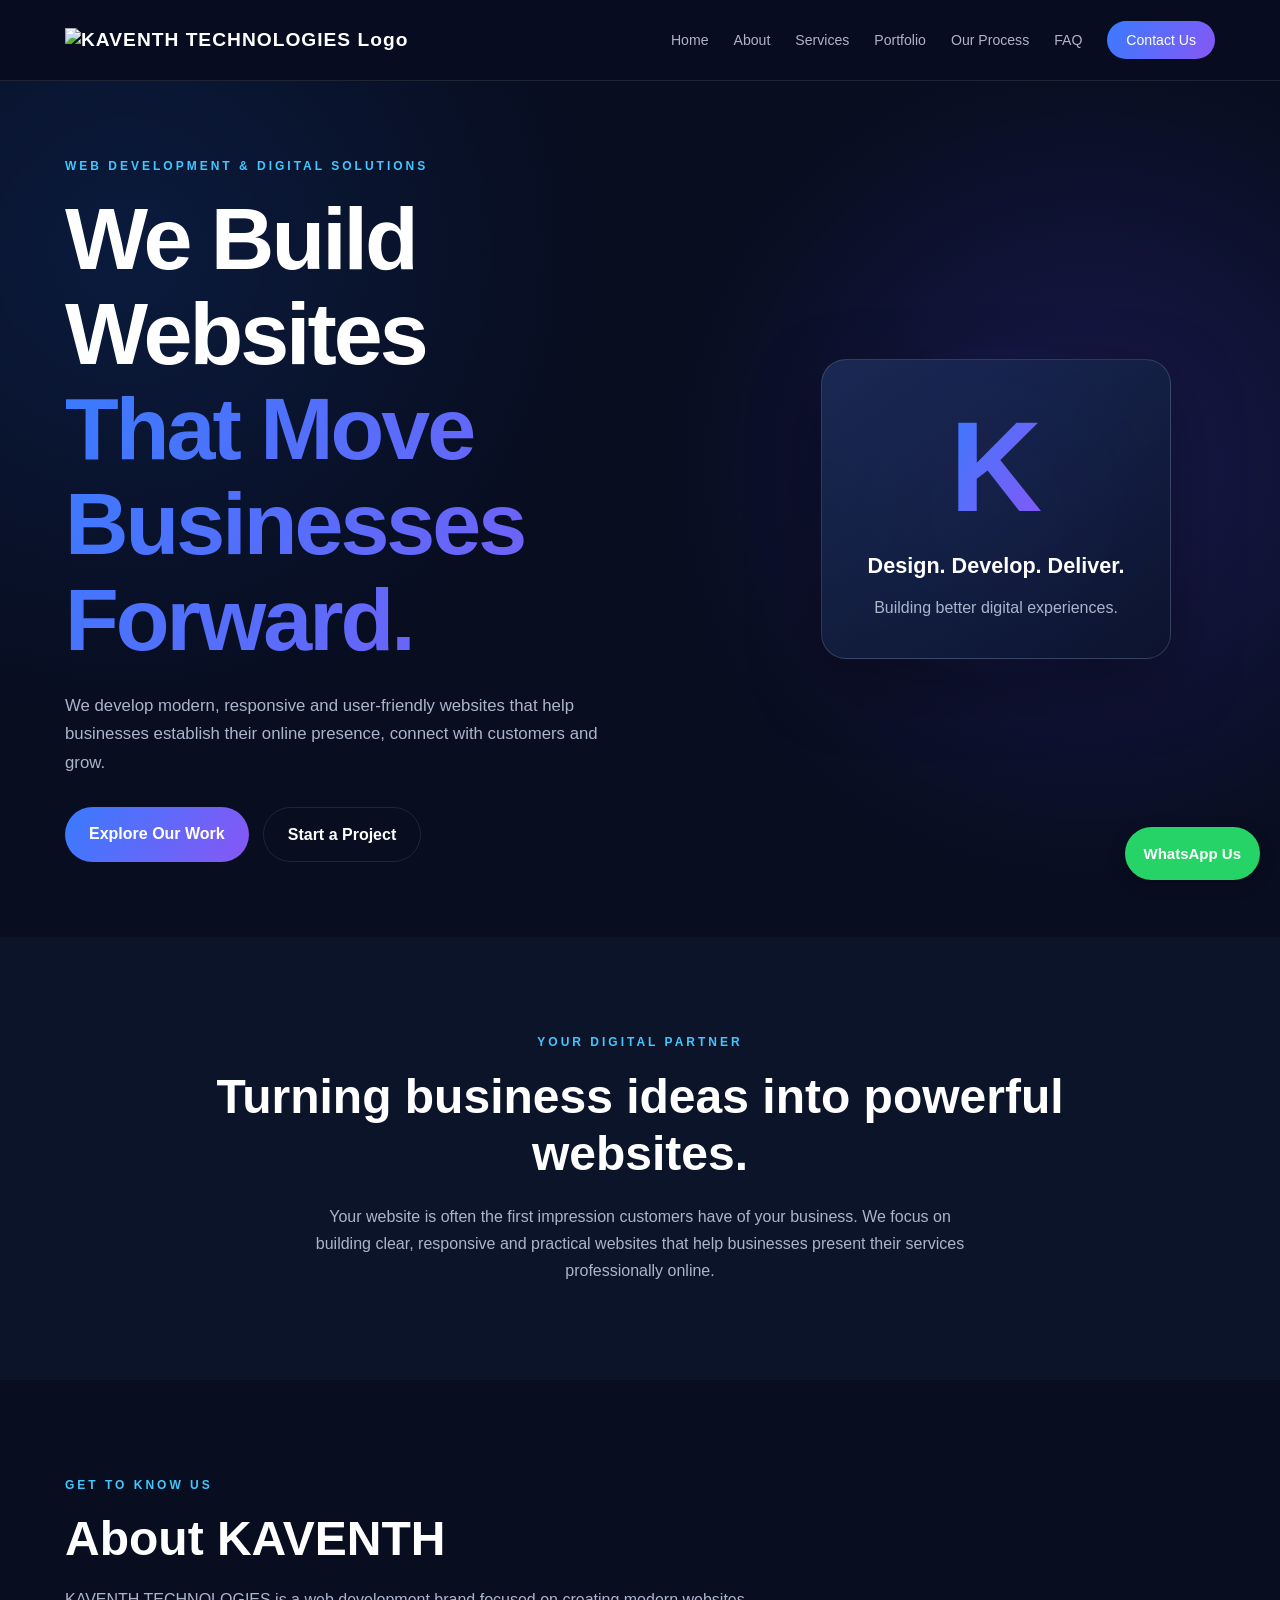
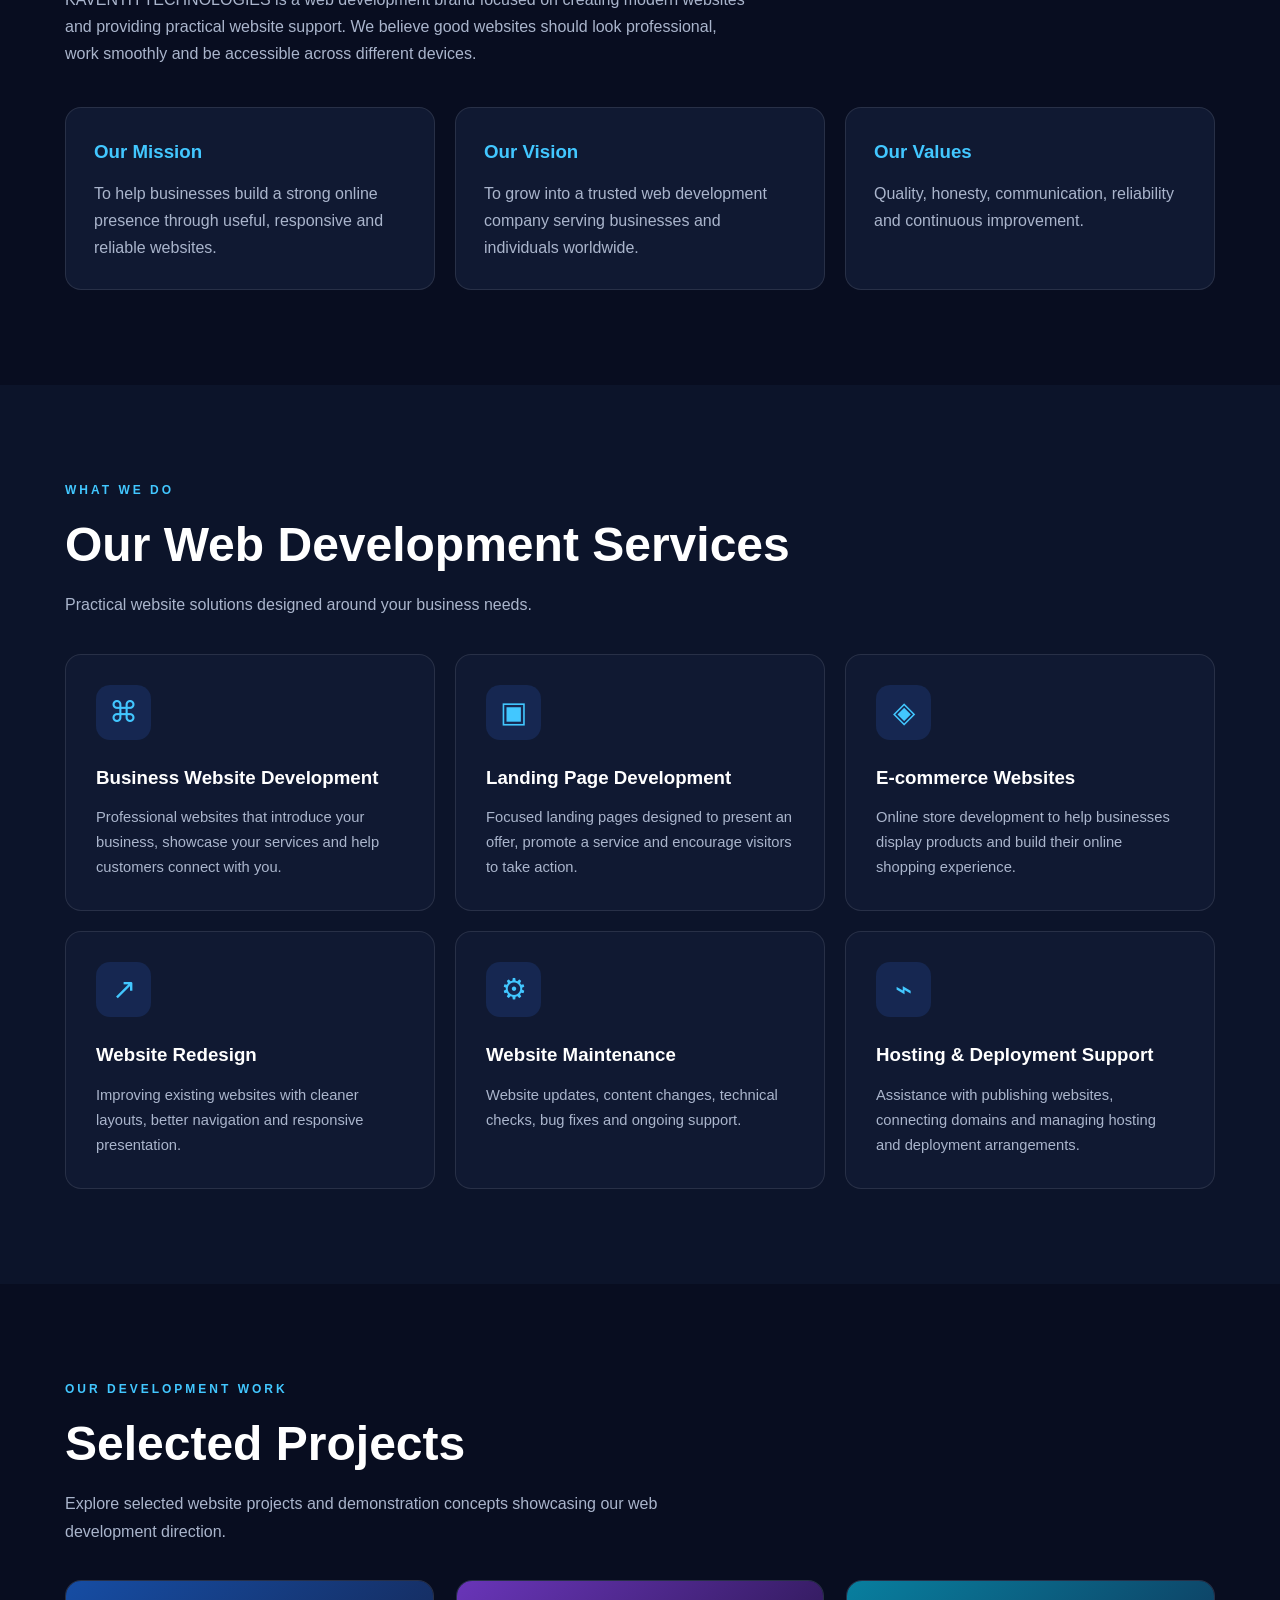
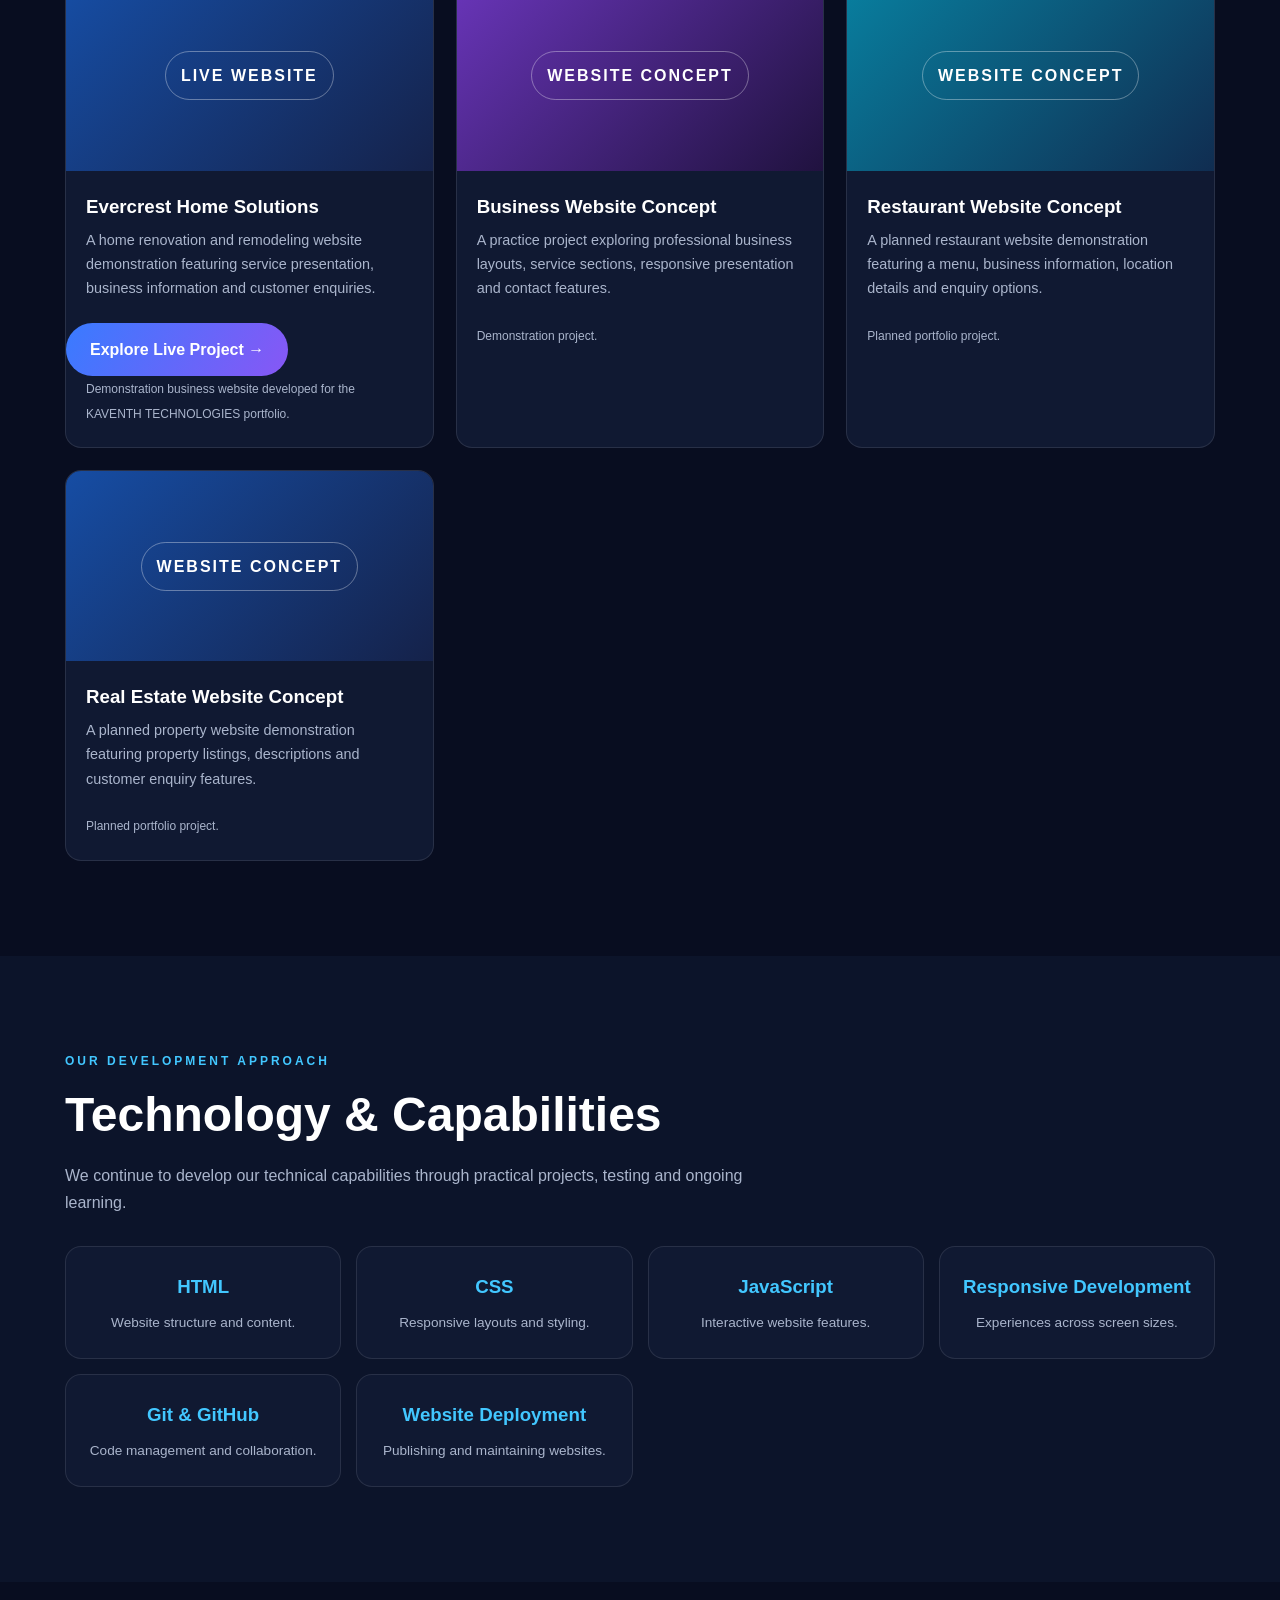
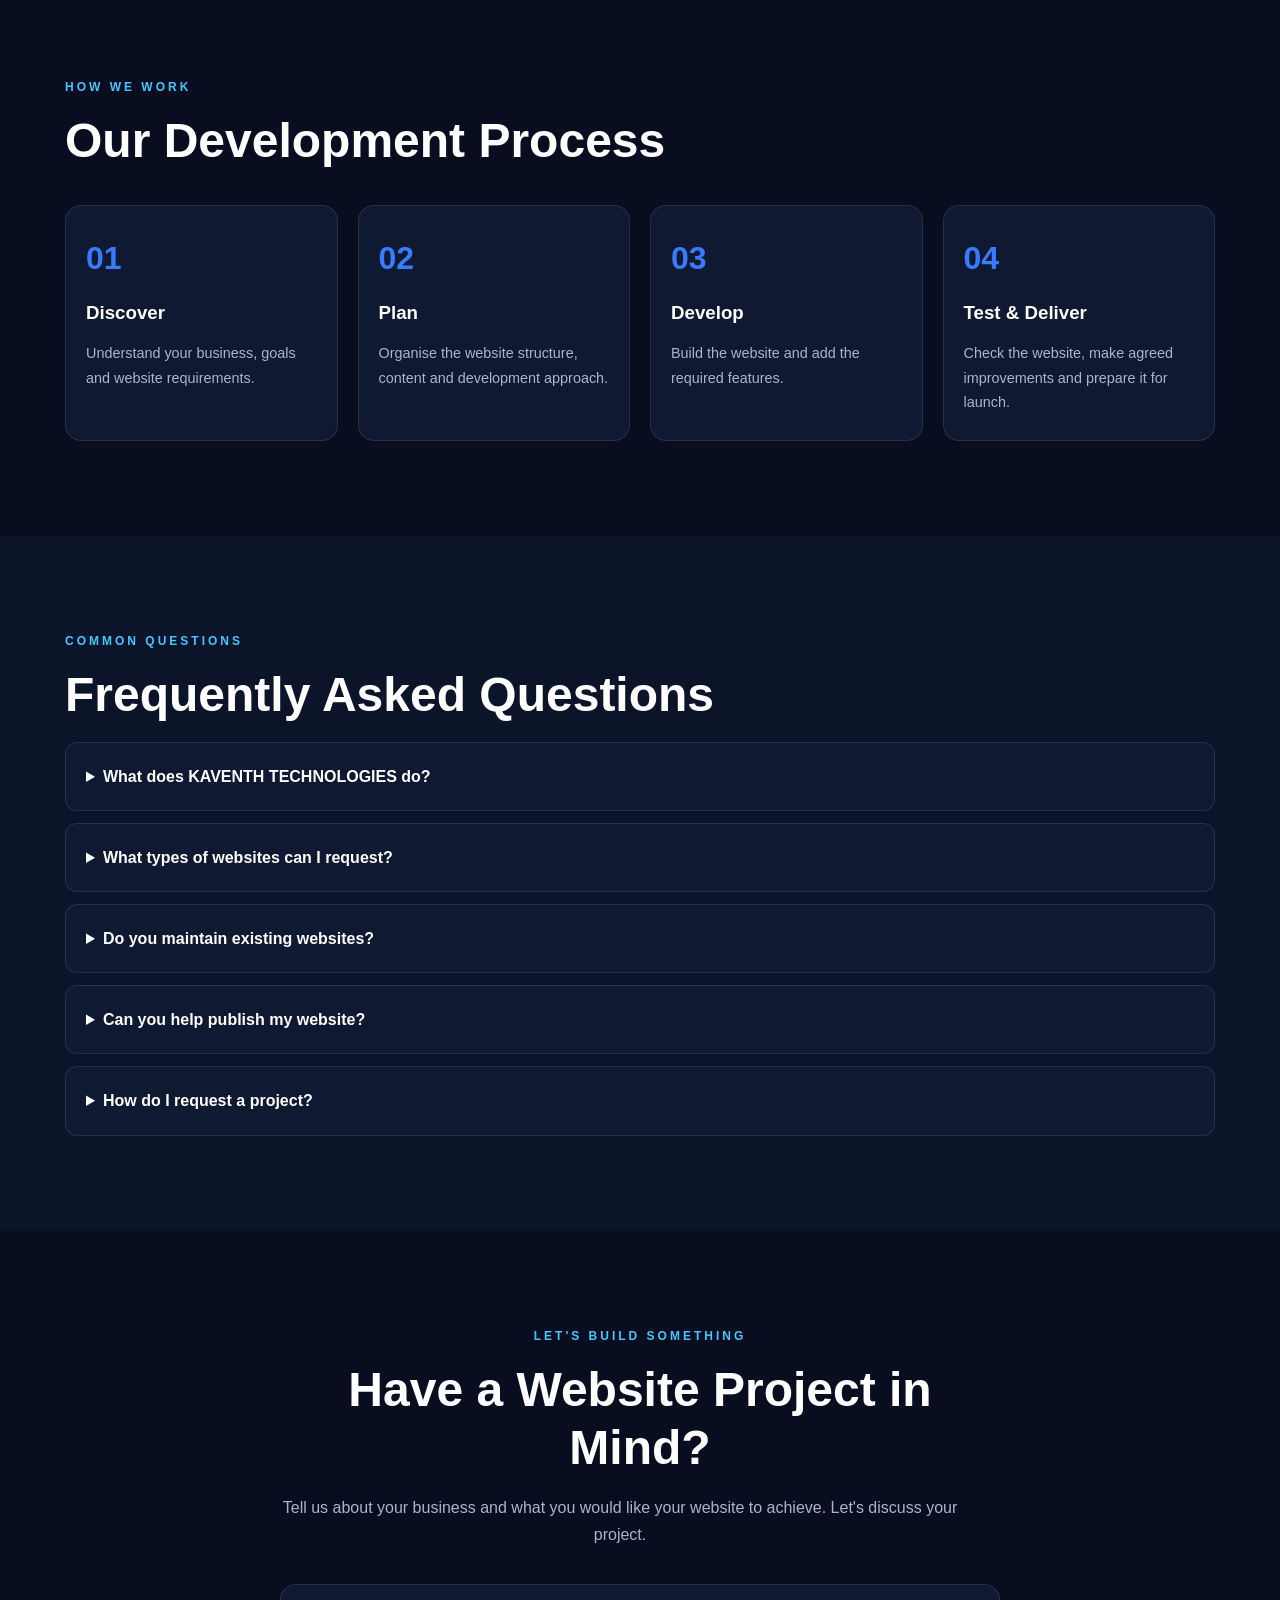
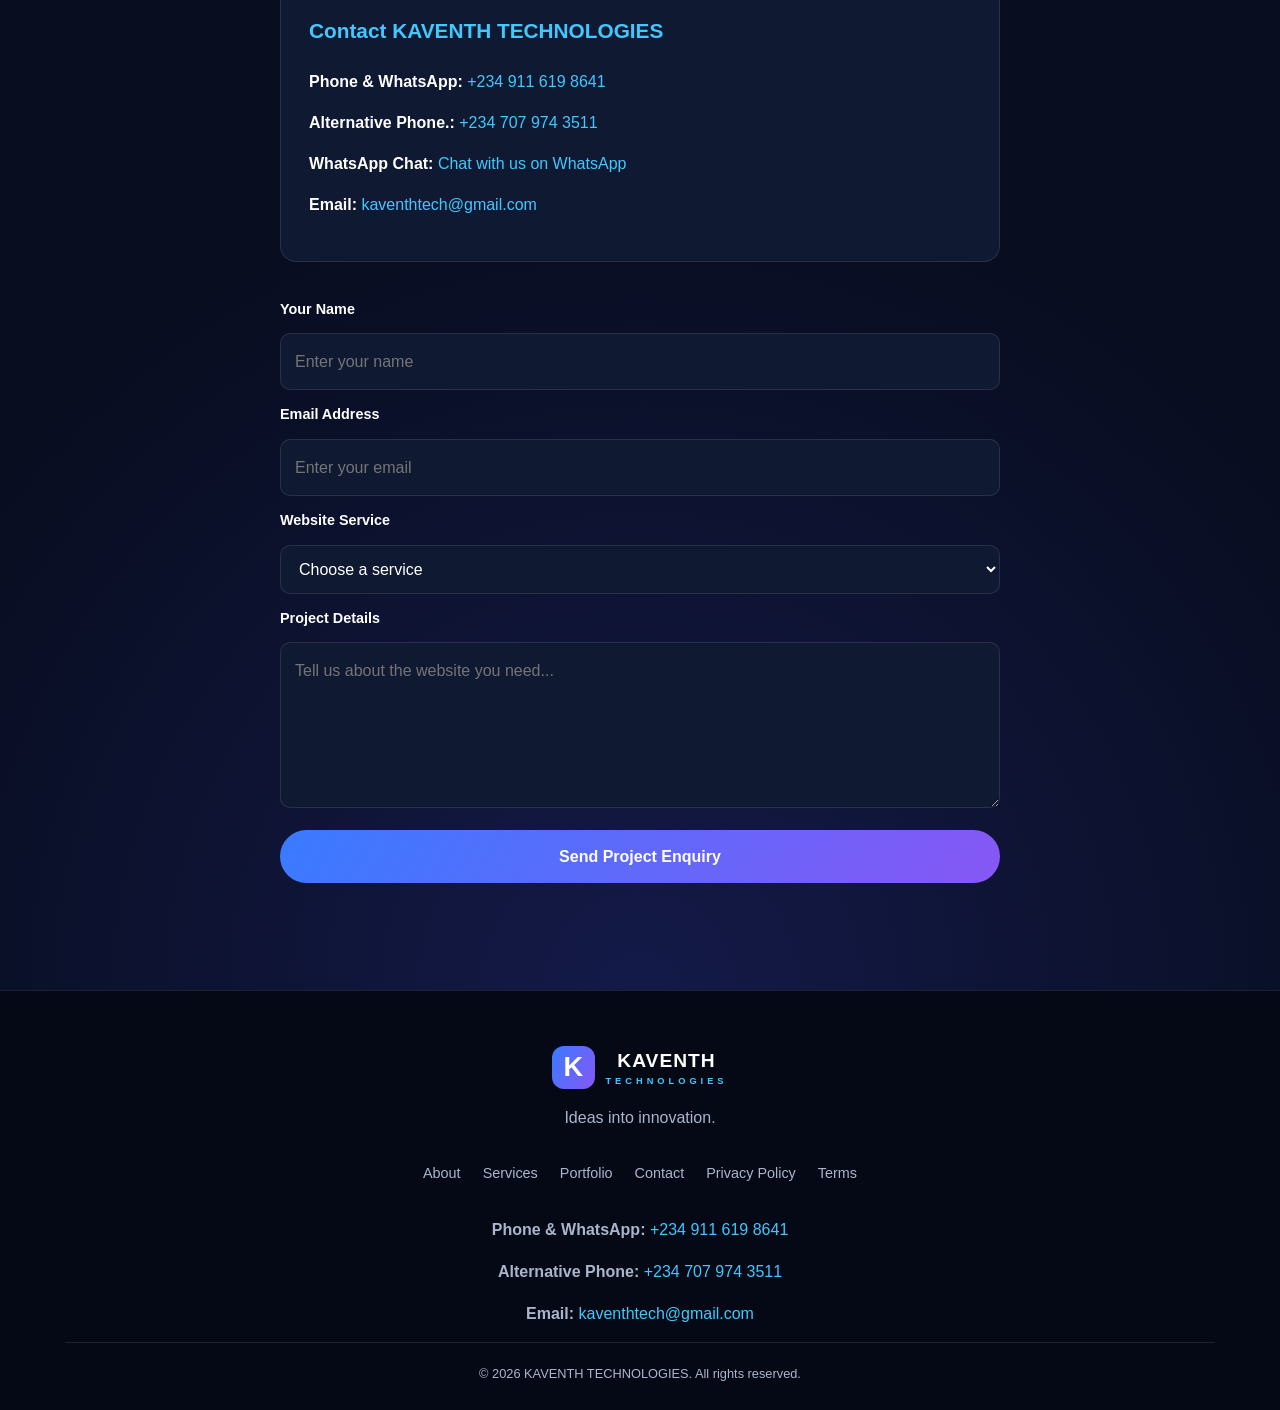
==== index.html @ 557ecfa3 "Update index.html" ====
<!DOCTYPE html>  <html lang="en">  
<head>  
  <meta charset="UTF-8">  
  <meta name="viewport" content="width=device-width, initial-scale=1.0">    <title>KAVENTH TECHNOLOGIES | Web Development Agency</title>    <meta name="description" content="KAVENTH TECHNOLOGIES builds responsive business websites, landing pages and e-commerce websites, with website maintenance and deployment support.">    <meta name="theme-color" content="#080d20">    <meta property="og:title" content="KAVENTH TECHNOLOGIES">  
  <meta property="og:description" content="Professional web development, website maintenance and deployment support. Ideas into innovation.">  
  <meta property="og:type" content="website">    <link rel="icon" href="favicon.png">  
  <link rel="stylesheet" href="style.css">    <script src="script.js" defer></script>  </head>  <body>    <!-- HEADER -->    <header class="header">  
    <nav class="navbar container">  <a href="#home" class="logo">

<img src="./images/kaventh-logo.jpg"  
alt="KAVENTH TECHNOLOGIES Logo"  
class="brand-logo">
</a>

<button class="menu-toggle" id="menu-toggle"  
    aria-label="Open navigation"  
    aria-expanded="false"  
    aria-controls="nav-links">  
    ☰  
  </button>  

  <ul class="nav-links" id="nav-links">  
    <li><a href="#home">Home</a></li>  
    <li><a href="#about">About</a></li>  
    <li><a href="#services">Services</a></li>  
    <li><a href="#portfolio">Portfolio</a></li>  
    <li><a href="#process">Our Process</a></li>  
    <li><a href="#faq">FAQ</a></li>  
    <li><a href="#contact" class="nav-contact">Contact Us</a></li>  
  </ul>  

</nav>

  </header>    <main>  <!-- HERO -->  
<section class="hero" id="home">  
  <div class="container hero-content">  

    <div class="hero-text">  
      <p class="eyebrow">WEB DEVELOPMENT & DIGITAL SOLUTIONS</p>  

      <h1>  
        We Build Websites  
        <span>That Move Businesses Forward.</span>  
      </h1>  

      <p>  
        We develop modern, responsive and user-friendly  
        websites that help businesses establish their  
        online presence, connect with customers and grow.  
      </p>  

      <div class="hero-buttons">  
        <a href="#portfolio" class="btn btn-primary">  
          Explore Our Work  
        </a>  

        <a href="#contact" class="btn btn-outline">  
          Start a Project  
        </a>  
      </div>  
    </div>  

    <div class="hero-visual">  
      <div class="visual-card">  
        <span class="visual-k">K</span>  
        <h2>Design. Develop. Deliver.</h2>  
        <p>Building better digital experiences.</p>  
      </div>  
    </div>  

  </div>  
</section>  

<!-- INTRODUCTION -->  
<section class="intro section">  
  <div class="container">  
    <p class="eyebrow">YOUR DIGITAL PARTNER</p>  

    <h2>Turning business ideas into powerful websites.</h2>  

    <p>  
      Your website is often the first impression customers  
      have of your business. We focus on building clear,  
      responsive and practical websites that help businesses  
      present their services professionally online.  
    </p>  
  </div>  
</section>  

<!-- ABOUT -->  
<section class="about section" id="about">  
  <div class="container">  

    <p class="eyebrow">GET TO KNOW US</p>  
    <h2>About KAVENTH</h2>  

    <p>  
      KAVENTH TECHNOLOGIES is a web development brand  
      focused on creating modern websites and providing  
      practical website support. We believe good websites  
      should look professional, work smoothly and be  
      accessible across different devices.  
    </p>  

    <div class="about-grid">  

      <article class="info-card">  
        <h3>Our Mission</h3>  
        <p>  
          To help businesses build a strong online presence  
          through useful, responsive and reliable websites.  
        </p>  
      </article>  

      <article class="info-card">  
        <h3>Our Vision</h3>  
        <p>  
          To grow into a trusted web development company  
          serving businesses and individuals worldwide.  
        </p>  
      </article>  

      <article class="info-card">  
        <h3>Our Values</h3>  
        <p>  
          Quality, honesty, communication, reliability  
          and continuous improvement.  
        </p>  
      </article>  

    </div>  
  </div>  
</section>  

<!-- SERVICES -->  
<section class="services section" id="services">  
  <div class="container">  

    <p class="eyebrow">WHAT WE DO</p>  
    <h2>Our Web Development Services</h2>  

    <p>  
      Practical website solutions designed around  
      your business needs.  
    </p>  

    <div class="services-grid">  

      <article class="service-card">  
        <span class="service-icon">⌘</span>  
        <h3>Business Website Development</h3>  
        <p>  
          Professional websites that introduce your  
          business, showcase your services and help  
          customers connect with you.  
        </p>  
      </article>  

      <article class="service-card">  
        <span class="service-icon">▣</span>  
        <h3>Landing Page Development</h3>  
        <p>  
          Focused landing pages designed to present  
          an offer, promote a service and encourage  
          visitors to take action.  
        </p>  
      </article>  

      <article class="service-card">  
        <span class="service-icon">◈</span>  
        <h3>E-commerce Websites</h3>  
        <p>  
          Online store development to help businesses  
          display products and build their online  
          shopping experience.  
        </p>  
      </article>  

      <article class="service-card">  
        <span class="service-icon">↗</span>  
        <h3>Website Redesign</h3>  
        <p>  
          Improving existing websites with cleaner  
          layouts, better navigation and responsive  
          presentation.  
        </p>  
      </article>  

      <article class="service-card">  
        <span class="service-icon">⚙</span>  
        <h3>Website Maintenance</h3>  
        <p>  
          Website updates, content changes, technical  
          checks, bug fixes and ongoing support.  
        </p>  
      </article>  

      <article class="service-card">  
        <span class="service-icon">⌁</span>  
        <h3>Hosting & Deployment Support</h3>  
        <p>  
          Assistance with publishing websites,  
          connecting domains and managing hosting  
          and deployment arrangements.  
        </p>  
      </article>  

    </div>  
  </div>  
</section>  

<!-- PORTFOLIO -->  
<section class="portfolio section" id="portfolio">  
  <div class="container">  

    <p class="eyebrow">OUR DEVELOPMENT WORK</p>  
    <h2>Selected Projects</h2>  

    <p>  
      Explore selected website projects and demonstration  
      concepts showcasing our web development direction.  
    </p>  

    <div class="portfolio-grid">  

      <article class="project-card">  
        <div class="project-image project-one">  
          <span>LIVE WEBSITE</span>  
        </div>  

        <h3>Evercrest Home Solutions</h3>  

        <p>  
          A home renovation and remodeling website  
          demonstration featuring service presentation,  
          business information and customer enquiries.  
        </p>  

        <a  
          href="https://kaventhtech.github.io/EVERCREST-HOME-SOLUTIONS-/"  
          class="btn btn-primary"  
          target="_blank"  
          rel="noopener noreferrer">  
          Explore Live Project →  
        </a>  

        <p>  
          <small>  
            Demonstration business website developed  
            for the KAVENTH TECHNOLOGIES portfolio.  
          </small>  
        </p>  
      </article>  

      <article class="project-card">  
        <div class="project-image project-two">  
          <span>WEBSITE CONCEPT</span>  
        </div>  

        <h3>Business Website Concept</h3>  

        <p>  
          A practice project exploring professional  
          business layouts, service sections,  
          responsive presentation and contact features.  
        </p>  

        <p><small>Demonstration project.</small></p>  
      </article>  

      <article class="project-card">  
        <div class="project-image project-three">  
          <span>WEBSITE CONCEPT</span>  
        </div>  

        <h3>Restaurant Website Concept</h3>  

        <p>  
          A planned restaurant website demonstration  
          featuring a menu, business information,  
          location details and enquiry options.  
        </p>  

        <p><small>Planned portfolio project.</small></p>  
      </article>  

      <article class="project-card">  
        <div class="project-image project-one">  
          <span>WEBSITE CONCEPT</span>  
        </div>  

        <h3>Real Estate Website Concept</h3>  

        <p>  
          A planned property website demonstration  
          featuring property listings, descriptions  
          and customer enquiry features.  
        </p>  

        <p><small>Planned portfolio project.</small></p>  
      </article>  

    </div>  
  </div>  
</section>  

<!-- DEVELOPMENT APPROACH -->  
<section class="skills section" id="skills">  
  <div class="container">  

    <p class="eyebrow">OUR DEVELOPMENT APPROACH</p>  
    <h2>Technology & Capabilities</h2>  

    <p>  
      We continue to develop our technical capabilities  
      through practical projects, testing and ongoing learning.  
    </p>  

    <div class="skills-grid">  

      <div class="skill-card">  
        <h3>HTML</h3>  
        <p>Website structure and content.</p>  
      </div>  

      <div class="skill-card">  
        <h3>CSS</h3>  
        <p>Responsive layouts and styling.</p>  
      </div>  

      <div class="skill-card">  
        <h3>JavaScript</h3>  
        <p>Interactive website features.</p>  
      </div>  

      <div class="skill-card">  
        <h3>Responsive Development</h3>  
        <p>Experiences across screen sizes.</p>  
      </div>  

      <div class="skill-card">  
        <h3>Git & GitHub</h3>  
        <p>Code management and collaboration.</p>  
      </div>  

      <div class="skill-card">  
        <h3>Website Deployment</h3>  
        <p>Publishing and maintaining websites.</p>  
      </div>  

    </div>  
  </div>  
</section>  

<!-- PROCESS -->  
<section class="process section" id="process">  
  <div class="container">  

    <p class="eyebrow">HOW WE WORK</p>  
    <h2>Our Development Process</h2>  

    <div class="process-grid">  

      <article>  
        <span>01</span>  
        <h3>Discover</h3>  
        <p>  
          Understand your business, goals and  
          website requirements.  
        </p>  
      </article>  

      <article>  
        <span>02</span>  
        <h3>Plan</h3>  
        <p>  
          Organise the website structure,  
          content and development approach.  
        </p>  
      </article>  

      <article>  
        <span>03</span>  
        <h3>Develop</h3>  
        <p>  
          Build the website and add the  
          required features.  
        </p>  
      </article>  

      <article>  
        <span>04</span>  
        <h3>Test & Deliver</h3>  
        <p>  
          Check the website, make agreed  
          improvements and prepare it for launch.  
        </p>  
      </article>  

    </div>  
  </div>  
</section>  

<!-- FAQ -->  
<section class="faq section" id="faq">  
  <div class="container">  

    <p class="eyebrow">COMMON QUESTIONS</p>  
    <h2>Frequently Asked Questions</h2>  

    <details>  
      <summary>What does KAVENTH TECHNOLOGIES do?</summary>  
      <p>  
        We focus on building websites for businesses  
        and individuals, as well as website maintenance  
        and deployment support.  
      </p>  
    </details>  

    <details>  
      <summary>What types of websites can I request?</summary>  
      <p>  
        You can enquire about business websites,  
        landing pages, online stores and website  
        redesign projects.  
      </p>  
    </details>  

    <details>  
      <summary>Do you maintain existing websites?</summary>  
      <p>  
        Yes. You can contact us to discuss website  
        updates, improvements, maintenance and  
        technical support requirements.  
      </p>  
    </details>  

    <details>  
      <summary>Can you help publish my website?</summary>  
      <p>  
        Yes. Contact us to discuss deployment,  
        domain connection and hosting support.  
        Hosting services and third-party costs  
        are discussed separately.  
      </p>  
    </details>  

    <details>  
      <summary>How do I request a project?</summary>  
      <p>  
        Send an enquiry through our contact form  
        or contact us directly by WhatsApp or phone.  
      </p>  
    </details>  

  </div>  
</section>  

<!-- CONTACT -->  
<section class="contact section" id="contact">  
  <div class="container">  

    <p class="eyebrow">LET'S BUILD SOMETHING</p>  
    <h2>Have a Website Project in Mind?</h2>  

    <p>  
      Tell us about your business and what you  
      would like your website to achieve.  
      Let's discuss your project.  
    </p>  

    <!-- DIRECT CONTACT DETAILS -->  
    <div class="contact-details">  

      <h3>Contact KAVENTH TECHNOLOGIES</h3>  

      <p>  
        <strong>Phone & WhatsApp:</strong>  
        <a href="tel:+2349116198641">+234 911 619 8641</a>  
      </p>  

      <p>  
        <strong>Alternative Phone.:</strong>  
        <a href="tel:+2347079743511">+234 707 974 3511</a>  
      </p>  

      <p>  
        <strong>WhatsApp Chat:</strong>  
        <a  
          href="https://wa.me/2349116198641?text=Hello%20KAVENTH%20TECHNOLOGIES%2C%20I%27m%20interested%20in%20your%20web%20development%20services."  
          target="_blank"  
          rel="noopener noreferrer">  
          Chat with us on WhatsApp  
        </a>  
      </p>  

      <p>  
        <strong>Email:</strong>  
        <a href="mailto:kaventhtech@gmail.com">  
          kaventhtech@gmail.com  
        </a>  
      </p>  

    </div>  

    <!-- WEB3FORMS CONTACT FORM -->  
    <form  
      id="contact-form"  
      action="https://api.web3forms.com/submit"  
      method="POST">  

      <input type="hidden" name="access_key"  
        value="190766d9-dae2-48c5-a7b8-7dbb57de92e9">  

      <input type="hidden" name="subject"  
        value="New KAVENTH TECHNOLOGIES Website Enquiry">  

      <input type="hidden" name="from_name"  
        value="KAVENTH TECHNOLOGIES Website">  

      <label for="name">Your Name</label>  

      <input  
        type="text"  
        id="name"  
        name="name"  
        placeholder="Enter your name"  
        required>  

      <label for="email">Email Address</label>  

      <input  
        type="email"  
        id="email"  
        name="email"  
        placeholder="Enter your email"  
        required>  

      <label for="service">Website Service</label>  

      <select id="service" name="service" required>  
        <option value="">Choose a service</option>  
        <option value="Business Website Development">Business Website Development</option>  
        <option value="Landing Page Development">Landing Page Development</option>  
        <option value="E-commerce Website">E-commerce Website</option>  
        <option value="Website Redesign">Website Redesign</option>  
        <option value="Website Maintenance">Website Maintenance</option>  
        <option value="Hosting and Deployment Support">Hosting and Deployment Support</option>  
        <option value="Other">Other</option>  
      </select>  

      <label for="message">Project Details</label>  

      <textarea  
        id="message"  
        name="message"  
        rows="5"  
        placeholder="Tell us about the website you need..."  
        required></textarea>  

      <button type="submit" class="btn btn-primary">  
        Send Project Enquiry  
      </button>  

      <p id="form-status" role="status" aria-live="polite"></p>  

    </form>  
  </div>  
</section>

  </main>    <!-- FOOTER -->    <footer class="footer">  
    <div class="container">  <a href="#home" class="logo footer-logo">  
    <span class="logo-mark">K</span>  
    <span>  
      KAVENTH  
      <small>TECHNOLOGIES</small>  
    </span>  
  </a>  

  <p>Ideas into innovation.</p>  

  <div class="footer-links">  
    <a href="#about">About</a>  
    <a href="#services">Services</a>  
    <a href="#portfolio">Portfolio</a>  
    <a href="#contact">Contact</a>  
    <a href="privacy.html">Privacy Policy</a>  
    <a href="terms.html">Terms</a>  
  </div>  

  <p>  
    <strong>Phone & WhatsApp:</strong>  
    <a href="tel:+2349116198641">+234 911 619 8641</a>  
  </p>  

  <p>  
    <strong>Alternative Phone:</strong>  
    <a href="tel:+2347079743511">+234 707 974 3511</a>  
  </p>  

  <p>  
    <strong>Email:</strong>  
    <a href="mailto:kaventhtech@gmail.com">  
      kaventhtech@gmail.com  
    </a>  
  </p>  

  <p class="copyright">  
    © <span id="copyright-year"></span> KAVENTH TECHNOLOGIES.  
    All rights reserved.  
  </p>  

</div>

  </footer>    <!-- FLOATING WHATSAPP BUTTON -->  <a  
href="https://wa.me/2349116198641?text=Hello%20KAVENTH%20TECHNOLOGIES%2C%20I%27m%20interested%20in%20your%20web%20development%20services."  
target="_blank"  
rel="noopener noreferrer"  
aria-label="Chat with KAVENTH TECHNOLOGIES on WhatsApp"  
style="  
position: fixed;  
right: 20px;  
bottom: 20px;  
z-index: 9999;  
background: #25D366;  
color: #ffffff;  
text-decoration: none;  
padding: 14px 19px;  
border-radius: 50px;  
font-family: Arial, sans-serif;  
font-size: 15px;  
font-weight: bold;  
box-shadow: 0 4px 15px rgba(0,0,0,0.25);  
">
WhatsApp Us
</a>

</body>  
</html>
---- style.css ----
/* =====================================
   KAVENTH TECHNOLOGIES
   Premium Website Design
===================================== */

:root {
  --background: #080d20;
  --surface: #101932;
  --surface-light: #172443;
  --primary: #397bff;
  --secondary: #8757f5;
  --accent: #42c7ff;
  --white: #ffffff;
  --muted: #aab5cc;
  --border: rgba(255,255,255,0.10);
  --gradient: linear-gradient(120deg, #397bff, #8757f5);
  --radius: 16px;
  --container: 1150px;
}

/* RESET */

* {
  margin: 0;
  padding: 0;
  box-sizing: border-box;
}

html {
  scroll-behavior: smooth;
  scroll-padding-top: 90px;
}

body {
  font-family: Arial, Helvetica, sans-serif;
  background: var(--background);
  color: var(--white);
  line-height: 1.7;
  overflow-x: hidden;
}

a {
  text-decoration: none;
  color: inherit;
}

button,
input,
textarea,
select {
  font: inherit;
}

button,
a {
  -webkit-tap-highlight-color: transparent;
}

img {
  max-width: 100%;
  display: block;
}

.container {
  width: min(90%, var(--container));
  margin: auto;
}

.section {
  padding: 95px 0;
}

.section h2 {
  font-size: clamp(2rem, 5vw, 3rem);
  line-height: 1.2;
  margin-bottom: 18px;
}

.section > .container > p:not(.eyebrow) {
  color: var(--muted);
  max-width: 680px;
  margin-bottom: 30px;
}

.eyebrow {
  color: var(--accent);
  font-size: 0.75rem;
  font-weight: 700;
  letter-spacing: 3px;
  margin-bottom: 15px;
}

/* HEADER */

.header {
  position: sticky;
  top: 0;
  z-index: 1000;
  background: rgba(8,13,32,0.94);
  backdrop-filter: blur(15px);
  border-bottom: 1px solid var(--border);
}

.navbar {
  min-height: 80px;
  display: flex;
  align-items: center;
  justify-content: space-between;
  gap: 20px;
}

.logo {
  display: flex;
  align-items: center;
  gap: 10px;
  font-size: 1.2rem;
  font-weight: 900;
  letter-spacing: 1px;
  line-height: 1.2;
}

.logo small {
  display: block;
  font-size: 0.58rem;
  letter-spacing: 4px;
  color: var(--accent);
  margin-top: 4px;
}

.logo-mark {
  width: 43px;
  height: 43px;
  border-radius: 12px;
  display: grid;
  place-items: center;
  background: var(--gradient);
  font-size: 1.7rem;
  font-weight: 900;
}

.nav-links {
  display: flex;
  align-items: center;
  gap: 25px;
  list-style: none;
}

.nav-links a {
  color: var(--muted);
  font-size: 0.88rem;
  transition: color 0.3s;
}

.nav-links a:hover {
  color: var(--accent);
}

.nav-links .nav-contact {
  background: var(--gradient);
  padding: 11px 19px;
  border-radius: 30px;
  color: white;
}

.menu-toggle {
  display: none;
  background: transparent;
  border: 0;
  color: white;
  font-size: 1.8rem;
  cursor: pointer;
}

/* HERO */

.hero {
  min-height: 620px;
  display: flex;
  align-items: center;
  position: relative;
  background:
    radial-gradient(circle at 85% 45%,
    rgba(92,75,255,0.20), transparent 35%),
    radial-gradient(circle at 10% 20%,
    rgba(30,119,255,0.13), transparent 35%);
}

.hero-content {
  display: grid;
  grid-template-columns: 1.2fr 0.8fr;
  align-items: center;
  gap: 55px;
  padding-top: 75px;
  padding-bottom: 75px;
}

.hero-text h1 {
  font-size: clamp(3rem, 7vw, 5.5rem);
  line-height: 1.08;
  letter-spacing: -3px;
  margin-bottom: 25px;
}

.hero-text h1 span {
  display: block;
  background: var(--gradient);
  background-clip: text;
  -webkit-background-clip: text;
  color: transparent;
}

.hero-text > p:not(.eyebrow) {
  color: var(--muted);
  max-width: 550px;
  font-size: 1.05rem;
  margin-bottom: 30px;
}

.hero-buttons {
  display: flex;
  flex-wrap: wrap;
  gap: 14px;
}

.btn {
  display: inline-block;
  border: none;
  border-radius: 30px;
  padding: 13px 24px;
  font-weight: 700;
  cursor: pointer;
  transition: transform 0.3s, box-shadow 0.3s;
}

.btn:hover {
  transform: translateY(-3px);
  box-shadow: 0 10px 30px rgba(57,123,255,0.25);
}

.btn-primary {
  color: white;
  background: var(--gradient);
}

.btn-outline {
  border: 1px solid var(--border);
  color: white;
}

.hero-visual {
  min-height: 350px;
  display: grid;
  place-items: center;
  border-radius: 30px;
  background:
    radial-gradient(circle at center,
    rgba(75,110,255,0.22), transparent 65%);
}

.visual-card {
  width: 100%;
  max-width: 350px;
  min-height: 300px;
  display: flex;
  flex-direction: column;
  justify-content: center;
  align-items: center;
  text-align: center;
  border: 1px solid rgba(255,255,255,0.15);
  border-radius: 25px;
  background: linear-gradient(145deg,
    rgba(28,45,90,0.85),
    rgba(12,19,45,0.9));
  box-shadow: 0 25px 70px rgba(0,0,0,0.35);
  padding: 30px;
}

.visual-k {
  font-size: 8rem;
  font-weight: 900;
  line-height: 1.1;
  background: var(--gradient);
  background-clip: text;
  -webkit-background-clip: text;
  color: transparent;
}

.visual-card h2 {
  font-size: 1.35rem;
  margin: 10px 0;
}

.visual-card p {
  color: var(--muted);
}

/* INTRO */

.intro {
  text-align: center;
  background: #0c142a;
}

.intro .container {
  max-width: 850px;
}

.intro h2 {
  font-size: clamp(2rem, 5vw, 3rem);
}

.intro .container > p:last-child {
  color: var(--muted);
  margin: 20px auto 0;
}

/* ABOUT */

.about-grid {
  display: grid;
  grid-template-columns: repeat(3, 1fr);
  gap: 20px;
  margin-top: 40px;
}

.info-card {
  padding: 28px;
  border: 1px solid var(--border);
  background: var(--surface);
  border-radius: var(--radius);
}

.info-card h3 {
  color: var(--accent);
  margin-bottom: 12px;
}

.info-card p {
  color: var(--muted);
}

/* SERVICES */

.services {
  background: #0c142a;
}

.services-grid {
  display: grid;
  grid-template-columns: repeat(3, 1fr);
  gap: 20px;
  margin-top: 35px;
}

.service-card {
  background: var(--surface);
  border: 1px solid var(--border);
  padding: 30px;
  border-radius: var(--radius);
  transition: transform 0.3s, border-color 0.3s;
}

.service-card:hover {
  transform: translateY(-7px);
  border-color: var(--primary);
}

.service-icon {
  width: 55px;
  height: 55px;
  display: grid;
  place-items: center;
  background: rgba(57,123,255,0.15);
  color: var(--accent);
  border-radius: 14px;
  font-size: 1.8rem;
  margin-bottom: 22px;
}

.service-card h3 {
  margin-bottom: 12px;
}

.service-card p {
  color: var(--muted);
  font-size: 0.92rem;
}

/* PORTFOLIO */

.portfolio-grid {
  display: grid;
  grid-template-columns: repeat(3, 1fr);
  gap: 22px;
  margin-top: 35px;
}

.project-card {
  background: var(--surface);
  border-radius: var(--radius);
  overflow: hidden;
  border: 1px solid var(--border);
}

.project-image {
  min-height: 190px;
  display: grid;
  place-items: center;
  font-weight: 800;
  letter-spacing: 2px;
}

.project-one {
  background: linear-gradient(135deg,#164da4,#15224a);
}

.project-two {
  background: linear-gradient(135deg,#6935b9,#20123f);
}

.project-three {
  background: linear-gradient(135deg,#087f9f,#102d51);
}

.project-image span {
  padding: 10px 15px;
  border: 1px solid rgba(255,255,255,0.35);
  border-radius: 30px;
}

.project-card h3 {
  padding: 20px 20px 5px;
}

.project-card p {
  color: var(--muted);
  padding: 0 20px 22px;
  font-size: 0.9rem;
}

/* SKILLS */

.skills {
  background: #0c142a;
}

.skills-grid {
  display: grid;
  grid-template-columns: repeat(4, 1fr);
  gap: 15px;
  margin-top: 30px;
}

.skill-card {
  padding: 24px 15px;
  text-align: center;
  background: var(--surface);
  border: 1px solid var(--border);
  border-radius: var(--radius);
}

.skill-card h3 {
  color: var(--accent);
  margin-bottom: 8px;
}

.skill-card p {
  color: var(--muted);
  font-size: 0.85rem;
}

/* PROCESS */

.process-grid {
  display: grid;
  grid-template-columns: repeat(4, 1fr);
  gap: 20px;
  margin-top: 35px;
}

.process-grid article {
  padding: 25px 20px;
  background: var(--surface);
  border-radius: var(--radius);
  border: 1px solid var(--border);
}

.process-grid article span {
  font-size: 2rem;
  font-weight: 900;
  color: var(--primary);
}

.process-grid h3 {
  margin: 12px 0;
}

.process-grid p {
  color: var(--muted);
  font-size: 0.9rem;
}

/* FAQ */

.faq {
  background: #0c142a;
}

.faq details {
  padding: 20px;
  margin-top: 12px;
  border: 1px solid var(--border);
  border-radius: 12px;
  background: var(--surface);
}

.faq summary {
  font-weight: 700;
  cursor: pointer;
}

.faq details p {
  color: var(--muted);
  padding-top: 14px;
}

/* CONTACT */

.contact {
  text-align: center;
  background:
    radial-gradient(circle at 50% 100%,
    rgba(75,85,255,0.18), transparent 55%);
}

.contact .container {
  max-width: 720px;
}

.contact form {
  margin-top: 35px;
  display: flex;
  flex-direction: column;
  text-align: left;
  gap: 12px;
}

.contact label {
  font-weight: 700;
  font-size: 0.9rem;
}

.contact input,
.contact textarea,
.contact select {
  width: 100%;
  padding: 14px;
  background: var(--surface);
  color: white;
  border: 1px solid var(--border);
  border-radius: 10px;
  outline: none;
}

.contact input:focus,
.contact textarea:focus,
.contact select:focus {
  border-color: var(--primary);
}

.contact select option {
  background: var(--surface);
}

.contact textarea {
  resize: vertical;
}

.contact form button {
  margin-top: 10px;
}

#form-status {
  color: var(--accent);
  text-align: center;
}

/* FOOTER */

.footer {
  background: #050916;
  border-top: 1px solid var(--border);
  padding: 55px 0 25px;
  text-align: center;
}

.footer-logo {
  justify-content: center;
  display: inline-flex;
}

.footer > .container > p {
  color: var(--muted);
  margin-top: 15px;
}

.footer-links {
  display: flex;
  justify-content: center;
  flex-wrap: wrap;
  gap: 22px;
  margin: 30px 0;
}

.footer-links a {
  color: var(--muted);
  font-size: 0.9rem;
}

.footer-links a:hover {
  color: var(--accent);
}

.footer .copyright {
  font-size: 0.8rem;
  border-top: 1px solid var(--border);
  padding-top: 20px;
}

/* ANIMATIONS */

@keyframes fadeUp {
  from {
    opacity: 0;
    transform: translateY(20px);
  }
  to {
    opacity: 1;
    transform: translateY(0);
  }
}

.hero-text,
.hero-visual {
  animation: fadeUp 0.9s ease both;
}

/* TABLET */

@media (max-width: 900px) {
  .nav-links {
    gap: 13px;
  }

  .nav-links a {
    font-size: 0.8rem;
  }

  .hero-content {
    gap: 25px;
  }

  .services-grid,
  .portfolio-grid {
    grid-template-columns: repeat(2, 1fr);
  }

  .process-grid {
    grid-template-columns: repeat(2, 1fr);
  }
}

/* MOBILE */

@media (max-width: 650px) {
  .section {
    padding: 70px 0;
  }

  .navbar {
    min-height: 70px;
  }

  .menu-toggle {
    display: block;
  }

  .nav-links {
    display: none;
    position: absolute;
    top: 70px;
    left: 0;
    width: 100%;
    flex-direction: column;
    align-items: stretch;
    gap: 0;
    background: #0c142a;
    padding: 15px 5% 25px;
    border-bottom: 1px solid var(--border);
  }

  .nav-links.active {
    display: flex;
  }

  .nav-links a {
    display: block;
    padding: 12px 5px;
    font-size: 0.95rem;
  }

  .nav-links .nav-contact {
    display: inline-block;
    text-align: center;
    margin-top: 10px;
  }

  .hero {
    min-height: auto;
  }

  .hero-content {
    grid-template-columns: 1fr;
    padding-top: 70px;
    padding-bottom: 65px;
  }

  .hero-text h1 {
    font-size: clamp(2.8rem, 12vw, 4rem);
    letter-spacing: -2px;
  }

  .hero-visual {
    min-height: 280px;
  }

  .visual-card {
    min-height: 250px;
  }

  .visual-k {
    font-size: 6rem;
  }

  .about-grid,
  .services-grid,
  .portfolio-grid,
  .skills-grid,
  .process-grid {
    grid-template-columns: 1fr;
  }

  .hero-buttons .btn {
    text-align: center;
  }

  .footer-links {
    gap: 15px;
  }
}

/* REDUCED MOTION ACCESSIBILITY */

@media (prefers-reduced-motion: reduce) {
  *,
  *::before,
  *::after {
    scroll-behavior: auto !important;
    animation-duration: 0.01ms !important;
    transition-duration: 0.01ms !important;
  }
}
/* DIRECT CONTACT DETAILS */

.contact-details {
  margin: 35px auto;
  padding: 28px;
  text-align: left;
  background: var(--surface);
  border: 1px solid var(--border);
  border-radius: var(--radius);
}

.contact-details h3 {
  color: var(--accent);
  margin-bottom: 20px;
  font-size: 1.3rem;
}

.contact-details p {
  color: var(--muted);
  margin: 14px 0;
  overflow-wrap: anywhere;
}

.contact-details strong {
  color: var(--white);
}

.contact-details a,
.footer .container > p a {
  color: var(--accent);
  transition: color 0.3s;
}

.contact-details a:hover,
.footer .container > p a:hover {
  color: var(--white);
  text-decoration: underline;
                   }
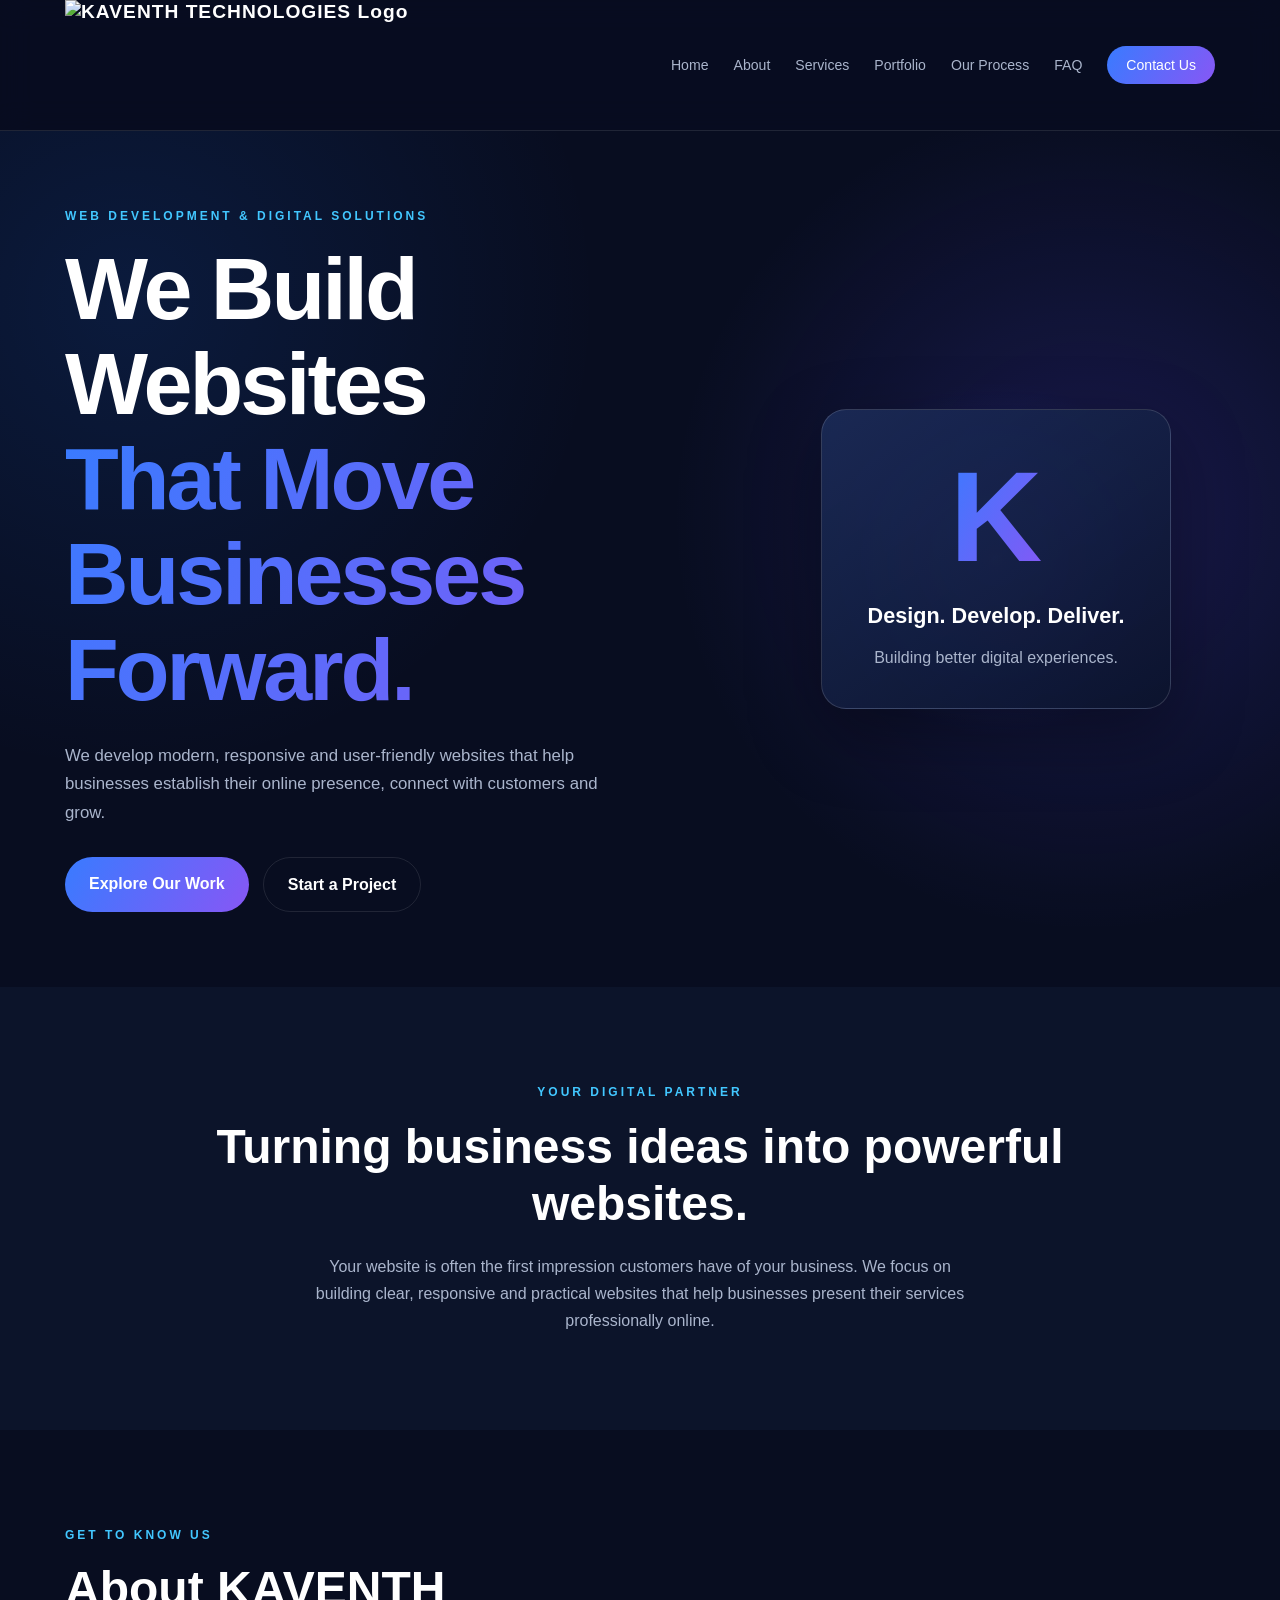
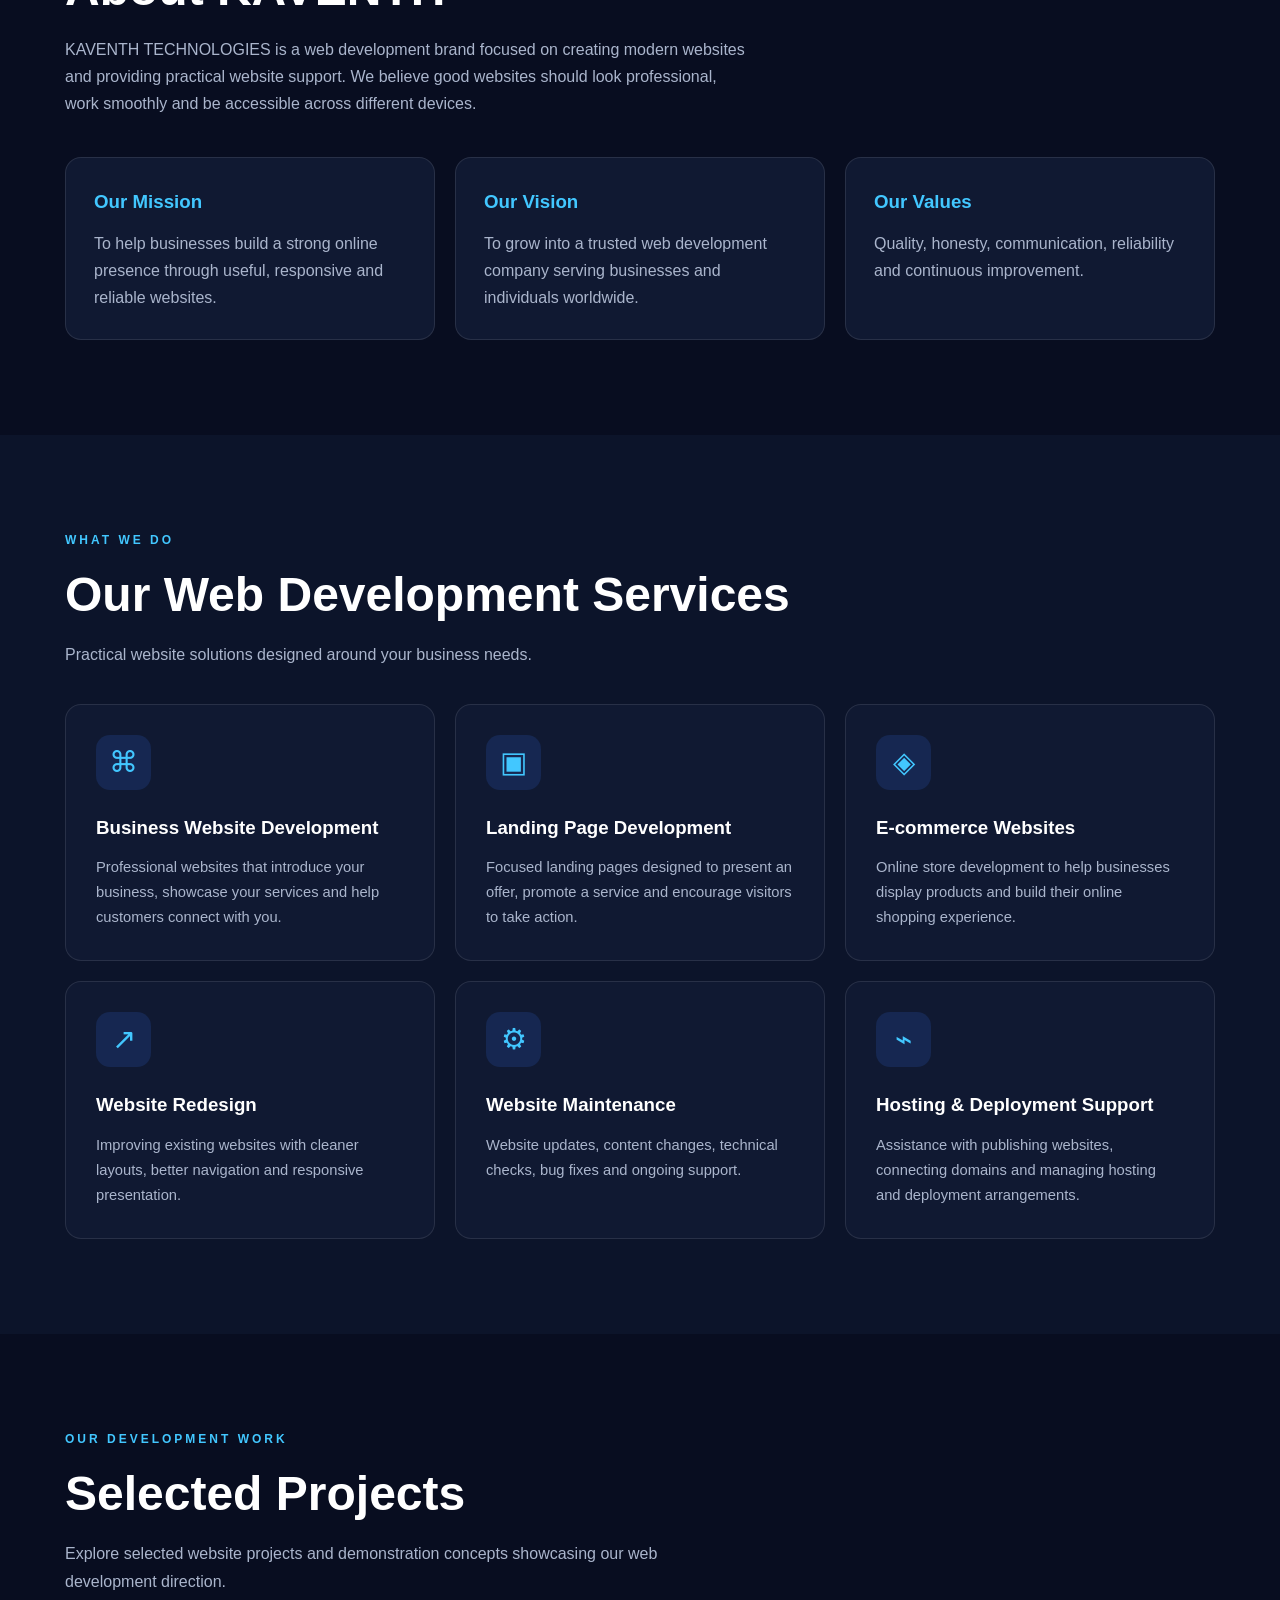
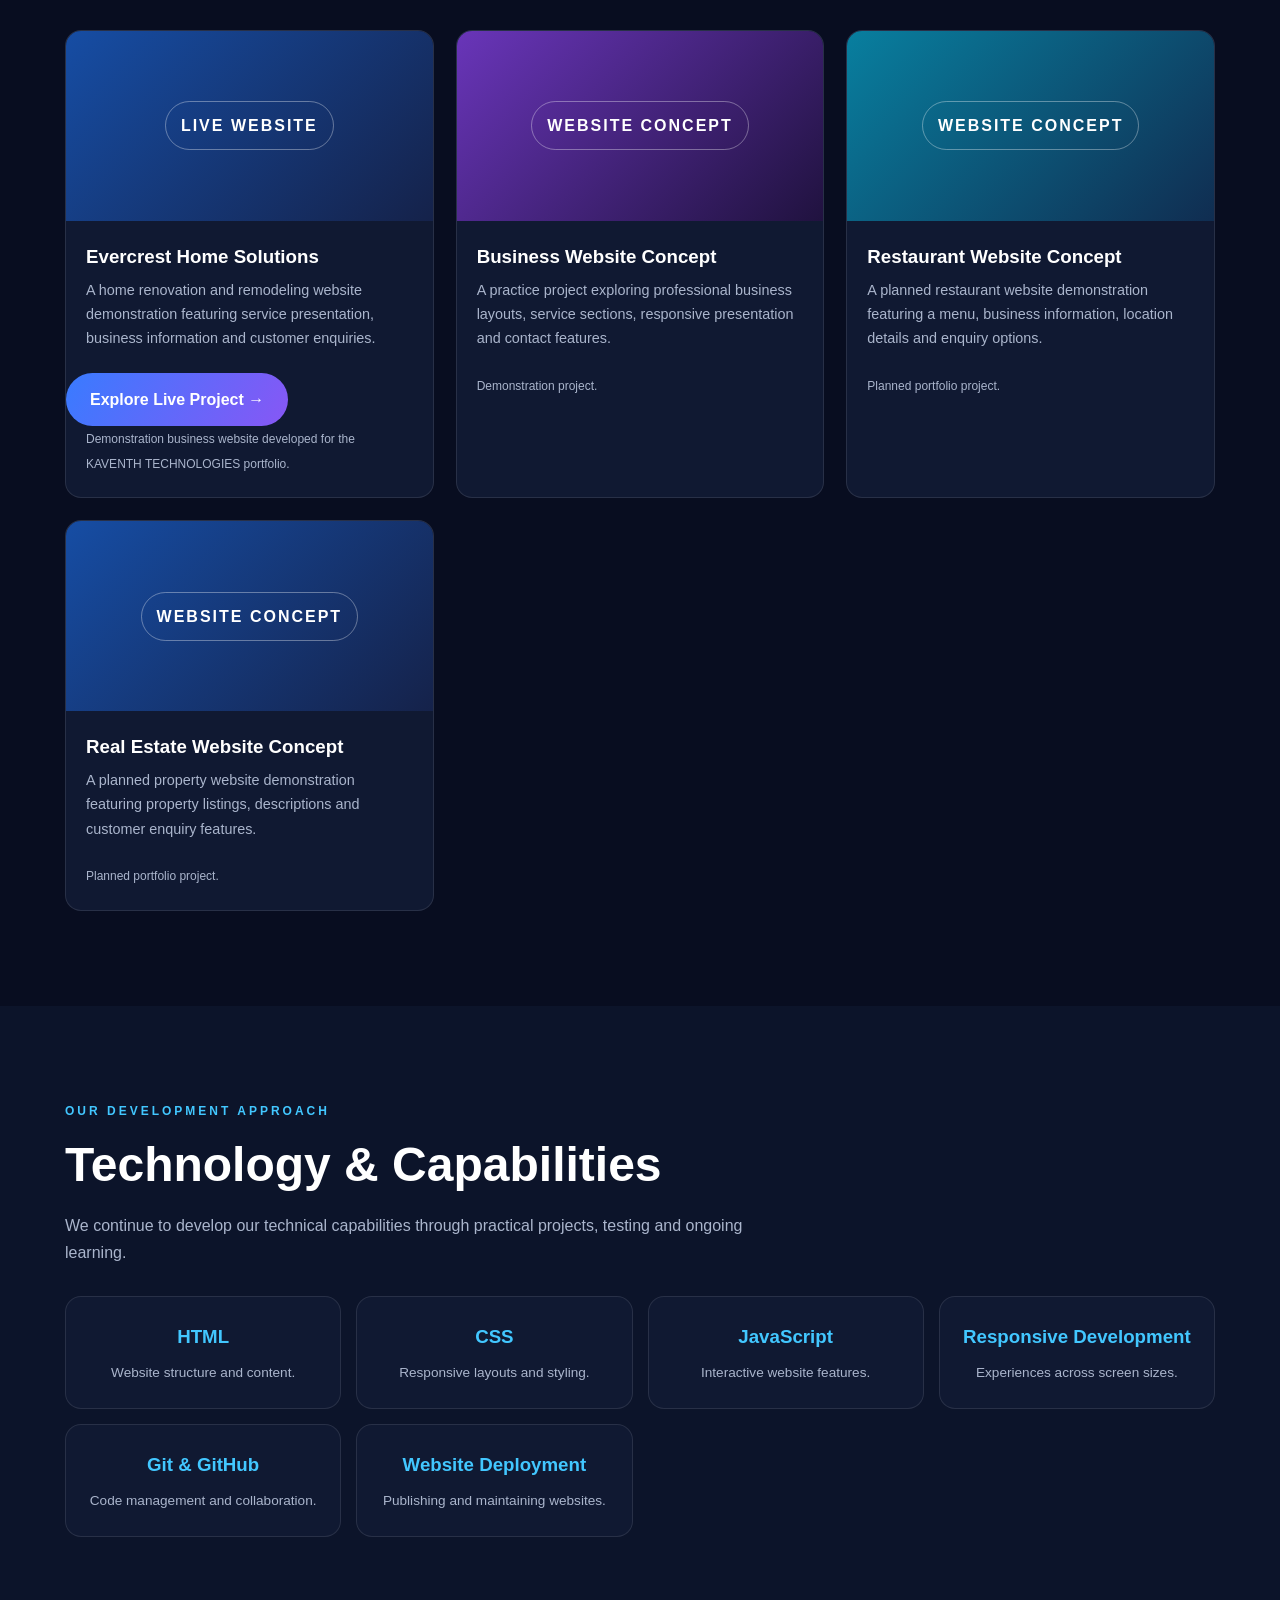
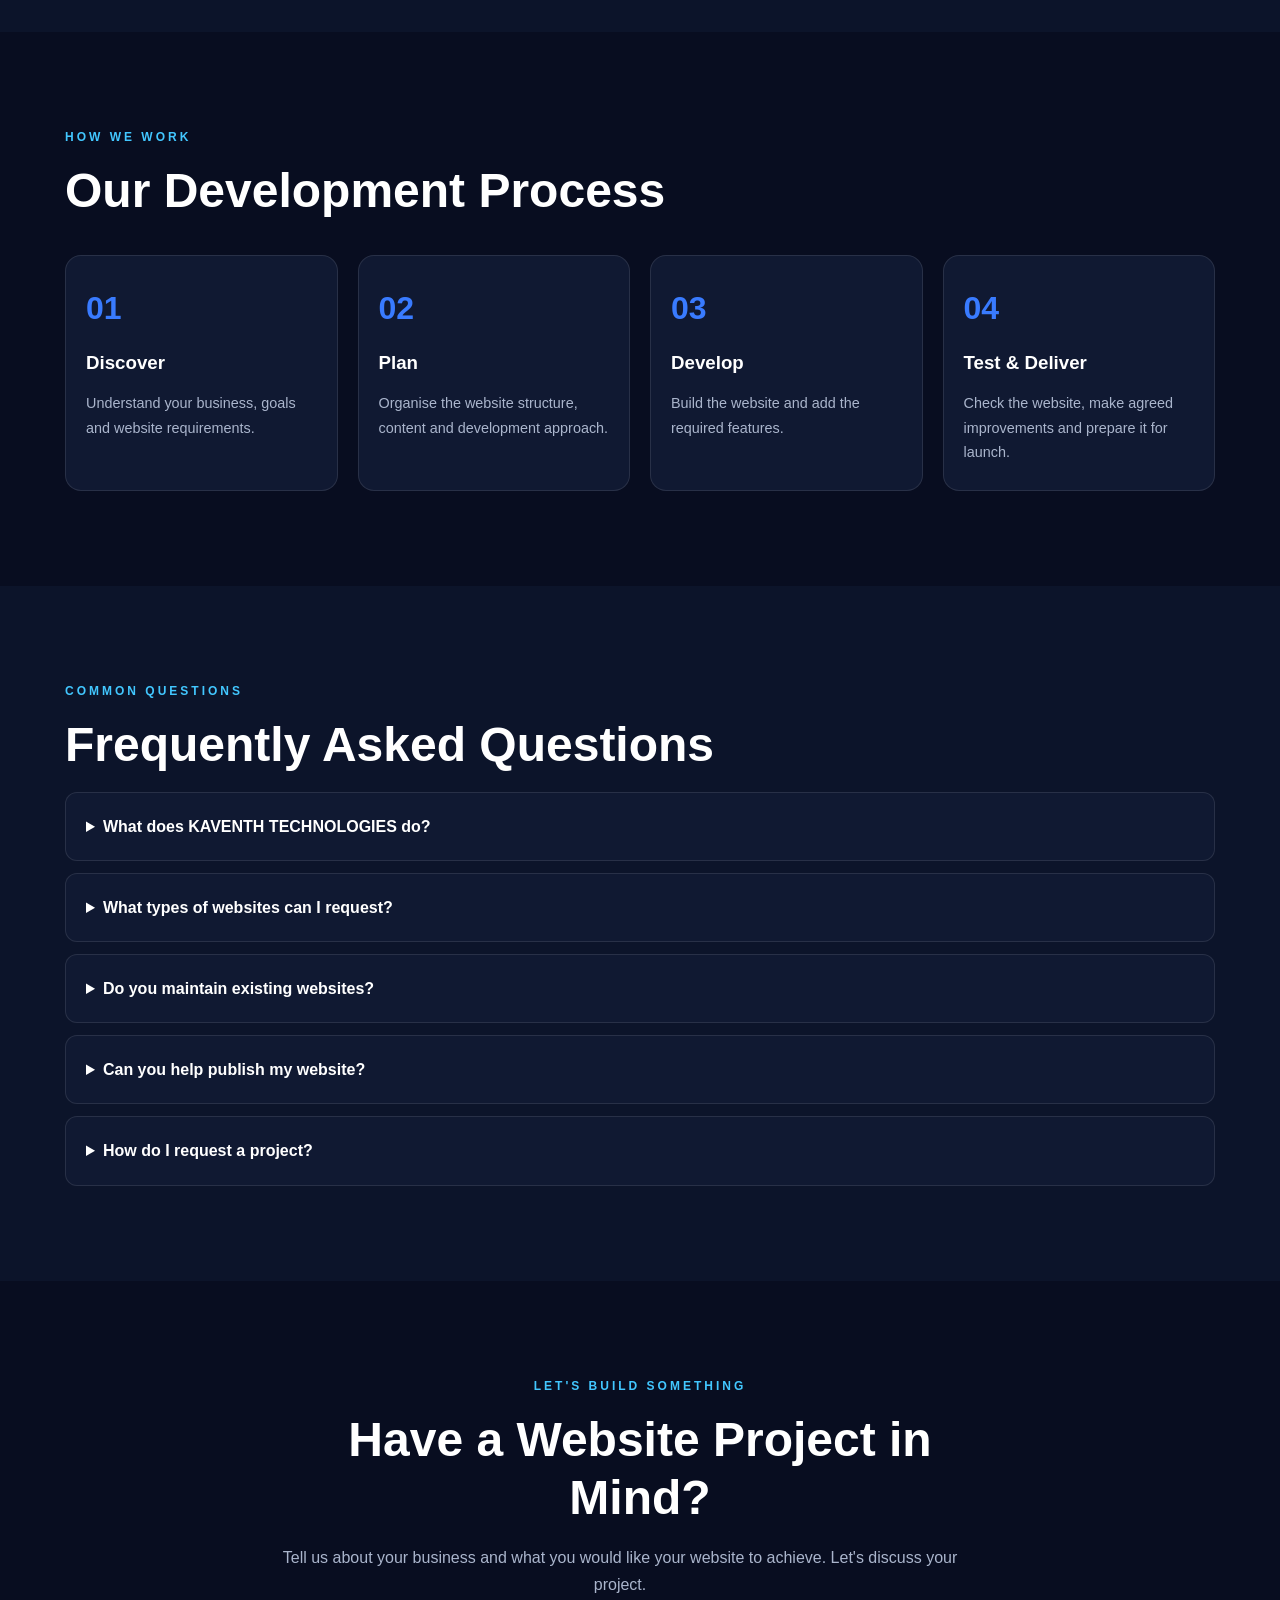
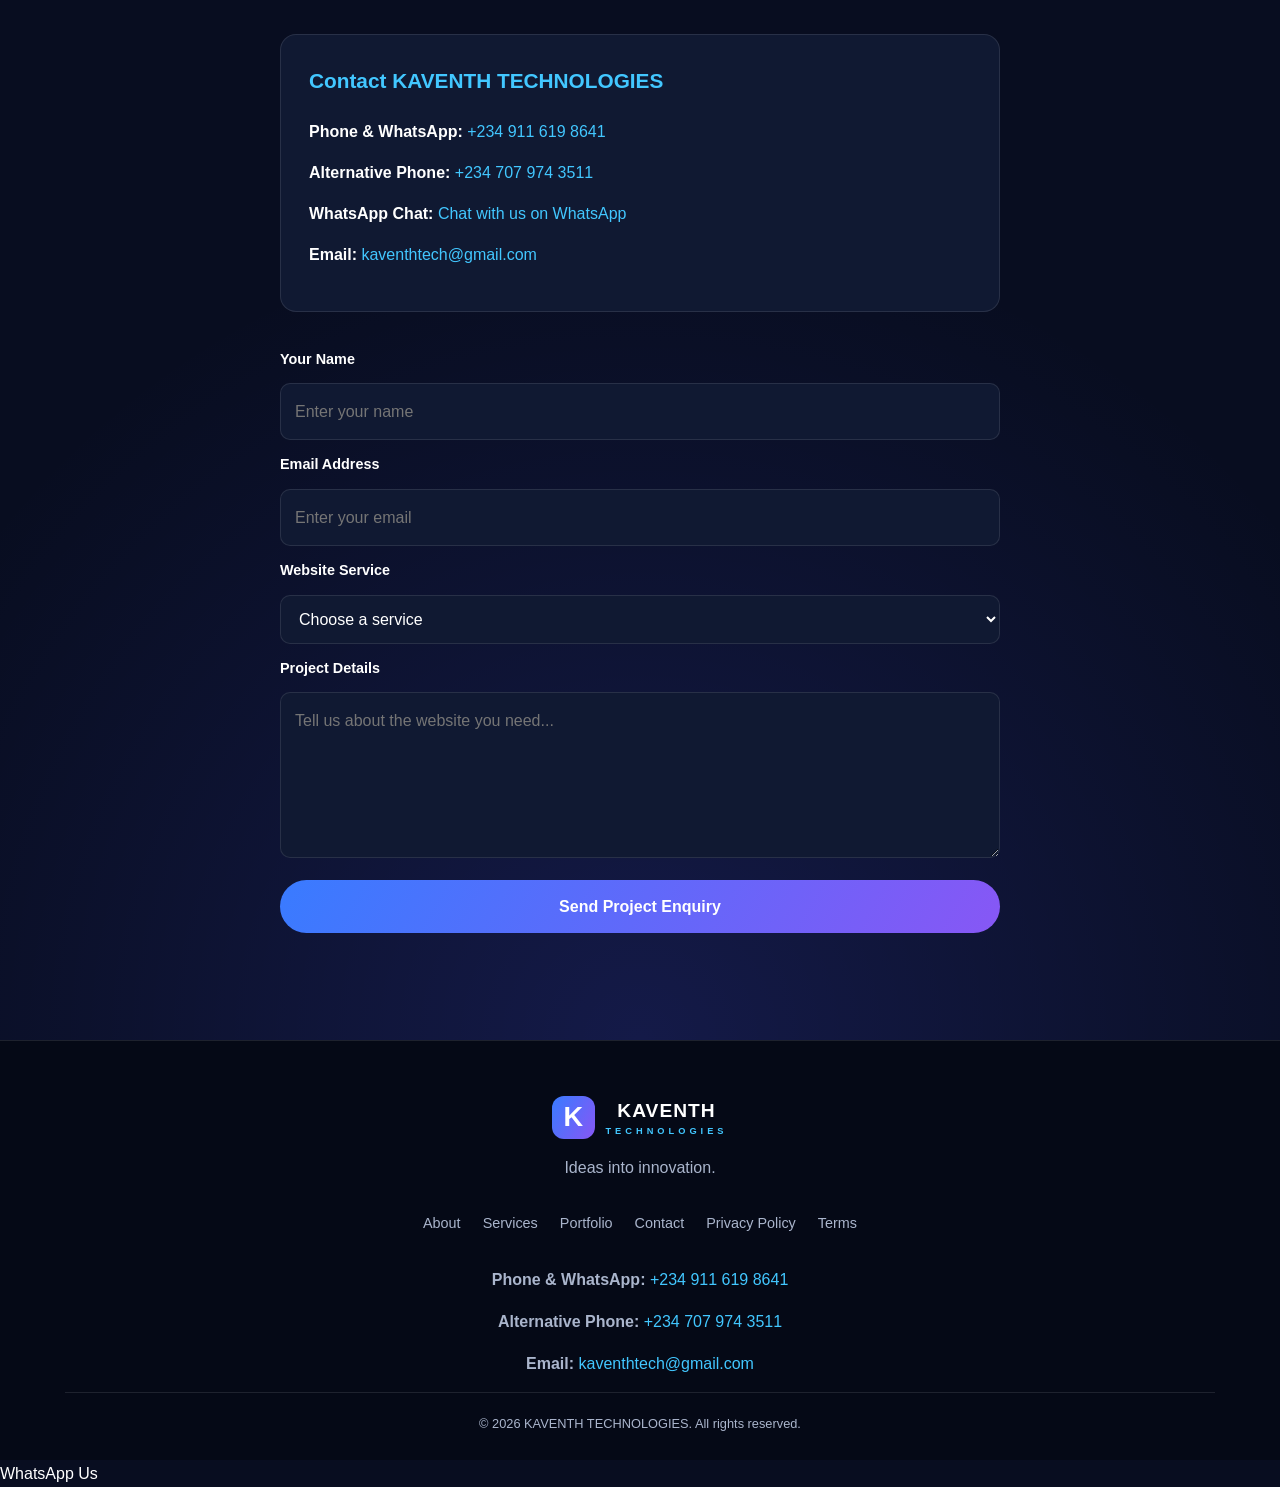
==== commit aec79660: "Update index.html" ====
--- a/index.html
+++ b/index.html
@@ -1,640 +1,662 @@
 
-<!DOCTYPE html>  <html lang="en">  
-<head>  
-  <meta charset="UTF-8">  
-  <meta name="viewport" content="width=device-width, initial-scale=1.0">    <title>KAVENTH TECHNOLOGIES | Web Development Agency</title>    <meta name="description" content="KAVENTH TECHNOLOGIES builds responsive business websites, landing pages and e-commerce websites, with website maintenance and deployment support.">    <meta name="theme-color" content="#080d20">    <meta property="og:title" content="KAVENTH TECHNOLOGIES">  
-  <meta property="og:description" content="Professional web development, website maintenance and deployment support. Ideas into innovation.">  
-  <meta property="og:type" content="website">    <link rel="icon" href="favicon.png">  
-  <link rel="stylesheet" href="style.css">    <script src="script.js" defer></script>  </head>  <body>    <!-- HEADER -->    <header class="header">  
-    <nav class="navbar container">  <a href="#home" class="logo">
-
-<img src="./images/kaventh-logo.jpg"  
-alt="KAVENTH TECHNOLOGIES Logo"  
-class="brand-logo">
-</a>
-
-<button class="menu-toggle" id="menu-toggle"  
-    aria-label="Open navigation"  
-    aria-expanded="false"  
-    aria-controls="nav-links">  
-    ☰  
-  </button>  
-
-  <ul class="nav-links" id="nav-links">  
-    <li><a href="#home">Home</a></li>  
-    <li><a href="#about">About</a></li>  
-    <li><a href="#services">Services</a></li>  
-    <li><a href="#portfolio">Portfolio</a></li>  
-    <li><a href="#process">Our Process</a></li>  
-    <li><a href="#faq">FAQ</a></li>  
-    <li><a href="#contact" class="nav-contact">Contact Us</a></li>  
-  </ul>  
-
-</nav>
-
-  </header>    <main>  <!-- HERO -->  
-<section class="hero" id="home">  
-  <div class="container hero-content">  
-
-    <div class="hero-text">  
-      <p class="eyebrow">WEB DEVELOPMENT & DIGITAL SOLUTIONS</p>  
-
-      <h1>  
-        We Build Websites  
-        <span>That Move Businesses Forward.</span>  
-      </h1>  
-
-      <p>  
-        We develop modern, responsive and user-friendly  
-        websites that help businesses establish their  
-        online presence, connect with customers and grow.  
-      </p>  
-
-      <div class="hero-buttons">  
-        <a href="#portfolio" class="btn btn-primary">  
-          Explore Our Work  
-        </a>  
-
-        <a href="#contact" class="btn btn-outline">  
-          Start a Project  
-        </a>  
-      </div>  
-    </div>  
-
-    <div class="hero-visual">  
-      <div class="visual-card">  
-        <span class="visual-k">K</span>  
-        <h2>Design. Develop. Deliver.</h2>  
-        <p>Building better digital experiences.</p>  
-      </div>  
-    </div>  
-
-  </div>  
-</section>  
-
-<!-- INTRODUCTION -->  
-<section class="intro section">  
-  <div class="container">  
-    <p class="eyebrow">YOUR DIGITAL PARTNER</p>  
-
-    <h2>Turning business ideas into powerful websites.</h2>  
-
-    <p>  
-      Your website is often the first impression customers  
-      have of your business. We focus on building clear,  
-      responsive and practical websites that help businesses  
-      present their services professionally online.  
-    </p>  
-  </div>  
-</section>  
-
-<!-- ABOUT -->  
-<section class="about section" id="about">  
-  <div class="container">  
-
-    <p class="eyebrow">GET TO KNOW US</p>  
-    <h2>About KAVENTH</h2>  
-
-    <p>  
-      KAVENTH TECHNOLOGIES is a web development brand  
-      focused on creating modern websites and providing  
-      practical website support. We believe good websites  
-      should look professional, work smoothly and be  
-      accessible across different devices.  
-    </p>  
-
-    <div class="about-grid">  
-
-      <article class="info-card">  
-        <h3>Our Mission</h3>  
-        <p>  
-          To help businesses build a strong online presence  
-          through useful, responsive and reliable websites.  
-        </p>  
-      </article>  
-
-      <article class="info-card">  
-        <h3>Our Vision</h3>  
-        <p>  
-          To grow into a trusted web development company  
-          serving businesses and individuals worldwide.  
-        </p>  
-      </article>  
-
-      <article class="info-card">  
-        <h3>Our Values</h3>  
-        <p>  
-          Quality, honesty, communication, reliability  
-          and continuous improvement.  
-        </p>  
-      </article>  
-
-    </div>  
-  </div>  
-</section>  
-
-<!-- SERVICES -->  
-<section class="services section" id="services">  
-  <div class="container">  
-
-    <p class="eyebrow">WHAT WE DO</p>  
-    <h2>Our Web Development Services</h2>  
-
-    <p>  
-      Practical website solutions designed around  
-      your business needs.  
-    </p>  
-
-    <div class="services-grid">  
-
-      <article class="service-card">  
-        <span class="service-icon">⌘</span>  
-        <h3>Business Website Development</h3>  
-        <p>  
-          Professional websites that introduce your  
-          business, showcase your services and help  
-          customers connect with you.  
-        </p>  
-      </article>  
-
-      <article class="service-card">  
-        <span class="service-icon">▣</span>  
-        <h3>Landing Page Development</h3>  
-        <p>  
-          Focused landing pages designed to present  
-          an offer, promote a service and encourage  
-          visitors to take action.  
-        </p>  
-      </article>  
-
-      <article class="service-card">  
-        <span class="service-icon">◈</span>  
-        <h3>E-commerce Websites</h3>  
-        <p>  
-          Online store development to help businesses  
-          display products and build their online  
-          shopping experience.  
-        </p>  
-      </article>  
-
-      <article class="service-card">  
-        <span class="service-icon">↗</span>  
-        <h3>Website Redesign</h3>  
-        <p>  
-          Improving existing websites with cleaner  
-          layouts, better navigation and responsive  
-          presentation.  
-        </p>  
-      </article>  
-
-      <article class="service-card">  
-        <span class="service-icon">⚙</span>  
-        <h3>Website Maintenance</h3>  
-        <p>  
-          Website updates, content changes, technical  
-          checks, bug fixes and ongoing support.  
-        </p>  
-      </article>  
-
-      <article class="service-card">  
-        <span class="service-icon">⌁</span>  
-        <h3>Hosting & Deployment Support</h3>  
-        <p>  
-          Assistance with publishing websites,  
-          connecting domains and managing hosting  
-          and deployment arrangements.  
-        </p>  
-      </article>  
-
-    </div>  
-  </div>  
-</section>  
-
-<!-- PORTFOLIO -->  
-<section class="portfolio section" id="portfolio">  
-  <div class="container">  
-
-    <p class="eyebrow">OUR DEVELOPMENT WORK</p>  
-    <h2>Selected Projects</h2>  
-
-    <p>  
-      Explore selected website projects and demonstration  
-      concepts showcasing our web development direction.  
-    </p>  
-
-    <div class="portfolio-grid">  
-
-      <article class="project-card">  
-        <div class="project-image project-one">  
-          <span>LIVE WEBSITE</span>  
-        </div>  
-
-        <h3>Evercrest Home Solutions</h3>  
-
-        <p>  
-          A home renovation and remodeling website  
-          demonstration featuring service presentation,  
-          business information and customer enquiries.  
-        </p>  
-
-        <a  
-          href="https://kaventhtech.github.io/EVERCREST-HOME-SOLUTIONS-/"  
-          class="btn btn-primary"  
-          target="_blank"  
-          rel="noopener noreferrer">  
-          Explore Live Project →  
-        </a>  
-
-        <p>  
-          <small>  
-            Demonstration business website developed  
-            for the KAVENTH TECHNOLOGIES portfolio.  
-          </small>  
-        </p>  
-      </article>  
-
-      <article class="project-card">  
-        <div class="project-image project-two">  
-          <span>WEBSITE CONCEPT</span>  
-        </div>  
-
-        <h3>Business Website Concept</h3>  
-
-        <p>  
-          A practice project exploring professional  
-          business layouts, service sections,  
-          responsive presentation and contact features.  
-        </p>  
-
-        <p><small>Demonstration project.</small></p>  
-      </article>  
-
-      <article class="project-card">  
-        <div class="project-image project-three">  
-          <span>WEBSITE CONCEPT</span>  
-        </div>  
-
-        <h3>Restaurant Website Concept</h3>  
-
-        <p>  
-          A planned restaurant website demonstration  
-          featuring a menu, business information,  
-          location details and enquiry options.  
-        </p>  
-
-        <p><small>Planned portfolio project.</small></p>  
-      </article>  
-
-      <article class="project-card">  
-        <div class="project-image project-one">  
-          <span>WEBSITE CONCEPT</span>  
-        </div>  
-
-        <h3>Real Estate Website Concept</h3>  
-
-        <p>  
-          A planned property website demonstration  
-          featuring property listings, descriptions  
-          and customer enquiry features.  
-        </p>  
-
-        <p><small>Planned portfolio project.</small></p>  
-      </article>  
-
-    </div>  
-  </div>  
-</section>  
-
-<!-- DEVELOPMENT APPROACH -->  
-<section class="skills section" id="skills">  
-  <div class="container">  
-
-    <p class="eyebrow">OUR DEVELOPMENT APPROACH</p>  
-    <h2>Technology & Capabilities</h2>  
-
-    <p>  
-      We continue to develop our technical capabilities  
-      through practical projects, testing and ongoing learning.  
-    </p>  
-
-    <div class="skills-grid">  
-
-      <div class="skill-card">  
-        <h3>HTML</h3>  
-        <p>Website structure and content.</p>  
-      </div>  
-
-      <div class="skill-card">  
-        <h3>CSS</h3>  
-        <p>Responsive layouts and styling.</p>  
-      </div>  
-
-      <div class="skill-card">  
-        <h3>JavaScript</h3>  
-        <p>Interactive website features.</p>  
-      </div>  
-
-      <div class="skill-card">  
-        <h3>Responsive Development</h3>  
-        <p>Experiences across screen sizes.</p>  
-      </div>  
-
-      <div class="skill-card">  
-        <h3>Git & GitHub</h3>  
-        <p>Code management and collaboration.</p>  
-      </div>  
-
-      <div class="skill-card">  
-        <h3>Website Deployment</h3>  
-        <p>Publishing and maintaining websites.</p>  
-      </div>  
-
-    </div>  
-  </div>  
-</section>  
-
-<!-- PROCESS -->  
-<section class="process section" id="process">  
-  <div class="container">  
-
-    <p class="eyebrow">HOW WE WORK</p>  
-    <h2>Our Development Process</h2>  
-
-    <div class="process-grid">  
-
-      <article>  
-        <span>01</span>  
-        <h3>Discover</h3>  
-        <p>  
-          Understand your business, goals and  
-          website requirements.  
-        </p>  
-      </article>  
-
-      <article>  
-        <span>02</span>  
-        <h3>Plan</h3>  
-        <p>  
-          Organise the website structure,  
-          content and development approach.  
-        </p>  
-      </article>  
-
-      <article>  
-        <span>03</span>  
-        <h3>Develop</h3>  
-        <p>  
-          Build the website and add the  
-          required features.  
-        </p>  
-      </article>  
-
-      <article>  
-        <span>04</span>  
-        <h3>Test & Deliver</h3>  
-        <p>  
-          Check the website, make agreed  
-          improvements and prepare it for launch.  
-        </p>  
-      </article>  
-
-    </div>  
-  </div>  
-</section>  
-
-<!-- FAQ -->  
-<section class="faq section" id="faq">  
-  <div class="container">  
-
-    <p class="eyebrow">COMMON QUESTIONS</p>  
-    <h2>Frequently Asked Questions</h2>  
-
-    <details>  
-      <summary>What does KAVENTH TECHNOLOGIES do?</summary>  
-      <p>  
-        We focus on building websites for businesses  
-        and individuals, as well as website maintenance  
-        and deployment support.  
-      </p>  
-    </details>  
-
-    <details>  
-      <summary>What types of websites can I request?</summary>  
-      <p>  
-        You can enquire about business websites,  
-        landing pages, online stores and website  
-        redesign projects.  
-      </p>  
-    </details>  
-
-    <details>  
-      <summary>Do you maintain existing websites?</summary>  
-      <p>  
-        Yes. You can contact us to discuss website  
-        updates, improvements, maintenance and  
-        technical support requirements.  
-      </p>  
-    </details>  
-
-    <details>  
-      <summary>Can you help publish my website?</summary>  
-      <p>  
-        Yes. Contact us to discuss deployment,  
-        domain connection and hosting support.  
-        Hosting services and third-party costs  
-        are discussed separately.  
-      </p>  
-    </details>  
-
-    <details>  
-      <summary>How do I request a project?</summary>  
-      <p>  
-        Send an enquiry through our contact form  
-        or contact us directly by WhatsApp or phone.  
-      </p>  
-    </details>  
-
-  </div>  
-</section>  
-
-<!-- CONTACT -->  
-<section class="contact section" id="contact">  
-  <div class="container">  
-
-    <p class="eyebrow">LET'S BUILD SOMETHING</p>  
-    <h2>Have a Website Project in Mind?</h2>  
-
-    <p>  
-      Tell us about your business and what you  
-      would like your website to achieve.  
-      Let's discuss your project.  
-    </p>  
-
-    <!-- DIRECT CONTACT DETAILS -->  
-    <div class="contact-details">  
-
-      <h3>Contact KAVENTH TECHNOLOGIES</h3>  
-
-      <p>  
-        <strong>Phone & WhatsApp:</strong>  
-        <a href="tel:+2349116198641">+234 911 619 8641</a>  
-      </p>  
-
-      <p>  
-        <strong>Alternative Phone.:</strong>  
-        <a href="tel:+2347079743511">+234 707 974 3511</a>  
-      </p>  
-
-      <p>  
-        <strong>WhatsApp Chat:</strong>  
-        <a  
-          href="https://wa.me/2349116198641?text=Hello%20KAVENTH%20TECHNOLOGIES%2C%20I%27m%20interested%20in%20your%20web%20development%20services."  
-          target="_blank"  
-          rel="noopener noreferrer">  
-          Chat with us on WhatsApp  
-        </a>  
-      </p>  
-
-      <p>  
-        <strong>Email:</strong>  
-        <a href="mailto:kaventhtech@gmail.com">  
-          kaventhtech@gmail.com  
-        </a>  
-      </p>  
-
-    </div>  
-
-    <!-- WEB3FORMS CONTACT FORM -->  
-    <form  
-      id="contact-form"  
-      action="https://api.web3forms.com/submit"  
-      method="POST">  
-
-      <input type="hidden" name="access_key"  
-        value="190766d9-dae2-48c5-a7b8-7dbb57de92e9">  
-
-      <input type="hidden" name="subject"  
-        value="New KAVENTH TECHNOLOGIES Website Enquiry">  
-
-      <input type="hidden" name="from_name"  
-        value="KAVENTH TECHNOLOGIES Website">  
-
-      <label for="name">Your Name</label>  
-
-      <input  
-        type="text"  
-        id="name"  
-        name="name"  
-        placeholder="Enter your name"  
-        required>  
-
-      <label for="email">Email Address</label>  
-
-      <input  
-        type="email"  
-        id="email"  
-        name="email"  
-        placeholder="Enter your email"  
-        required>  
-
-      <label for="service">Website Service</label>  
-
-      <select id="service" name="service" required>  
-        <option value="">Choose a service</option>  
-        <option value="Business Website Development">Business Website Development</option>  
-        <option value="Landing Page Development">Landing Page Development</option>  
-        <option value="E-commerce Website">E-commerce Website</option>  
-        <option value="Website Redesign">Website Redesign</option>  
-        <option value="Website Maintenance">Website Maintenance</option>  
-        <option value="Hosting and Deployment Support">Hosting and Deployment Support</option>  
-        <option value="Other">Other</option>  
-      </select>  
-
-      <label for="message">Project Details</label>  
-
-      <textarea  
-        id="message"  
-        name="message"  
-        rows="5"  
-        placeholder="Tell us about the website you need..."  
-        required></textarea>  
-
-      <button type="submit" class="btn btn-primary">  
-        Send Project Enquiry  
-      </button>  
-
-      <p id="form-status" role="status" aria-live="polite"></p>  
-
-    </form>  
-  </div>  
-</section>
-
-  </main>    <!-- FOOTER -->    <footer class="footer">  
-    <div class="container">  <a href="#home" class="logo footer-logo">  
-    <span class="logo-mark">K</span>  
-    <span>  
-      KAVENTH  
-      <small>TECHNOLOGIES</small>  
-    </span>  
-  </a>  
-
-  <p>Ideas into innovation.</p>  
-
-  <div class="footer-links">  
-    <a href="#about">About</a>  
-    <a href="#services">Services</a>  
-    <a href="#portfolio">Portfolio</a>  
-    <a href="#contact">Contact</a>  
-    <a href="privacy.html">Privacy Policy</a>  
-    <a href="terms.html">Terms</a>  
-  </div>  
-
-  <p>  
-    <strong>Phone & WhatsApp:</strong>  
-    <a href="tel:+2349116198641">+234 911 619 8641</a>  
-  </p>  
-
-  <p>  
-    <strong>Alternative Phone:</strong>  
-    <a href="tel:+2347079743511">+234 707 974 3511</a>  
-  </p>  
-
-  <p>  
-    <strong>Email:</strong>  
-    <a href="mailto:kaventhtech@gmail.com">  
-      kaventhtech@gmail.com  
-    </a>  
-  </p>  
-
-  <p class="copyright">  
-    © <span id="copyright-year"></span> KAVENTH TECHNOLOGIES.  
-    All rights reserved.  
-  </p>  
-
-</div>
-
-  </footer>    <!-- FLOATING WHATSAPP BUTTON -->  <a  
-href="https://wa.me/2349116198641?text=Hello%20KAVENTH%20TECHNOLOGIES%2C%20I%27m%20interested%20in%20your%20web%20development%20services."  
-target="_blank"  
-rel="noopener noreferrer"  
-aria-label="Chat with KAVENTH TECHNOLOGIES on WhatsApp"  
-style="  
-position: fixed;  
-right: 20px;  
-bottom: 20px;  
-z-index: 9999;  
-background: #25D366;  
-color: #ffffff;  
-text-decoration: none;  
-padding: 14px 19px;  
-border-radius: 50px;  
-font-family: Arial, sans-serif;  
-font-size: 15px;  
-font-weight: bold;  
-box-shadow: 0 4px 15px rgba(0,0,0,0.25);  
-">
-WhatsApp Us
-</a>
-
-</body>  
-</html>  
+<!DOCTYPE html>
+<html lang="en">
+<head>
+  <meta charset="UTF-8">
+  <meta name="viewport" content="width=device-width, initial-scale=1.0">
+
+  <title>KAVENTH TECHNOLOGIES | Web Development Agency</title>
+
+  <meta name="description" content="KAVENTH TECHNOLOGIES builds responsive business websites, landing pages and e-commerce websites, with website maintenance and deployment support.">
+  <meta name="theme-color" content="#080d20">
+
+  <meta property="og:title" content="KAVENTH TECHNOLOGIES">
+  <meta property="og:description" content="Professional web development, website maintenance and deployment support. Ideas into innovation.">
+  <meta property="og:type" content="website">
+
+  <link rel="icon" href="favicon.png">
+  <link rel="stylesheet" href="style.css">
+  <script src="script.js" defer></script>
+</head>
+
+<body>
+
+  <!-- HEADER -->
+  <header class="header">
+    <nav class="navbar container">
+
+      <a href="#home" class="logo" aria-label="KAVENTH TECHNOLOGIES home">
+        <img
+          src="./image/kaventh-logo.jpg"
+          alt="KAVENTH TECHNOLOGIES Logo"
+          class="brand-logo">
+      </a>
+
+      <button
+        type="button"
+        class="menu-toggle"
+        id="menu-toggle"
+        aria-label="Open navigation"
+        aria-expanded="false"
+        aria-controls="nav-links">
+        <span id="menu-icon">☰</span>
+      </button>
+
+      <ul class="nav-links" id="nav-links">
+        <li><a href="#home">Home</a></li>
+        <li><a href="#about">About</a></li>
+        <li><a href="#services">Services</a></li>
+        <li><a href="#portfolio">Portfolio</a></li>
+        <li><a href="#process">Our Process</a></li>
+        <li><a href="#faq">FAQ</a></li>
+        <li><a href="#contact" class="nav-contact">Contact Us</a></li>
+      </ul>
+
+    </nav>
+  </header>
+
+  <main>
+
+    <!-- HERO -->
+    <section class="hero" id="home">
+      <div class="container hero-content">
+
+        <div class="hero-text">
+          <p class="eyebrow">WEB DEVELOPMENT & DIGITAL SOLUTIONS</p>
+
+          <h1>
+            We Build Websites
+            <span>That Move Businesses Forward.</span>
+          </h1>
+
+          <p>
+            We develop modern, responsive and user-friendly
+            websites that help businesses establish their
+            online presence, connect with customers and grow.
+          </p>
+
+          <div class="hero-buttons">
+            <a href="#portfolio" class="btn btn-primary">
+              Explore Our Work
+            </a>
+
+            <a href="#contact" class="btn btn-outline">
+              Start a Project
+            </a>
+          </div>
+        </div>
+
+        <div class="hero-visual">
+          <div class="visual-card">
+            <span class="visual-k">K</span>
+            <h2>Design. Develop. Deliver.</h2>
+            <p>Building better digital experiences.</p>
+          </div>
+        </div>
+
+      </div>
+    </section>
+
+    <!-- INTRODUCTION -->
+    <section class="intro section">
+      <div class="container">
+        <p class="eyebrow">YOUR DIGITAL PARTNER</p>
+
+        <h2>Turning business ideas into powerful websites.</h2>
+
+        <p>
+          Your website is often the first impression customers
+          have of your business. We focus on building clear,
+          responsive and practical websites that help businesses
+          present their services professionally online.
+        </p>
+      </div>
+    </section>
+
+    <!-- ABOUT -->
+    <section class="about section" id="about">
+      <div class="container">
+
+        <p class="eyebrow">GET TO KNOW US</p>
+        <h2>About KAVENTH</h2>
+
+        <p>
+          KAVENTH TECHNOLOGIES is a web development brand
+          focused on creating modern websites and providing
+          practical website support. We believe good websites
+          should look professional, work smoothly and be
+          accessible across different devices.
+        </p>
+
+        <div class="about-grid">
+
+          <article class="info-card">
+            <h3>Our Mission</h3>
+            <p>
+              To help businesses build a strong online presence
+              through useful, responsive and reliable websites.
+            </p>
+          </article>
+
+          <article class="info-card">
+            <h3>Our Vision</h3>
+            <p>
+              To grow into a trusted web development company
+              serving businesses and individuals worldwide.
+            </p>
+          </article>
+
+          <article class="info-card">
+            <h3>Our Values</h3>
+            <p>
+              Quality, honesty, communication, reliability
+              and continuous improvement.
+            </p>
+          </article>
+
+        </div>
+      </div>
+    </section>
+
+    <!-- SERVICES -->
+    <section class="services section" id="services">
+      <div class="container">
+
+        <p class="eyebrow">WHAT WE DO</p>
+        <h2>Our Web Development Services</h2>
+
+        <p>
+          Practical website solutions designed around
+          your business needs.
+        </p>
+
+        <div class="services-grid">
+
+          <article class="service-card">
+            <span class="service-icon">⌘</span>
+            <h3>Business Website Development</h3>
+            <p>
+              Professional websites that introduce your
+              business, showcase your services and help
+              customers connect with you.
+            </p>
+          </article>
+
+          <article class="service-card">
+            <span class="service-icon">▣</span>
+            <h3>Landing Page Development</h3>
+            <p>
+              Focused landing pages designed to present
+              an offer, promote a service and encourage
+              visitors to take action.
+            </p>
+          </article>
+
+          <article class="service-card">
+            <span class="service-icon">◈</span>
+            <h3>E-commerce Websites</h3>
+            <p>
+              Online store development to help businesses
+              display products and build their online
+              shopping experience.
+            </p>
+          </article>
+
+          <article class="service-card">
+            <span class="service-icon">↗</span>
+            <h3>Website Redesign</h3>
+            <p>
+              Improving existing websites with cleaner
+              layouts, better navigation and responsive
+              presentation.
+            </p>
+          </article>
+
+          <article class="service-card">
+            <span class="service-icon">⚙</span>
+            <h3>Website Maintenance</h3>
+            <p>
+              Website updates, content changes, technical
+              checks, bug fixes and ongoing support.
+            </p>
+          </article>
+
+          <article class="service-card">
+            <span class="service-icon">⌁</span>
+            <h3>Hosting & Deployment Support</h3>
+            <p>
+              Assistance with publishing websites,
+              connecting domains and managing hosting
+              and deployment arrangements.
+            </p>
+          </article>
+
+        </div>
+      </div>
+    </section>
+
+    <!-- PORTFOLIO -->
+    <section class="portfolio section" id="portfolio">
+      <div class="container">
+
+        <p class="eyebrow">OUR DEVELOPMENT WORK</p>
+        <h2>Selected Projects</h2>
+
+        <p>
+          Explore selected website projects and demonstration
+          concepts showcasing our web development direction.
+        </p>
+
+        <div class="portfolio-grid">
+
+          <article class="project-card">
+            <div class="project-image project-one">
+              <span>LIVE WEBSITE</span>
+            </div>
+
+            <h3>Evercrest Home Solutions</h3>
+
+            <p>
+              A home renovation and remodeling website
+              demonstration featuring service presentation,
+              business information and customer enquiries.
+            </p>
+
+            <div class="project-action">
+              <a
+                href="https://kaventhtech.github.io/EVERCREST-HOME-SOLUTIONS-/"
+                class="btn btn-primary"
+                target="_blank"
+                rel="noopener noreferrer">
+                Explore Live Project →
+              </a>
+            </div>
+
+            <p>
+              <small>
+                Demonstration business website developed
+                for the KAVENTH TECHNOLOGIES portfolio.
+              </small>
+            </p>
+          </article>
+
+          <article class="project-card">
+            <div class="project-image project-two">
+              <span>WEBSITE CONCEPT</span>
+            </div>
+
+            <h3>Business Website Concept</h3>
+
+            <p>
+              A practice project exploring professional
+              business layouts, service sections,
+              responsive presentation and contact features.
+            </p>
+
+            <p><small>Demonstration project.</small></p>
+          </article>
+
+          <article class="project-card">
+            <div class="project-image project-three">
+              <span>WEBSITE CONCEPT</span>
+            </div>
+
+            <h3>Restaurant Website Concept</h3>
+
+            <p>
+              A planned restaurant website demonstration
+              featuring a menu, business information,
+              location details and enquiry options.
+            </p>
+
+            <p><small>Planned portfolio project.</small></p>
+          </article>
+
+          <article class="project-card">
+            <div class="project-image project-one">
+              <span>WEBSITE CONCEPT</span>
+            </div>
+
+            <h3>Real Estate Website Concept</h3>
+
+            <p>
+              A planned property website demonstration
+              featuring property listings, descriptions
+              and customer enquiry features.
+            </p>
+
+            <p><small>Planned portfolio project.</small></p>
+          </article>
+
+        </div>
+      </div>
+    </section>
+
+    <!-- DEVELOPMENT APPROACH -->
+    <section class="skills section" id="skills">
+      <div class="container">
+
+        <p class="eyebrow">OUR DEVELOPMENT APPROACH</p>
+        <h2>Technology & Capabilities</h2>
+
+        <p>
+          We continue to develop our technical capabilities
+          through practical projects, testing and ongoing learning.
+        </p>
+
+        <div class="skills-grid">
+
+          <div class="skill-card">
+            <h3>HTML</h3>
+            <p>Website structure and content.</p>
+          </div>
+
+          <div class="skill-card">
+            <h3>CSS</h3>
+            <p>Responsive layouts and styling.</p>
+          </div>
+
+          <div class="skill-card">
+            <h3>JavaScript</h3>
+            <p>Interactive website features.</p>
+          </div>
+
+          <div class="skill-card">
+            <h3>Responsive Development</h3>
+            <p>Experiences across screen sizes.</p>
+          </div>
+
+          <div class="skill-card">
+            <h3>Git & GitHub</h3>
+            <p>Code management and collaboration.</p>
+          </div>
+
+          <div class="skill-card">
+            <h3>Website Deployment</h3>
+            <p>Publishing and maintaining websites.</p>
+          </div>
+
+        </div>
+      </div>
+    </section>
+
+    <!-- PROCESS -->
+    <section class="process section" id="process">
+      <div class="container">
+
+        <p class="eyebrow">HOW WE WORK</p>
+        <h2>Our Development Process</h2>
+
+        <div class="process-grid">
+
+          <article>
+            <span>01</span>
+            <h3>Discover</h3>
+            <p>
+              Understand your business, goals and
+              website requirements.
+            </p>
+          </article>
+
+          <article>
+            <span>02</span>
+            <h3>Plan</h3>
+            <p>
+              Organise the website structure,
+              content and development approach.
+            </p>
+          </article>
+
+          <article>
+            <span>03</span>
+            <h3>Develop</h3>
+            <p>
+              Build the website and add the
+              required features.
+            </p>
+          </article>
+
+          <article>
+            <span>04</span>
+            <h3>Test & Deliver</h3>
+            <p>
+              Check the website, make agreed
+              improvements and prepare it for launch.
+            </p>
+          </article>
+
+        </div>
+      </div>
+    </section>
+
+    <!-- FAQ -->
+    <section class="faq section" id="faq">
+      <div class="container">
+
+        <p class="eyebrow">COMMON QUESTIONS</p>
+        <h2>Frequently Asked Questions</h2>
+
+        <details>
+          <summary>What does KAVENTH TECHNOLOGIES do?</summary>
+          <p>
+            We focus on building websites for businesses
+            and individuals, as well as website maintenance
+            and deployment support.
+          </p>
+        </details>
+
+        <details>
+          <summary>What types of websites can I request?</summary>
+          <p>
+            You can enquire about business websites,
+            landing pages, online stores and website
+            redesign projects.
+          </p>
+        </details>
+
+        <details>
+          <summary>Do you maintain existing websites?</summary>
+          <p>
+            Yes. You can contact us to discuss website
+            updates, improvements, maintenance and
+            technical support requirements.
+          </p>
+        </details>
+
+        <details>
+          <summary>Can you help publish my website?</summary>
+          <p>
+            Yes. Contact us to discuss deployment,
+            domain connection and hosting support.
+            Hosting services and third-party costs
+            are discussed separately.
+          </p>
+        </details>
+
+        <details>
+          <summary>How do I request a project?</summary>
+          <p>
+            Send an enquiry through our contact form
+            or contact us directly by WhatsApp or phone.
+          </p>
+        </details>
+
+      </div>
+    </section>
+
+    <!-- CONTACT -->
+    <section class="contact section" id="contact">
+      <div class="container">
+
+        <p class="eyebrow">LET'S BUILD SOMETHING</p>
+        <h2>Have a Website Project in Mind?</h2>
+
+        <p>
+          Tell us about your business and what you
+          would like your website to achieve.
+          Let's discuss your project.
+        </p>
+
+        <!-- DIRECT CONTACT DETAILS -->
+        <div class="contact-details">
+
+          <h3>Contact KAVENTH TECHNOLOGIES</h3>
+
+          <p>
+            <strong>Phone & WhatsApp:</strong>
+            <a href="tel:+2349116198641">+234 911 619 8641</a>
+          </p>
+
+          <p>
+            <strong>Alternative Phone:</strong>
+            <a href="tel:+2347079743511">+234 707 974 3511</a>
+          </p>
+
+          <p>
+            <strong>WhatsApp Chat:</strong>
+            <a
+              href="https://wa.me/2349116198641?text=Hello%20KAVENTH%20TECHNOLOGIES%2C%20I%27m%20interested%20in%20your%20web%20development%20services."
+              target="_blank"
+              rel="noopener noreferrer">
+              Chat with us on WhatsApp
+            </a>
+          </p>
+
+          <p>
+            <strong>Email:</strong>
+            <a href="mailto:kaventhtech@gmail.com">
+              kaventhtech@gmail.com
+            </a>
+          </p>
+
+        </div>
+
+        <!-- WEB3FORMS CONTACT FORM -->
+        <form
+          id="contact-form"
+          action="https://api.web3forms.com/submit"
+          method="POST">
+
+          <input
+            type="hidden"
+            name="access_key"
+            value="190766d9-dae2-48c5-a7b8-7dbb57de92e9">
+
+          <input
+            type="hidden"
+            name="subject"
+            value="New KAVENTH TECHNOLOGIES Website Enquiry">
+
+          <input
+            type="hidden"
+            name="from_name"
+            value="KAVENTH TECHNOLOGIES Website">
+
+          <label for="name">Your Name</label>
+          <input
+            type="text"
+            id="name"
+            name="name"
+            placeholder="Enter your name"
+            required>
+
+          <label for="email">Email Address</label>
+          <input
+            type="email"
+            id="email"
+            name="email"
+            placeholder="Enter your email"
+            required>
+
+          <label for="service">Website Service</label>
+          <select id="service" name="service" required>
+            <option value="">Choose a service</option>
+            <option value="Business Website Development">Business Website Development</option>
+            <option value="Landing Page Development">Landing Page Development</option>
+            <option value="E-commerce Website">E-commerce Website</option>
+            <option value="Website Redesign">Website Redesign</option>
+            <option value="Website Maintenance">Website Maintenance</option>
+            <option value="Hosting and Deployment Support">Hosting and Deployment Support</option>
+            <option value="Other">Other</option>
+          </select>
+
+          <label for="message">Project Details</label>
+          <textarea
+            id="message"
+            name="message"
+            rows="5"
+            placeholder="Tell us about the website you need..."
+            required></textarea>
+
+          <button type="submit" class="btn btn-primary">
+            Send Project Enquiry
+          </button>
+
+          <p id="form-status" role="status" aria-live="polite"></p>
+
+        </form>
+      </div>
+    </section>
+
+  </main>
+
+  <!-- FOOTER -->
+  <footer class="footer">
+    <div class="container">
+
+      <a href="#home" class="logo footer-logo">
+        <span class="logo-mark">K</span>
+        <span>
+          KAVENTH
+          <small>TECHNOLOGIES</small>
+        </span>
+      </a>
+
+      <p>Ideas into innovation.</p>
+
+      <div class="footer-links">
+        <a href="#about">About</a>
+        <a href="#services">Services</a>
+        <a href="#portfolio">Portfolio</a>
+        <a href="#contact">Contact</a>
+        <a href="privacy.html">Privacy Policy</a>
+        <a href="terms.html">Terms</a>
+      </div>
+
+      <p>
+        <strong>Phone & WhatsApp:</strong>
+        <a href="tel:+2349116198641">+234 911 619 8641</a>
+      </p>
+
+      <p>
+        <strong>Alternative Phone:</strong>
+        <a href="tel:+2347079743511">+234 707 974 3511</a>
+      </p>
+
+      <p>
+        <strong>Email:</strong>
+        <a href="mailto:kaventhtech@gmail.com">
+          kaventhtech@gmail.com
+        </a>
+      </p>
+
+      <p class="copyright">
+        © <span id="copyright-year"></span> KAVENTH TECHNOLOGIES.
+        All rights reserved.
+      </p>
+
+    </div>
+  </footer>
+
+  <!-- FLOATING WHATSAPP BUTTON -->
+  <a
+    class="whatsapp-float"
+    href="https://wa.me/2349116198641?text=Hello%20KAVENTH%20TECHNOLOGIES%2C%20I%27m%20interested%20in%20your%20web%20development%20services."
+    target="_blank"
+    rel="noopener noreferrer"
+    aria-label="Chat with KAVENTH TECHNOLOGIES on WhatsApp">
+    WhatsApp Us
+  </a>
+
+</body>
+</html>
--- a/style.css
+++ b/style.css
@@ -808,4 +808,10 @@
 .footer .container > p a:hover {
   color: var(--white);
   text-decoration: underline;
-                   }
+}.brand-logo {
+  width: 360px;
+  height: 130px;
+  max-width: 100%;
+  object-fit: contain;
+  display: block;
+   }
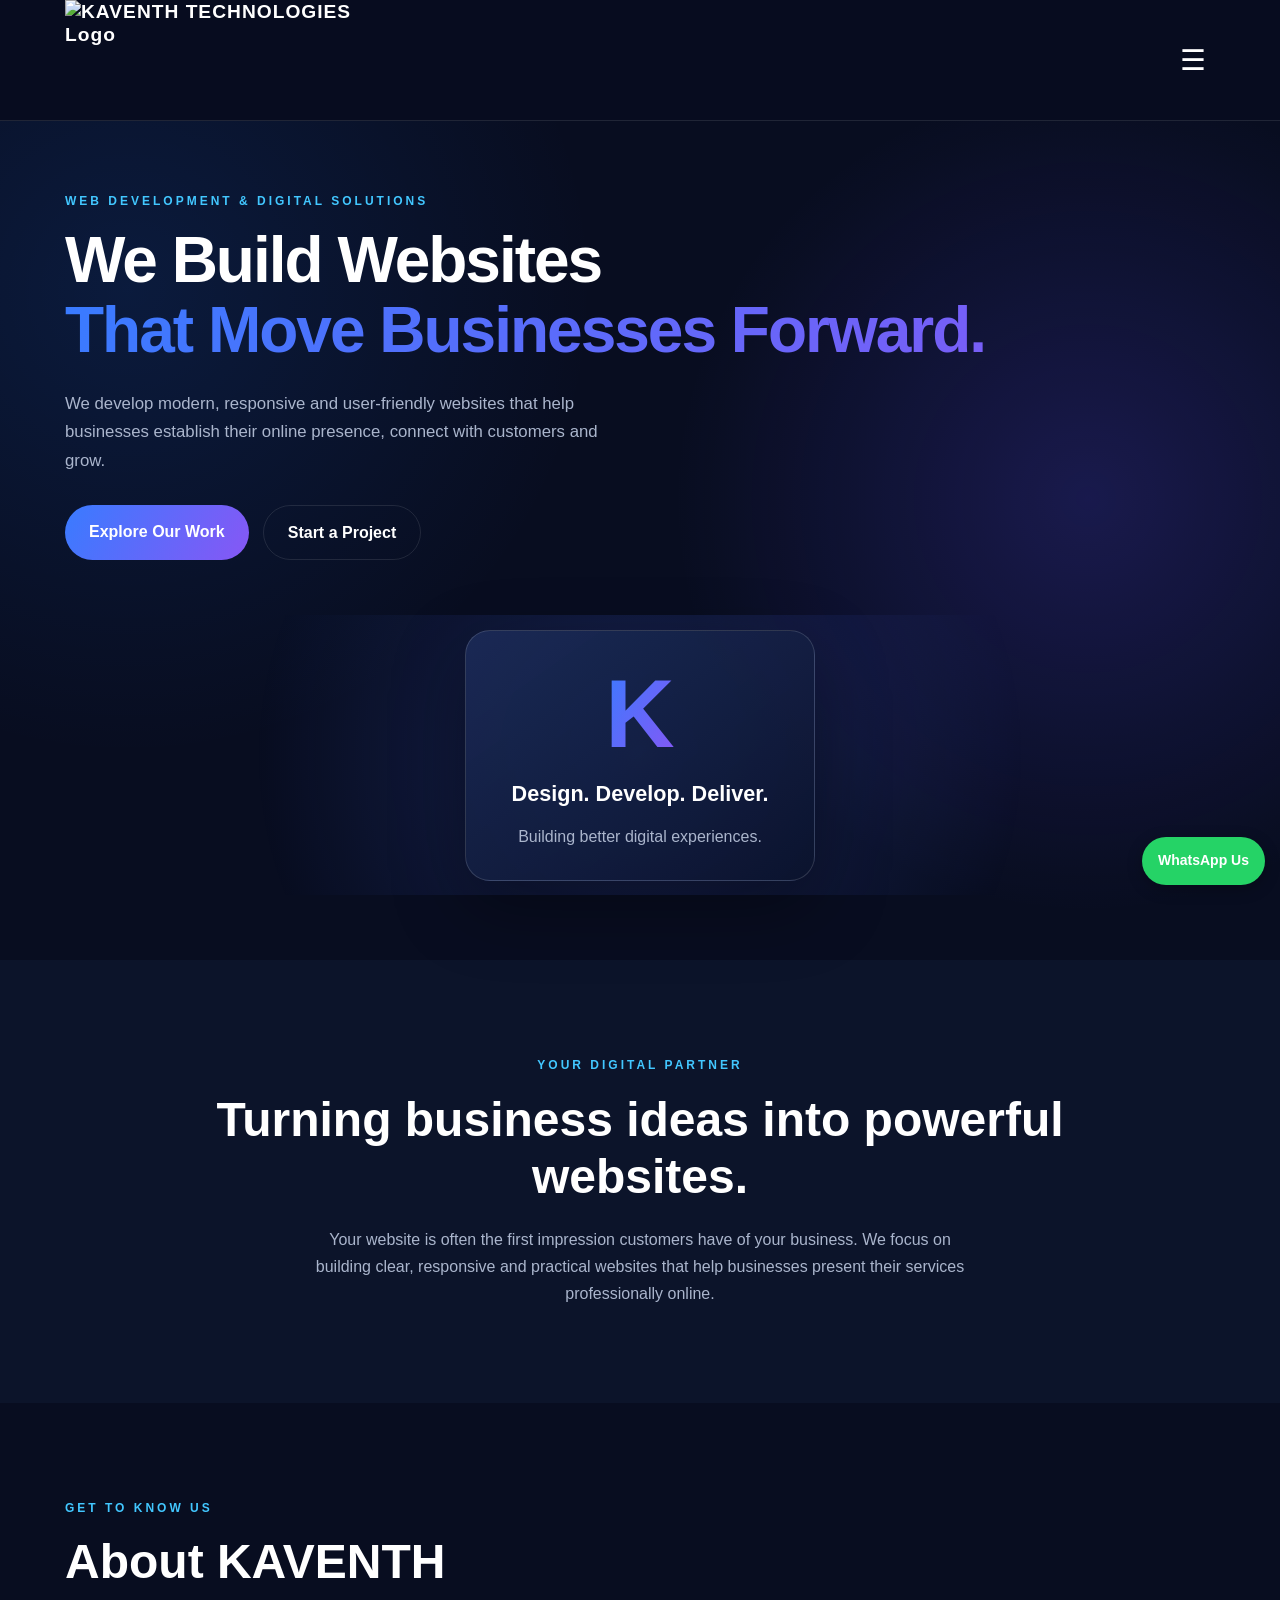
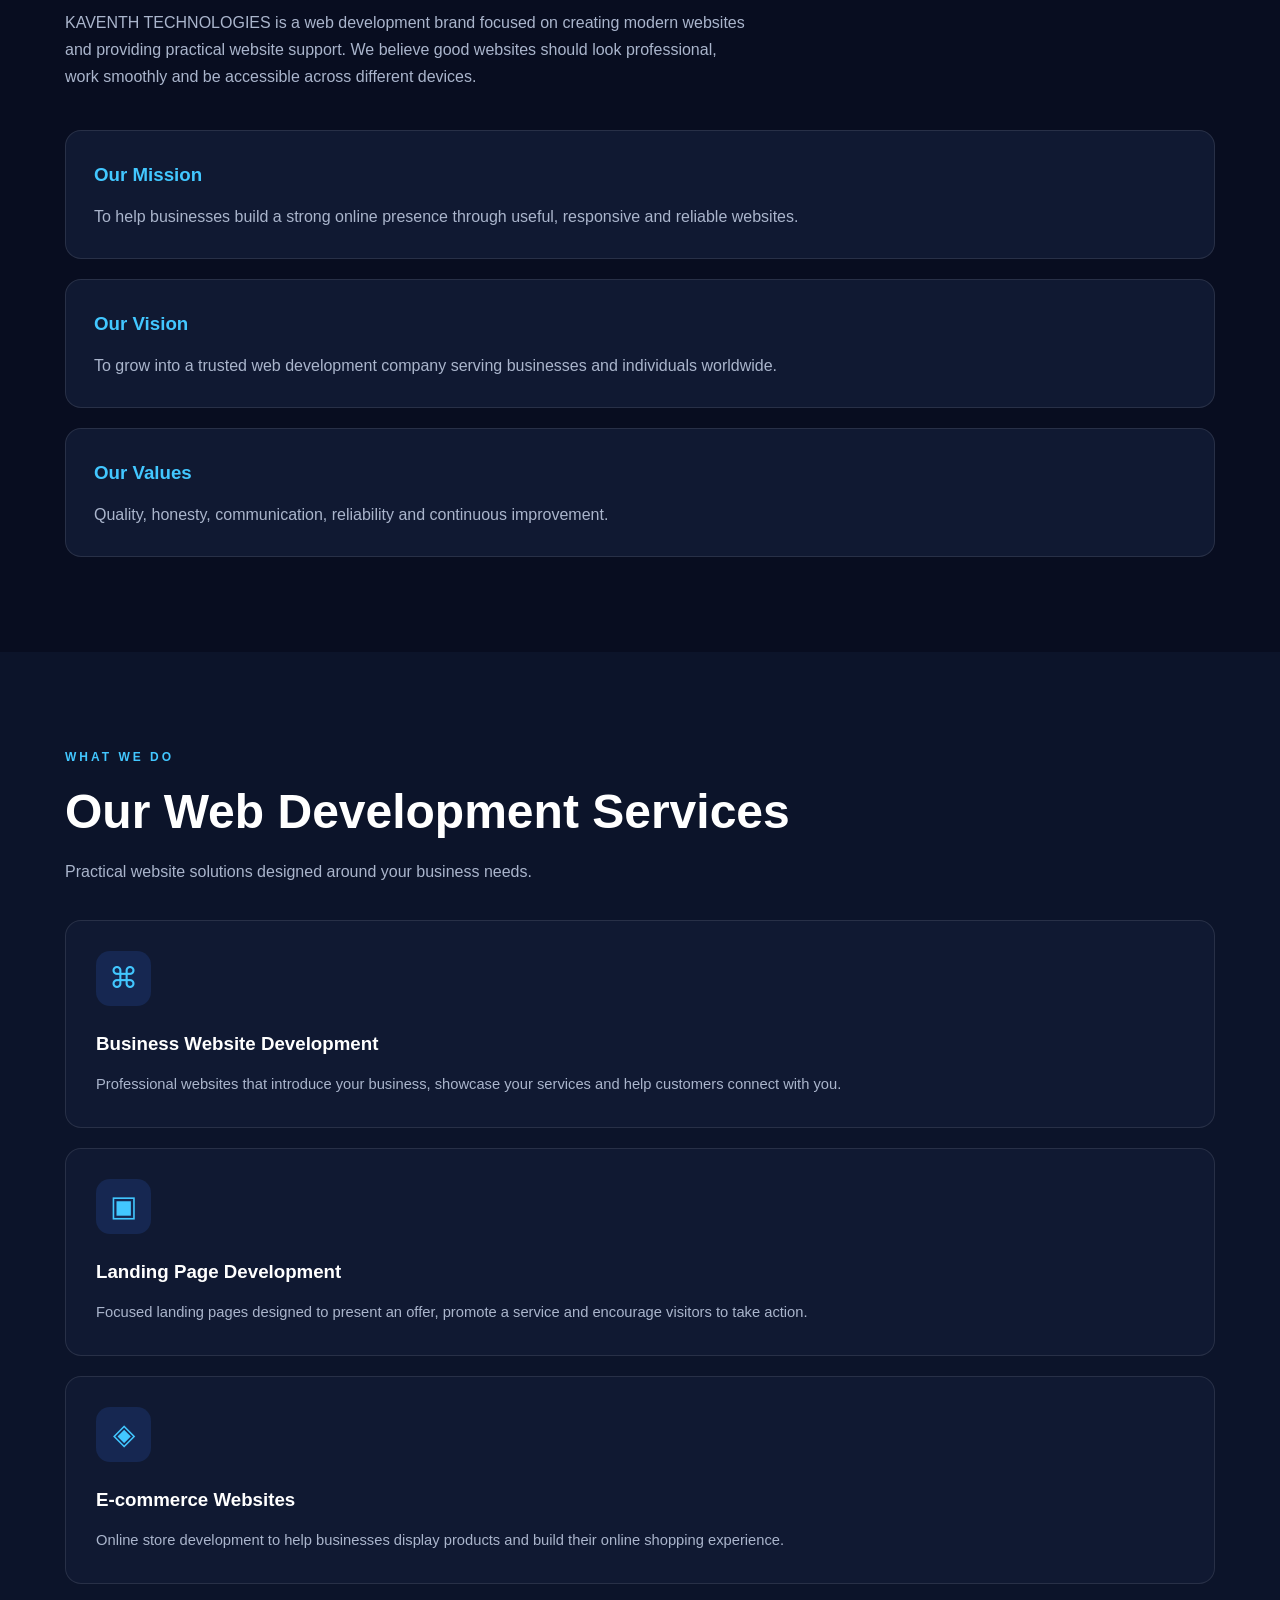
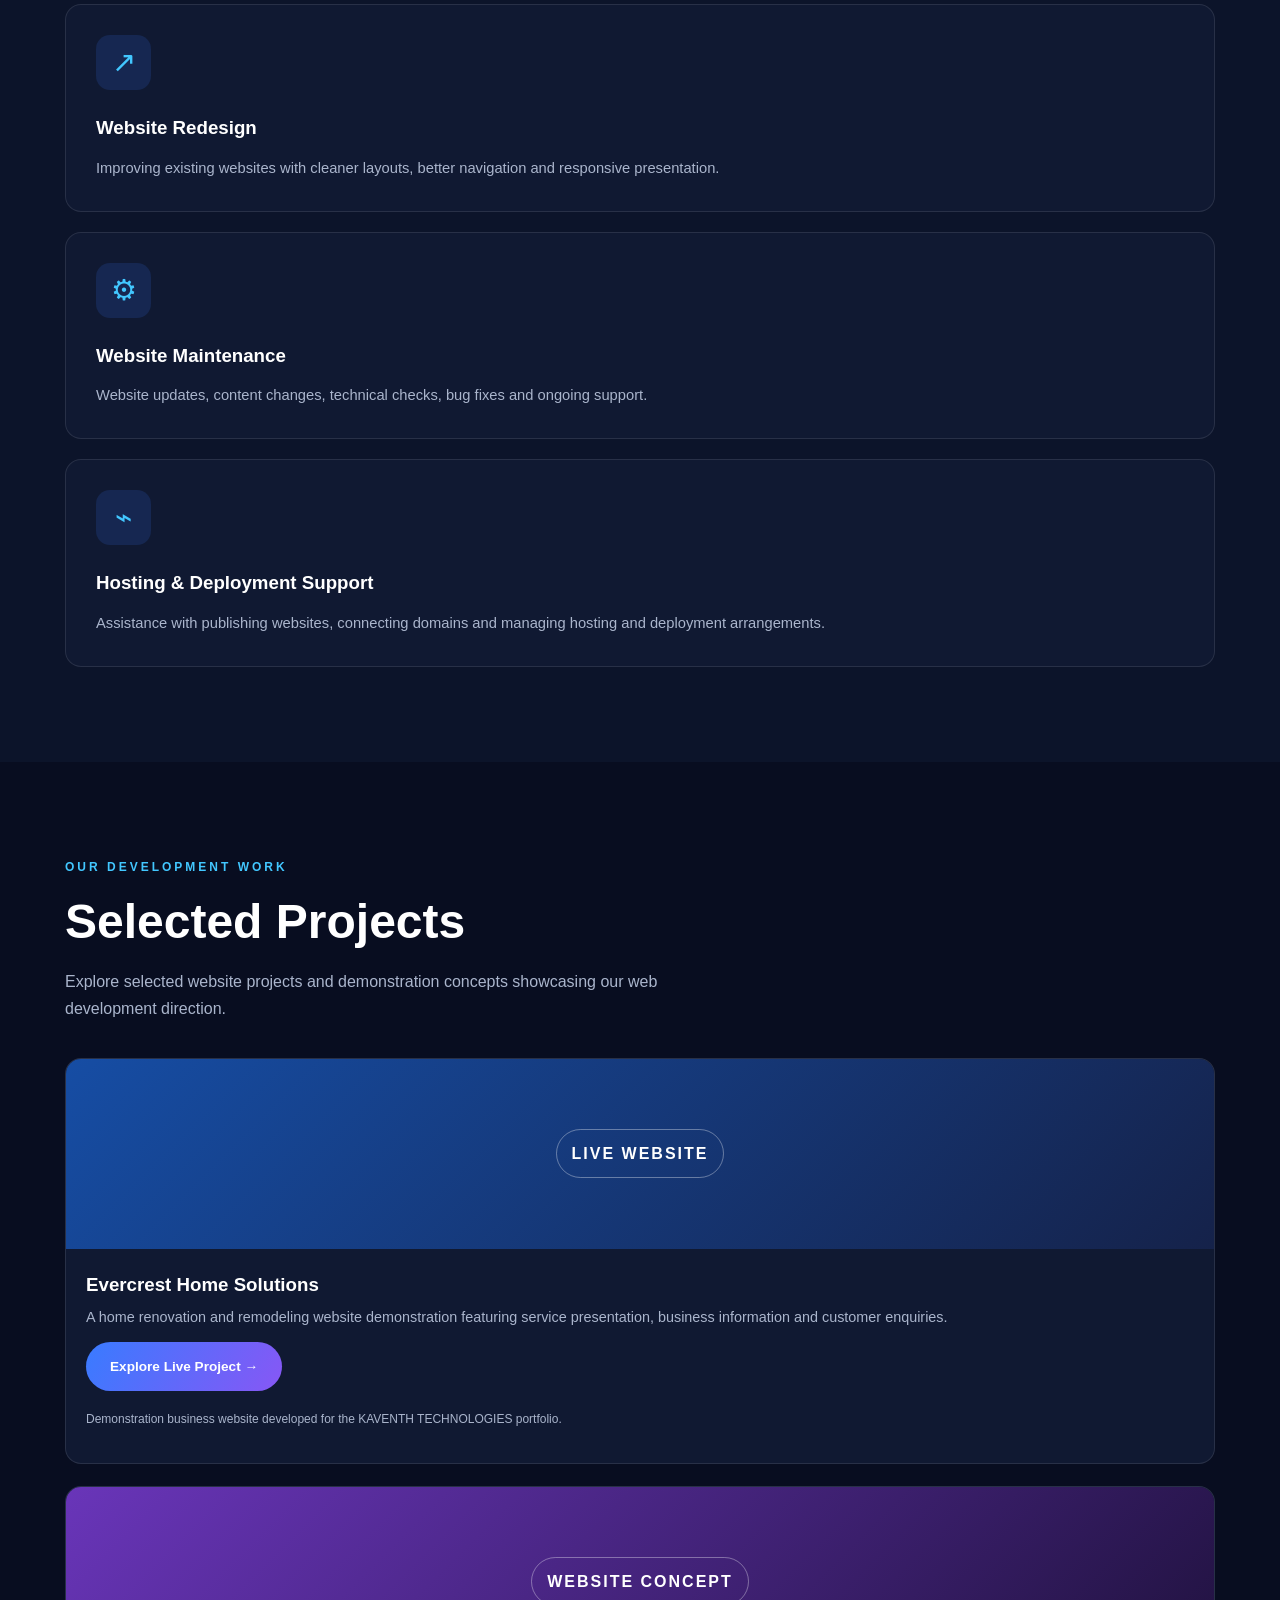
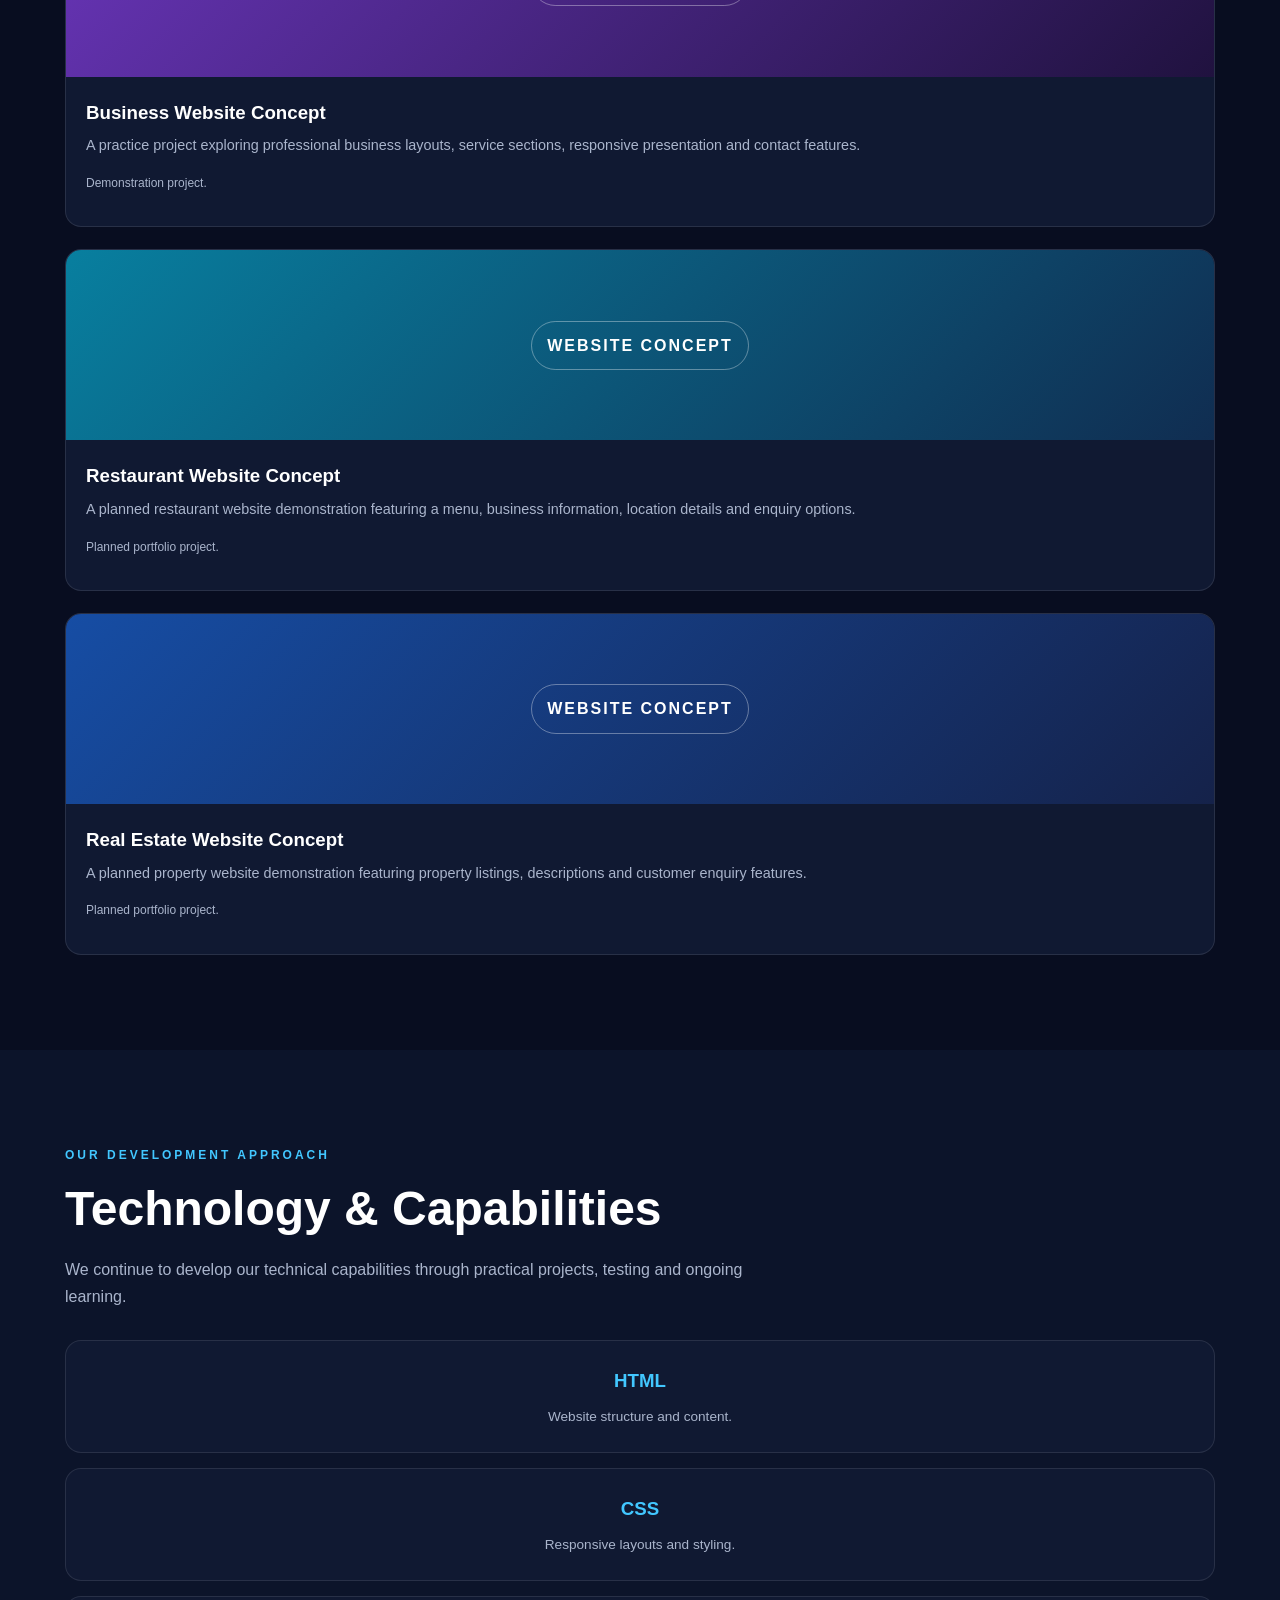
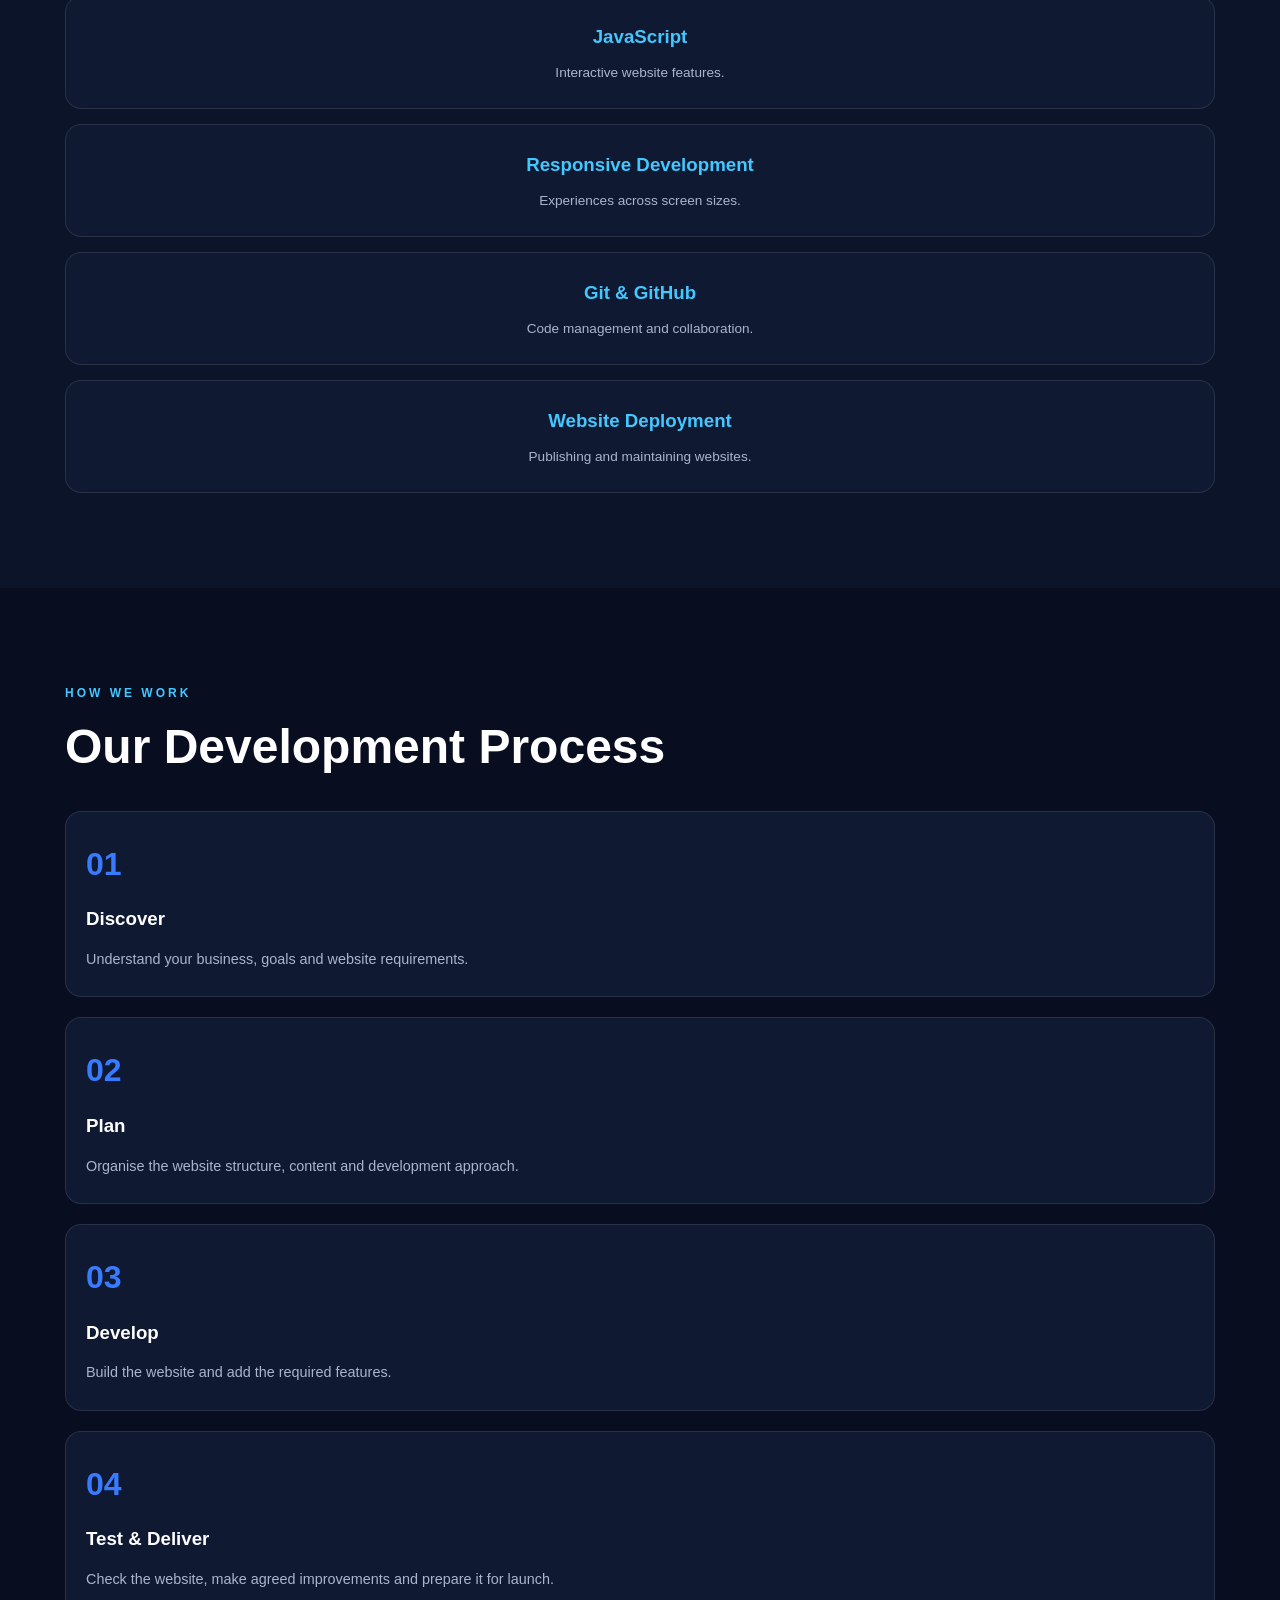
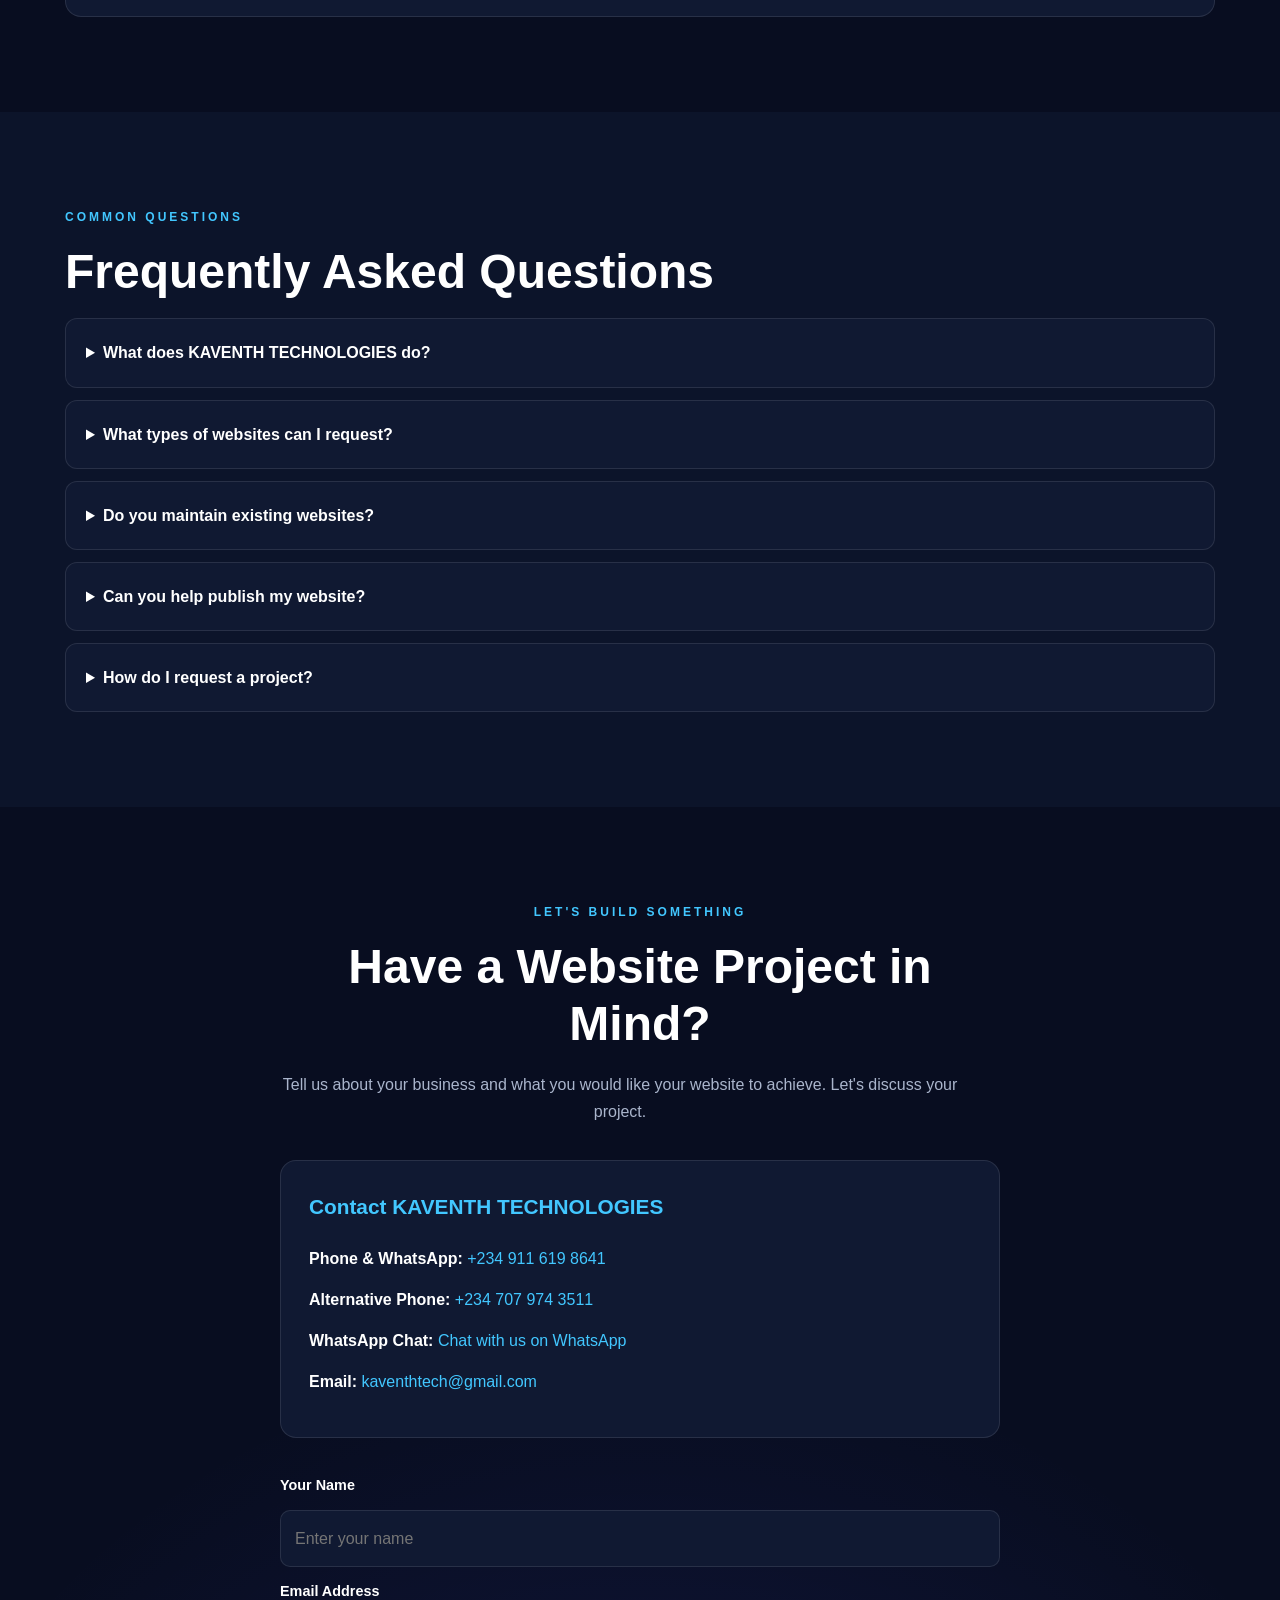
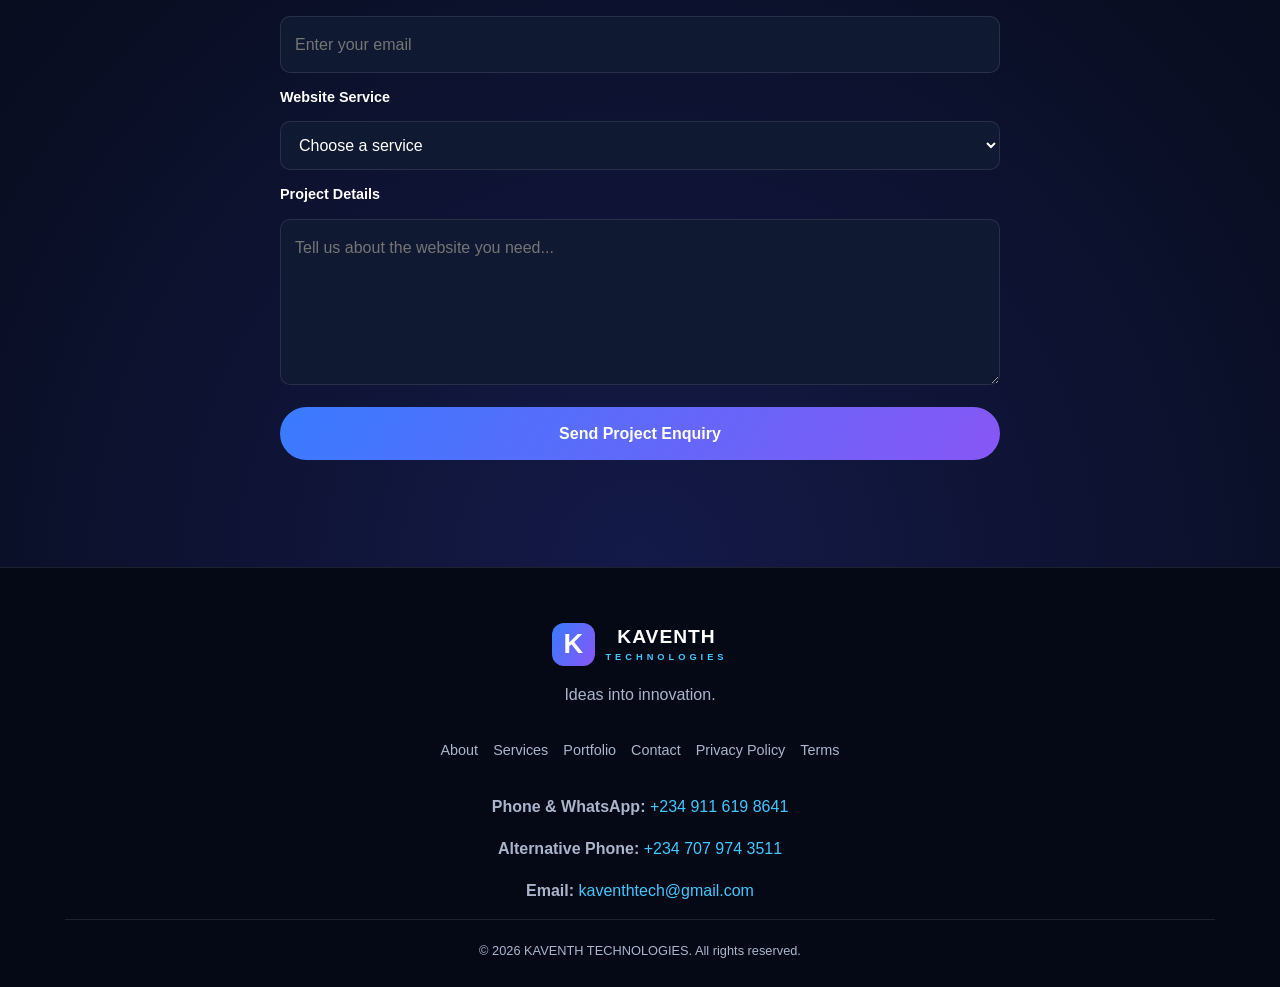
==== commit 32c676f5: "Update index.html" ====
--- a/index.html
+++ b/index.html
@@ -27,7 +27,7 @@
 
       <a href="#home" class="logo" aria-label="KAVENTH TECHNOLOGIES home">
         <img
-          src="./image/kaventh-logo.jpg"
+          src="./Image/21a39c8d-aa55-42b7-8d8a-c641ecc349b7.jpg"
           alt="KAVENTH TECHNOLOGIES Logo"
           class="brand-logo">
       </a>
--- a/style.css
+++ b/style.css
@@ -1,7 +1,7 @@
 
 /* =====================================
    KAVENTH TECHNOLOGIES
-   Premium Website Design
+   Premium Responsive Website Design
 ===================================== */
 
 :root {
@@ -97,7 +97,7 @@
   position: sticky;
   top: 0;
   z-index: 1000;
-  background: rgba(8,13,32,0.94);
+  background: rgba(8,13,32,0.96);
   backdrop-filter: blur(15px);
   border-bottom: 1px solid var(--border);
 }
@@ -108,6 +108,7 @@
   align-items: center;
   justify-content: space-between;
   gap: 20px;
+  position: relative;
 }
 
 .logo {
@@ -118,6 +119,8 @@
   font-weight: 900;
   letter-spacing: 1px;
   line-height: 1.2;
+  min-width: 0;
+  flex-shrink: 1;
 }
 
 .logo small {
@@ -139,6 +142,23 @@
   font-weight: 900;
 }
 
+.brand-logo {
+  width: 340px;
+  height: 120px;
+  max-width: none;
+  object-fit: contain;
+  display: block;
+  flex-shrink: 0;
+}
+
+@media (max-width: 650px) {
+  .brand-logo {
+    width: 280px;
+    height: 100px;
+  }
+
+  }
+
 .nav-links {
   display: flex;
   align-items: center;
@@ -165,11 +185,17 @@
 
 .menu-toggle {
   display: none;
+  flex-shrink: 0;
   background: transparent;
   border: 0;
   color: white;
   font-size: 1.8rem;
   cursor: pointer;
+  padding: 8px;
+  line-height: 1;
+  min-width: 44px;
+  min-height: 44px;
+  z-index: 1002;
 }
 
 /* HERO */
@@ -401,6 +427,7 @@
   border-radius: var(--radius);
   overflow: hidden;
   border: 1px solid var(--border);
+  padding-bottom: 20px;
 }
 
 .project-image {
@@ -435,8 +462,16 @@
 
 .project-card p {
   color: var(--muted);
-  padding: 0 20px 22px;
+  padding: 0 20px 12px;
   font-size: 0.9rem;
+}
+
+.project-action {
+  padding: 0 20px 15px;
+}
+
+.project-card .btn {
+  font-size: 0.85rem;
 }
 
 /* SKILLS */
@@ -447,7 +482,7 @@
 
 .skills-grid {
   display: grid;
-  grid-template-columns: repeat(4, 1fr);
+  grid-template-columns: repeat(3, 1fr);
   gap: 15px;
   margin-top: 30px;
 }
@@ -586,6 +621,45 @@
   text-align: center;
 }
 
+/* DIRECT CONTACT DETAILS */
+
+.contact-details {
+  margin: 35px auto;
+  padding: 28px;
+  text-align: left;
+  background: var(--surface);
+  border: 1px solid var(--border);
+  border-radius: var(--radius);
+}
+
+.contact-details h3 {
+  color: var(--accent);
+  margin-bottom: 20px;
+  font-size: 1.3rem;
+}
+
+.contact-details p {
+  color: var(--muted);
+  margin: 14px 0;
+  overflow-wrap: anywhere;
+}
+
+.contact-details strong {
+  color: var(--white);
+}
+
+.contact-details a,
+.footer .container > p a {
+  color: var(--accent);
+  transition: color 0.3s;
+}
+
+.contact-details a:hover,
+.footer .container > p a:hover {
+  color: var(--white);
+  text-decoration: underline;
+}
+
 /* FOOTER */
 
 .footer {
@@ -628,6 +702,34 @@
   padding-top: 20px;
 }
 
+/* FLOATING WHATSAPP BUTTON */
+
+.whatsapp-float {
+  position: fixed;
+  right: 20px;
+  bottom: 20px;
+  z-index: 9999;
+  display: inline-flex;
+  align-items: center;
+  justify-content: center;
+  white-space: nowrap;
+  background: #25D366;
+  color: #ffffff;
+  text-decoration: none;
+  padding: 14px 19px;
+  border-radius: 50px;
+  font-family: Arial, sans-serif;
+  font-size: 15px;
+  font-weight: bold;
+  box-shadow: 0 4px 15px rgba(0,0,0,0.25);
+  transition: background 0.2s, transform 0.2s;
+}
+
+.whatsapp-float:hover {
+  background: #1ebe5d;
+  transform: translateY(-2px);
+}
+
 /* ANIMATIONS */
 
 @keyframes fadeUp {
@@ -635,6 +737,7 @@
     opacity: 0;
     transform: translateY(20px);
   }
+
   to {
     opacity: 1;
     transform: translateY(0);
@@ -669,6 +772,11 @@
   .process-grid {
     grid-template-columns: repeat(2, 1fr);
   }
+
+  .brand-logo {
+    width: 160px;
+    height: 60px;
+  }
 }
 
 /* MOBILE */
@@ -678,12 +786,24 @@
     padding: 70px 0;
   }
 
-  .navbar {
-    min-height: 70px;
+ .navbar {
+  min-height: 110px;
+  gap: 10px;
+
+  }
+
+  .brand-logo {
+  width: 260px;
+  height: 95px;
+  max-width: 100%;
+  object-fit: contain;
+}
   }
 
   .menu-toggle {
-    display: block;
+    display: inline-flex;
+    align-items: center;
+    justify-content: center;
   }
 
   .nav-links {
@@ -698,6 +818,7 @@
     background: #0c142a;
     padding: 15px 5% 25px;
     border-bottom: 1px solid var(--border);
+    box-shadow: 0 15px 25px rgba(0,0,0,0.25);
   }
 
   .nav-links.active {
@@ -758,7 +879,14 @@
   .footer-links {
     gap: 15px;
   }
-}
+
+  .whatsapp-float {
+    right: 15px;
+    bottom: 15px;
+    padding: 12px 16px;
+    font-size: 14px;
+  }
+
 
 /* REDUCED MOTION ACCESSIBILITY */
 
@@ -770,48 +898,5 @@
     animation-duration: 0.01ms !important;
     transition-duration: 0.01ms !important;
   }
-}
-/* DIRECT CONTACT DETAILS */
-
-.contact-details {
-  margin: 35px auto;
-  padding: 28px;
-  text-align: left;
-  background: var(--surface);
-  border: 1px solid var(--border);
-  border-radius: var(--radius);
-}
-
-.contact-details h3 {
-  color: var(--accent);
-  margin-bottom: 20px;
-  font-size: 1.3rem;
-}
-
-.contact-details p {
-  color: var(--muted);
-  margin: 14px 0;
-  overflow-wrap: anywhere;
-}
-
-.contact-details strong {
-  color: var(--white);
-}
-
-.contact-details a,
-.footer .container > p a {
-  color: var(--accent);
-  transition: color 0.3s;
-}
-
-.contact-details a:hover,
-.footer .container > p a:hover {
-  color: var(--white);
-  text-decoration: underline;
-}.brand-logo {
-  width: 360px;
-  height: 130px;
-  max-width: 100%;
-  object-fit: contain;
-  display: block;
    }
+   
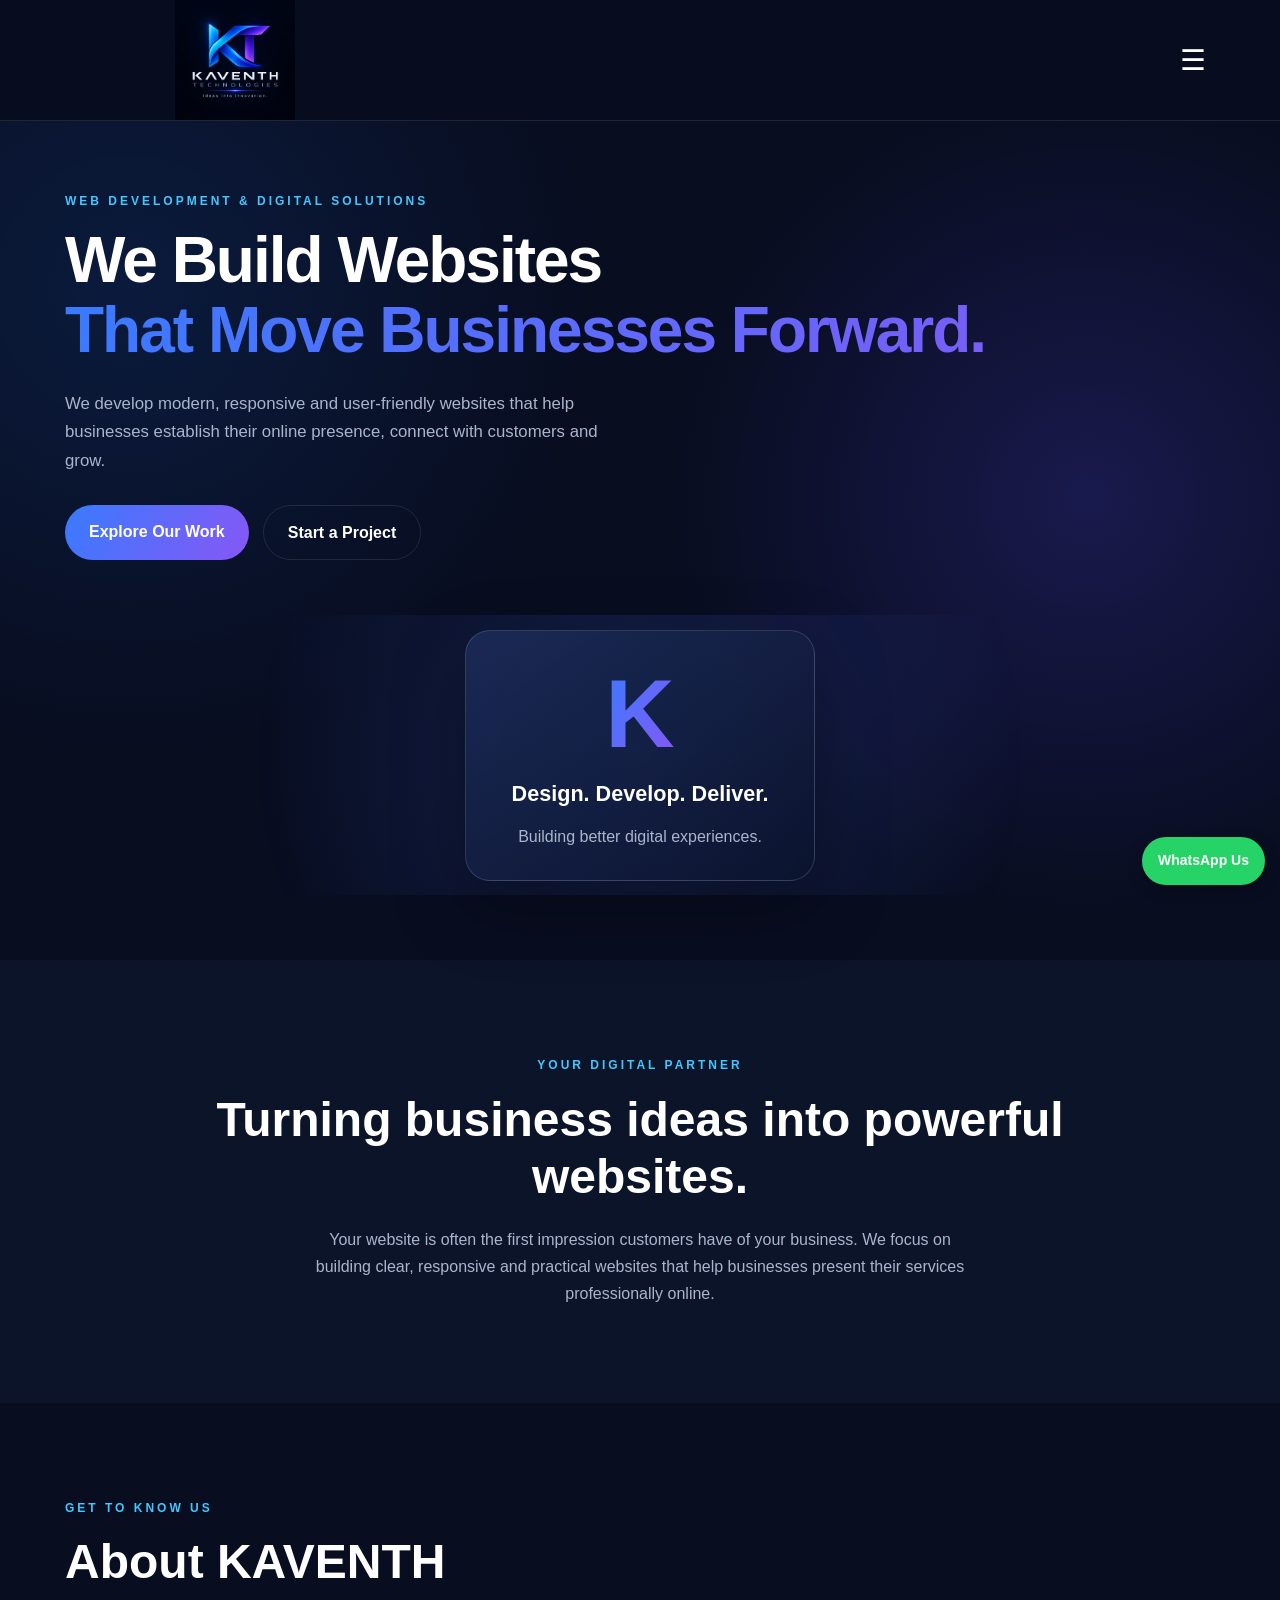
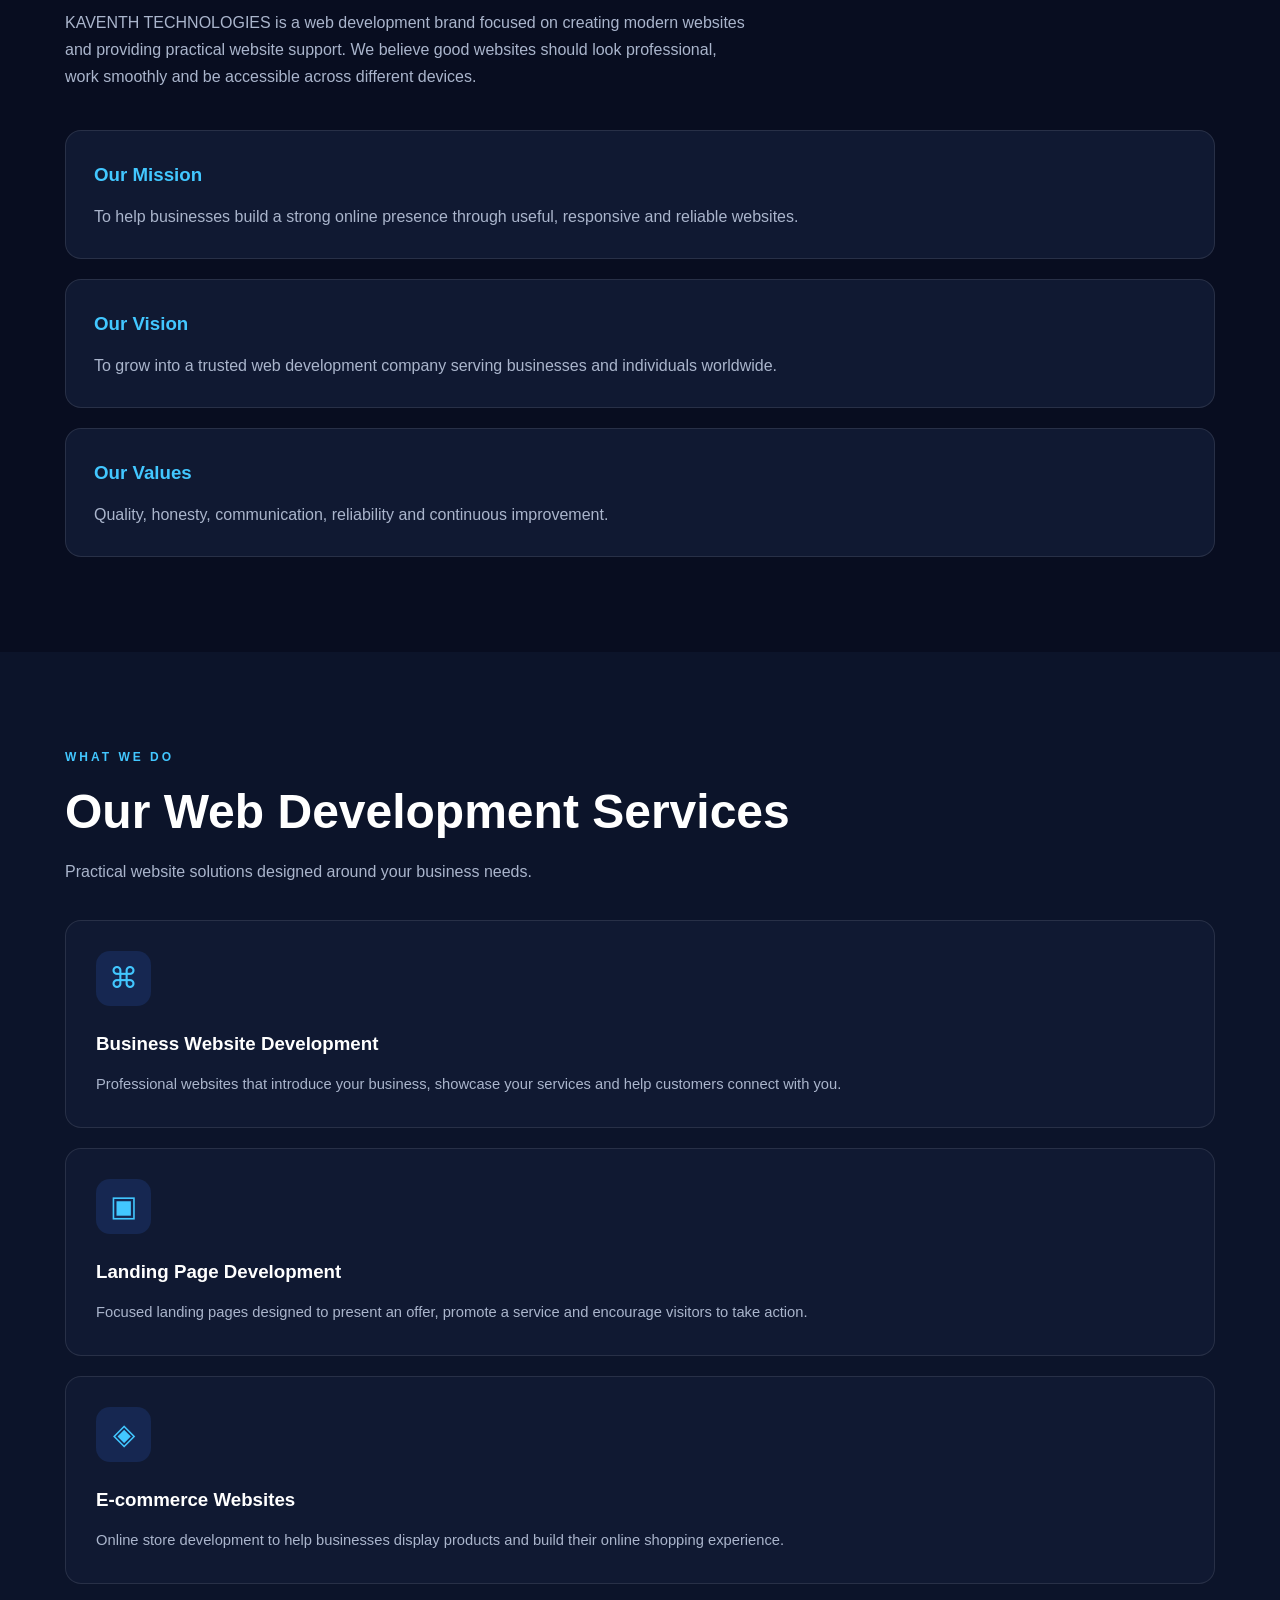
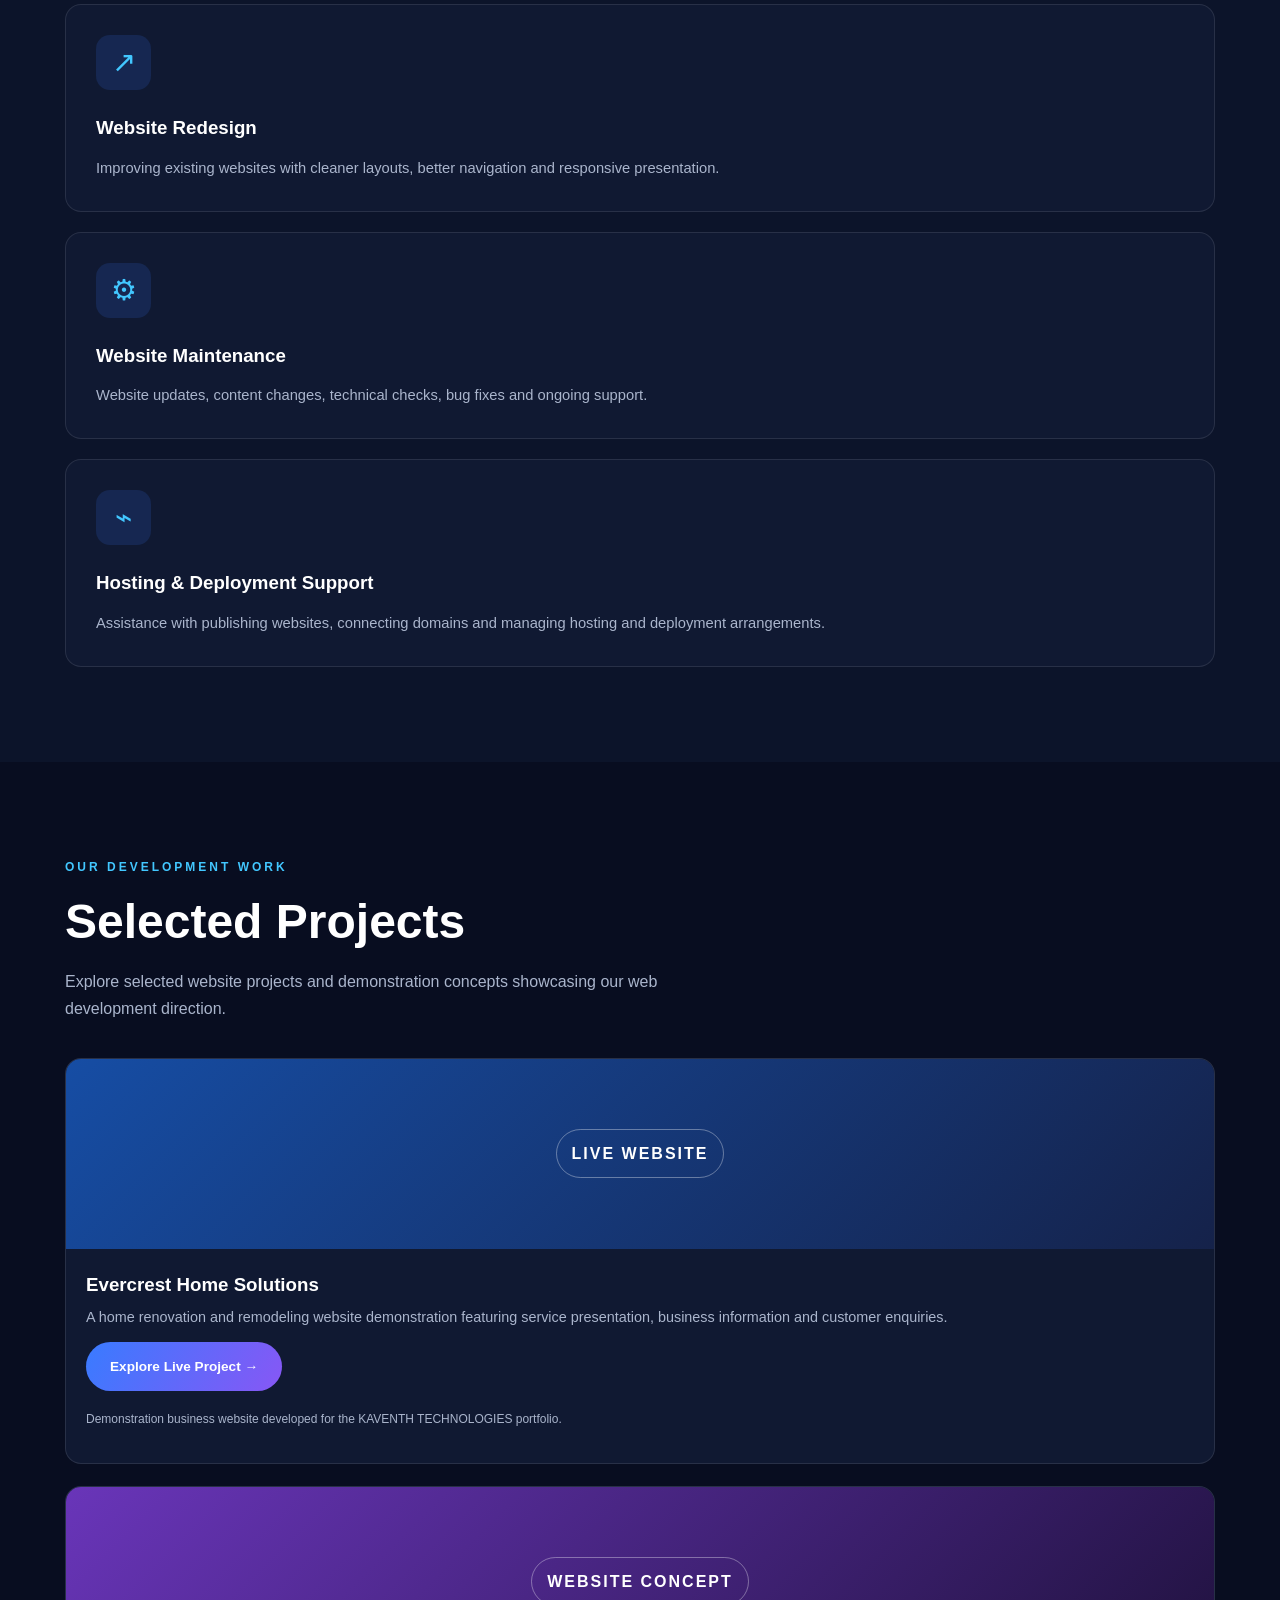
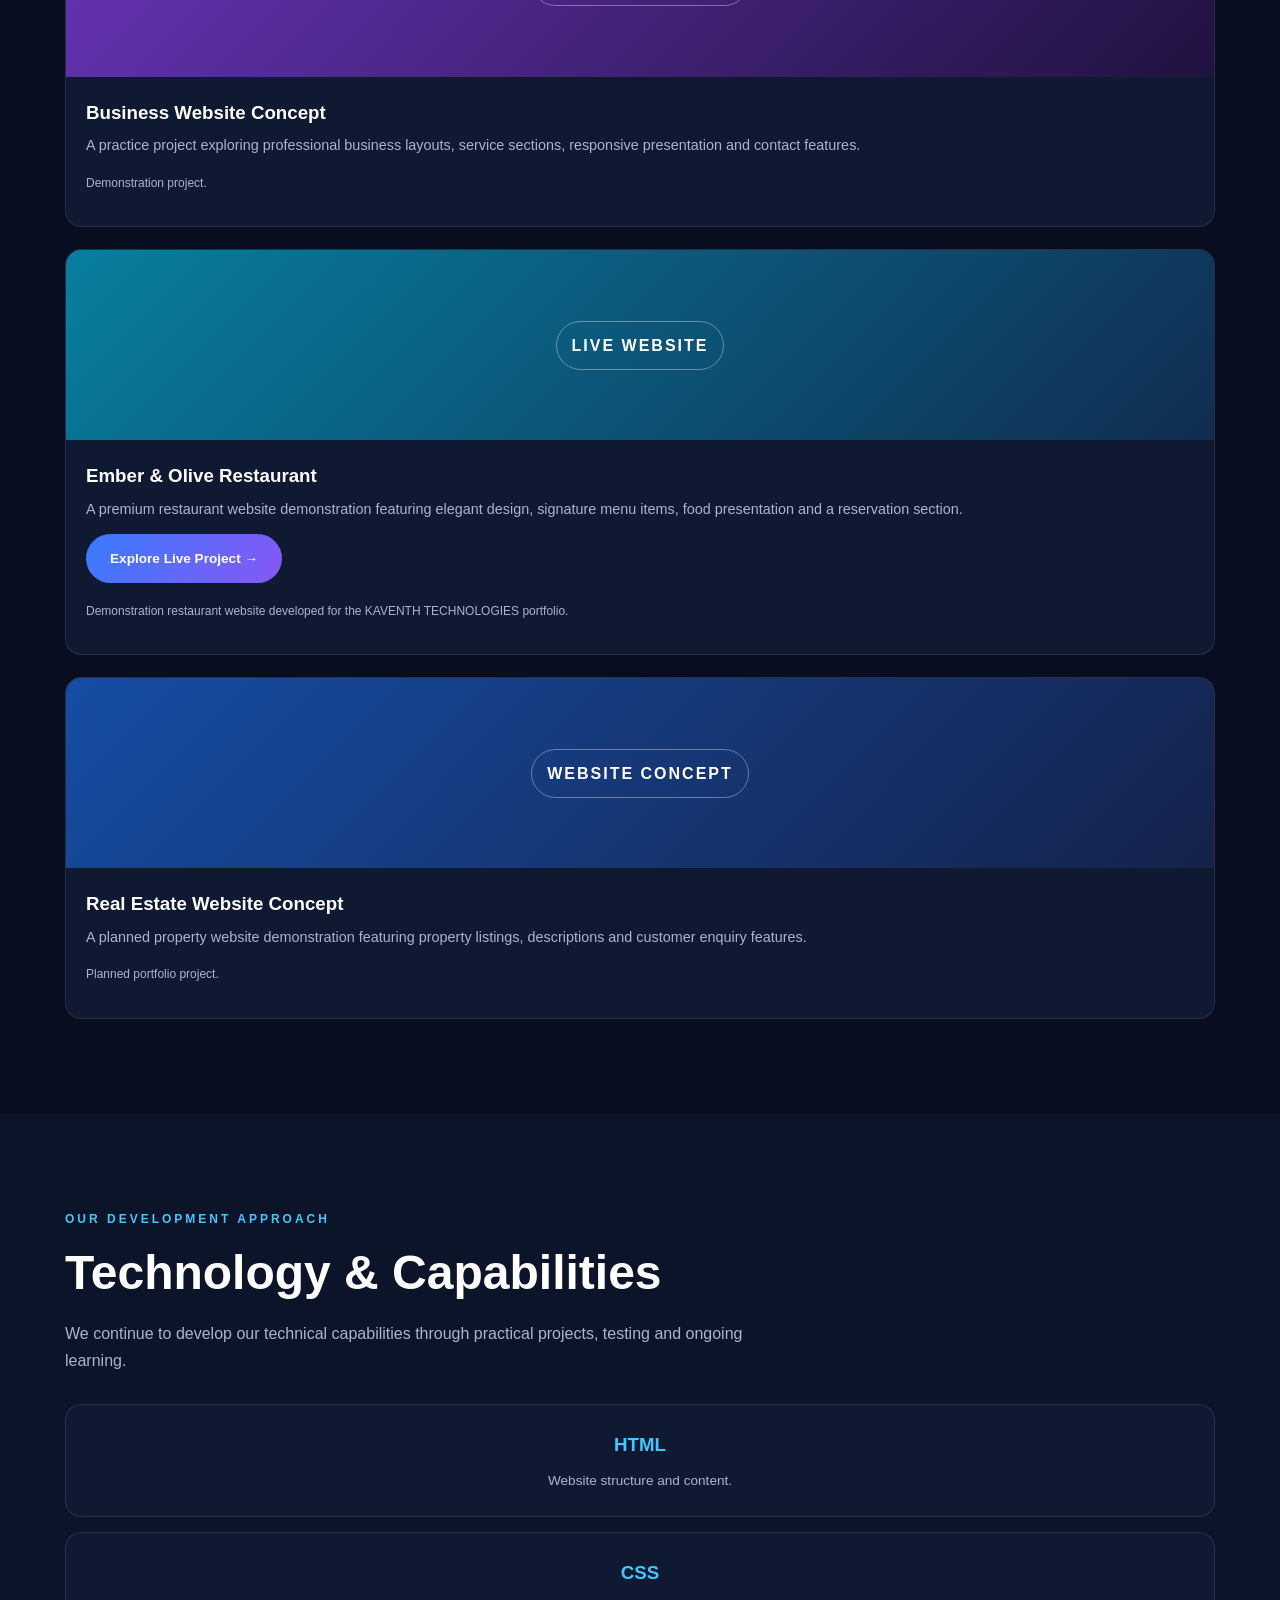
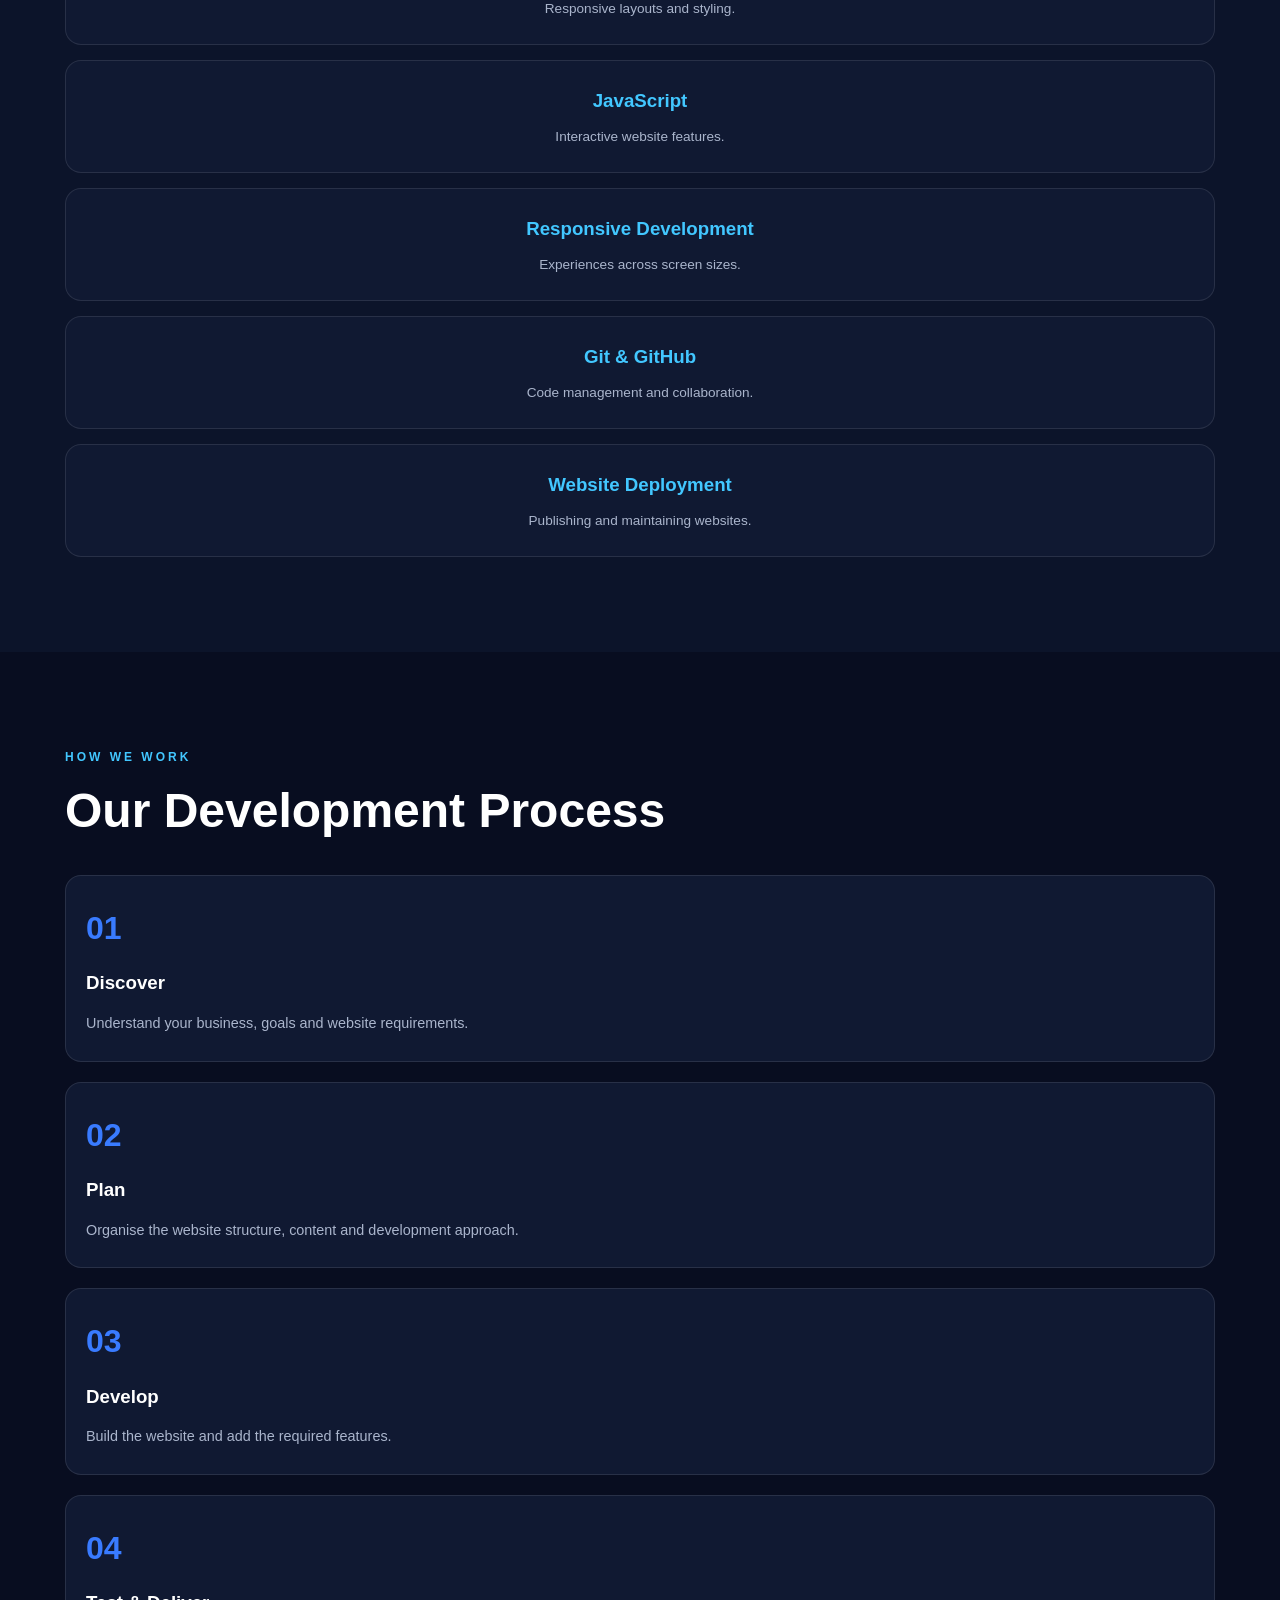
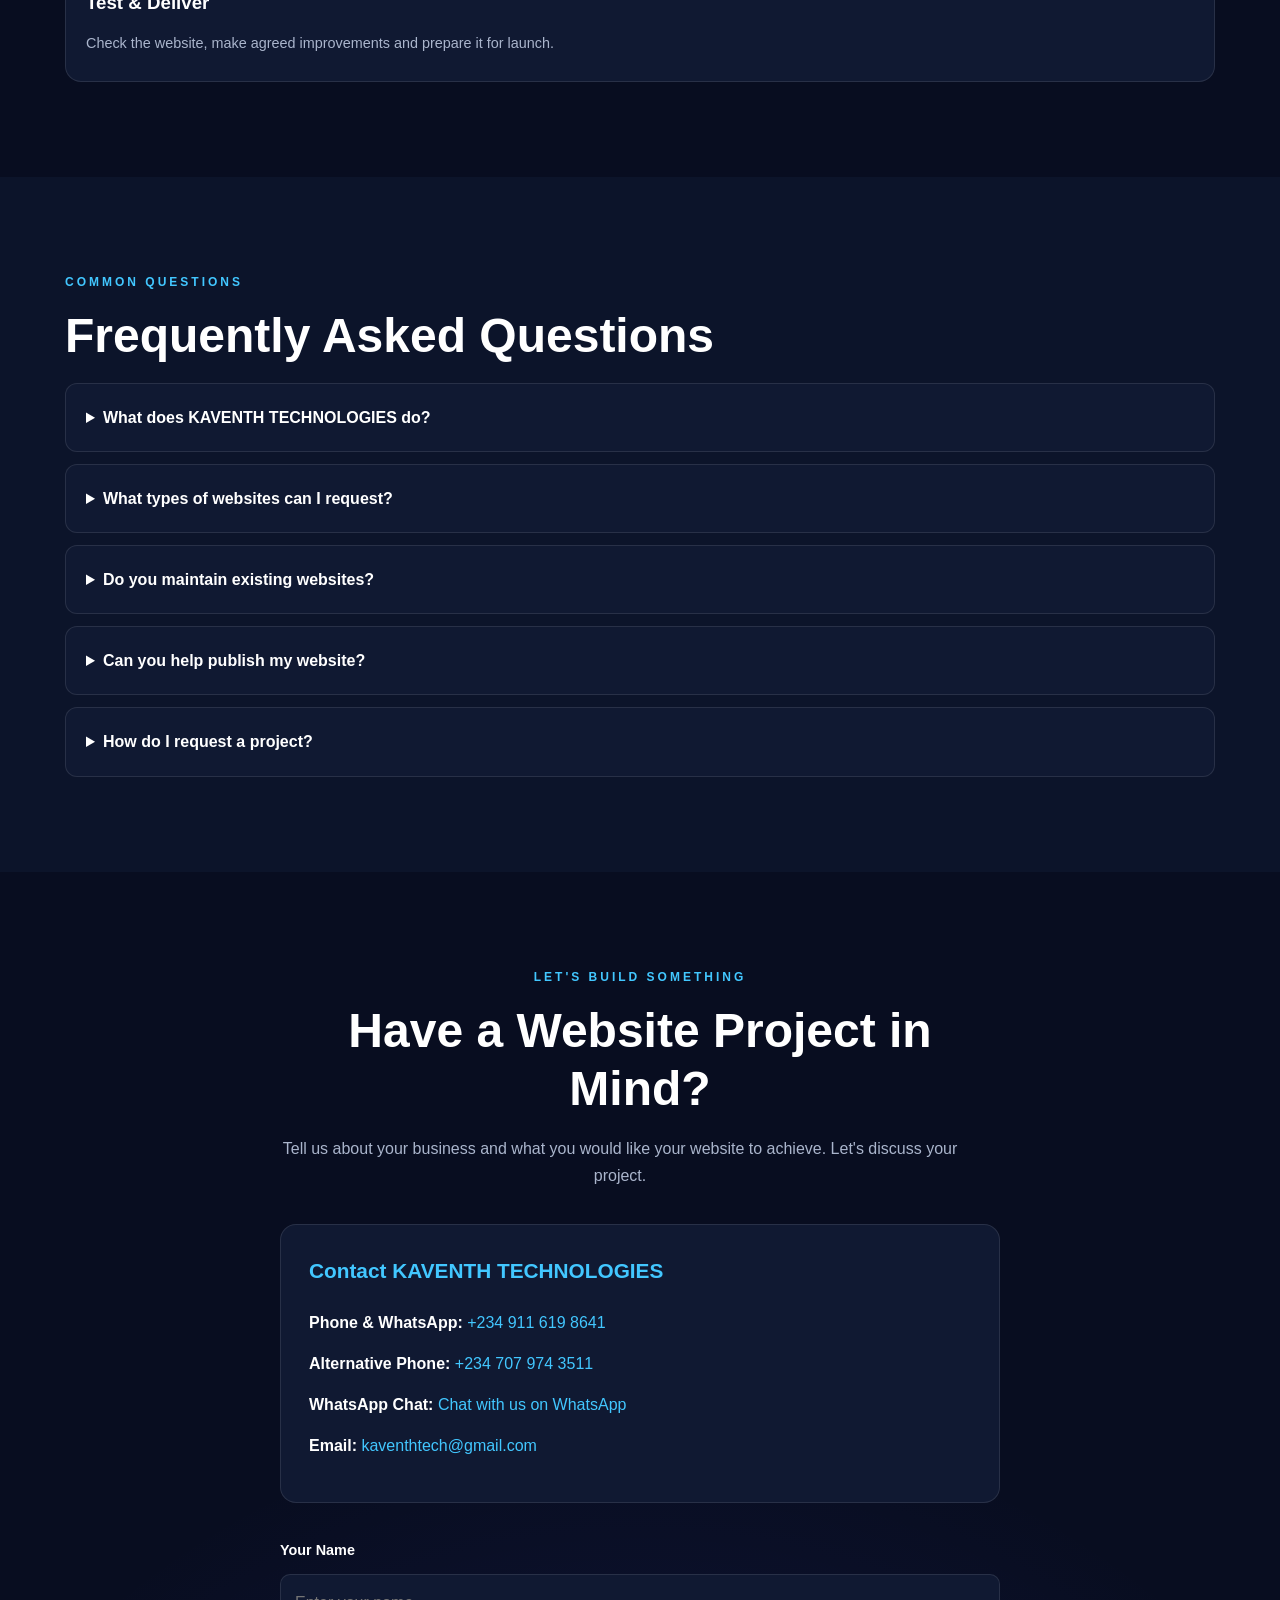
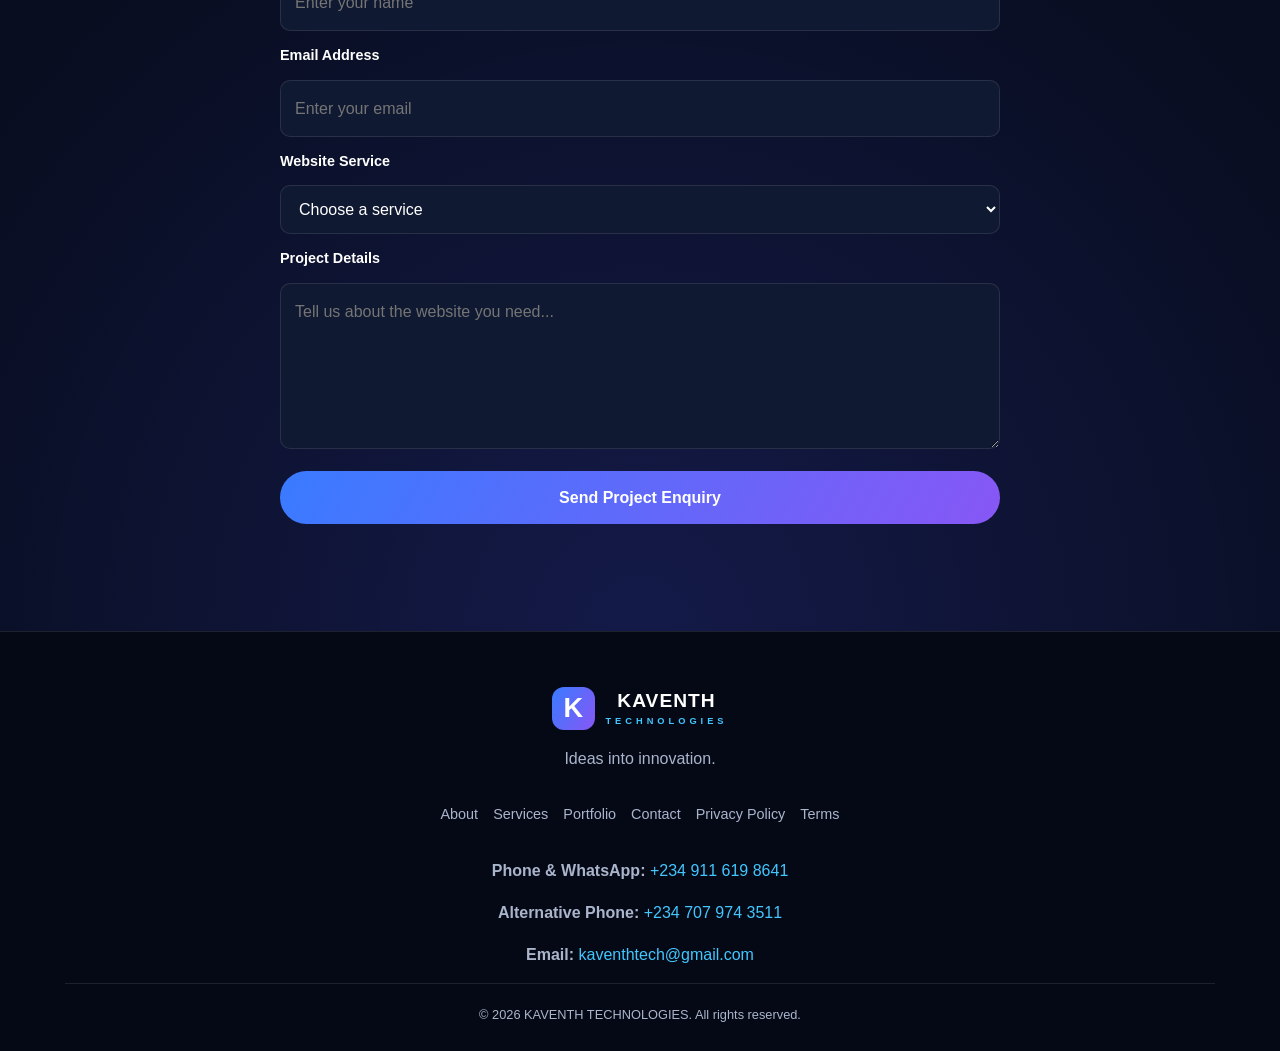
==== commit 0d92b0d9: "Update index.html" ====
--- a/index.html
+++ b/index.html
@@ -296,21 +296,36 @@
             <p><small>Demonstration project.</small></p>
           </article>
 
-          <article class="project-card">
-            <div class="project-image project-three">
-              <span>WEBSITE CONCEPT</span>
-            </div>
-
-            <h3>Restaurant Website Concept</h3>
-
-            <p>
-              A planned restaurant website demonstration
-              featuring a menu, business information,
-              location details and enquiry options.
-            </p>
-
-            <p><small>Planned portfolio project.</small></p>
-          </article>
+<article class="project-card">
+  <div class="project-image project-three">
+    <span>LIVE WEBSITE</span>
+  </div>
+
+  <h3>Ember & Olive Restaurant</h3>
+
+  <p>
+    A premium restaurant website demonstration
+    featuring elegant design, signature menu items,
+    food presentation and a reservation section.
+  </p>
+
+  <div class="project-action">
+    <a
+      href="https://kaventhtech.github.io/EMBER-OLIVE-RESTAURANT./"
+      class="btn btn-primary"
+      target="_blank"
+      rel="noopener noreferrer">
+      Explore Live Project →
+    </a>
+  </div>
+
+  <p>
+    <small>
+      Demonstration restaurant website developed
+      for the KAVENTH TECHNOLOGIES portfolio.
+    </small>
+  </p>
+</article>
 
           <article class="project-card">
             <div class="project-image project-one">
@@ -659,4 +674,5 @@
   </a>
 
 </body>
-</html>
+  </html>
+            
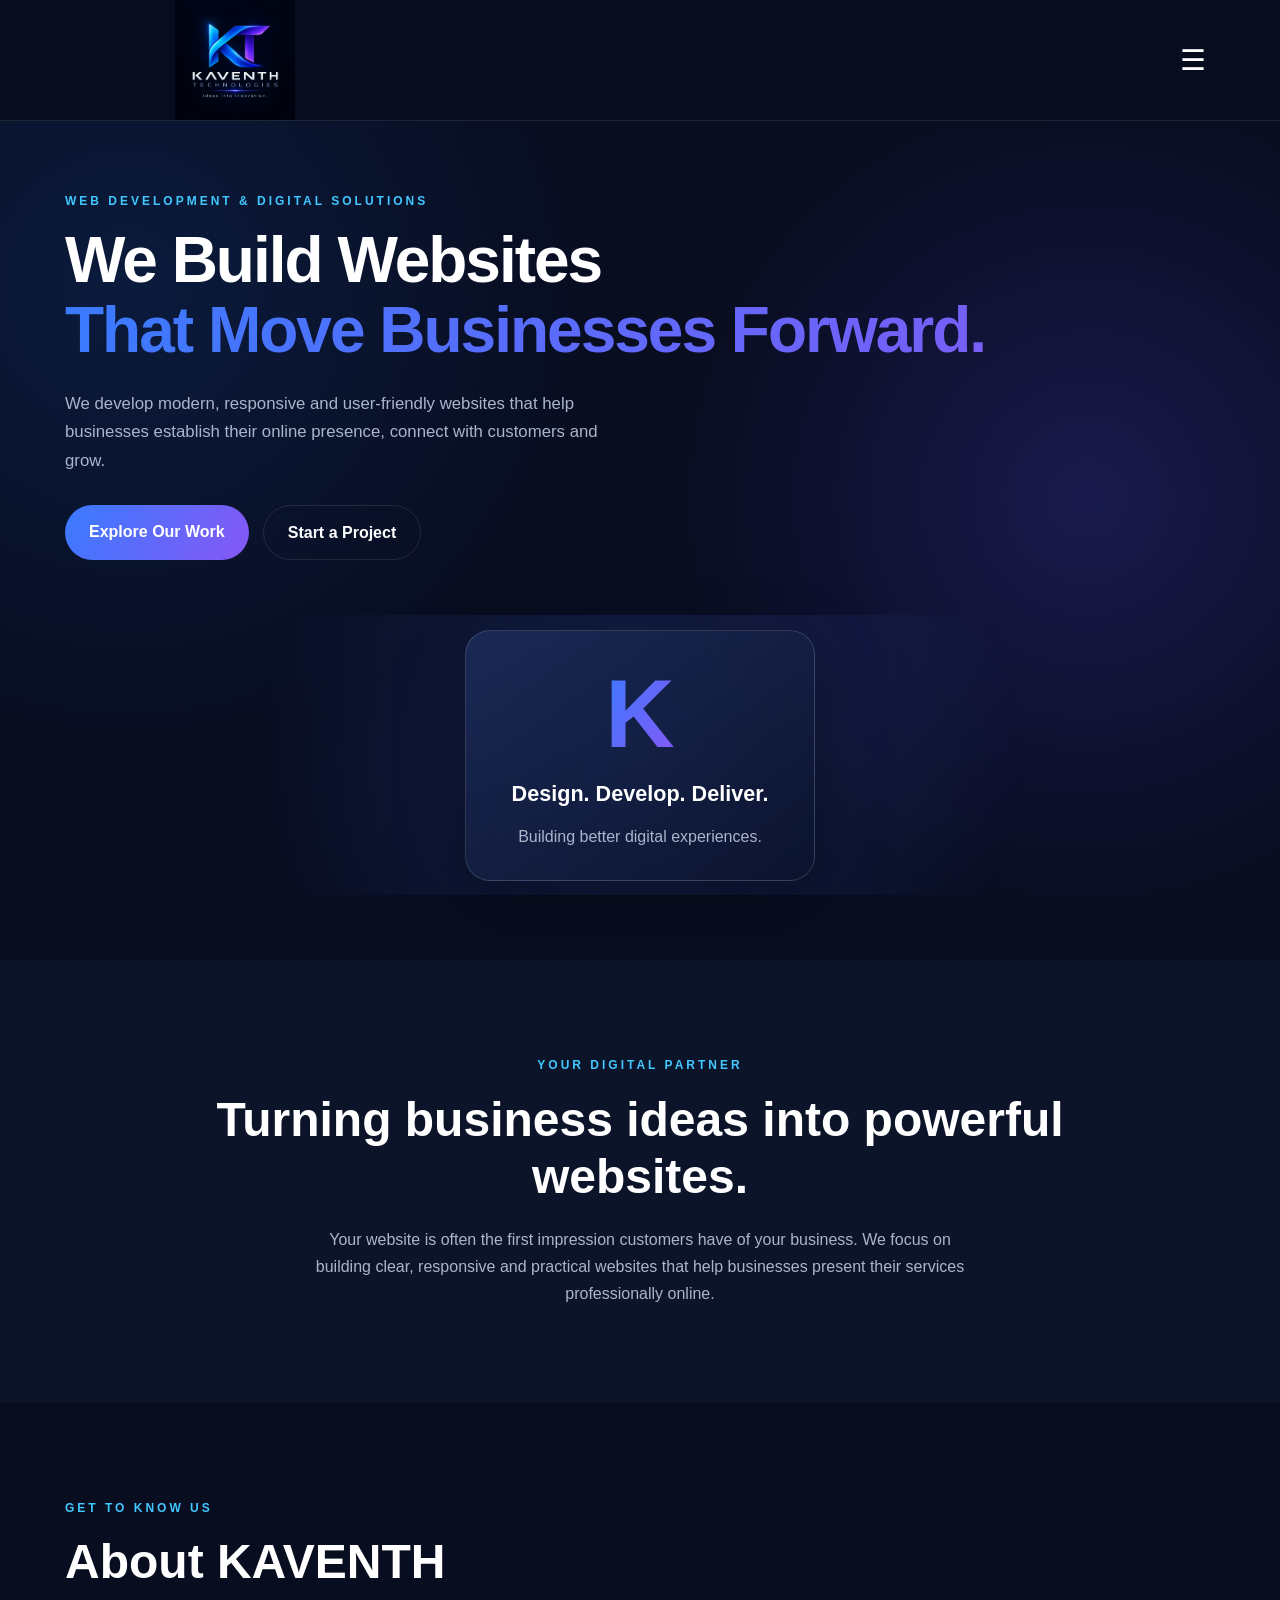
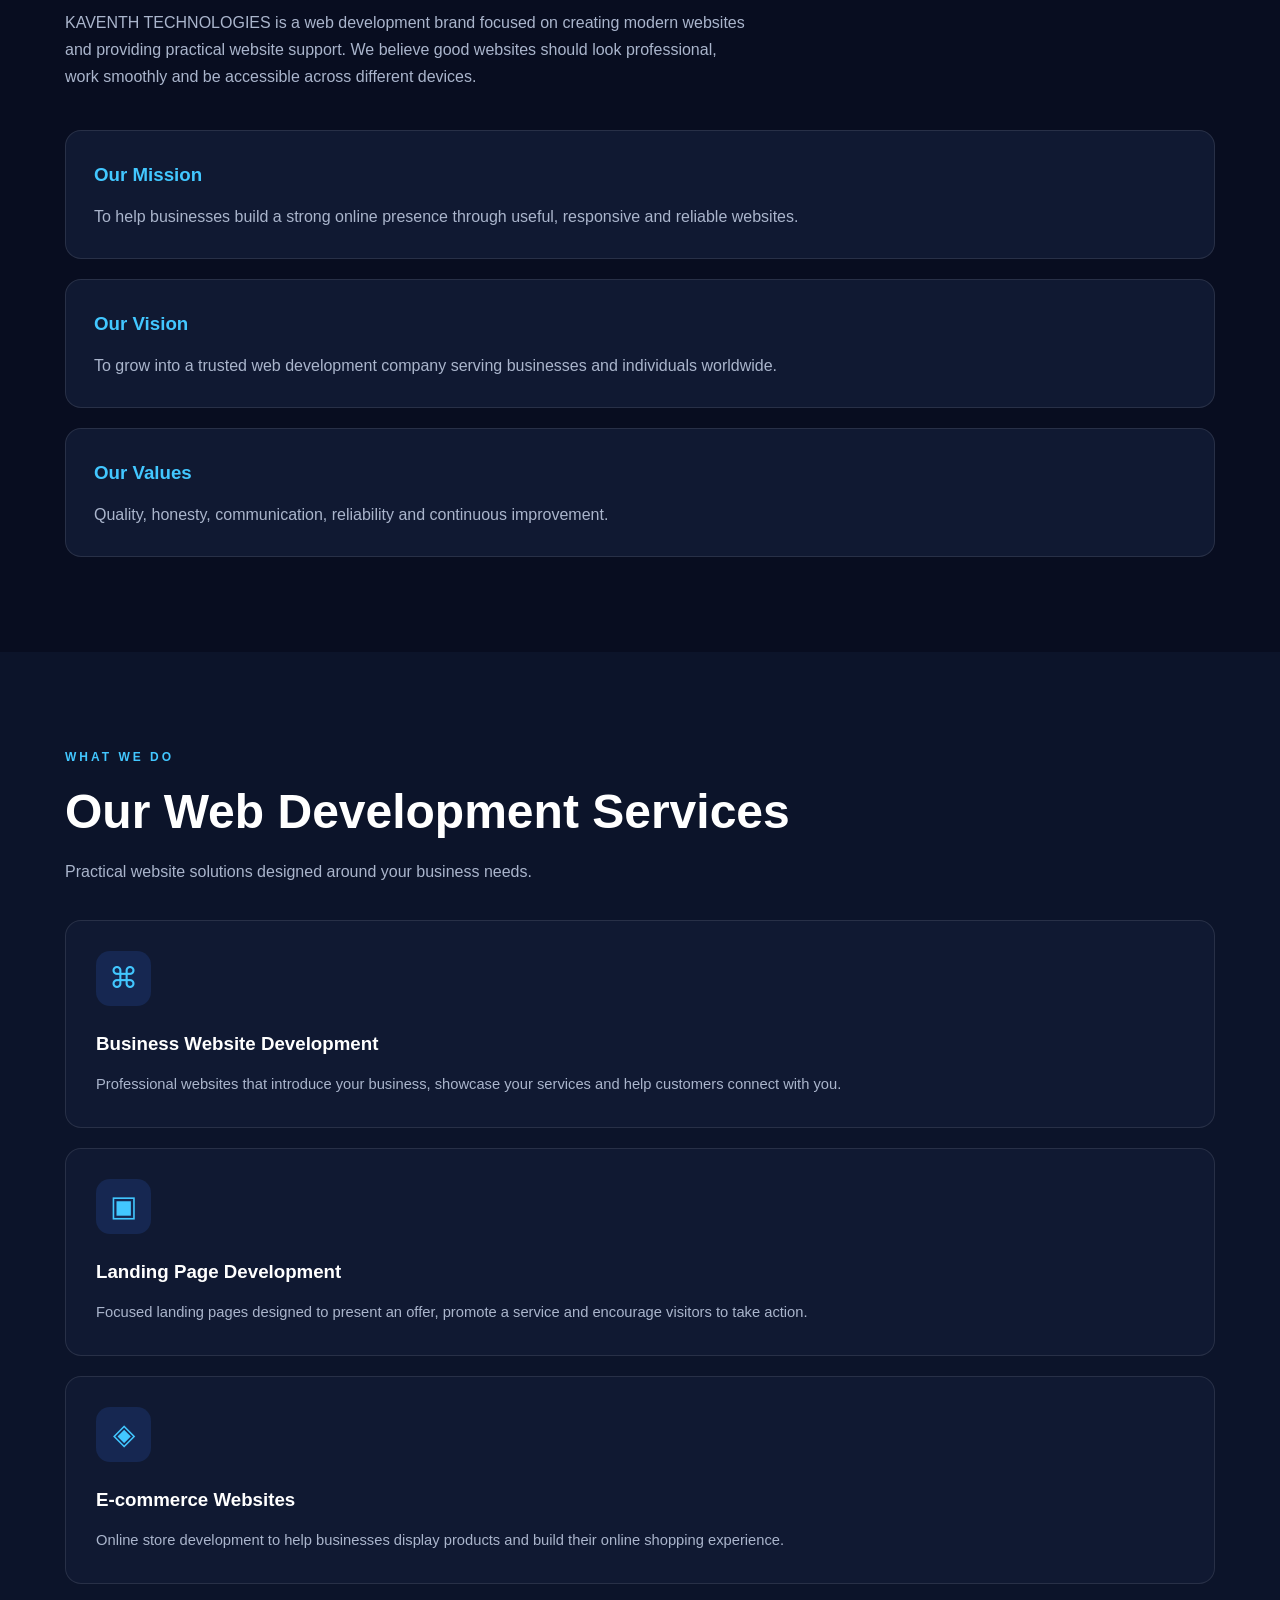
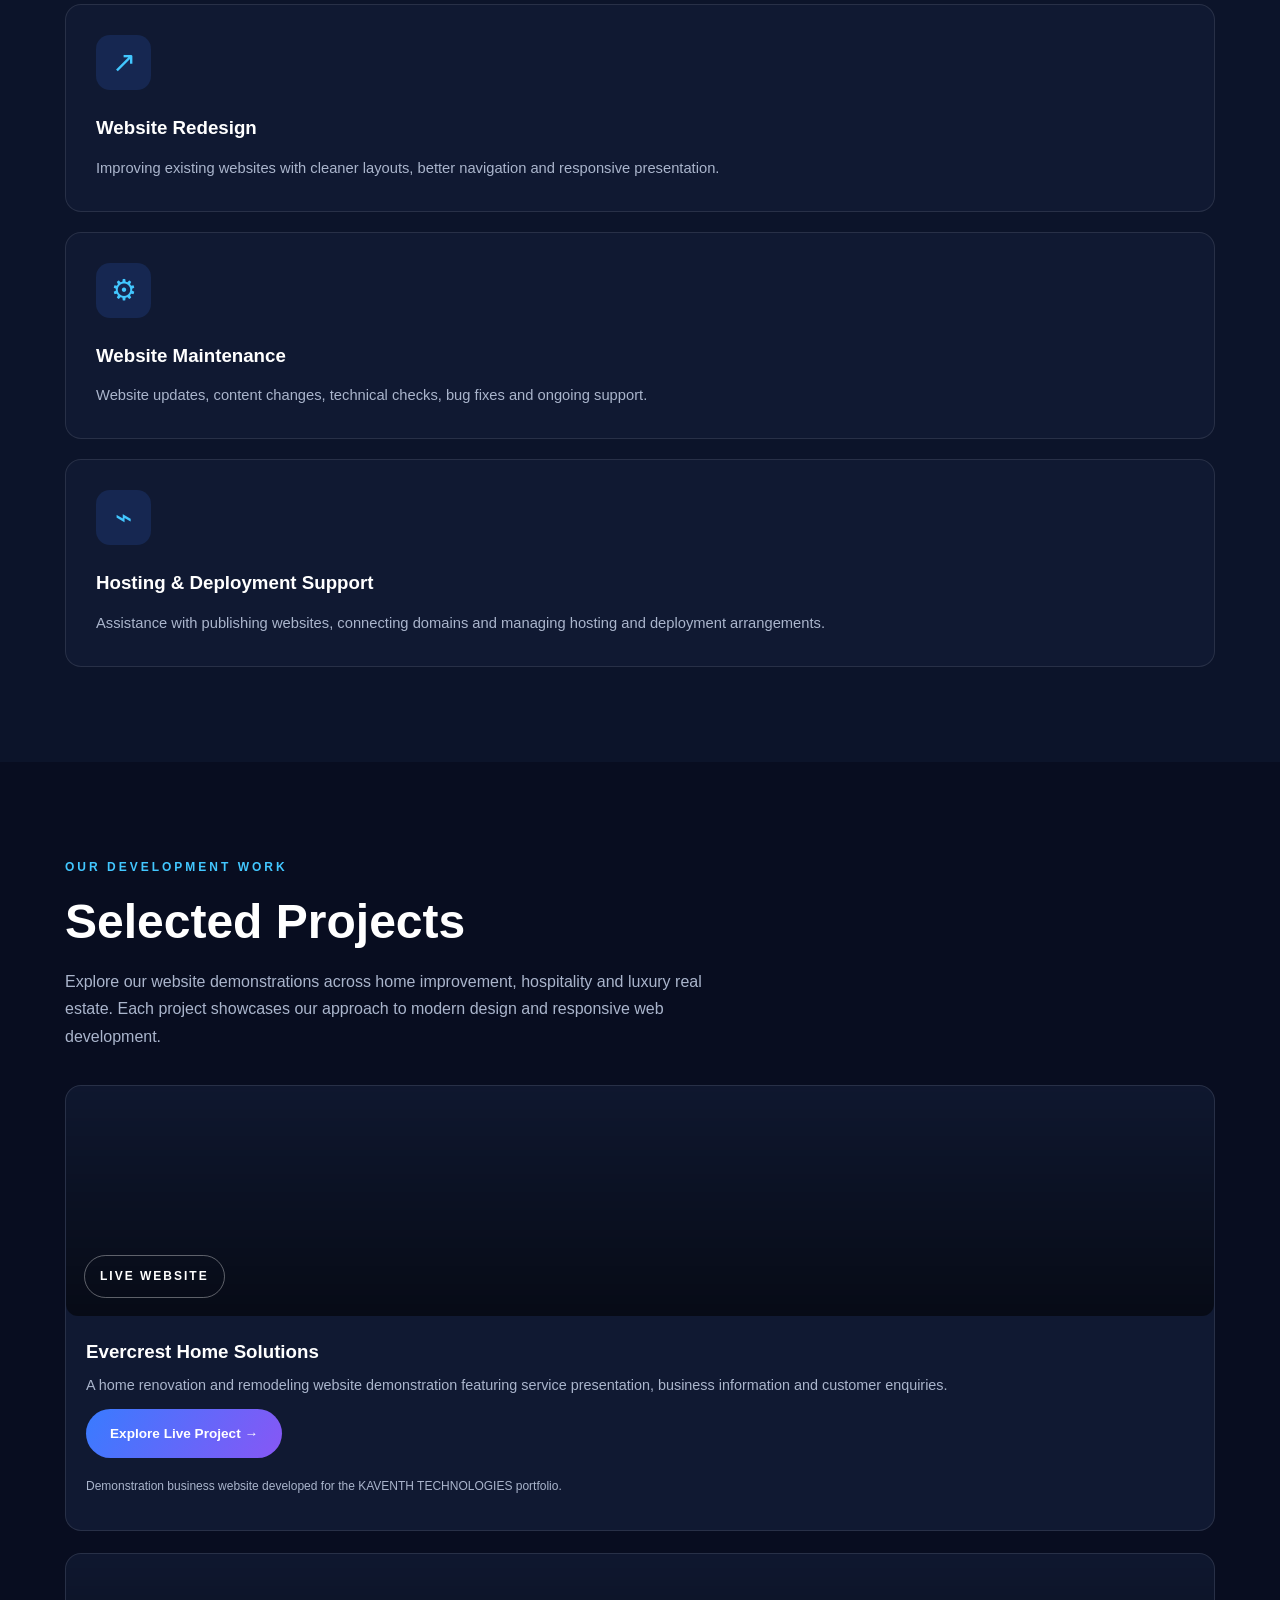
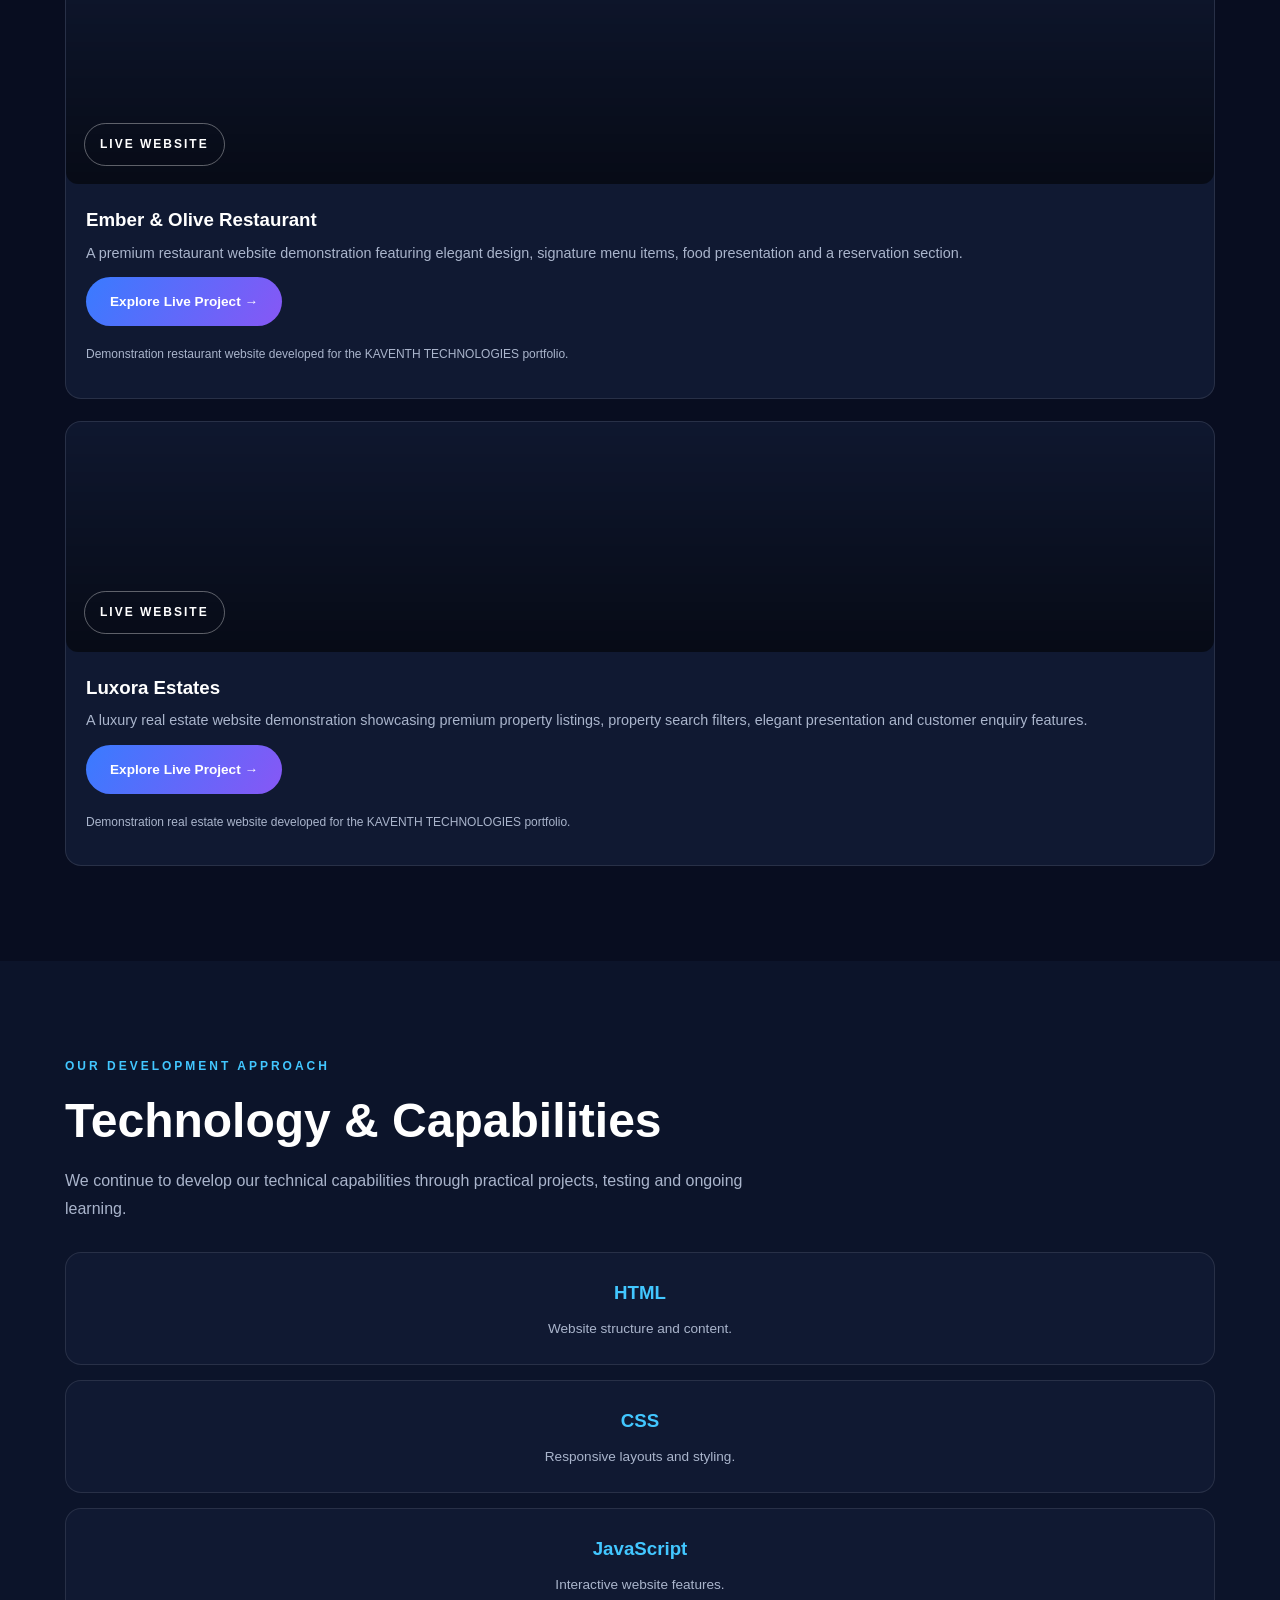
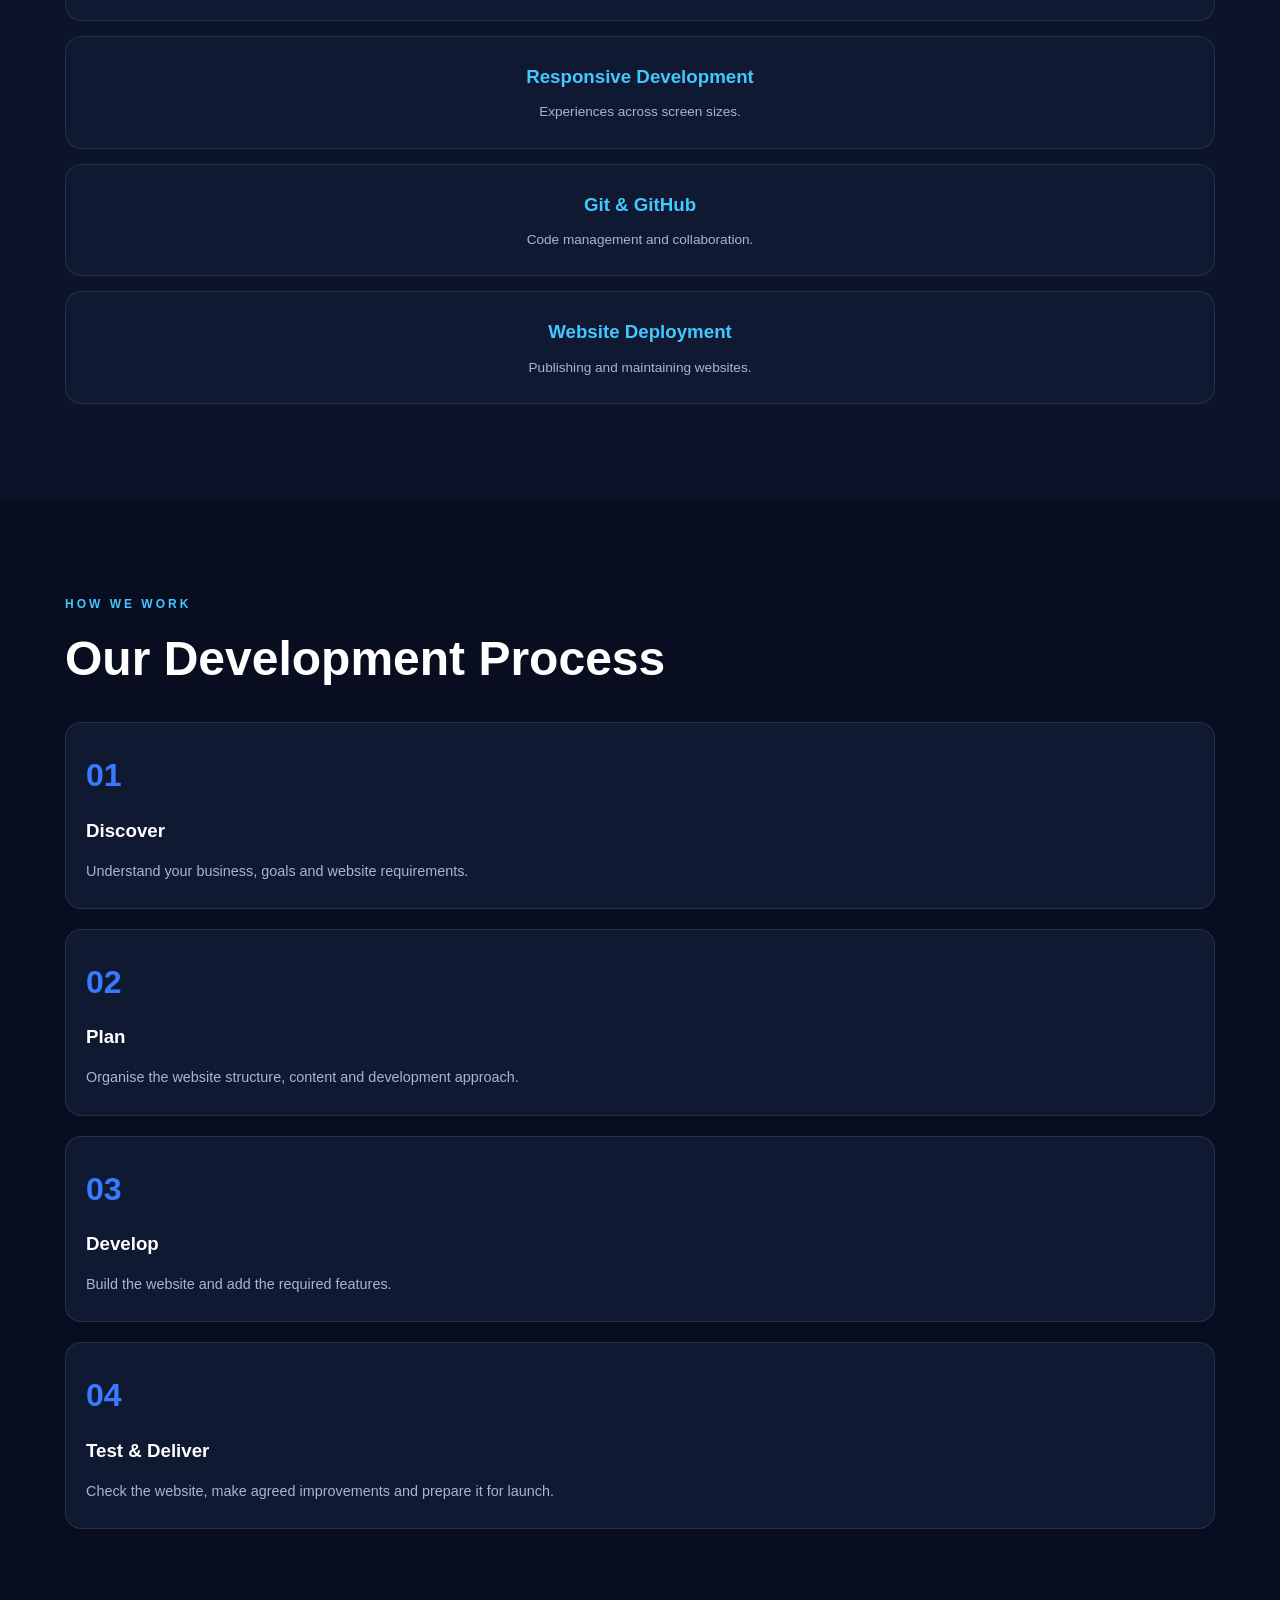
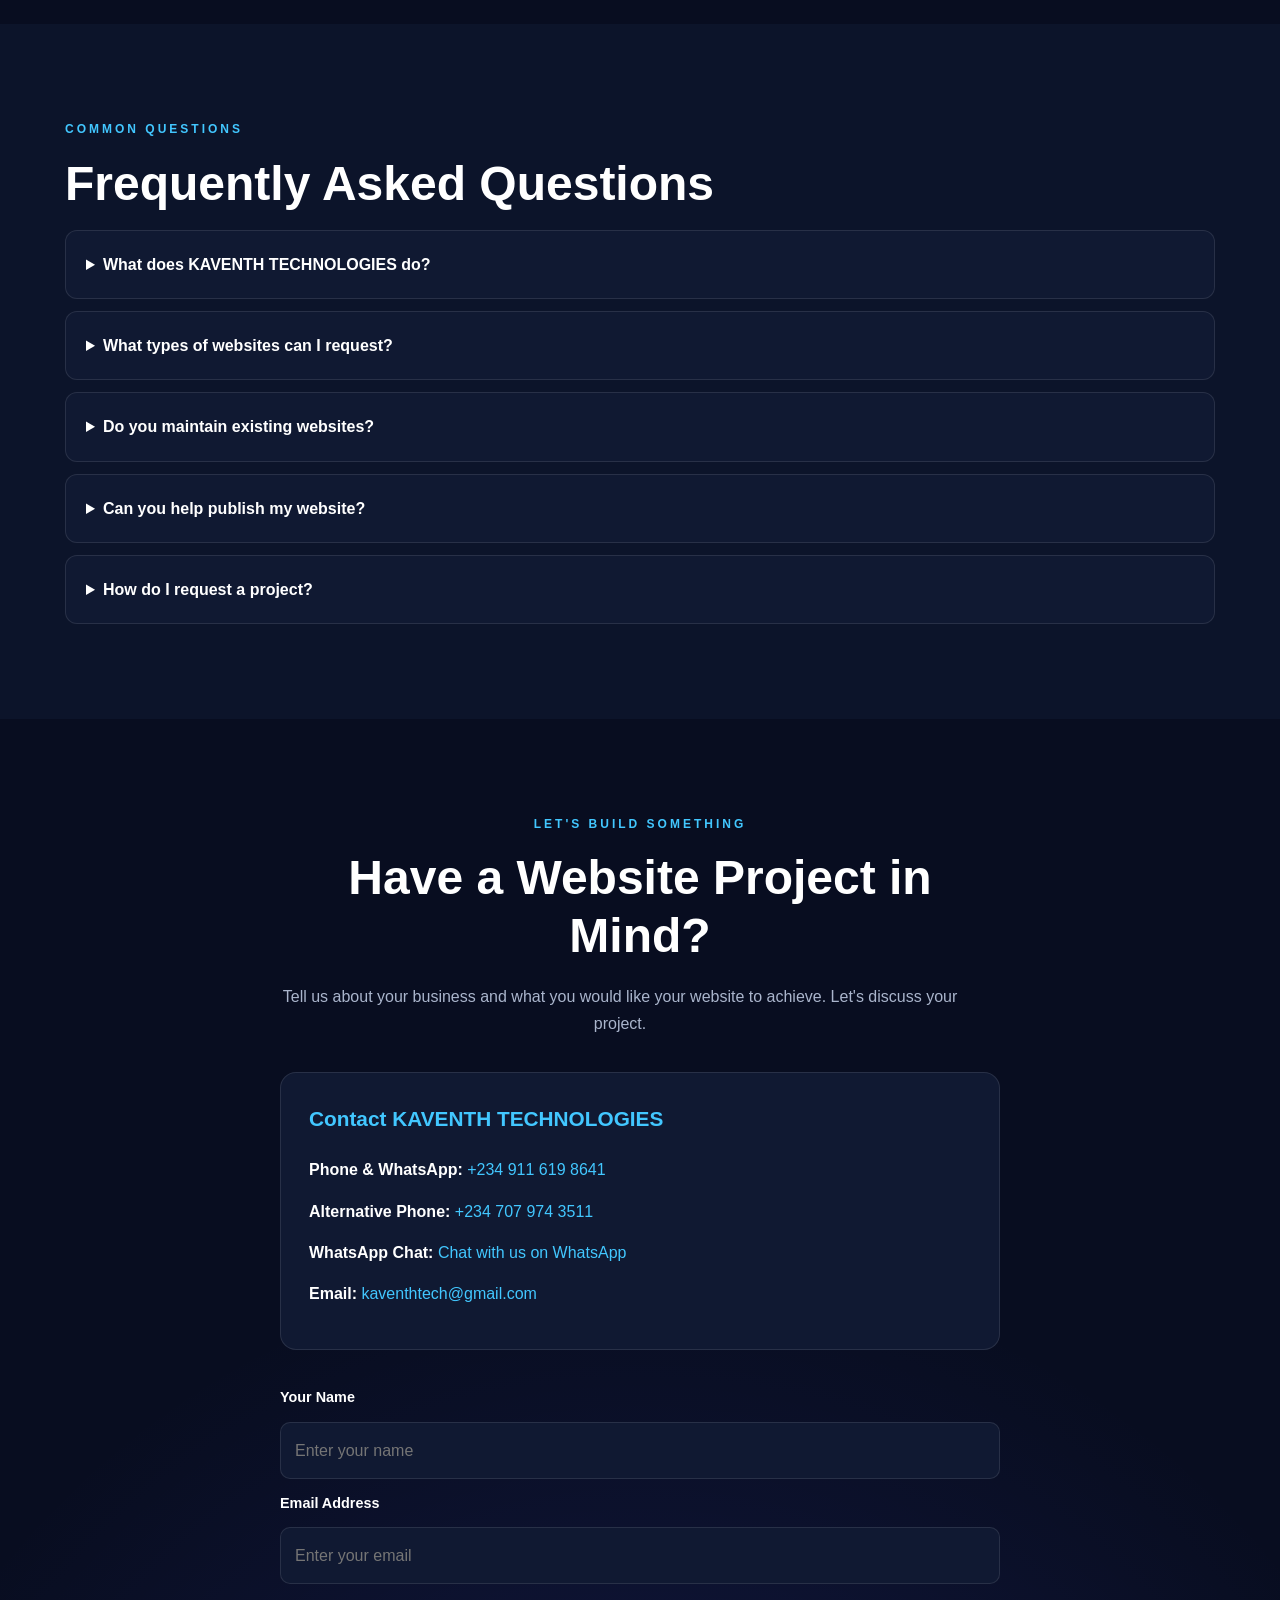
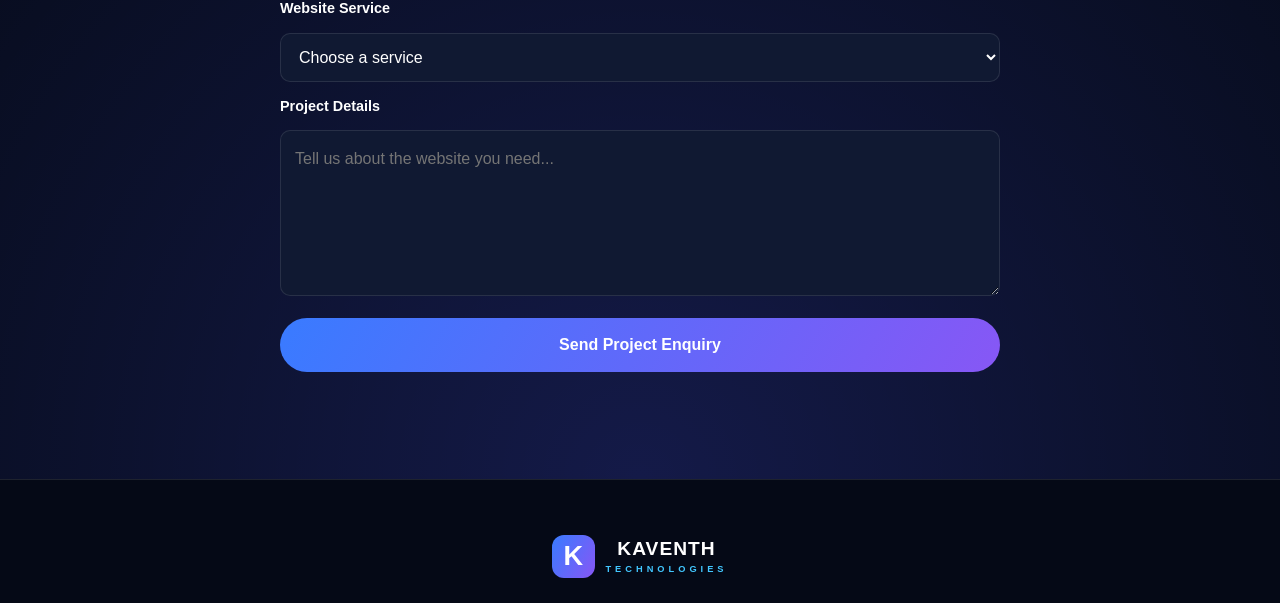
==== commit ab4db274: "Update index.html" ====
--- a/index.html
+++ b/index.html
@@ -7,7 +7,7 @@
 
   <title>KAVENTH TECHNOLOGIES | Web Development Agency</title>
 
-  <meta name="description" content="KAVENTH TECHNOLOGIES builds responsive business websites, landing pages and e-commerce websites, with website maintenance and deployment support.">
+  <meta name="description" content="KAVENTH TECHNOLOGIES builds modern, responsive business websites, restaurant websites, real estate websites and landing pages.">
   <meta name="theme-color" content="#080d20">
 
   <meta property="og:title" content="KAVENTH TECHNOLOGIES">
@@ -17,6 +17,65 @@
   <link rel="icon" href="favicon.png">
   <link rel="stylesheet" href="style.css">
   <script src="script.js" defer></script>
+
+  <style>
+    /* DEDICATED PORTFOLIO PROJECT IMAGES */
+
+    .portfolio-grid .project-image {
+      min-height: 230px;
+      width: 100%;
+      background-size: cover;
+      background-position: center;
+      background-repeat: no-repeat;
+      position: relative;
+      overflow: hidden;
+      border-radius: 12px;
+    }
+
+    .portfolio-grid .project-image::before {
+      content: "";
+      position: absolute;
+      inset: 0;
+      background: linear-gradient(
+        to top,
+        rgba(0, 0, 0, 0.55),
+        rgba(0, 0, 0, 0.05)
+      );
+    }
+
+    .portfolio-grid .project-image span {
+      position: absolute;
+      bottom: 18px;
+      left: 18px;
+      z-index: 1;
+      color: #ffffff;
+      font-size: 12px;
+      font-weight: 700;
+      letter-spacing: 2px;
+    }
+
+    .portfolio-grid .project-one {
+      background-image: url("https://images.unsplash.com/photo-1600607687939-ce8a6c25118c?auto=format&fit=crop&w=1200&q=85");
+    }
+
+    .portfolio-grid .project-two {
+      background-image: url("https://images.unsplash.com/photo-1517248135467-4c7edcad34c4?auto=format&fit=crop&w=1200&q=85");
+    }
+
+    .portfolio-grid .project-three {
+      background-image: url("https://images.unsplash.com/photo-1414235077428-338989a2e8c0?auto=format&fit=crop&w=1200&q=85");
+    }
+
+    .portfolio-grid .project-four {
+      background-image: url("https://images.unsplash.com/photo-1600607687920-4e2a09cf159d?auto=format&fit=crop&w=1200&q=85");
+    }
+
+    @media (max-width: 600px) {
+      .portfolio-grid .project-image {
+        min-height: 210px;
+      }
+    }
+  </style>
 </head>
 
 <body>
@@ -243,13 +302,17 @@
         <h2>Selected Projects</h2>
 
         <p>
-          Explore selected website projects and demonstration
-          concepts showcasing our web development direction.
+          Explore our website demonstrations across
+          home improvement, hospitality and luxury real estate.
+          Each project showcases our approach to modern
+          design and responsive web development.
         </p>
 
         <div class="portfolio-grid">
 
+          <!-- PROJECT ONE: EVERCREST -->
           <article class="project-card">
+
             <div class="project-image project-one">
               <span>LIVE WEBSITE</span>
             </div>
@@ -278,69 +341,76 @@
                 for the KAVENTH TECHNOLOGIES portfolio.
               </small>
             </p>
-          </article>
-
+
+          </article>
+
+          <!-- PROJECT TWO: EMBER & OLIVE -->
           <article class="project-card">
+
             <div class="project-image project-two">
-              <span>WEBSITE CONCEPT</span>
+              <span>LIVE WEBSITE</span>
             </div>
 
-            <h3>Business Website Concept</h3>
-
-            <p>
-              A practice project exploring professional
-              business layouts, service sections,
-              responsive presentation and contact features.
-            </p>
-
-            <p><small>Demonstration project.</small></p>
-          </article>
-
-<article class="project-card">
-  <div class="project-image project-three">
-    <span>LIVE WEBSITE</span>
-  </div>
-
-  <h3>Ember & Olive Restaurant</h3>
-
-  <p>
-    A premium restaurant website demonstration
-    featuring elegant design, signature menu items,
-    food presentation and a reservation section.
-  </p>
-
-  <div class="project-action">
-    <a
-      href="https://kaventhtech.github.io/EMBER-OLIVE-RESTAURANT./"
-      class="btn btn-primary"
-      target="_blank"
-      rel="noopener noreferrer">
-      Explore Live Project →
-    </a>
-  </div>
-
-  <p>
-    <small>
-      Demonstration restaurant website developed
-      for the KAVENTH TECHNOLOGIES portfolio.
-    </small>
-  </p>
-</article>
-
+            <h3>Ember & Olive Restaurant</h3>
+
+            <p>
+              A premium restaurant website demonstration
+              featuring elegant design, signature menu items,
+              food presentation and a reservation section.
+            </p>
+
+            <div class="project-action">
+              <a
+                href="https://kaventhtech.github.io/EMBER-OLIVE-RESTAURANT./"
+                class="btn btn-primary"
+                target="_blank"
+                rel="noopener noreferrer">
+                Explore Live Project →
+              </a>
+            </div>
+
+            <p>
+              <small>
+                Demonstration restaurant website developed
+                for the KAVENTH TECHNOLOGIES portfolio.
+              </small>
+            </p>
+
+          </article>
+
+          <!-- PROJECT THREE: LUXORA ESTATES -->
           <article class="project-card">
-            <div class="project-image project-one">
-              <span>WEBSITE CONCEPT</span>
+
+            <div class="project-image project-four">
+              <span>LIVE WEBSITE</span>
             </div>
 
-            <h3>Real Estate Website Concept</h3>
-
-            <p>
-              A planned property website demonstration
-              featuring property listings, descriptions
-              and customer enquiry features.
-            </p>
-
-            <p><small>Planned portfolio project.</small></p>
+            <h3>Luxora Estates</h3>
+
+            <p>
+              A luxury real estate website demonstration
+              showcasing premium property listings, property
+              search filters, elegant presentation and
+              customer enquiry features.
+            </p>
+
+            <div class="project-action">
+              <a
+                href="https://kaventhtech.github.io/LUXORA-ESTATES/"
+                class="btn btn-primary"
+                target="_blank"
+                rel="noopener noreferrer">
+                Explore Live Project →
+              </a>
+            </div>
+
+            <p>
+              <small>
+                Demonstration real estate website developed
+                for the KAVENTH TECHNOLOGIES portfolio.
+              </small>
+            </p>
+
           </article>
 
         </div>
@@ -627,52 +697,4 @@
         </span>
       </a>
 
-      <p>Ideas into innovation.</p>
-
-      <div class="footer-links">
-        <a href="#about">About</a>
-        <a href="#services">Services</a>
-        <a href="#portfolio">Portfolio</a>
-        <a href="#contact">Contact</a>
-        <a href="privacy.html">Privacy Policy</a>
-        <a href="terms.html">Terms</a>
-      </div>
-
-      <p>
-        <strong>Phone & WhatsApp:</strong>
-        <a href="tel:+2349116198641">+234 911 619 8641</a>
-      </p>
-
-      <p>
-        <strong>Alternative Phone:</strong>
-        <a href="tel:+2347079743511">+234 707 974 3511</a>
-      </p>
-
-      <p>
-        <strong>Email:</strong>
-        <a href="mailto:kaventhtech@gmail.com">
-          kaventhtech@gmail.com
-        </a>
-      </p>
-
-      <p class="copyright">
-        © <span id="copyright-year"></span> KAVENTH TECHNOLOGIES.
-        All rights reserved.
-      </p>
-
-    </div>
-  </footer>
-
-  <!-- FLOATING WHATSAPP BUTTON -->
-  <a
-    class="whatsapp-float"
-    href="https://wa.me/2349116198641?text=Hello%20KAVENTH%20TECHNOLOGIES%2C%20I%27m%20interested%20in%20your%20web%20development%20services."
-    target="_blank"
-    rel="noopener noreferrer"
-    aria-label="Chat with KAVENTH TECHNOLOGIES on WhatsApp">
-    WhatsApp Us
-  </a>
-
-</body>
-  </html>
-            
+ 
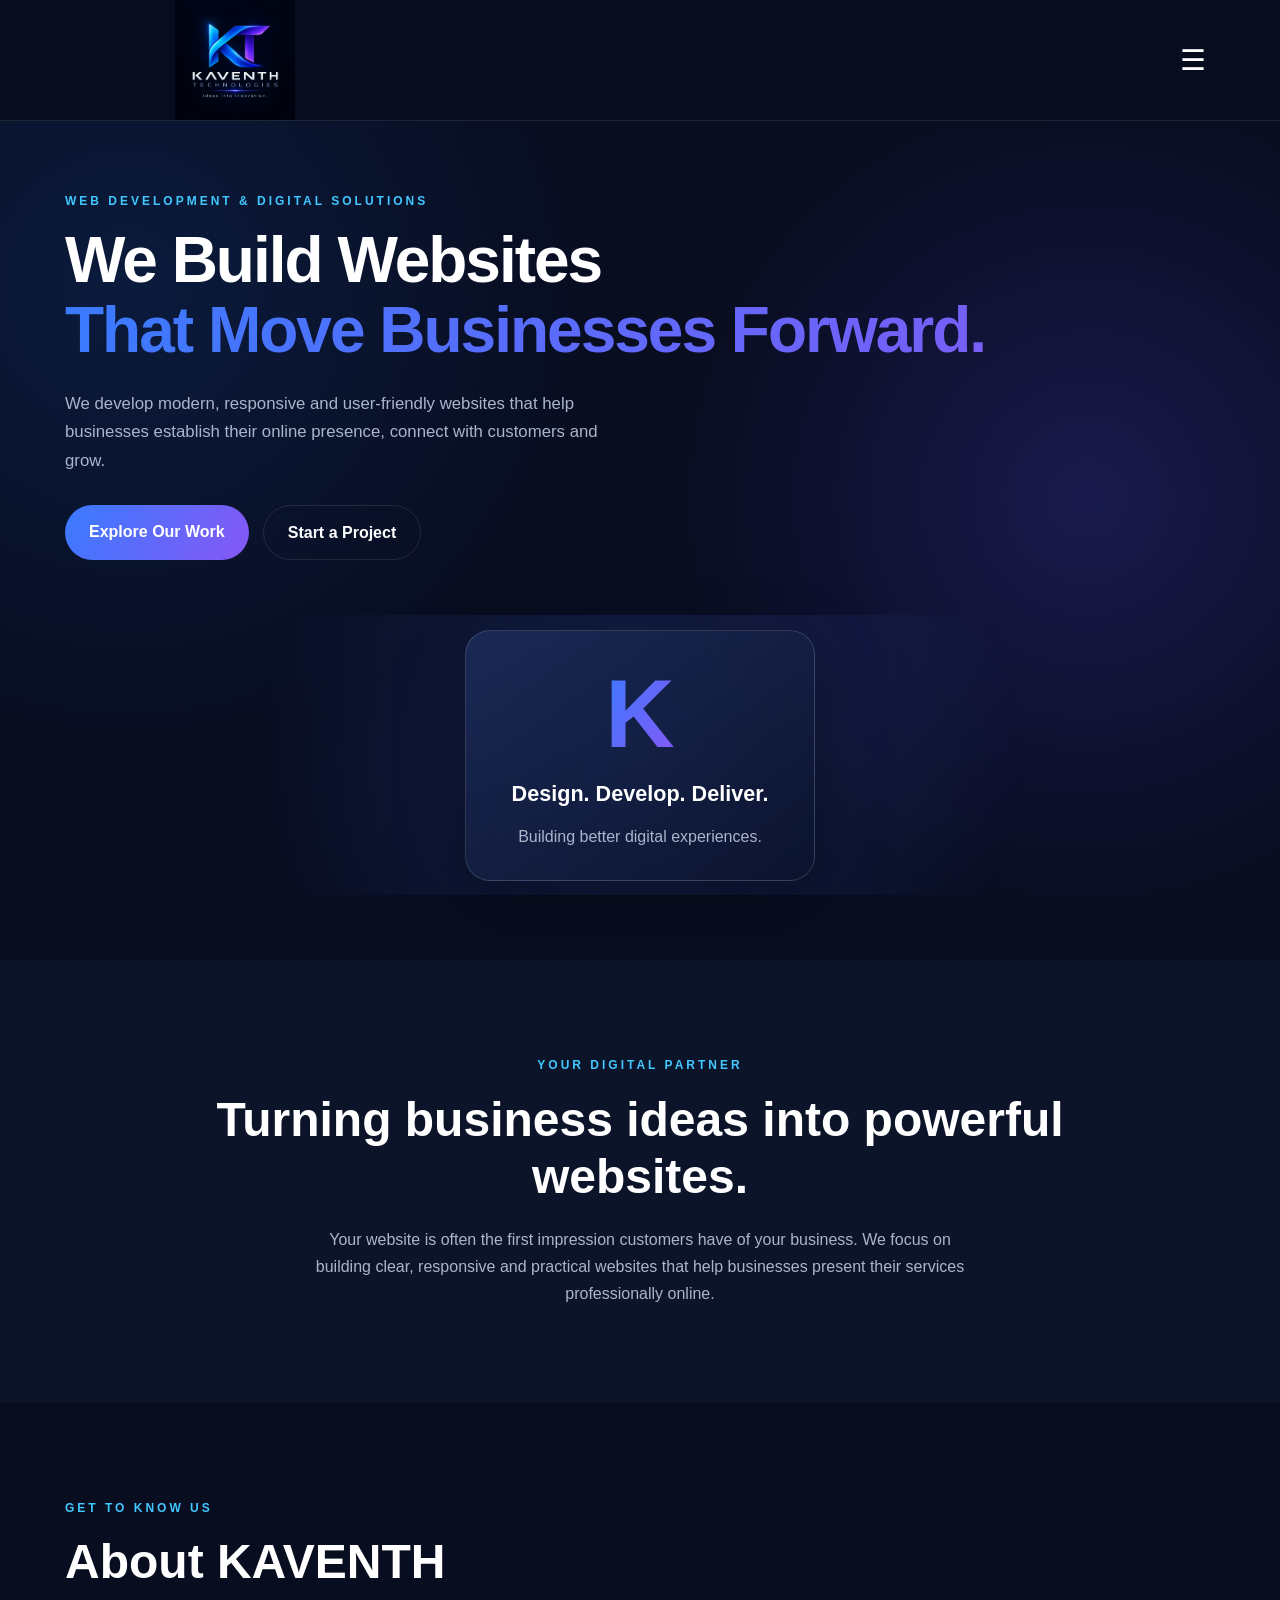
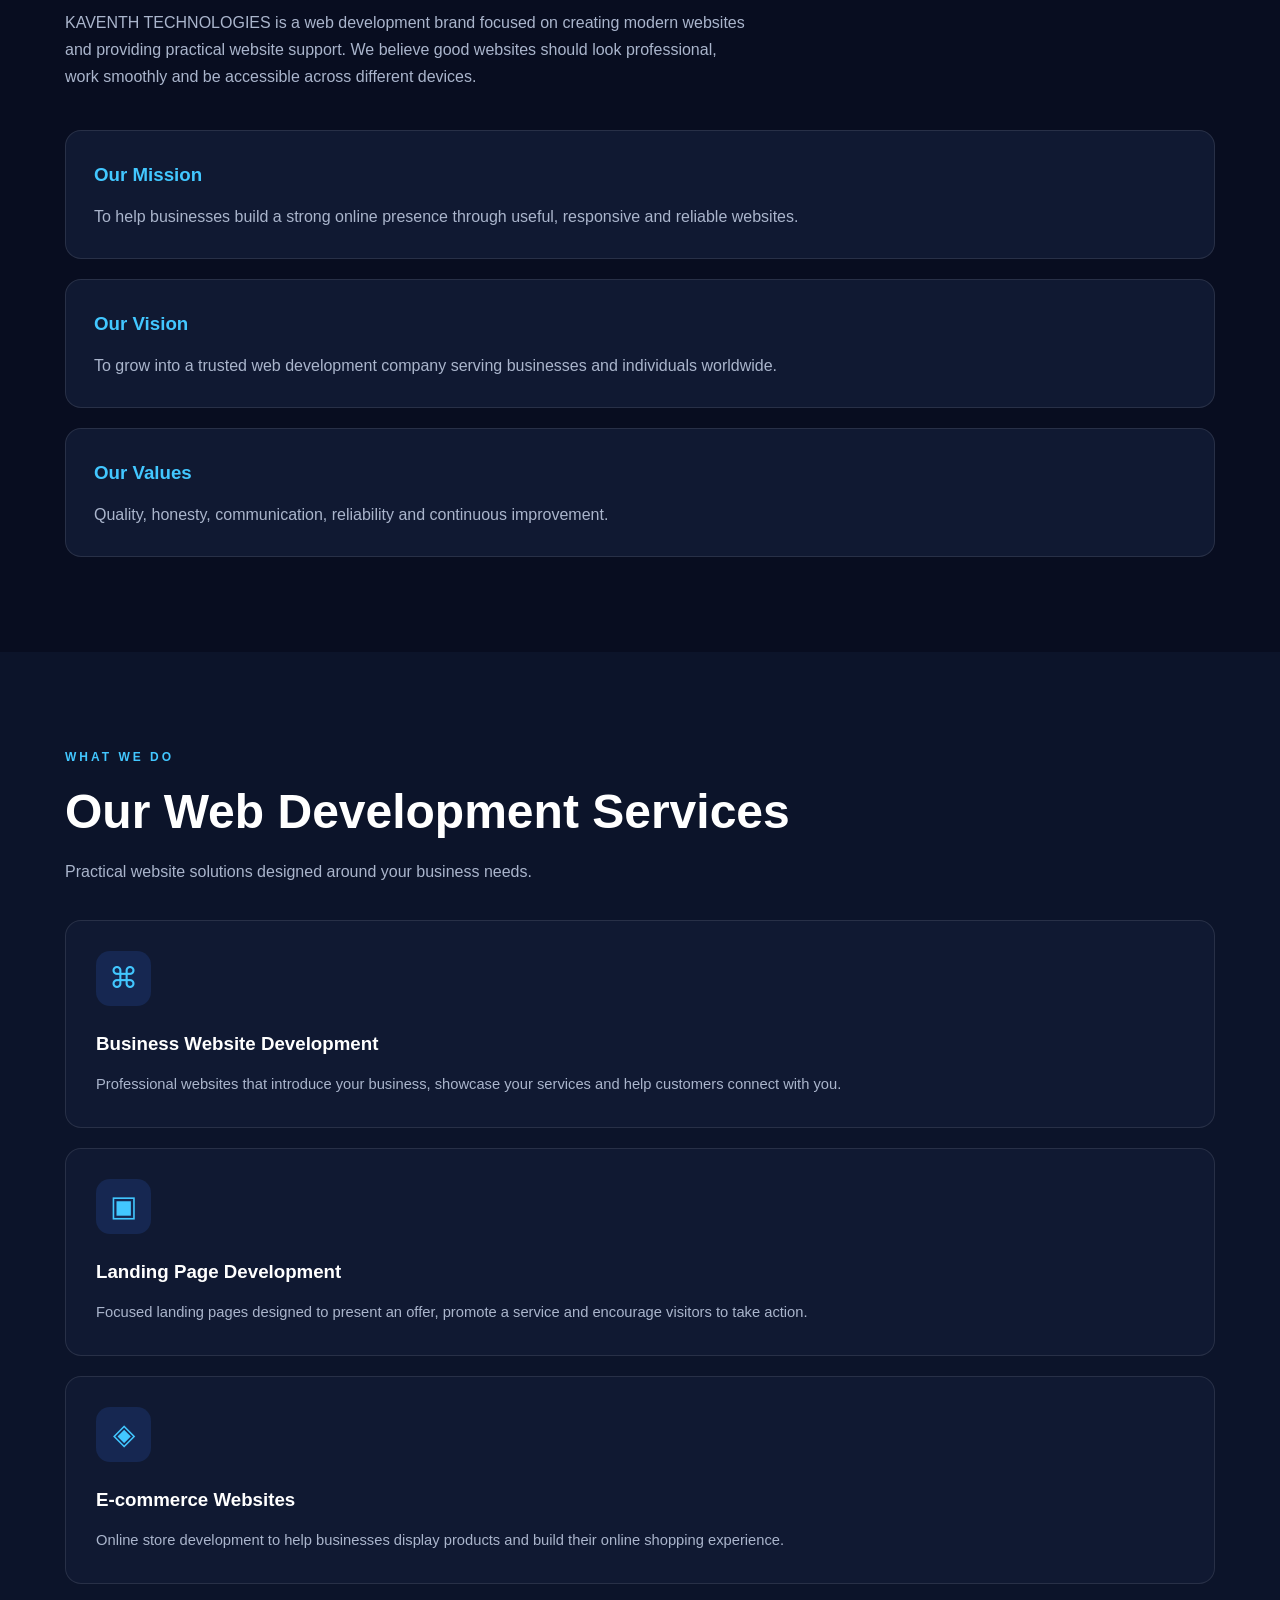
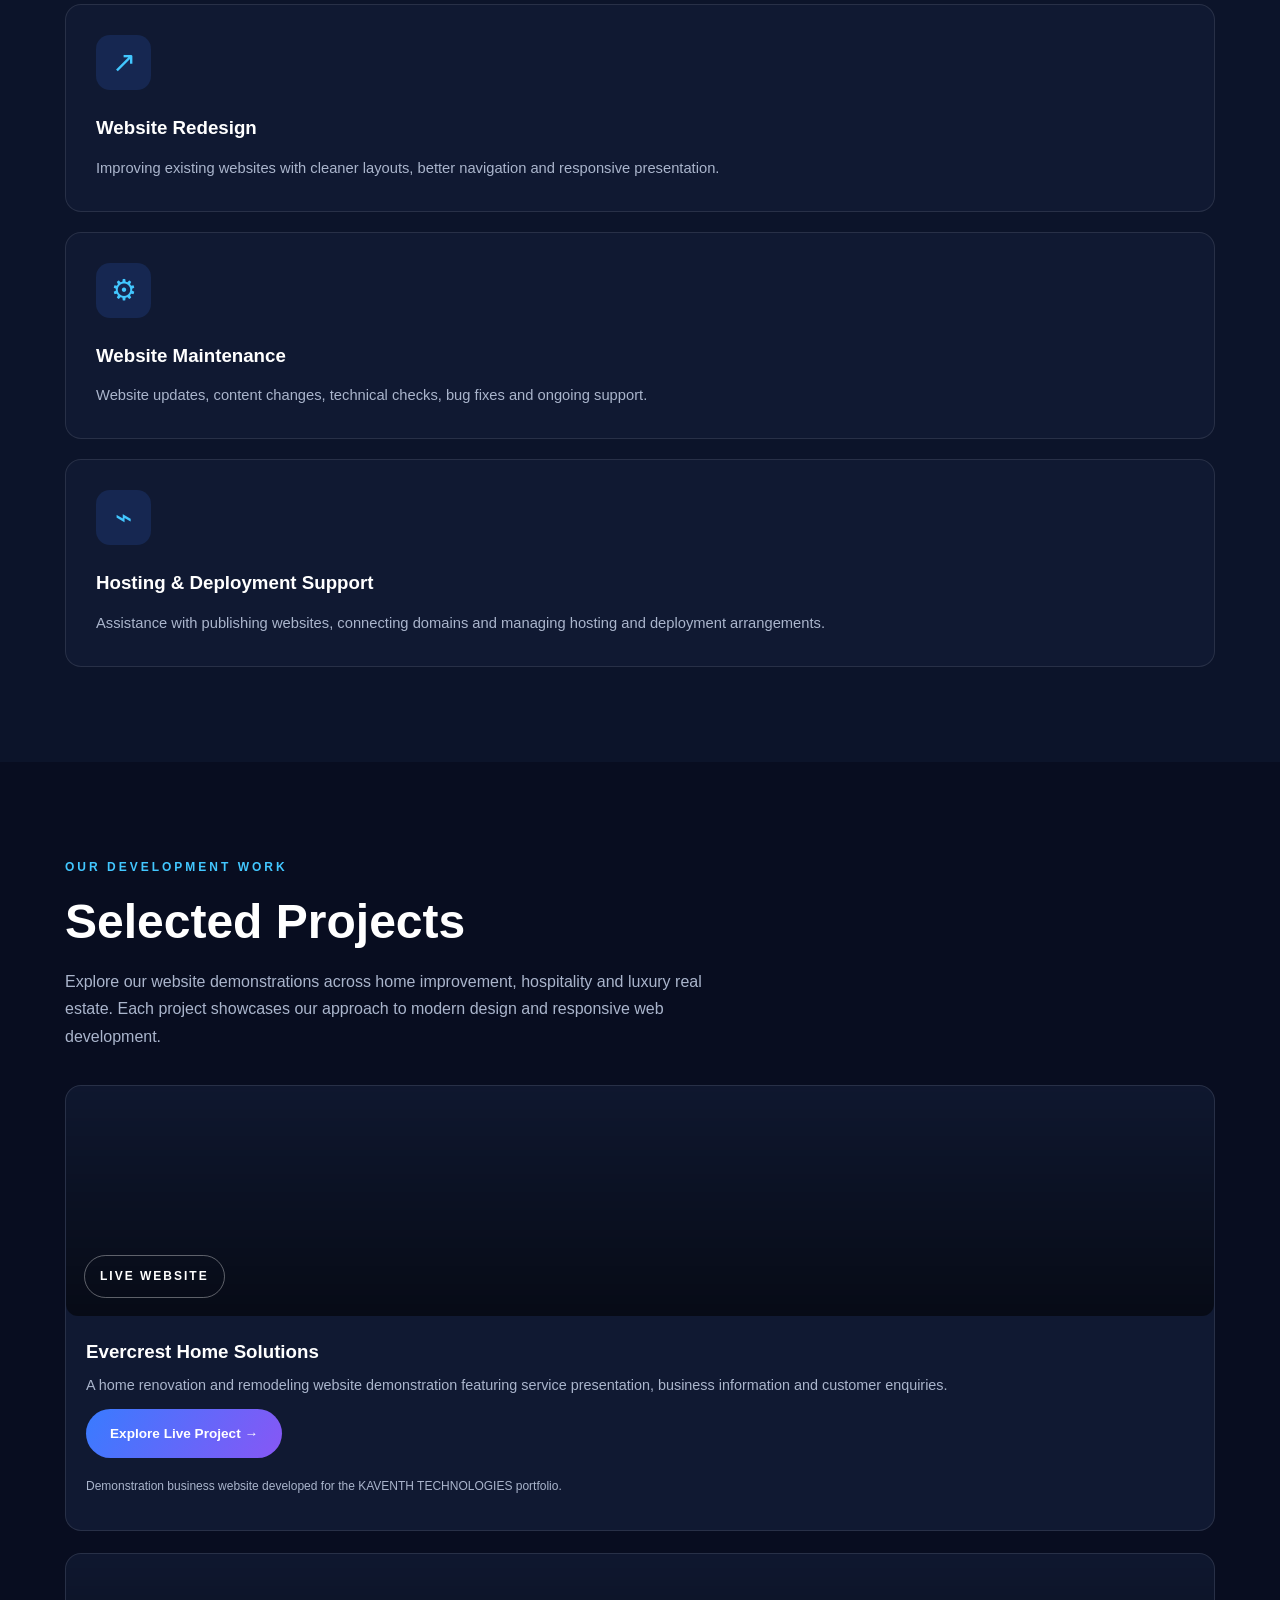
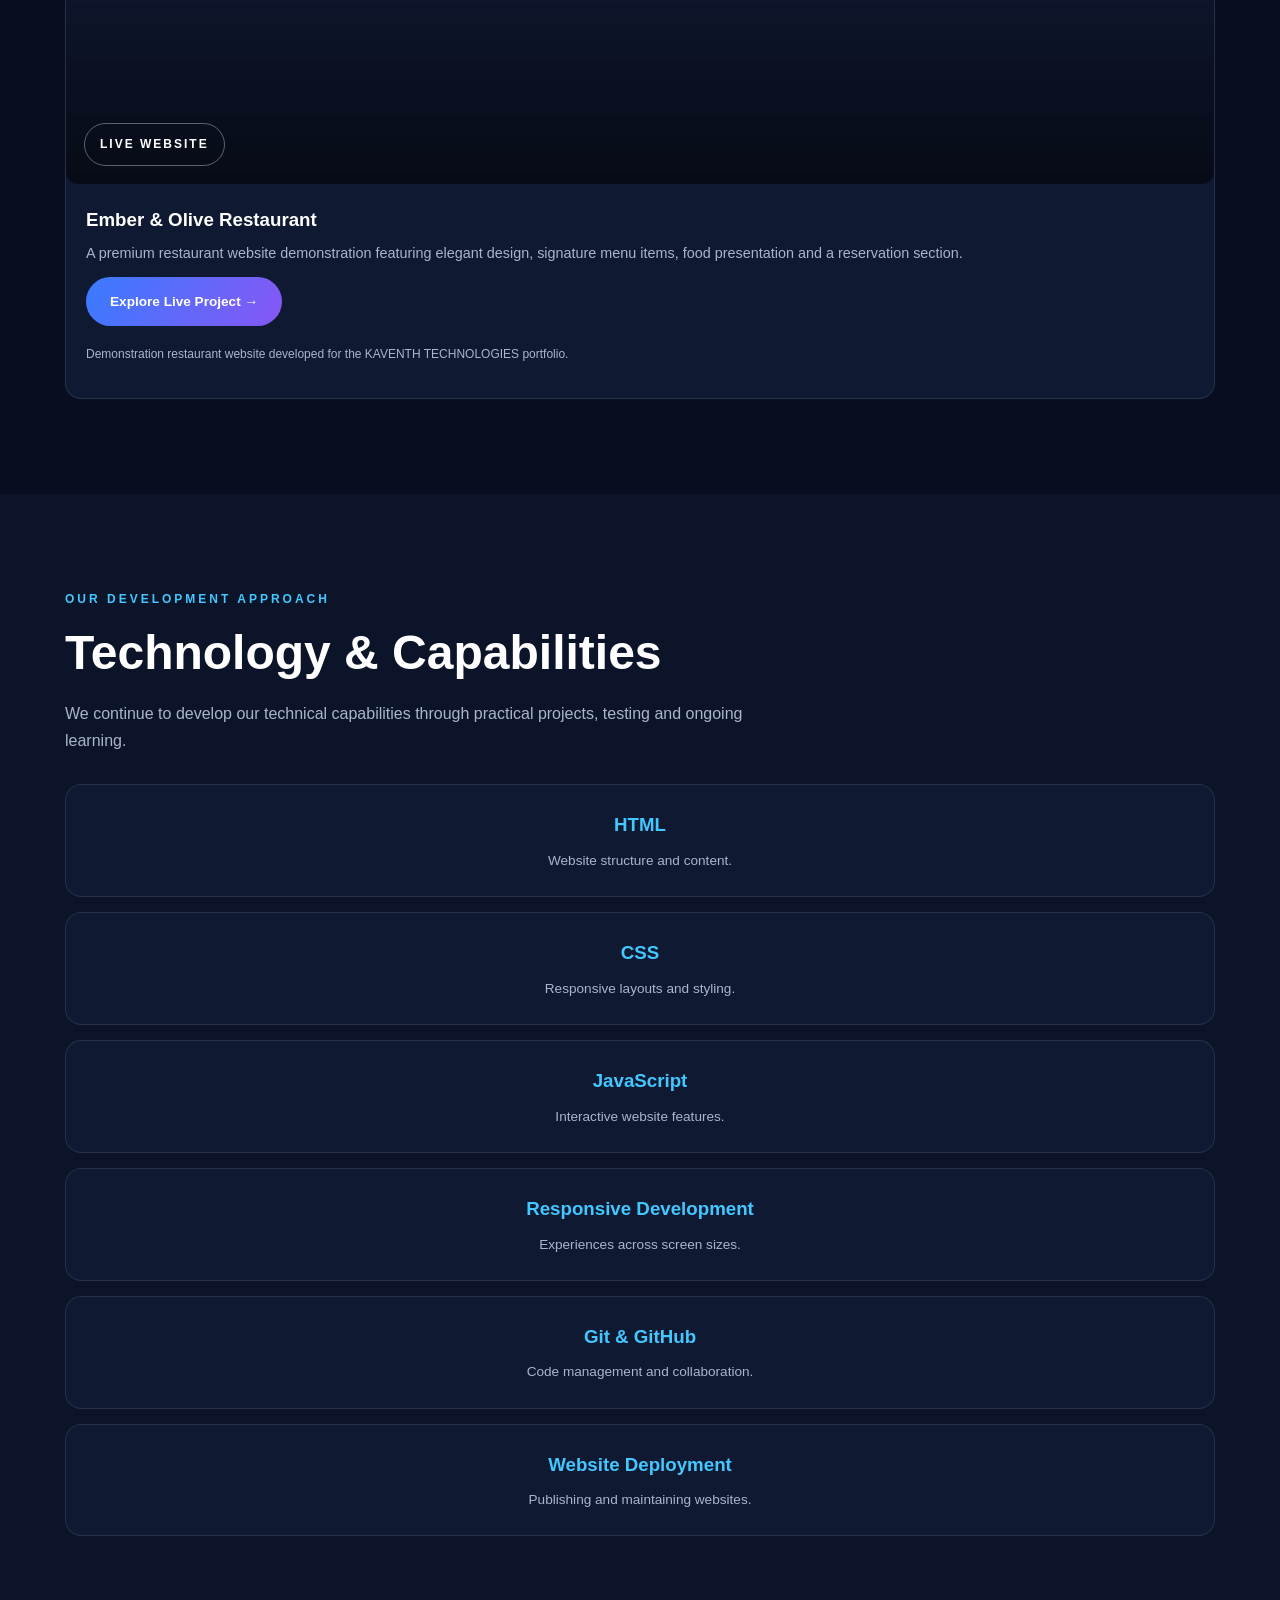
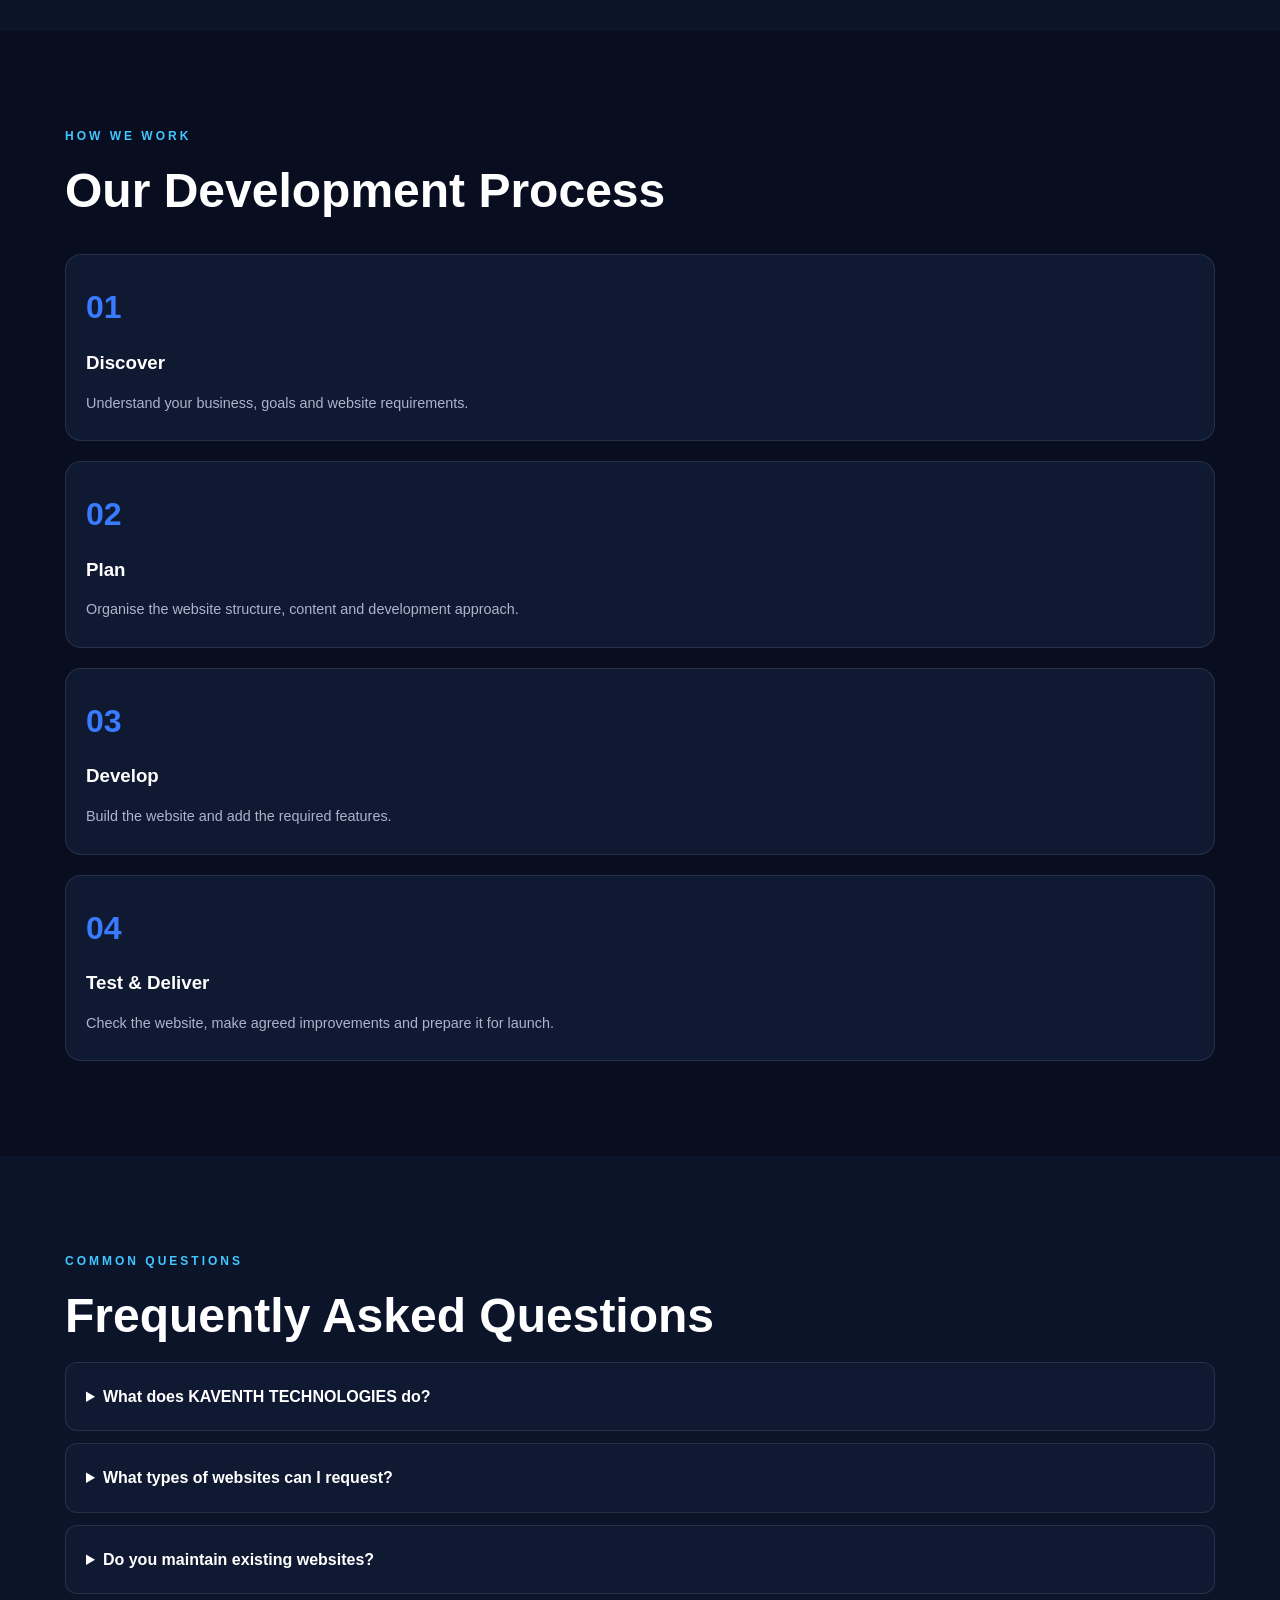
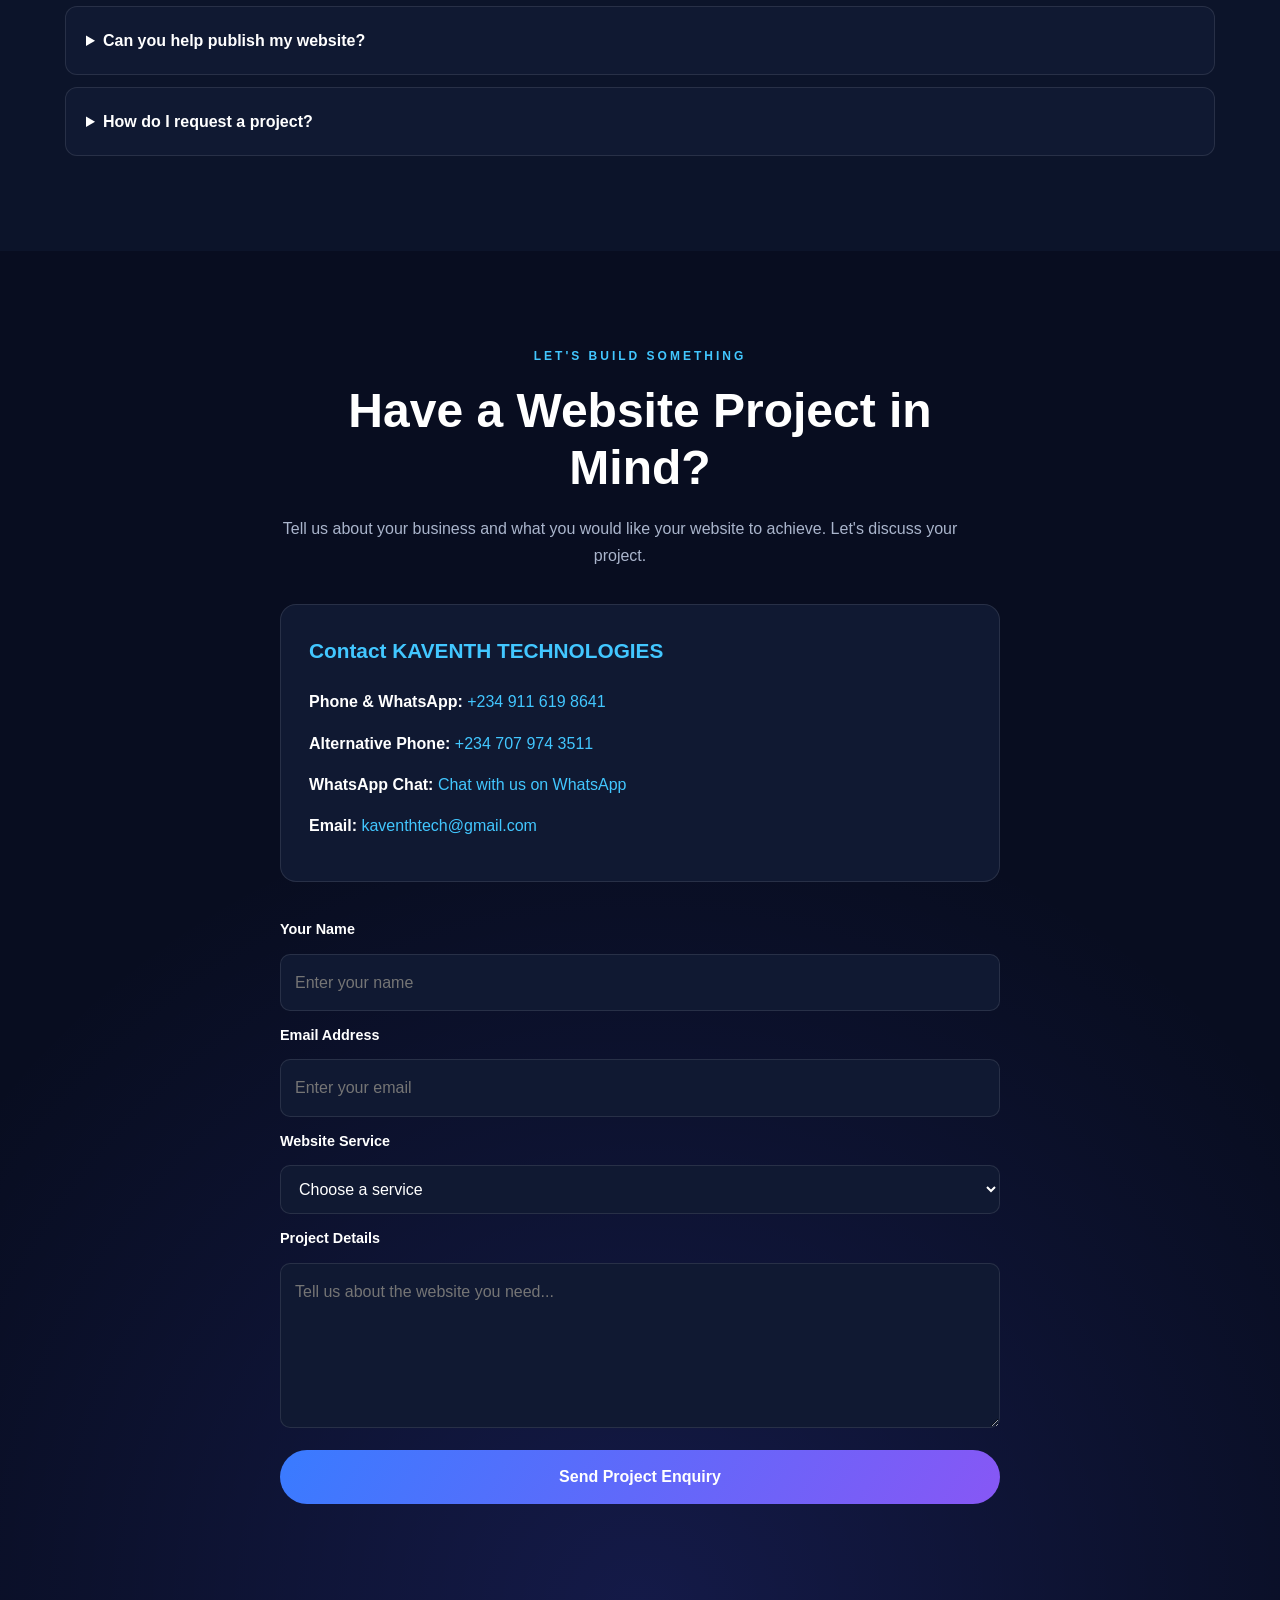
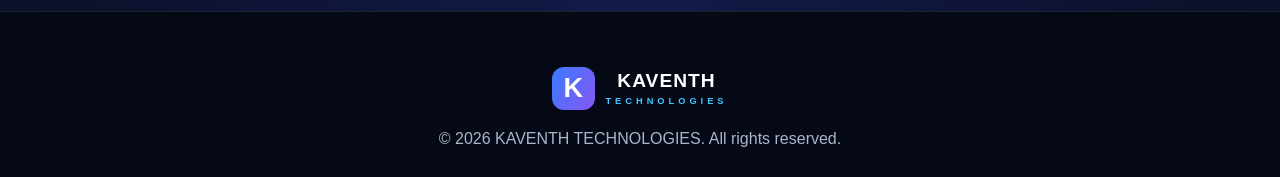
==== commit 7d01d734: "Update index.html" ====
--- a/index.html
+++ b/index.html
@@ -1,700 +1,646 @@
-
-<!DOCTYPE html>
-<html lang="en">
-<head>
-  <meta charset="UTF-8">
-  <meta name="viewport" content="width=device-width, initial-scale=1.0">
-
-  <title>KAVENTH TECHNOLOGIES | Web Development Agency</title>
-
-  <meta name="description" content="KAVENTH TECHNOLOGIES builds modern, responsive business websites, restaurant websites, real estate websites and landing pages.">
-  <meta name="theme-color" content="#080d20">
-
-  <meta property="og:title" content="KAVENTH TECHNOLOGIES">
-  <meta property="og:description" content="Professional web development, website maintenance and deployment support. Ideas into innovation.">
-  <meta property="og:type" content="website">
-
-  <link rel="icon" href="favicon.png">
-  <link rel="stylesheet" href="style.css">
-  <script src="script.js" defer></script>
-
-  <style>
-    /* DEDICATED PORTFOLIO PROJECT IMAGES */
-
-    .portfolio-grid .project-image {
-      min-height: 230px;
-      width: 100%;
-      background-size: cover;
-      background-position: center;
-      background-repeat: no-repeat;
-      position: relative;
-      overflow: hidden;
-      border-radius: 12px;
-    }
-
-    .portfolio-grid .project-image::before {
-      content: "";
-      position: absolute;
-      inset: 0;
-      background: linear-gradient(
-        to top,
-        rgba(0, 0, 0, 0.55),
-        rgba(0, 0, 0, 0.05)
-      );
-    }
-
-    .portfolio-grid .project-image span {
-      position: absolute;
-      bottom: 18px;
-      left: 18px;
-      z-index: 1;
-      color: #ffffff;
-      font-size: 12px;
-      font-weight: 700;
-      letter-spacing: 2px;
-    }
-
-    .portfolio-grid .project-one {
-      background-image: url("https://images.unsplash.com/photo-1600607687939-ce8a6c25118c?auto=format&fit=crop&w=1200&q=85");
-    }
-
-    .portfolio-grid .project-two {
-      background-image: url("https://images.unsplash.com/photo-1517248135467-4c7edcad34c4?auto=format&fit=crop&w=1200&q=85");
-    }
-
-    .portfolio-grid .project-three {
-      background-image: url("https://images.unsplash.com/photo-1414235077428-338989a2e8c0?auto=format&fit=crop&w=1200&q=85");
-    }
-
-    .portfolio-grid .project-four {
-      background-image: url("https://images.unsplash.com/photo-1600607687920-4e2a09cf159d?auto=format&fit=crop&w=1200&q=85");
-    }
-
-    @media (max-width: 600px) {
-      .portfolio-grid .project-image {
-        min-height: 210px;
-      }
-    }
-  </style>
-</head>
-
-<body>
-
-  <!-- HEADER -->
-  <header class="header">
-    <nav class="navbar container">
-
-      <a href="#home" class="logo" aria-label="KAVENTH TECHNOLOGIES home">
-        <img
-          src="./Image/21a39c8d-aa55-42b7-8d8a-c641ecc349b7.jpg"
-          alt="KAVENTH TECHNOLOGIES Logo"
-          class="brand-logo">
-      </a>
-
-      <button
-        type="button"
-        class="menu-toggle"
-        id="menu-toggle"
-        aria-label="Open navigation"
-        aria-expanded="false"
-        aria-controls="nav-links">
-        <span id="menu-icon">☰</span>
-      </button>
-
-      <ul class="nav-links" id="nav-links">
-        <li><a href="#home">Home</a></li>
-        <li><a href="#about">About</a></li>
-        <li><a href="#services">Services</a></li>
-        <li><a href="#portfolio">Portfolio</a></li>
-        <li><a href="#process">Our Process</a></li>
-        <li><a href="#faq">FAQ</a></li>
-        <li><a href="#contact" class="nav-contact">Contact Us</a></li>
-      </ul>
-
-    </nav>
-  </header>
-
-  <main>
-
-    <!-- HERO -->
-    <section class="hero" id="home">
-      <div class="container hero-content">
-
-        <div class="hero-text">
-          <p class="eyebrow">WEB DEVELOPMENT & DIGITAL SOLUTIONS</p>
-
-          <h1>
-            We Build Websites
-            <span>That Move Businesses Forward.</span>
-          </h1>
-
-          <p>
-            We develop modern, responsive and user-friendly
-            websites that help businesses establish their
-            online presence, connect with customers and grow.
-          </p>
-
-          <div class="hero-buttons">
-            <a href="#portfolio" class="btn btn-primary">
-              Explore Our Work
-            </a>
-
-            <a href="#contact" class="btn btn-outline">
-              Start a Project
-            </a>
-          </div>
-        </div>
-
-        <div class="hero-visual">
-          <div class="visual-card">
-            <span class="visual-k">K</span>
-            <h2>Design. Develop. Deliver.</h2>
-            <p>Building better digital experiences.</p>
-          </div>
-        </div>
-
-      </div>
-    </section>
-
-    <!-- INTRODUCTION -->
-    <section class="intro section">
-      <div class="container">
-        <p class="eyebrow">YOUR DIGITAL PARTNER</p>
-
-        <h2>Turning business ideas into powerful websites.</h2>
-
-        <p>
-          Your website is often the first impression customers
-          have of your business. We focus on building clear,
-          responsive and practical websites that help businesses
-          present their services professionally online.
-        </p>
-      </div>
-    </section>
-
-    <!-- ABOUT -->
-    <section class="about section" id="about">
-      <div class="container">
-
-        <p class="eyebrow">GET TO KNOW US</p>
-        <h2>About KAVENTH</h2>
-
-        <p>
-          KAVENTH TECHNOLOGIES is a web development brand
-          focused on creating modern websites and providing
-          practical website support. We believe good websites
-          should look professional, work smoothly and be
-          accessible across different devices.
-        </p>
-
-        <div class="about-grid">
-
-          <article class="info-card">
-            <h3>Our Mission</h3>
-            <p>
-              To help businesses build a strong online presence
-              through useful, responsive and reliable websites.
-            </p>
-          </article>
-
-          <article class="info-card">
-            <h3>Our Vision</h3>
-            <p>
-              To grow into a trusted web development company
-              serving businesses and individuals worldwide.
-            </p>
-          </article>
-
-          <article class="info-card">
-            <h3>Our Values</h3>
-            <p>
-              Quality, honesty, communication, reliability
-              and continuous improvement.
-            </p>
-          </article>
-
-        </div>
-      </div>
-    </section>
-
-    <!-- SERVICES -->
-    <section class="services section" id="services">
-      <div class="container">
-
-        <p class="eyebrow">WHAT WE DO</p>
-        <h2>Our Web Development Services</h2>
-
-        <p>
-          Practical website solutions designed around
-          your business needs.
-        </p>
-
-        <div class="services-grid">
-
-          <article class="service-card">
-            <span class="service-icon">⌘</span>
-            <h3>Business Website Development</h3>
-            <p>
-              Professional websites that introduce your
-              business, showcase your services and help
-              customers connect with you.
-            </p>
-          </article>
-
-          <article class="service-card">
-            <span class="service-icon">▣</span>
-            <h3>Landing Page Development</h3>
-            <p>
-              Focused landing pages designed to present
-              an offer, promote a service and encourage
-              visitors to take action.
-            </p>
-          </article>
-
-          <article class="service-card">
-            <span class="service-icon">◈</span>
-            <h3>E-commerce Websites</h3>
-            <p>
-              Online store development to help businesses
-              display products and build their online
-              shopping experience.
-            </p>
-          </article>
-
-          <article class="service-card">
-            <span class="service-icon">↗</span>
-            <h3>Website Redesign</h3>
-            <p>
-              Improving existing websites with cleaner
-              layouts, better navigation and responsive
-              presentation.
-            </p>
-          </article>
-
-          <article class="service-card">
-            <span class="service-icon">⚙</span>
-            <h3>Website Maintenance</h3>
-            <p>
-              Website updates, content changes, technical
-              checks, bug fixes and ongoing support.
-            </p>
-          </article>
-
-          <article class="service-card">
-            <span class="service-icon">⌁</span>
-            <h3>Hosting & Deployment Support</h3>
-            <p>
-              Assistance with publishing websites,
-              connecting domains and managing hosting
-              and deployment arrangements.
-            </p>
-          </article>
-
-        </div>
-      </div>
-    </section>
-
-    <!-- PORTFOLIO -->
-    <section class="portfolio section" id="portfolio">
-      <div class="container">
-
-        <p class="eyebrow">OUR DEVELOPMENT WORK</p>
-        <h2>Selected Projects</h2>
-
-        <p>
-          Explore our website demonstrations across
-          home improvement, hospitality and luxury real estate.
-          Each project showcases our approach to modern
-          design and responsive web development.
-        </p>
-
-        <div class="portfolio-grid">
-
-          <!-- PROJECT ONE: EVERCREST -->
-          <article class="project-card">
-
-            <div class="project-image project-one">
-              <span>LIVE WEBSITE</span>
-            </div>
-
-            <h3>Evercrest Home Solutions</h3>
-
-            <p>
-              A home renovation and remodeling website
-              demonstration featuring service presentation,
-              business information and customer enquiries.
-            </p>
-
-            <div class="project-action">
-              <a
-                href="https://kaventhtech.github.io/EVERCREST-HOME-SOLUTIONS-/"
-                class="btn btn-primary"
-                target="_blank"
-                rel="noopener noreferrer">
-                Explore Live Project →
-              </a>
-            </div>
-
-            <p>
-              <small>
-                Demonstration business website developed
-                for the KAVENTH TECHNOLOGIES portfolio.
-              </small>
-            </p>
-
-          </article>
-
-          <!-- PROJECT TWO: EMBER & OLIVE -->
-          <article class="project-card">
-
-            <div class="project-image project-two">
-              <span>LIVE WEBSITE</span>
-            </div>
-
-            <h3>Ember & Olive Restaurant</h3>
-
-            <p>
-              A premium restaurant website demonstration
-              featuring elegant design, signature menu items,
-              food presentation and a reservation section.
-            </p>
-
-            <div class="project-action">
-              <a
-                href="https://kaventhtech.github.io/EMBER-OLIVE-RESTAURANT./"
-                class="btn btn-primary"
-                target="_blank"
-                rel="noopener noreferrer">
-                Explore Live Project →
-              </a>
-            </div>
-
-            <p>
-              <small>
-                Demonstration restaurant website developed
-                for the KAVENTH TECHNOLOGIES portfolio.
-              </small>
-            </p>
-
-          </article>
-
-          <!-- PROJECT THREE: LUXORA ESTATES -->
-          <article class="project-card">
-
-            <div class="project-image project-four">
-              <span>LIVE WEBSITE</span>
-            </div>
-
-            <h3>Luxora Estates</h3>
-
-            <p>
-              A luxury real estate website demonstration
-              showcasing premium property listings, property
-              search filters, elegant presentation and
-              customer enquiry features.
-            </p>
-
-            <div class="project-action">
-              <a
-                href="https://kaventhtech.github.io/LUXORA-ESTATES/"
-                class="btn btn-primary"
-                target="_blank"
-                rel="noopener noreferrer">
-                Explore Live Project →
-              </a>
-            </div>
-
-            <p>
-              <small>
-                Demonstration real estate website developed
-                for the KAVENTH TECHNOLOGIES portfolio.
-              </small>
-            </p>
-
-          </article>
-
-        </div>
-      </div>
-    </section>
-
-    <!-- DEVELOPMENT APPROACH -->
-    <section class="skills section" id="skills">
-      <div class="container">
-
-        <p class="eyebrow">OUR DEVELOPMENT APPROACH</p>
-        <h2>Technology & Capabilities</h2>
-
-        <p>
-          We continue to develop our technical capabilities
-          through practical projects, testing and ongoing learning.
-        </p>
-
-        <div class="skills-grid">
-
-          <div class="skill-card">
-            <h3>HTML</h3>
-            <p>Website structure and content.</p>
-          </div>
-
-          <div class="skill-card">
-            <h3>CSS</h3>
-            <p>Responsive layouts and styling.</p>
-          </div>
-
-          <div class="skill-card">
-            <h3>JavaScript</h3>
-            <p>Interactive website features.</p>
-          </div>
-
-          <div class="skill-card">
-            <h3>Responsive Development</h3>
-            <p>Experiences across screen sizes.</p>
-          </div>
-
-          <div class="skill-card">
-            <h3>Git & GitHub</h3>
-            <p>Code management and collaboration.</p>
-          </div>
-
-          <div class="skill-card">
-            <h3>Website Deployment</h3>
-            <p>Publishing and maintaining websites.</p>
-          </div>
-
-        </div>
-      </div>
-    </section>
-
-    <!-- PROCESS -->
-    <section class="process section" id="process">
-      <div class="container">
-
-        <p class="eyebrow">HOW WE WORK</p>
-        <h2>Our Development Process</h2>
-
-        <div class="process-grid">
-
-          <article>
-            <span>01</span>
-            <h3>Discover</h3>
-            <p>
-              Understand your business, goals and
-              website requirements.
-            </p>
-          </article>
-
-          <article>
-            <span>02</span>
-            <h3>Plan</h3>
-            <p>
-              Organise the website structure,
-              content and development approach.
-            </p>
-          </article>
-
-          <article>
-            <span>03</span>
-            <h3>Develop</h3>
-            <p>
-              Build the website and add the
-              required features.
-            </p>
-          </article>
-
-          <article>
-            <span>04</span>
-            <h3>Test & Deliver</h3>
-            <p>
-              Check the website, make agreed
-              improvements and prepare it for launch.
-            </p>
-          </article>
-
-        </div>
-      </div>
-    </section>
-
-    <!-- FAQ -->
-    <section class="faq section" id="faq">
-      <div class="container">
-
-        <p class="eyebrow">COMMON QUESTIONS</p>
-        <h2>Frequently Asked Questions</h2>
-
-        <details>
-          <summary>What does KAVENTH TECHNOLOGIES do?</summary>
-          <p>
-            We focus on building websites for businesses
-            and individuals, as well as website maintenance
-            and deployment support.
-          </p>
-        </details>
-
-        <details>
-          <summary>What types of websites can I request?</summary>
-          <p>
-            You can enquire about business websites,
-            landing pages, online stores and website
-            redesign projects.
-          </p>
-        </details>
-
-        <details>
-          <summary>Do you maintain existing websites?</summary>
-          <p>
-            Yes. You can contact us to discuss website
-            updates, improvements, maintenance and
-            technical support requirements.
-          </p>
-        </details>
-
-        <details>
-          <summary>Can you help publish my website?</summary>
-          <p>
-            Yes. Contact us to discuss deployment,
-            domain connection and hosting support.
-            Hosting services and third-party costs
-            are discussed separately.
-          </p>
-        </details>
-
-        <details>
-          <summary>How do I request a project?</summary>
-          <p>
-            Send an enquiry through our contact form
-            or contact us directly by WhatsApp or phone.
-          </p>
-        </details>
-
-      </div>
-    </section>
-
-    <!-- CONTACT -->
-    <section class="contact section" id="contact">
-      <div class="container">
-
-        <p class="eyebrow">LET'S BUILD SOMETHING</p>
-        <h2>Have a Website Project in Mind?</h2>
-
-        <p>
-          Tell us about your business and what you
-          would like your website to achieve.
-          Let's discuss your project.
-        </p>
-
-        <!-- DIRECT CONTACT DETAILS -->
-        <div class="contact-details">
-
-          <h3>Contact KAVENTH TECHNOLOGIES</h3>
-
-          <p>
-            <strong>Phone & WhatsApp:</strong>
-            <a href="tel:+2349116198641">+234 911 619 8641</a>
-          </p>
-
-          <p>
-            <strong>Alternative Phone:</strong>
-            <a href="tel:+2347079743511">+234 707 974 3511</a>
-          </p>
-
-          <p>
-            <strong>WhatsApp Chat:</strong>
-            <a
-              href="https://wa.me/2349116198641?text=Hello%20KAVENTH%20TECHNOLOGIES%2C%20I%27m%20interested%20in%20your%20web%20development%20services."
-              target="_blank"
-              rel="noopener noreferrer">
-              Chat with us on WhatsApp
-            </a>
-          </p>
-
-          <p>
-            <strong>Email:</strong>
-            <a href="mailto:kaventhtech@gmail.com">
-              kaventhtech@gmail.com
-            </a>
-          </p>
-
-        </div>
-
-        <!-- WEB3FORMS CONTACT FORM -->
-        <form
-          id="contact-form"
-          action="https://api.web3forms.com/submit"
-          method="POST">
-
-          <input
-            type="hidden"
-            name="access_key"
-            value="190766d9-dae2-48c5-a7b8-7dbb57de92e9">
-
-          <input
-            type="hidden"
-            name="subject"
-            value="New KAVENTH TECHNOLOGIES Website Enquiry">
-
-          <input
-            type="hidden"
-            name="from_name"
-            value="KAVENTH TECHNOLOGIES Website">
-
-          <label for="name">Your Name</label>
-          <input
-            type="text"
-            id="name"
-            name="name"
-            placeholder="Enter your name"
-            required>
-
-          <label for="email">Email Address</label>
-          <input
-            type="email"
-            id="email"
-            name="email"
-            placeholder="Enter your email"
-            required>
-
-          <label for="service">Website Service</label>
-          <select id="service" name="service" required>
-            <option value="">Choose a service</option>
-            <option value="Business Website Development">Business Website Development</option>
-            <option value="Landing Page Development">Landing Page Development</option>
-            <option value="E-commerce Website">E-commerce Website</option>
-            <option value="Website Redesign">Website Redesign</option>
-            <option value="Website Maintenance">Website Maintenance</option>
-            <option value="Hosting and Deployment Support">Hosting and Deployment Support</option>
-            <option value="Other">Other</option>
-          </select>
-
-          <label for="message">Project Details</label>
-          <textarea
-            id="message"
-            name="message"
-            rows="5"
-            placeholder="Tell us about the website you need..."
-            required></textarea>
-
-          <button type="submit" class="btn btn-primary">
-            Send Project Enquiry
-          </button>
-
-          <p id="form-status" role="status" aria-live="polite"></p>
-
-        </form>
-      </div>
-    </section>
-
-  </main>
-
-  <!-- FOOTER -->
-  <footer class="footer">
-    <div class="container">
-
-      <a href="#home" class="logo footer-logo">
-        <span class="logo-mark">K</span>
-        <span>
-          KAVENTH
-          <small>TECHNOLOGIES</small>
-        </span>
-      </a>
-
- 
+<!DOCTYPE html>  <html lang="en">  
+<head>  
+  <meta charset="UTF-8">  
+  <meta name="viewport" content="width=device-width, initial-scale=1.0">    <title>KAVENTH TECHNOLOGIES | Web Development Agency</title>    <meta name="description" content="KAVENTH TECHNOLOGIES builds modern, responsive business websites, restaurant websites, real estate websites and landing pages.">  
+  <meta name="theme-color" content="#080d20">    <meta property="og:title" content="KAVENTH TECHNOLOGIES">  
+  <meta property="og:description" content="Professional web development, website maintenance and deployment support. Ideas into innovation.">  
+  <meta property="og:type" content="website">    <link rel="icon" href="favicon.png">  
+  <link rel="stylesheet" href="style.css">  
+  <script src="script.js" defer></script>    <style>  
+    /* DEDICATED PORTFOLIO PROJECT IMAGES */  
+  
+    .portfolio-grid .project-image {  
+      min-height: 230px;  
+      width: 100%;  
+      background-size: cover;  
+      background-position: center;  
+      background-repeat: no-repeat;  
+      position: relative;  
+      overflow: hidden;  
+      border-radius: 12px;  
+    }  
+  
+    .portfolio-grid .project-image::before {  
+      content: "";  
+      position: absolute;  
+      inset: 0;  
+      background: linear-gradient(  
+        to top,  
+        rgba(0, 0, 0, 0.55),  
+        rgba(0, 0, 0, 0.05)  
+      );  
+    }  
+  
+    .portfolio-grid .project-image span {  
+      position: absolute;  
+      bottom: 18px;  
+      left: 18px;  
+      z-index: 1;  
+      color: #ffffff;  
+      font-size: 12px;  
+      font-weight: 700;  
+      letter-spacing: 2px;  
+    }  
+  
+    .portfolio-grid .project-one {  
+      background-image: url("https://images.unsplash.com/photo-1600607687939-ce8a6c25118c?auto=format&fit=crop&w=1200&q=85");  
+    }  
+  
+    .portfolio-grid .project-two {  
+      background-image: url("https://images.unsplash.com/photo-1517248135467-4c7edcad34c4?auto=format&fit=crop&w=1200&q=85");  
+    }  
+  
+    .portfolio-grid .project-three {  
+      background-image: url("https://images.unsplash.com/photo-1414235077428-338989a2e8c0?auto=format&fit=crop&w=1200&q=85");  
+    }  
+  
+    .portfolio-grid .project-four {  
+      background-image: url("https://images.unsplash.com/photo-1600607687920-4e2a09cf159d?auto=format&fit=crop&w=1200&q=85");  
+    }  
+  
+    @media (max-width: 600px) {  
+      .portfolio-grid .project-image {  
+        min-height: 210px;  
+      }  
+    }  
+  </style>  </head>  <body>    <!-- HEADER -->    <header class="header">  
+    <nav class="navbar container">  <a href="#home" class="logo" aria-label="KAVENTH TECHNOLOGIES home">  
+    <img  
+      src="./Image/21a39c8d-aa55-42b7-8d8a-c641ecc349b7.jpg"  
+      alt="KAVENTH TECHNOLOGIES Logo"  
+      class="brand-logo">  
+  </a>  
+
+  <button  
+    type="button"  
+    class="menu-toggle"  
+    id="menu-toggle"  
+    aria-label="Open navigation"  
+    aria-expanded="false"  
+    aria-controls="nav-links">  
+    <span id="menu-icon">☰</span>  
+  </button>  
+
+  <ul class="nav-links" id="nav-links">  
+    <li><a href="#home">Home</a></li>  
+    <li><a href="#about">About</a></li>  
+    <li><a href="#services">Services</a></li>  
+    <li><a href="#portfolio">Portfolio</a></li>  
+    <li><a href="#process">Our Process</a></li>  
+    <li><a href="#faq">FAQ</a></li>  
+    <li><a href="#contact" class="nav-contact">Contact Us</a></li>  
+  </ul>  
+
+</nav>
+
+  </header>    <main>  <!-- HERO -->  
+<section class="hero" id="home">  
+  <div class="container hero-content">  
+
+    <div class="hero-text">  
+      <p class="eyebrow">WEB DEVELOPMENT & DIGITAL SOLUTIONS</p>  
+
+      <h1>  
+        We Build Websites  
+        <span>That Move Businesses Forward.</span>  
+      </h1>  
+
+      <p>  
+        We develop modern, responsive and user-friendly  
+        websites that help businesses establish their  
+        online presence, connect with customers and grow.  
+      </p>  
+
+      <div class="hero-buttons">  
+        <a href="#portfolio" class="btn btn-primary">  
+          Explore Our Work  
+        </a>  
+
+        <a href="#contact" class="btn btn-outline">  
+          Start a Project  
+        </a>  
+      </div>  
+    </div>  
+
+    <div class="hero-visual">  
+      <div class="visual-card">  
+        <span class="visual-k">K</span>  
+        <h2>Design. Develop. Deliver.</h2>  
+        <p>Building better digital experiences.</p>  
+      </div>  
+    </div>  
+
+  </div>  
+</section>  
+
+<!-- INTRODUCTION -->  
+<section class="intro section">  
+  <div class="container">  
+    <p class="eyebrow">YOUR DIGITAL PARTNER</p>  
+
+    <h2>Turning business ideas into powerful websites.</h2>  
+
+    <p>  
+      Your website is often the first impression customers  
+      have of your business. We focus on building clear,  
+      responsive and practical websites that help businesses  
+      present their services professionally online.  
+    </p>  
+  </div>  
+</section>  
+
+<!-- ABOUT -->  
+<section class="about section" id="about">  
+  <div class="container">  
+
+    <p class="eyebrow">GET TO KNOW US</p>  
+    <h2>About KAVENTH</h2>  
+
+    <p>  
+      KAVENTH TECHNOLOGIES is a web development brand  
+      focused on creating modern websites and providing  
+      practical website support. We believe good websites  
+      should look professional, work smoothly and be  
+      accessible across different devices.  
+    </p>  
+
+    <div class="about-grid">  
+
+      <article class="info-card">  
+        <h3>Our Mission</h3>  
+        <p>  
+          To help businesses build a strong online presence  
+          through useful, responsive and reliable websites.  
+        </p>  
+      </article>  
+
+      <article class="info-card">  
+        <h3>Our Vision</h3>  
+        <p>  
+          To grow into a trusted web development company  
+          serving businesses and individuals worldwide.  
+        </p>  
+      </article>  
+
+      <article class="info-card">  
+        <h3>Our Values</h3>  
+        <p>  
+          Quality, honesty, communication, reliability  
+          and continuous improvement.  
+        </p>  
+      </article>  
+
+    </div>  
+  </div>  
+</section>  
+
+<!-- SERVICES -->  
+<section class="services section" id="services">  
+  <div class="container">  
+
+    <p class="eyebrow">WHAT WE DO</p>  
+    <h2>Our Web Development Services</h2>  
+
+    <p>  
+      Practical website solutions designed around  
+      your business needs.  
+    </p>  
+
+    <div class="services-grid">  
+
+      <article class="service-card">  
+        <span class="service-icon">⌘</span>  
+        <h3>Business Website Development</h3>  
+        <p>  
+          Professional websites that introduce your  
+          business, showcase your services and help  
+          customers connect with you.  
+        </p>  
+      </article>  
+
+      <article class="service-card">  
+        <span class="service-icon">▣</span>  
+        <h3>Landing Page Development</h3>  
+        <p>  
+          Focused landing pages designed to present  
+          an offer, promote a service and encourage  
+          visitors to take action.  
+        </p>  
+      </article>  
+
+      <article class="service-card">  
+        <span class="service-icon">◈</span>  
+        <h3>E-commerce Websites</h3>  
+        <p>  
+          Online store development to help businesses  
+          display products and build their online  
+          shopping experience.  
+        </p>  
+      </article>  
+
+      <article class="service-card">  
+        <span class="service-icon">↗</span>  
+        <h3>Website Redesign</h3>  
+        <p>  
+          Improving existing websites with cleaner  
+          layouts, better navigation and responsive  
+          presentation.  
+        </p>  
+      </article>  
+
+      <article class="service-card">  
+        <span class="service-icon">⚙</span>  
+        <h3>Website Maintenance</h3>  
+        <p>  
+          Website updates, content changes, technical  
+          checks, bug fixes and ongoing support.  
+        </p>  
+      </article>  
+
+      <article class="service-card">  
+        <span class="service-icon">⌁</span>  
+        <h3>Hosting & Deployment Support</h3>  
+        <p>  
+          Assistance with publishing websites,  
+          connecting domains and managing hosting  
+          and deployment arrangements.  
+        </p>  
+      </article>  
+
+    </div>  
+  </div>  
+</section>  
+
+<!-- PORTFOLIO -->  
+<section class="portfolio section" id="portfolio">  
+  <div class="container">  
+
+    <p class="eyebrow">OUR DEVELOPMENT WORK</p>  
+    <h2>Selected Projects</h2>  
+
+    <p>  
+      Explore our website demonstrations across  
+      home improvement, hospitality and luxury real estate.  
+      Each project showcases our approach to modern  
+      design and responsive web development.  
+    </p>  
+
+    <div class="portfolio-grid">  
+
+      <!-- PROJECT ONE: EVERCREST -->  
+      <article class="project-card">  
+
+        <div class="project-image project-one">  
+          <span>LIVE WEBSITE</span>  
+        </div>  
+
+        <h3>Evercrest Home Solutions</h3>  
+
+        <p>  
+          A home renovation and remodeling website  
+          demonstration featuring service presentation,  
+          business information and customer enquiries.  
+        </p>  
+
+        <div class="project-action">  
+          <a  
+            href="https://kaventhtech.github.io/EVERCREST-HOME-SOLUTIONS-/"  
+            class="btn btn-primary"  
+            target="_blank"  
+            rel="noopener noreferrer">  
+            Explore Live Project →  
+          </a>  
+        </div>  
+
+        <p>  
+          <small>  
+            Demonstration business website developed  
+            for the KAVENTH TECHNOLOGIES portfolio.  
+          </small>  
+        </p>  
+
+      </article>  
+
+      <!-- PROJECT TWO: EMBER & OLIVE -->  
+      <article class="project-card">  
+
+        <div class="project-image project-two">  
+          <span>LIVE WEBSITE</span>  
+        </div>  
+
+        <h3>Ember & Olive Restaurant</h3>  
+
+        <p>  
+          A premium restaurant website demonstration  
+          featuring elegant design, signature menu items,  
+          food presentation and a reservation section.  
+        </p>  
+
+        <div class="project-action">  
+          <a  
+            href="https://kaventhtech.github.io/EMBER-OLIVE-RESTAURANT./"  
+            class="btn btn-primary"  
+            target="_blank"  
+            rel="noopener noreferrer">  
+            Explore Live Project →  
+          </a>  
+        </div>  
+
+        <p>  
+          <small>  
+            Demonstration restaurant website developed  
+            for the KAVENTH TECHNOLOGIES portfolio.  
+          </small>  
+        </p>  
+
+      </article>  
+
+    </div>  
+  </div>  
+</section>  
+
+<!-- DEVELOPMENT APPROACH -->  
+<section class="skills section" id="skills">  
+  <div class="container">  
+
+    <p class="eyebrow">OUR DEVELOPMENT APPROACH</p>  
+    <h2>Technology & Capabilities</h2>  
+
+    <p>  
+      We continue to develop our technical capabilities  
+      through practical projects, testing and ongoing learning.  
+    </p>  
+
+    <div class="skills-grid">  
+
+      <div class="skill-card">  
+        <h3>HTML</h3>  
+        <p>Website structure and content.</p>  
+      </div>  
+
+      <div class="skill-card">  
+        <h3>CSS</h3>  
+        <p>Responsive layouts and styling.</p>  
+      </div>  
+
+      <div class="skill-card">  
+        <h3>JavaScript</h3>  
+        <p>Interactive website features.</p>  
+      </div>  
+
+      <div class="skill-card">  
+        <h3>Responsive Development</h3>  
+        <p>Experiences across screen sizes.</p>  
+      </div>  
+
+      <div class="skill-card">  
+        <h3>Git & GitHub</h3>  
+        <p>Code management and collaboration.</p>  
+      </div>  
+
+      <div class="skill-card">  
+        <h3>Website Deployment</h3>  
+        <p>Publishing and maintaining websites.</p>  
+      </div>  
+
+    </div>  
+  </div>  
+</section>  
+
+<!-- PROCESS -->  
+<section class="process section" id="process">  
+  <div class="container">  
+
+    <p class="eyebrow">HOW WE WORK</p>  
+    <h2>Our Development Process</h2>  
+
+    <div class="process-grid">  
+
+      <article>  
+        <span>01</span>  
+        <h3>Discover</h3>  
+        <p>  
+          Understand your business, goals and  
+          website requirements.  
+        </p>  
+      </article>  
+
+      <article>  
+        <span>02</span>  
+        <h3>Plan</h3>  
+        <p>  
+          Organise the website structure,  
+          content and development approach.  
+        </p>  
+      </article>  
+
+      <article>  
+        <span>03</span>  
+        <h3>Develop</h3>  
+        <p>  
+          Build the website and add the  
+          required features.  
+        </p>  
+      </article>  
+
+      <article>  
+        <span>04</span>  
+        <h3>Test & Deliver</h3>  
+        <p>  
+          Check the website, make agreed  
+          improvements and prepare it for launch.  
+        </p>  
+      </article>  
+
+    </div>  
+  </div>  
+</section>  
+
+<!-- FAQ -->  
+<section class="faq section" id="faq">  
+  <div class="container">  
+
+    <p class="eyebrow">COMMON QUESTIONS</p>  
+    <h2>Frequently Asked Questions</h2>  
+
+    <details>  
+      <summary>What does KAVENTH TECHNOLOGIES do?</summary>  
+      <p>  
+        We focus on building websites for businesses  
+        and individuals, as well as website maintenance  
+        and deployment support.  
+      </p>  
+    </details>  
+
+    <details>  
+      <summary>What types of websites can I request?</summary>  
+      <p>  
+        You can enquire about business websites,  
+        landing pages, online stores and website  
+        redesign projects.  
+      </p>  
+    </details>  
+
+    <details>  
+      <summary>Do you maintain existing websites?</summary>  
+      <p>  
+        Yes. You can contact us to discuss website  
+        updates, improvements, maintenance and  
+        technical support requirements.  
+      </p>  
+    </details>  
+
+    <details>  
+      <summary>Can you help publish my website?</summary>  
+      <p>  
+        Yes. Contact us to discuss deployment,  
+        domain connection and hosting support.  
+        Hosting services and third-party costs  
+        are discussed separately.  
+      </p>  
+    </details>  
+
+    <details>  
+      <summary>How do I request a project?</summary>  
+      <p>  
+        Send an enquiry through our contact form  
+        or contact us directly by WhatsApp or phone.  
+      </p>  
+    </details>  
+
+  </div>  
+</section>  
+
+<!-- CONTACT -->  
+<section class="contact section" id="contact">  
+  <div class="container">  
+
+    <p class="eyebrow">LET'S BUILD SOMETHING</p>  
+    <h2>Have a Website Project in Mind?</h2>  
+
+    <p>  
+      Tell us about your business and what you  
+      would like your website to achieve.  
+      Let's discuss your project.  
+    </p>  
+
+    <!-- DIRECT CONTACT DETAILS -->  
+    <div class="contact-details">  
+
+      <h3>Contact KAVENTH TECHNOLOGIES</h3>  
+
+      <p>  
+        <strong>Phone & WhatsApp:</strong>  
+        <a href="tel:+2349116198641">+234 911 619 8641</a>  
+      </p>  
+
+      <p>  
+        <strong>Alternative Phone:</strong>  
+        <a href="tel:+2347079743511">+234 707 974 3511</a>  
+      </p>  
+
+      <p>  
+        <strong>WhatsApp Chat:</strong>  
+        <a  
+          href="https://wa.me/2349116198641?text=Hello%20KAVENTH%20TECHNOLOGIES%2C%20I%27m%20interested%20in%20your%20web%20development%20services."  
+          target="_blank"  
+          rel="noopener noreferrer">  
+          Chat with us on WhatsApp  
+        </a>  
+      </p>  
+
+      <p>  
+        <strong>Email:</strong>  
+        <a href="mailto:kaventhtech@gmail.com">  
+          kaventhtech@gmail.com  
+        </a>  
+      </p>  
+
+    </div>  
+
+    <!-- WEB3FORMS CONTACT FORM -->  
+    <form  
+      id="contact-form"  
+      action="https://api.web3forms.com/submit"  
+      method="POST">  
+
+      <input  
+        type="hidden"  
+        name="access_key"  
+        value="190766d9-dae2-48c5-a7b8-7dbb57de92e9">  
+
+      <input  
+        type="hidden"  
+        name="subject"  
+        value="New KAVENTH TECHNOLOGIES Website Enquiry">  
+
+      <input  
+        type="hidden"  
+        name="from_name"  
+        value="KAVENTH TECHNOLOGIES Website">  
+
+      <label for="name">Your Name</label>  
+      <input  
+        type="text"  
+        id="name"  
+        name="name"  
+        placeholder="Enter your name"  
+        required>  
+
+      <label for="email">Email Address</label>  
+      <input  
+        type="email"  
+        id="email"  
+        name="email"  
+        placeholder="Enter your email"  
+        required>  
+
+      <label for="service">Website Service</label>  
+      <select id="service" name="service" required>  
+        <option value="">Choose a service</option>  
+        <option value="Business Website Development">Business Website Development</option>  
+        <option value="Landing Page Development">Landing Page Development</option>  
+        <option value="E-commerce Website">E-commerce Website</option>  
+        <option value="Website Redesign">Website Redesign</option>  
+        <option value="Website Maintenance">Website Maintenance</option>  
+        <option value="Hosting and Deployment Support">Hosting and Deployment Support</option>  
+        <option value="Other">Other</option>  
+      </select>  
+
+      <label for="message">Project Details</label>  
+      <textarea  
+        id="message"  
+        name="message"  
+        rows="5"  
+        placeholder="Tell us about the website you need..."  
+        required></textarea>  
+
+      <button type="submit" class="btn btn-primary">  
+        Send Project Enquiry  
+      </button>  
+
+      <p id="form-status" role="status" aria-live="polite"></p>  
+
+    </form>  
+  </div>  
+</section>
+
+  </main>    <!-- FOOTER -->    <footer class="footer">  
+    <div class="container">  <a href="#home" class="logo footer-logo">  
+    <span class="logo-mark">K</span>  
+    <span>  
+      KAVENTH  
+      <small>TECHNOLOGIES</small>  
+    </span>  
+  </a>  
+
+</div>
+
+  </footer>    <script>  
+    const currentYear = new Date().getFullYear();  
+    document.querySelector(".footer .container").insertAdjacentHTML(  
+      "beforeend",  
+      `<p class="footer-copy">&copy; ${currentYear} KAVENTH TECHNOLOGIES. All rights reserved.</p>`  
+    );  
+  </script>  </body>  
+          </html>
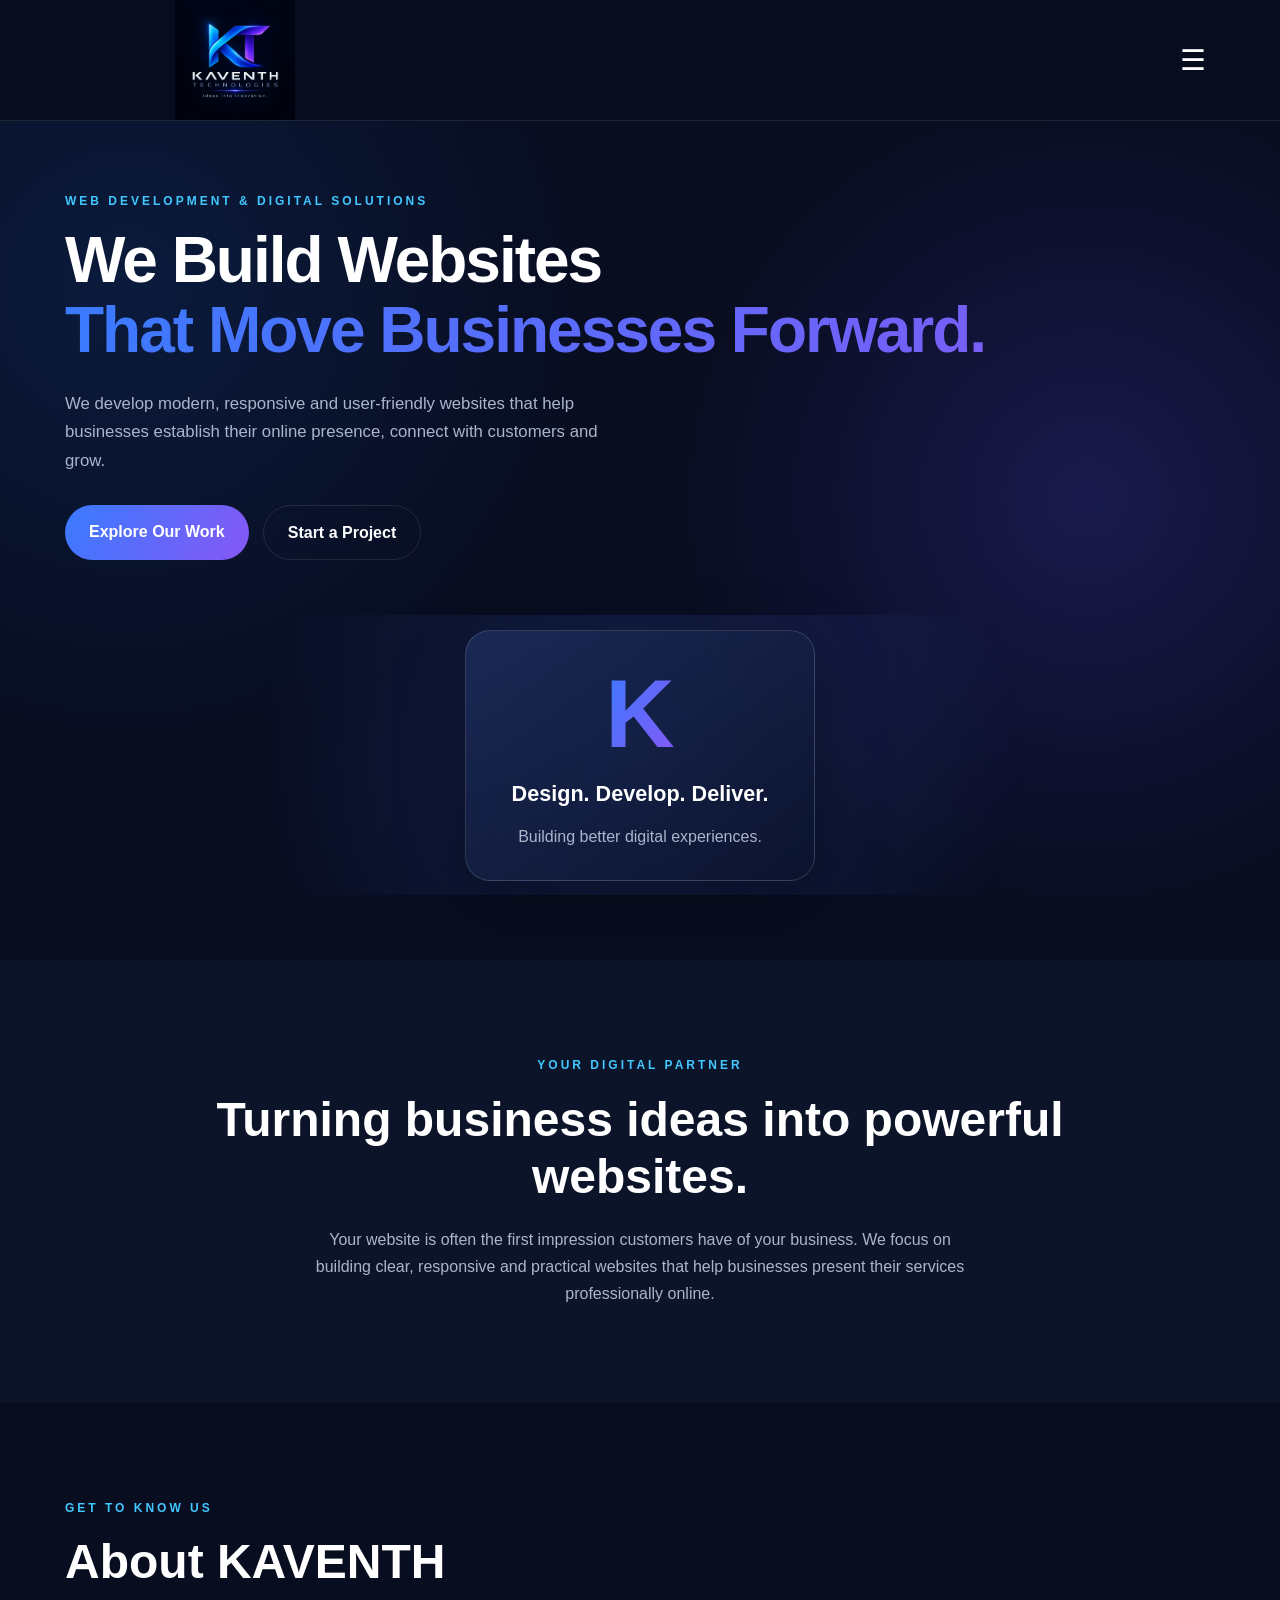
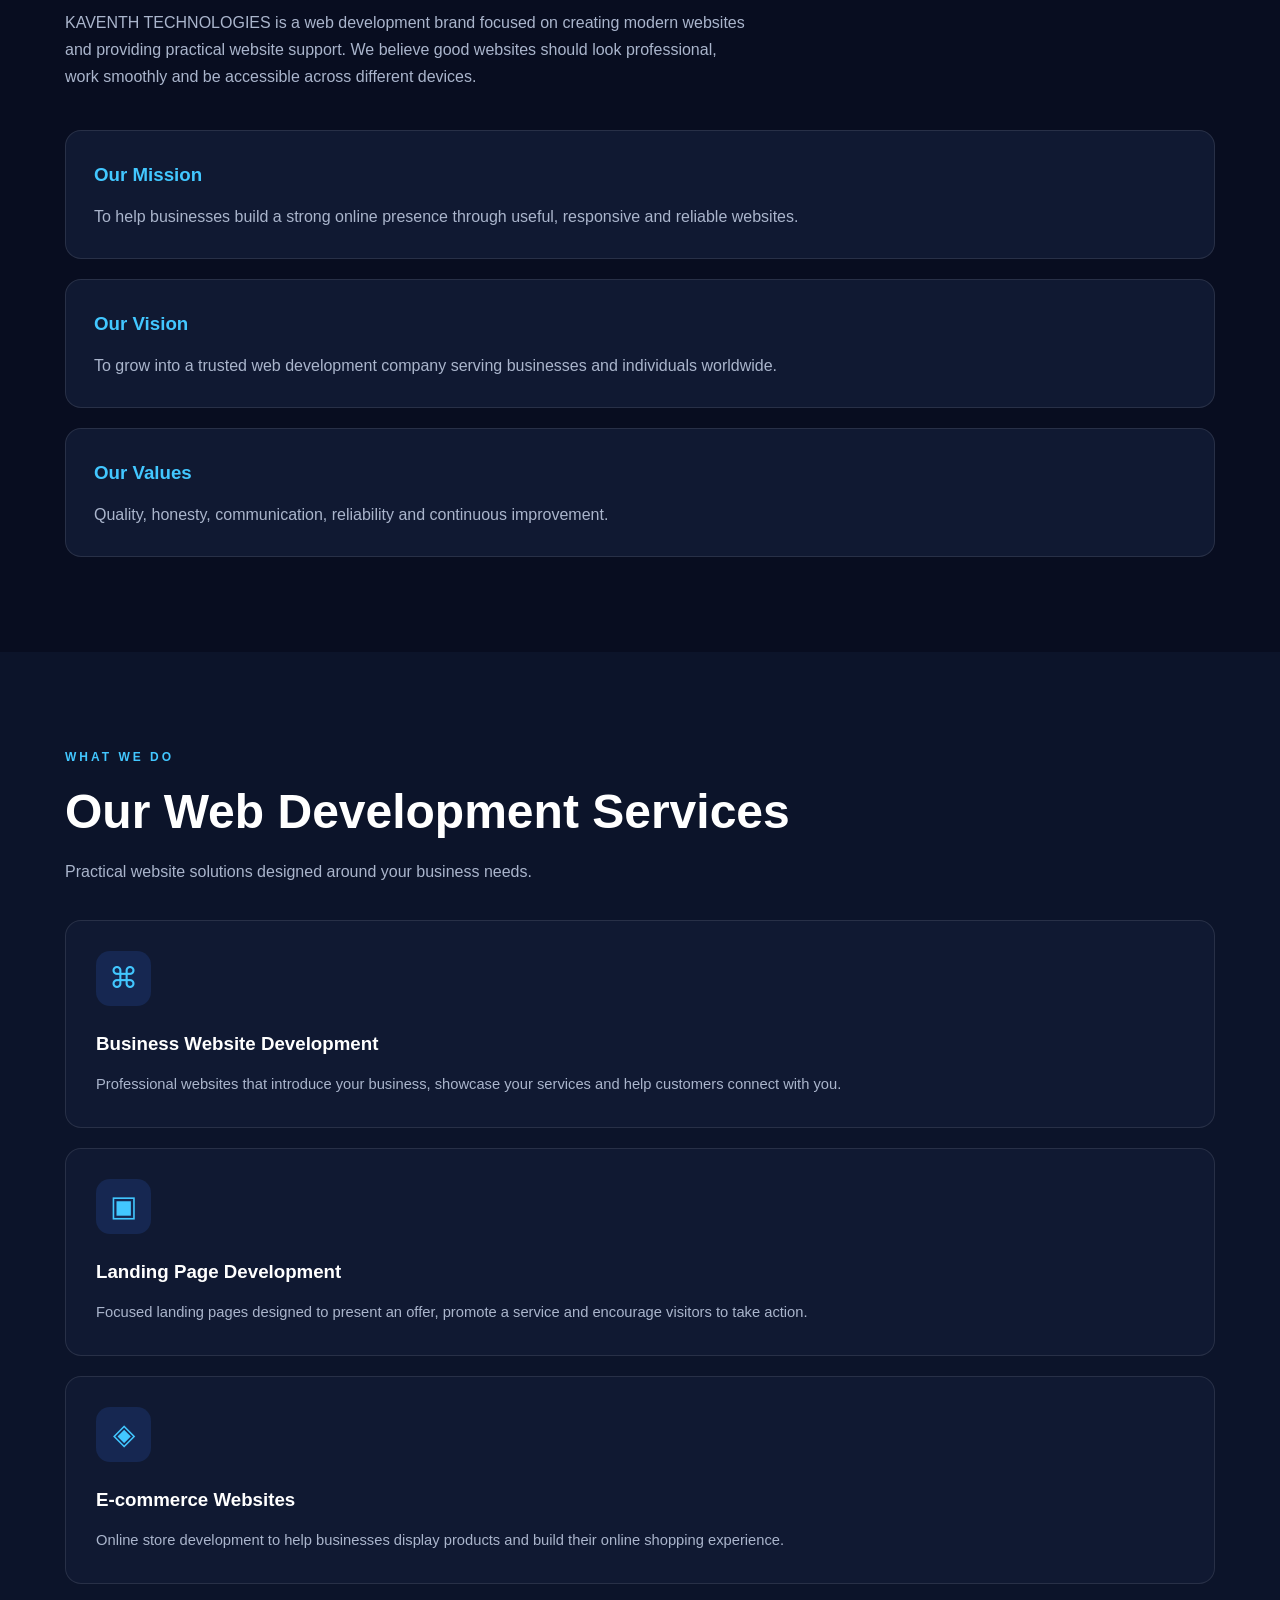
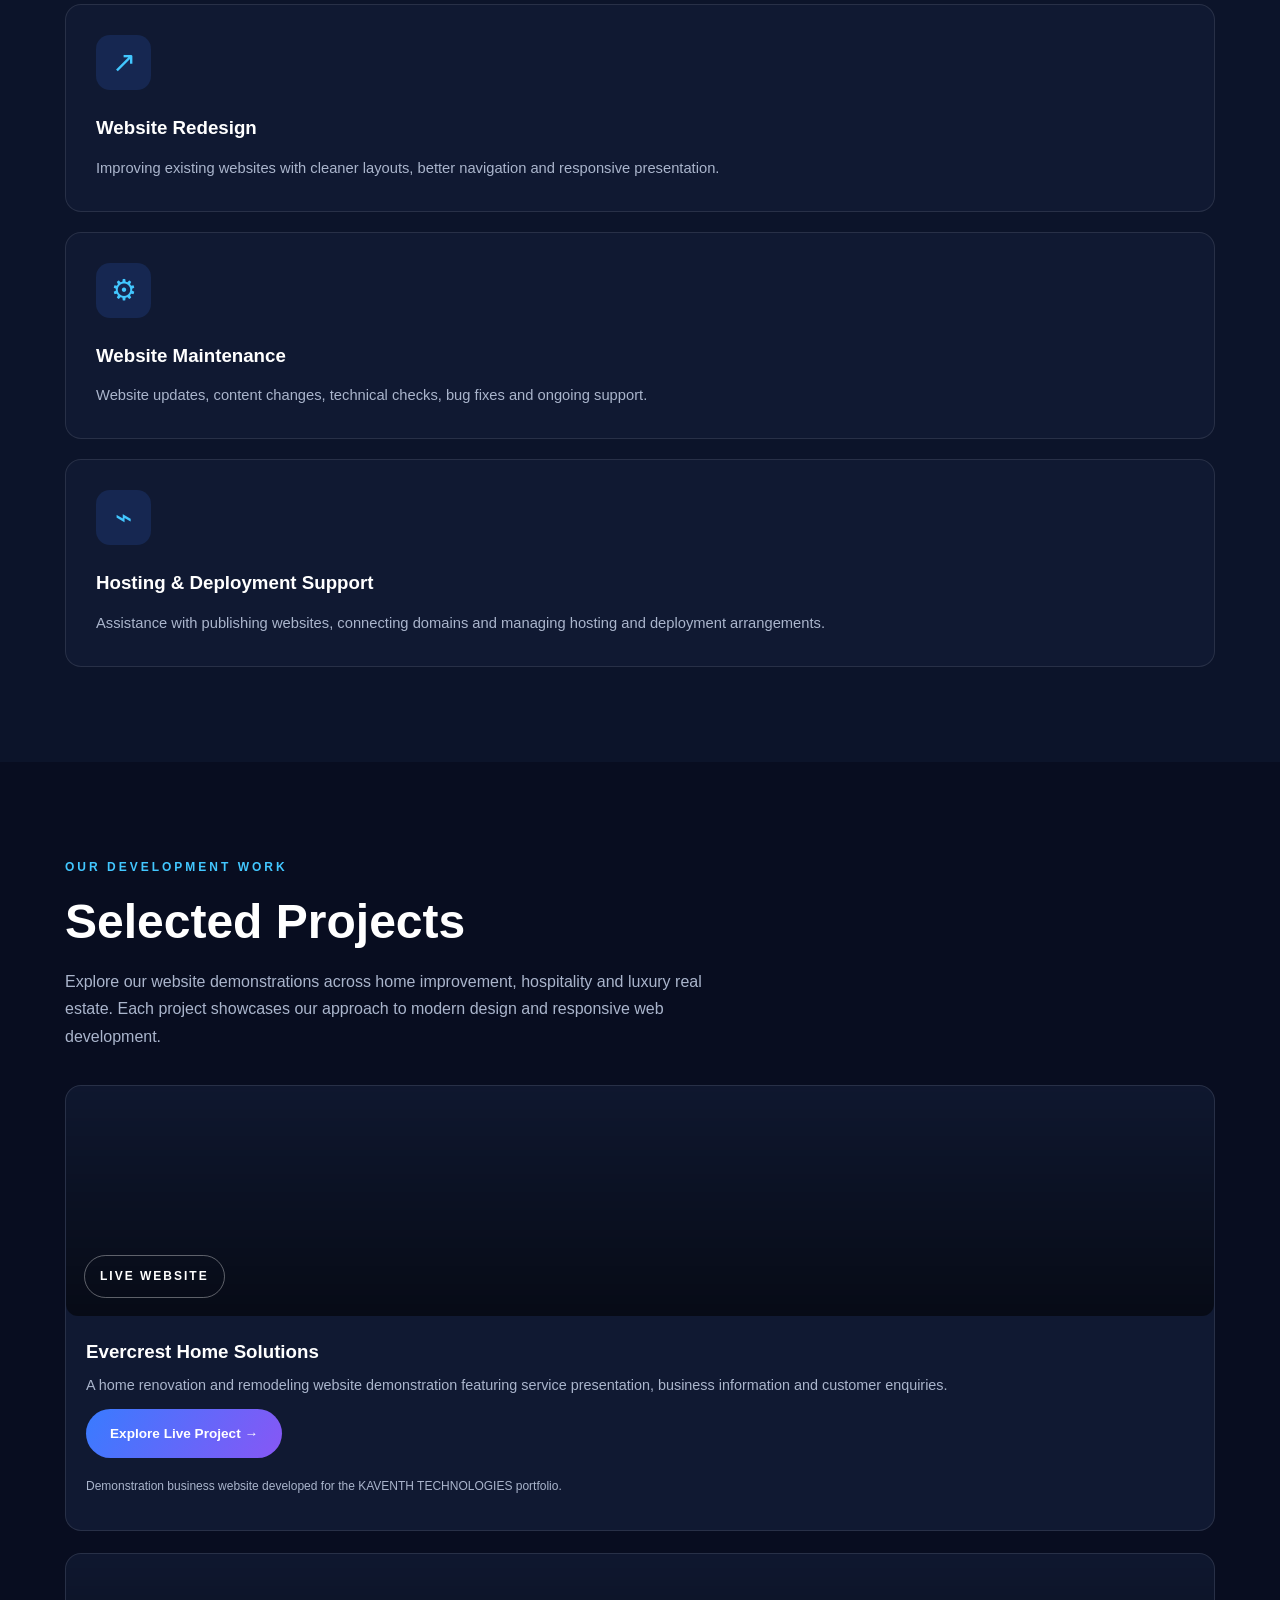
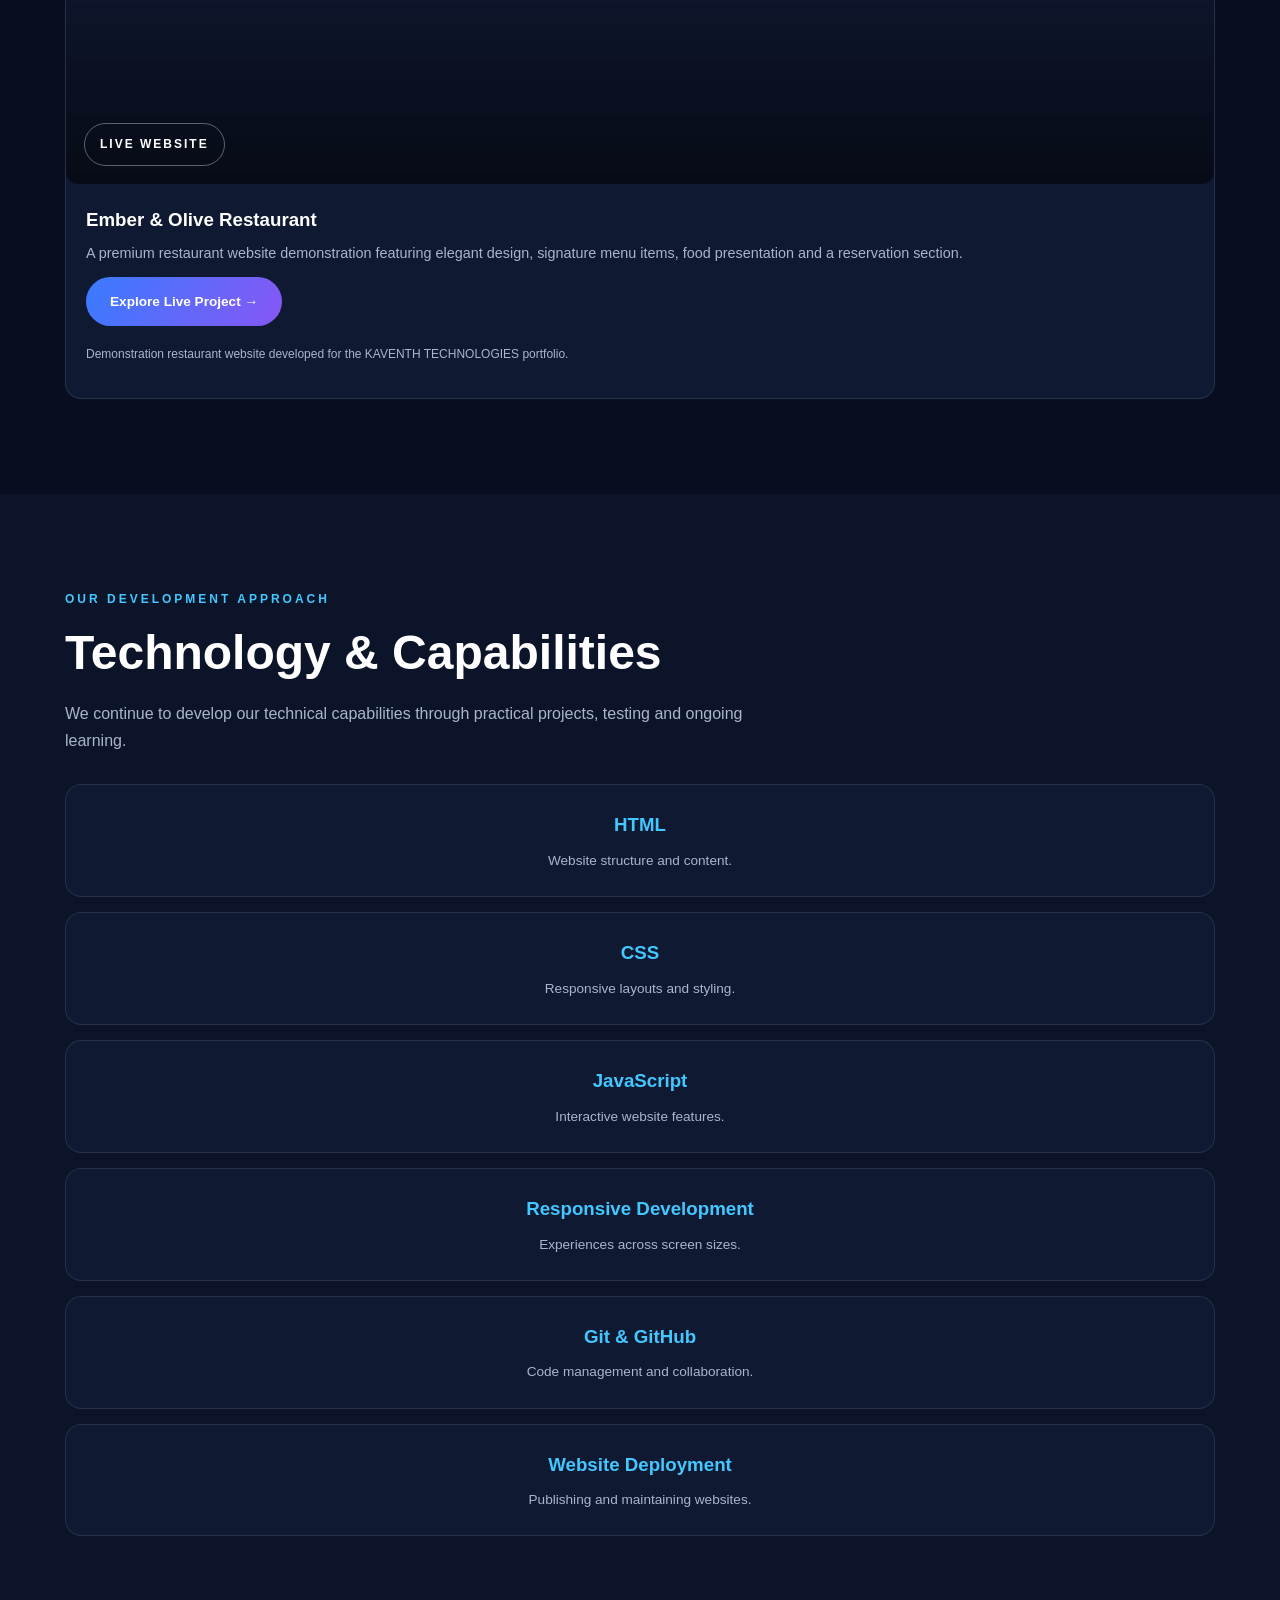
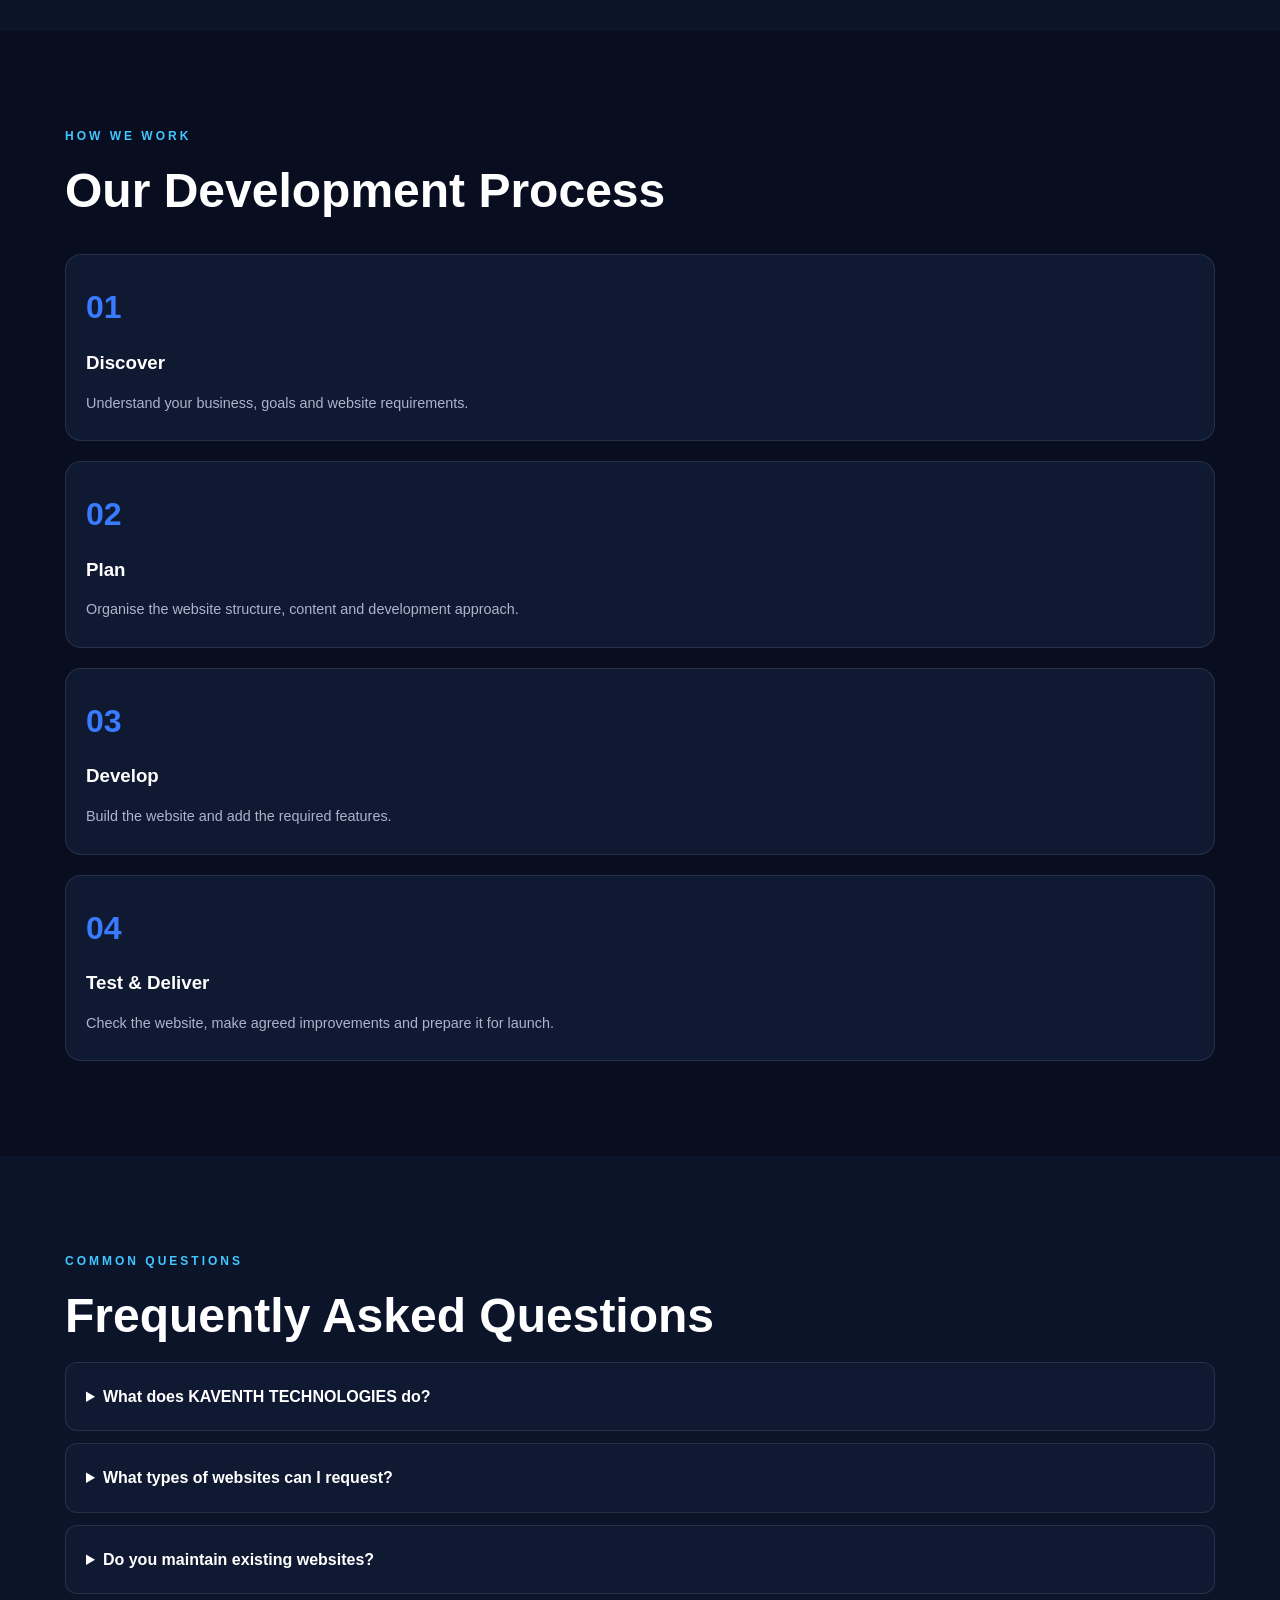
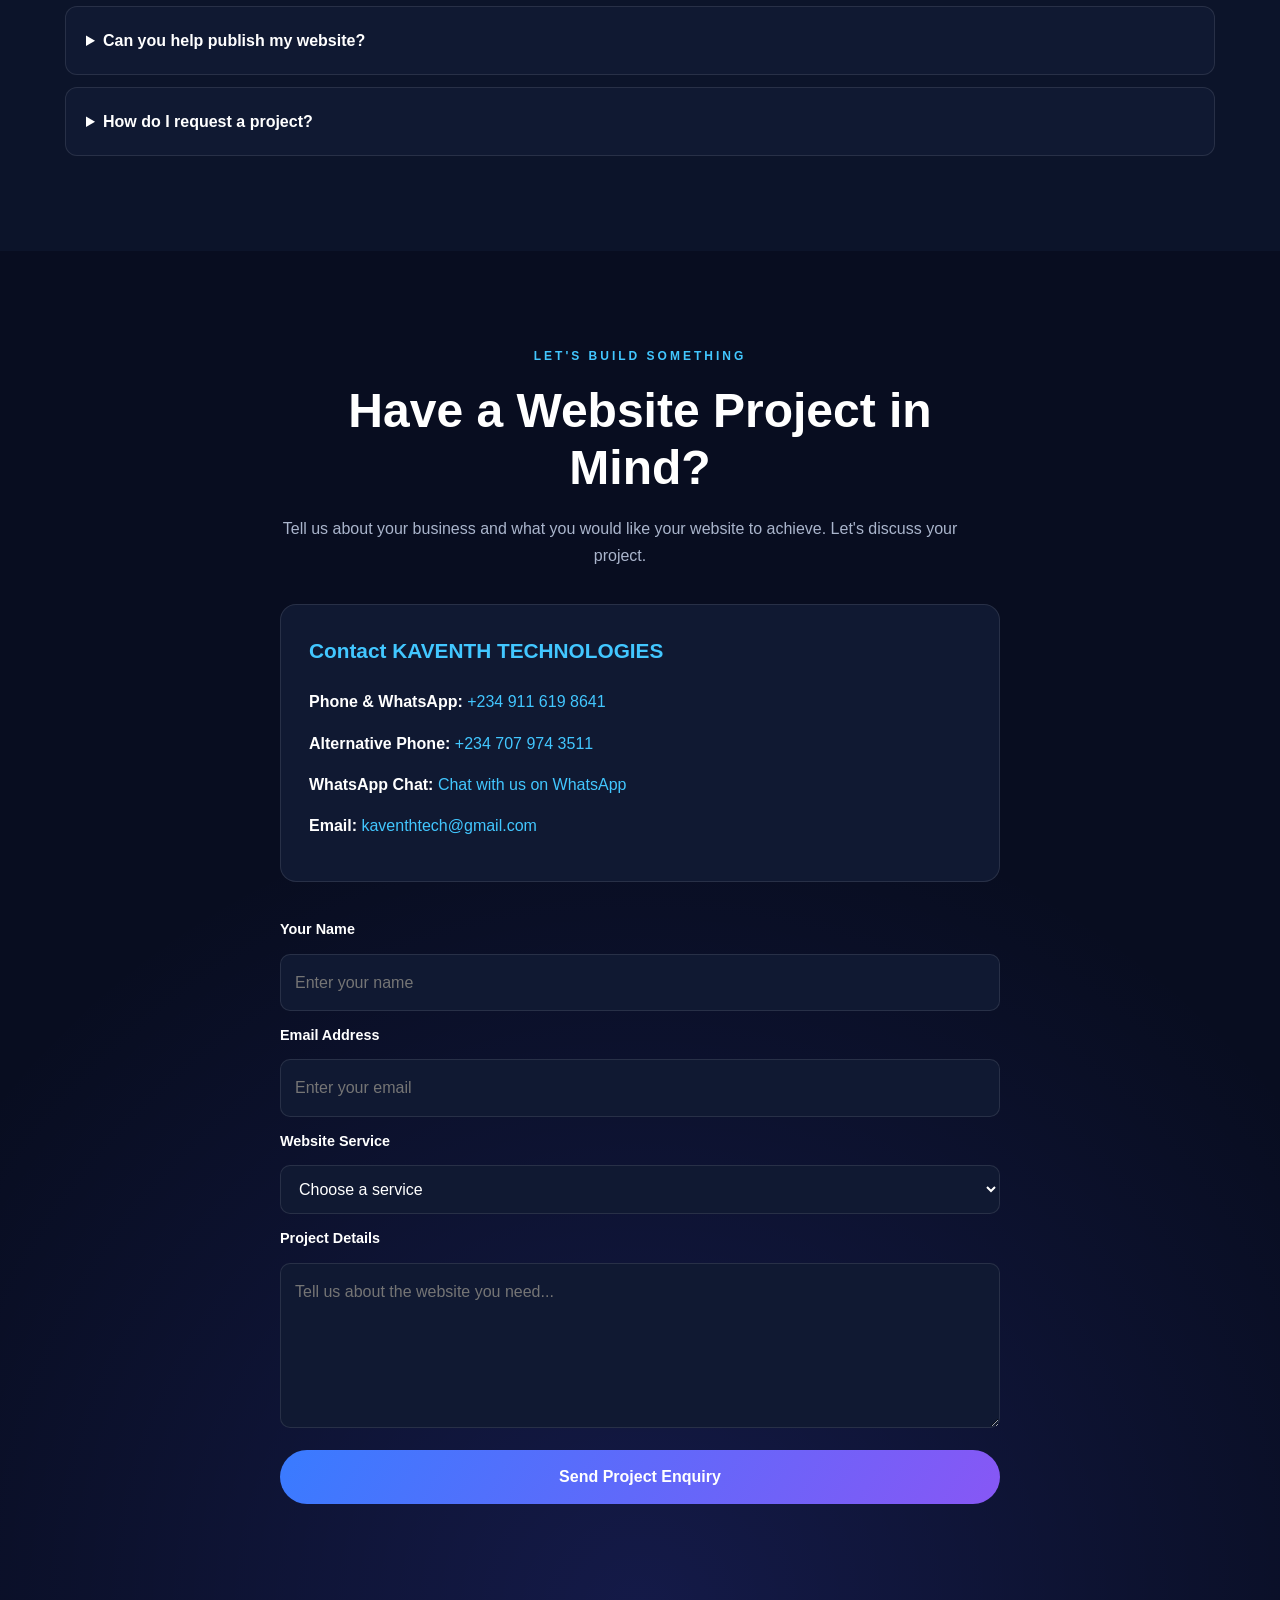
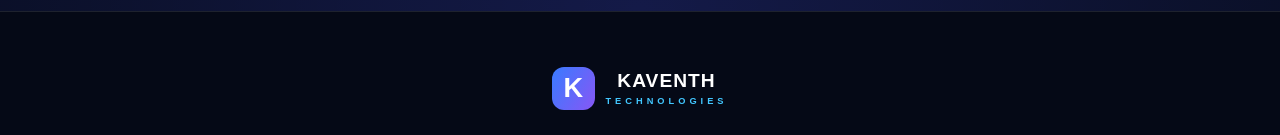
==== commit 913d900d: "Update index.html" ====
--- a/index.html
+++ b/index.html
@@ -1,646 +1,686 @@
-<!DOCTYPE html>  <html lang="en">  
-<head>  
-  <meta charset="UTF-8">  
-  <meta name="viewport" content="width=device-width, initial-scale=1.0">    <title>KAVENTH TECHNOLOGIES | Web Development Agency</title>    <meta name="description" content="KAVENTH TECHNOLOGIES builds modern, responsive business websites, restaurant websites, real estate websites and landing pages.">  
-  <meta name="theme-color" content="#080d20">    <meta property="og:title" content="KAVENTH TECHNOLOGIES">  
-  <meta property="og:description" content="Professional web development, website maintenance and deployment support. Ideas into innovation.">  
-  <meta property="og:type" content="website">    <link rel="icon" href="favicon.png">  
-  <link rel="stylesheet" href="style.css">  
-  <script src="script.js" defer></script>    <style>  
-    /* DEDICATED PORTFOLIO PROJECT IMAGES */  
-  
-    .portfolio-grid .project-image {  
-      min-height: 230px;  
-      width: 100%;  
-      background-size: cover;  
-      background-position: center;  
-      background-repeat: no-repeat;  
-      position: relative;  
-      overflow: hidden;  
-      border-radius: 12px;  
-    }  
-  
-    .portfolio-grid .project-image::before {  
-      content: "";  
-      position: absolute;  
-      inset: 0;  
-      background: linear-gradient(  
-        to top,  
-        rgba(0, 0, 0, 0.55),  
-        rgba(0, 0, 0, 0.05)  
-      );  
-    }  
-  
-    .portfolio-grid .project-image span {  
-      position: absolute;  
-      bottom: 18px;  
-      left: 18px;  
-      z-index: 1;  
-      color: #ffffff;  
-      font-size: 12px;  
-      font-weight: 700;  
-      letter-spacing: 2px;  
-    }  
-  
-    .portfolio-grid .project-one {  
-      background-image: url("https://images.unsplash.com/photo-1600607687939-ce8a6c25118c?auto=format&fit=crop&w=1200&q=85");  
-    }  
-  
-    .portfolio-grid .project-two {  
-      background-image: url("https://images.unsplash.com/photo-1517248135467-4c7edcad34c4?auto=format&fit=crop&w=1200&q=85");  
-    }  
-  
-    .portfolio-grid .project-three {  
-      background-image: url("https://images.unsplash.com/photo-1414235077428-338989a2e8c0?auto=format&fit=crop&w=1200&q=85");  
-    }  
-  
-    .portfolio-grid .project-four {  
-      background-image: url("https://images.unsplash.com/photo-1600607687920-4e2a09cf159d?auto=format&fit=crop&w=1200&q=85");  
-    }  
-  
-    @media (max-width: 600px) {  
-      .portfolio-grid .project-image {  
-        min-height: 210px;  
-      }  
-    }  
-  </style>  </head>  <body>    <!-- HEADER -->    <header class="header">  
-    <nav class="navbar container">  <a href="#home" class="logo" aria-label="KAVENTH TECHNOLOGIES home">  
-    <img  
-      src="./Image/21a39c8d-aa55-42b7-8d8a-c641ecc349b7.jpg"  
-      alt="KAVENTH TECHNOLOGIES Logo"  
-      class="brand-logo">  
-  </a>  
-
-  <button  
-    type="button"  
-    class="menu-toggle"  
-    id="menu-toggle"  
-    aria-label="Open navigation"  
-    aria-expanded="false"  
-    aria-controls="nav-links">  
-    <span id="menu-icon">☰</span>  
-  </button>  
-
-  <ul class="nav-links" id="nav-links">  
-    <li><a href="#home">Home</a></li>  
-    <li><a href="#about">About</a></li>  
-    <li><a href="#services">Services</a></li>  
-    <li><a href="#portfolio">Portfolio</a></li>  
-    <li><a href="#process">Our Process</a></li>  
-    <li><a href="#faq">FAQ</a></li>  
-    <li><a href="#contact" class="nav-contact">Contact Us</a></li>  
-  </ul>  
-
-</nav>
-
-  </header>    <main>  <!-- HERO -->  
-<section class="hero" id="home">  
-  <div class="container hero-content">  
-
-    <div class="hero-text">  
-      <p class="eyebrow">WEB DEVELOPMENT & DIGITAL SOLUTIONS</p>  
-
-      <h1>  
-        We Build Websites  
-        <span>That Move Businesses Forward.</span>  
-      </h1>  
-
-      <p>  
-        We develop modern, responsive and user-friendly  
-        websites that help businesses establish their  
-        online presence, connect with customers and grow.  
-      </p>  
-
-      <div class="hero-buttons">  
-        <a href="#portfolio" class="btn btn-primary">  
-          Explore Our Work  
-        </a>  
-
-        <a href="#contact" class="btn btn-outline">  
-          Start a Project  
-        </a>  
-      </div>  
-    </div>  
-
-    <div class="hero-visual">  
-      <div class="visual-card">  
-        <span class="visual-k">K</span>  
-        <h2>Design. Develop. Deliver.</h2>  
-        <p>Building better digital experiences.</p>  
-      </div>  
-    </div>  
-
-  </div>  
-</section>  
-
-<!-- INTRODUCTION -->  
-<section class="intro section">  
-  <div class="container">  
-    <p class="eyebrow">YOUR DIGITAL PARTNER</p>  
-
-    <h2>Turning business ideas into powerful websites.</h2>  
-
-    <p>  
-      Your website is often the first impression customers  
-      have of your business. We focus on building clear,  
-      responsive and practical websites that help businesses  
-      present their services professionally online.  
-    </p>  
-  </div>  
-</section>  
-
-<!-- ABOUT -->  
-<section class="about section" id="about">  
-  <div class="container">  
-
-    <p class="eyebrow">GET TO KNOW US</p>  
-    <h2>About KAVENTH</h2>  
-
-    <p>  
-      KAVENTH TECHNOLOGIES is a web development brand  
-      focused on creating modern websites and providing  
-      practical website support. We believe good websites  
-      should look professional, work smoothly and be  
-      accessible across different devices.  
-    </p>  
-
-    <div class="about-grid">  
-
-      <article class="info-card">  
-        <h3>Our Mission</h3>  
-        <p>  
-          To help businesses build a strong online presence  
-          through useful, responsive and reliable websites.  
-        </p>  
-      </article>  
-
-      <article class="info-card">  
-        <h3>Our Vision</h3>  
-        <p>  
-          To grow into a trusted web development company  
-          serving businesses and individuals worldwide.  
-        </p>  
-      </article>  
-
-      <article class="info-card">  
-        <h3>Our Values</h3>  
-        <p>  
-          Quality, honesty, communication, reliability  
-          and continuous improvement.  
-        </p>  
-      </article>  
-
-    </div>  
-  </div>  
-</section>  
-
-<!-- SERVICES -->  
-<section class="services section" id="services">  
-  <div class="container">  
-
-    <p class="eyebrow">WHAT WE DO</p>  
-    <h2>Our Web Development Services</h2>  
-
-    <p>  
-      Practical website solutions designed around  
-      your business needs.  
-    </p>  
-
-    <div class="services-grid">  
-
-      <article class="service-card">  
-        <span class="service-icon">⌘</span>  
-        <h3>Business Website Development</h3>  
-        <p>  
-          Professional websites that introduce your  
-          business, showcase your services and help  
-          customers connect with you.  
-        </p>  
-      </article>  
-
-      <article class="service-card">  
-        <span class="service-icon">▣</span>  
-        <h3>Landing Page Development</h3>  
-        <p>  
-          Focused landing pages designed to present  
-          an offer, promote a service and encourage  
-          visitors to take action.  
-        </p>  
-      </article>  
-
-      <article class="service-card">  
-        <span class="service-icon">◈</span>  
-        <h3>E-commerce Websites</h3>  
-        <p>  
-          Online store development to help businesses  
-          display products and build their online  
-          shopping experience.  
-        </p>  
-      </article>  
-
-      <article class="service-card">  
-        <span class="service-icon">↗</span>  
-        <h3>Website Redesign</h3>  
-        <p>  
-          Improving existing websites with cleaner  
-          layouts, better navigation and responsive  
-          presentation.  
-        </p>  
-      </article>  
-
-      <article class="service-card">  
-        <span class="service-icon">⚙</span>  
-        <h3>Website Maintenance</h3>  
-        <p>  
-          Website updates, content changes, technical  
-          checks, bug fixes and ongoing support.  
-        </p>  
-      </article>  
-
-      <article class="service-card">  
-        <span class="service-icon">⌁</span>  
-        <h3>Hosting & Deployment Support</h3>  
-        <p>  
-          Assistance with publishing websites,  
-          connecting domains and managing hosting  
-          and deployment arrangements.  
-        </p>  
-      </article>  
-
-    </div>  
-  </div>  
-</section>  
-
-<!-- PORTFOLIO -->  
-<section class="portfolio section" id="portfolio">  
-  <div class="container">  
-
-    <p class="eyebrow">OUR DEVELOPMENT WORK</p>  
-    <h2>Selected Projects</h2>  
-
-    <p>  
-      Explore our website demonstrations across  
-      home improvement, hospitality and luxury real estate.  
-      Each project showcases our approach to modern  
-      design and responsive web development.  
-    </p>  
-
-    <div class="portfolio-grid">  
-
-      <!-- PROJECT ONE: EVERCREST -->  
-      <article class="project-card">  
-
-        <div class="project-image project-one">  
-          <span>LIVE WEBSITE</span>  
-        </div>  
-
-        <h3>Evercrest Home Solutions</h3>  
-
-        <p>  
-          A home renovation and remodeling website  
-          demonstration featuring service presentation,  
-          business information and customer enquiries.  
-        </p>  
-
-        <div class="project-action">  
-          <a  
-            href="https://kaventhtech.github.io/EVERCREST-HOME-SOLUTIONS-/"  
-            class="btn btn-primary"  
-            target="_blank"  
-            rel="noopener noreferrer">  
-            Explore Live Project →  
-          </a>  
-        </div>  
-
-        <p>  
-          <small>  
-            Demonstration business website developed  
-            for the KAVENTH TECHNOLOGIES portfolio.  
-          </small>  
-        </p>  
-
-      </article>  
-
-      <!-- PROJECT TWO: EMBER & OLIVE -->  
-      <article class="project-card">  
-
-        <div class="project-image project-two">  
-          <span>LIVE WEBSITE</span>  
-        </div>  
-
-        <h3>Ember & Olive Restaurant</h3>  
-
-        <p>  
-          A premium restaurant website demonstration  
-          featuring elegant design, signature menu items,  
-          food presentation and a reservation section.  
-        </p>  
-
-        <div class="project-action">  
-          <a  
-            href="https://kaventhtech.github.io/EMBER-OLIVE-RESTAURANT./"  
-            class="btn btn-primary"  
-            target="_blank"  
-            rel="noopener noreferrer">  
-            Explore Live Project →  
-          </a>  
-        </div>  
-
-        <p>  
-          <small>  
-            Demonstration restaurant website developed  
-            for the KAVENTH TECHNOLOGIES portfolio.  
-          </small>  
-        </p>  
-
-      </article>  
-
-    </div>  
-  </div>  
-</section>  
-
-<!-- DEVELOPMENT APPROACH -->  
-<section class="skills section" id="skills">  
-  <div class="container">  
-
-    <p class="eyebrow">OUR DEVELOPMENT APPROACH</p>  
-    <h2>Technology & Capabilities</h2>  
-
-    <p>  
-      We continue to develop our technical capabilities  
-      through practical projects, testing and ongoing learning.  
-    </p>  
-
-    <div class="skills-grid">  
-
-      <div class="skill-card">  
-        <h3>HTML</h3>  
-        <p>Website structure and content.</p>  
-      </div>  
-
-      <div class="skill-card">  
-        <h3>CSS</h3>  
-        <p>Responsive layouts and styling.</p>  
-      </div>  
-
-      <div class="skill-card">  
-        <h3>JavaScript</h3>  
-        <p>Interactive website features.</p>  
-      </div>  
-
-      <div class="skill-card">  
-        <h3>Responsive Development</h3>  
-        <p>Experiences across screen sizes.</p>  
-      </div>  
-
-      <div class="skill-card">  
-        <h3>Git & GitHub</h3>  
-        <p>Code management and collaboration.</p>  
-      </div>  
-
-      <div class="skill-card">  
-        <h3>Website Deployment</h3>  
-        <p>Publishing and maintaining websites.</p>  
-      </div>  
-
-    </div>  
-  </div>  
-</section>  
-
-<!-- PROCESS -->  
-<section class="process section" id="process">  
-  <div class="container">  
-
-    <p class="eyebrow">HOW WE WORK</p>  
-    <h2>Our Development Process</h2>  
-
-    <div class="process-grid">  
-
-      <article>  
-        <span>01</span>  
-        <h3>Discover</h3>  
-        <p>  
-          Understand your business, goals and  
-          website requirements.  
-        </p>  
-      </article>  
-
-      <article>  
-        <span>02</span>  
-        <h3>Plan</h3>  
-        <p>  
-          Organise the website structure,  
-          content and development approach.  
-        </p>  
-      </article>  
-
-      <article>  
-        <span>03</span>  
-        <h3>Develop</h3>  
-        <p>  
-          Build the website and add the  
-          required features.  
-        </p>  
-      </article>  
-
-      <article>  
-        <span>04</span>  
-        <h3>Test & Deliver</h3>  
-        <p>  
-          Check the website, make agreed  
-          improvements and prepare it for launch.  
-        </p>  
-      </article>  
-
-    </div>  
-  </div>  
-</section>  
-
-<!-- FAQ -->  
-<section class="faq section" id="faq">  
-  <div class="container">  
-
-    <p class="eyebrow">COMMON QUESTIONS</p>  
-    <h2>Frequently Asked Questions</h2>  
-
-    <details>  
-      <summary>What does KAVENTH TECHNOLOGIES do?</summary>  
-      <p>  
-        We focus on building websites for businesses  
-        and individuals, as well as website maintenance  
-        and deployment support.  
-      </p>  
-    </details>  
-
-    <details>  
-      <summary>What types of websites can I request?</summary>  
-      <p>  
-        You can enquire about business websites,  
-        landing pages, online stores and website  
-        redesign projects.  
-      </p>  
-    </details>  
-
-    <details>  
-      <summary>Do you maintain existing websites?</summary>  
-      <p>  
-        Yes. You can contact us to discuss website  
-        updates, improvements, maintenance and  
-        technical support requirements.  
-      </p>  
-    </details>  
-
-    <details>  
-      <summary>Can you help publish my website?</summary>  
-      <p>  
-        Yes. Contact us to discuss deployment,  
-        domain connection and hosting support.  
-        Hosting services and third-party costs  
-        are discussed separately.  
-      </p>  
-    </details>  
-
-    <details>  
-      <summary>How do I request a project?</summary>  
-      <p>  
-        Send an enquiry through our contact form  
-        or contact us directly by WhatsApp or phone.  
-      </p>  
-    </details>  
-
-  </div>  
-</section>  
-
-<!-- CONTACT -->  
-<section class="contact section" id="contact">  
-  <div class="container">  
-
-    <p class="eyebrow">LET'S BUILD SOMETHING</p>  
-    <h2>Have a Website Project in Mind?</h2>  
-
-    <p>  
-      Tell us about your business and what you  
-      would like your website to achieve.  
-      Let's discuss your project.  
-    </p>  
-
-    <!-- DIRECT CONTACT DETAILS -->  
-    <div class="contact-details">  
-
-      <h3>Contact KAVENTH TECHNOLOGIES</h3>  
-
-      <p>  
-        <strong>Phone & WhatsApp:</strong>  
-        <a href="tel:+2349116198641">+234 911 619 8641</a>  
-      </p>  
-
-      <p>  
-        <strong>Alternative Phone:</strong>  
-        <a href="tel:+2347079743511">+234 707 974 3511</a>  
-      </p>  
-
-      <p>  
-        <strong>WhatsApp Chat:</strong>  
-        <a  
-          href="https://wa.me/2349116198641?text=Hello%20KAVENTH%20TECHNOLOGIES%2C%20I%27m%20interested%20in%20your%20web%20development%20services."  
-          target="_blank"  
-          rel="noopener noreferrer">  
-          Chat with us on WhatsApp  
-        </a>  
-      </p>  
-
-      <p>  
-        <strong>Email:</strong>  
-        <a href="mailto:kaventhtech@gmail.com">  
-          kaventhtech@gmail.com  
-        </a>  
-      </p>  
-
-    </div>  
-
-    <!-- WEB3FORMS CONTACT FORM -->  
-    <form  
-      id="contact-form"  
-      action="https://api.web3forms.com/submit"  
-      method="POST">  
-
-      <input  
-        type="hidden"  
-        name="access_key"  
-        value="190766d9-dae2-48c5-a7b8-7dbb57de92e9">  
-
-      <input  
-        type="hidden"  
-        name="subject"  
-        value="New KAVENTH TECHNOLOGIES Website Enquiry">  
-
-      <input  
-        type="hidden"  
-        name="from_name"  
-        value="KAVENTH TECHNOLOGIES Website">  
-
-      <label for="name">Your Name</label>  
-      <input  
-        type="text"  
-        id="name"  
-        name="name"  
-        placeholder="Enter your name"  
-        required>  
-
-      <label for="email">Email Address</label>  
-      <input  
-        type="email"  
-        id="email"  
-        name="email"  
-        placeholder="Enter your email"  
-        required>  
-
-      <label for="service">Website Service</label>  
-      <select id="service" name="service" required>  
-        <option value="">Choose a service</option>  
-        <option value="Business Website Development">Business Website Development</option>  
-        <option value="Landing Page Development">Landing Page Development</option>  
-        <option value="E-commerce Website">E-commerce Website</option>  
-        <option value="Website Redesign">Website Redesign</option>  
-        <option value="Website Maintenance">Website Maintenance</option>  
-        <option value="Hosting and Deployment Support">Hosting and Deployment Support</option>  
-        <option value="Other">Other</option>  
-      </select>  
-
-      <label for="message">Project Details</label>  
-      <textarea  
-        id="message"  
-        name="message"  
-        rows="5"  
-        placeholder="Tell us about the website you need..."  
-        required></textarea>  
-
-      <button type="submit" class="btn btn-primary">  
-        Send Project Enquiry  
-      </button>  
-
-      <p id="form-status" role="status" aria-live="polite"></p>  
-
-    </form>  
-  </div>  
-</section>
-
-  </main>    <!-- FOOTER -->    <footer class="footer">  
-    <div class="container">  <a href="#home" class="logo footer-logo">  
-    <span class="logo-mark">K</span>  
-    <span>  
-      KAVENTH  
-      <small>TECHNOLOGIES</small>  
-    </span>  
-  </a>  
-
-</div>
-
-  </footer>    <script>  
-    const currentYear = new Date().getFullYear();  
-    document.querySelector(".footer .container").insertAdjacentHTML(  
-      "beforeend",  
-      `<p class="footer-copy">&copy; ${currentYear} KAVENTH TECHNOLOGIES. All rights reserved.</p>`  
-    );  
-  </script>  </body>  
-          </html>
+
+<!DOCTYPE html>
+<html lang="en">
+<head>
+  <meta charset="UTF-8">
+  <meta name="viewport" content="width=device-width, initial-scale=1.0">
+
+  <title>KAVENTH TECHNOLOGIES | Professional Web Design & Development</title>
+
+  <meta name="description" content="KAVENTH TECHNOLOGIES designs and develops modern, responsive websites for businesses, restaurants, real estate brands and individuals. Professional web development and digital solutions. Ideas into innovation.">
+
+  <meta name="robots" content="index, follow">
+  <meta name="theme-color" content="#080d20">
+
+  <link rel="canonical" href="https://kaventhtech.github.io/kaventh-website/">
+
+  <meta property="og:title" content="KAVENTH TECHNOLOGIES | Web Design & Development">
+  <meta property="og:description" content="We design and develop modern, responsive websites for businesses and brands. Ideas into innovation.">
+  <meta property="og:type" content="website">
+  <meta property="og:url" content="https://kaventhtech.github.io/kaventh-website/">
+
+  <meta name="twitter:card" content="summary">
+  <meta name="twitter:title" content="KAVENTH TECHNOLOGIES">
+  <meta name="twitter:description" content="Professional web design, development and digital solutions. Ideas into innovation.">
+
+  <link rel="icon" href="favicon.png">
+  <link rel="stylesheet" href="style.css">
+  <script src="script.js" defer></script>
+
+  <!-- STRUCTURED DATA FOR SEARCH ENGINES -->
+  <script type="application/ld+json">
+  {
+    "@context": "https://schema.org",
+    "@type": "Organization",
+    "name": "KAVENTH TECHNOLOGIES",
+    "url": "https://kaventhtech.github.io/kaventh-website/",
+    "description": "KAVENTH TECHNOLOGIES designs and develops modern, responsive websites for businesses, brands and individuals.",
+    "slogan": "Ideas into innovation."
+  }
+  </script>
+
+  <style>
+    /* DEDICATED PORTFOLIO PROJECT IMAGES */
+
+    .portfolio-grid .project-image {
+      min-height: 230px;
+      width: 100%;
+      background-size: cover;
+      background-position: center;
+      background-repeat: no-repeat;
+      position: relative;
+      overflow: hidden;
+      border-radius: 12px;
+    }
+
+    .portfolio-grid .project-image::before {
+      content: "";
+      position: absolute;
+      inset: 0;
+      background: linear-gradient(
+        to top,
+        rgba(0, 0, 0, 0.55),
+        rgba(0, 0, 0, 0.05)
+      );
+    }
+
+    .portfolio-grid .project-image span {
+      position: absolute;
+      bottom: 18px;
+      left: 18px;
+      z-index: 1;
+      color: #ffffff;
+      font-size: 12px;
+      font-weight: 700;
+      letter-spacing: 2px;
+    }
+
+    .portfolio-grid .project-one {
+      background-image: url("https://images.unsplash.com/photo-1600607687939-ce8a6c25118c?auto=format&fit=crop&w=1200&q=85");
+    }
+
+    .portfolio-grid .project-two {
+      background-image: url("https://images.unsplash.com/photo-1517248135467-4c7edcad34c4?auto=format&fit=crop&w=1200&q=85");
+    }
+
+    .portfolio-grid .project-three {
+      background-image: url("https://images.unsplash.com/photo-1414235077428-338989a2e8c0?auto=format&fit=crop&w=1200&q=85");
+    }
+
+    .portfolio-grid .project-four {
+      background-image: url("https://images.unsplash.com/photo-1600607687920-4e2a09cf159d?auto=format&fit=crop&w=1200&q=85");
+    }
+
+    @media (max-width: 600px) {
+      .portfolio-grid .project-image {
+        min-height: 210px;
+      }
+    }
+  </style>
+</head>
+
+<body>
+
+  <!-- HEADER -->
+  <header class="header">
+    <nav class="navbar container">
+
+      <a href="#home" class="logo" aria-label="KAVENTH TECHNOLOGIES home">
+        <img
+          src="./Image/21a39c8d-aa55-42b7-8d8a-c641ecc349b7.jpg"
+          alt="KAVENTH TECHNOLOGIES Logo"
+          class="brand-logo">
+      </a>
+
+      <button
+        type="button"
+        class="menu-toggle"
+        id="menu-toggle"
+        aria-label="Open navigation"
+        aria-expanded="false"
+        aria-controls="nav-links">
+        <span id="menu-icon">☰</span>
+      </button>
+
+      <ul class="nav-links" id="nav-links">
+        <li><a href="#home">Home</a></li>
+        <li><a href="#about">About</a></li>
+        <li><a href="#services">Services</a></li>
+        <li><a href="#portfolio">Portfolio</a></li>
+        <li><a href="#process">Our Process</a></li>
+        <li><a href="#faq">FAQ</a></li>
+        <li><a href="#contact" class="nav-contact">Contact Us</a></li>
+      </ul>
+
+    </nav>
+  </header>
+
+  <main>
+
+    <!-- HERO -->
+    <section class="hero" id="home">
+      <div class="container hero-content">
+
+        <div class="hero-text">
+          <p class="eyebrow">WEB DEVELOPMENT & DIGITAL SOLUTIONS</p>
+
+          <h1>
+            We Build Websites
+            <span>That Move Businesses Forward.</span>
+          </h1>
+
+          <p>
+            We develop modern, responsive and user-friendly
+            websites that help businesses establish their
+            online presence, connect with customers and grow.
+          </p>
+
+          <div class="hero-buttons">
+            <a href="#portfolio" class="btn btn-primary">
+              Explore Our Work
+            </a>
+
+            <a href="#contact" class="btn btn-outline">
+              Start a Project
+            </a>
+          </div>
+        </div>
+
+        <div class="hero-visual">
+          <div class="visual-card">
+            <span class="visual-k">K</span>
+            <h2>Design. Develop. Deliver.</h2>
+            <p>Building better digital experiences.</p>
+          </div>
+        </div>
+
+      </div>
+    </section>
+
+    <!-- INTRODUCTION -->
+    <section class="intro section">
+      <div class="container">
+        <p class="eyebrow">YOUR DIGITAL PARTNER</p>
+
+        <h2>Turning business ideas into powerful websites.</h2>
+
+        <p>
+          Your website is often the first impression customers
+          have of your business. We focus on building clear,
+          responsive and practical websites that help businesses
+          present their services professionally online.
+        </p>
+      </div>
+    </section>
+
+    <!-- ABOUT -->
+    <section class="about section" id="about">
+      <div class="container">
+
+        <p class="eyebrow">GET TO KNOW US</p>
+        <h2>About KAVENTH</h2>
+
+        <p>
+          KAVENTH TECHNOLOGIES is a web development brand
+          focused on creating modern websites and providing
+          practical website support. We believe good websites
+          should look professional, work smoothly and be
+          accessible across different devices.
+        </p>
+
+        <div class="about-grid">
+
+          <article class="info-card">
+            <h3>Our Mission</h3>
+            <p>
+              To help businesses build a strong online presence
+              through useful, responsive and reliable websites.
+            </p>
+          </article>
+
+          <article class="info-card">
+            <h3>Our Vision</h3>
+            <p>
+              To grow into a trusted web development company
+              serving businesses and individuals worldwide.
+            </p>
+          </article>
+
+          <article class="info-card">
+            <h3>Our Values</h3>
+            <p>
+              Quality, honesty, communication, reliability
+              and continuous improvement.
+            </p>
+          </article>
+
+        </div>
+      </div>
+    </section>
+
+    <!-- SERVICES -->
+    <section class="services section" id="services">
+      <div class="container">
+
+        <p class="eyebrow">WHAT WE DO</p>
+        <h2>Our Web Development Services</h2>
+
+        <p>
+          Practical website solutions designed around
+          your business needs.
+        </p>
+
+        <div class="services-grid">
+
+          <article class="service-card">
+            <span class="service-icon">⌘</span>
+            <h3>Business Website Development</h3>
+            <p>
+              Professional websites that introduce your
+              business, showcase your services and help
+              customers connect with you.
+            </p>
+          </article>
+
+          <article class="service-card">
+            <span class="service-icon">▣</span>
+            <h3>Landing Page Development</h3>
+            <p>
+              Focused landing pages designed to present
+              an offer, promote a service and encourage
+              visitors to take action.
+            </p>
+          </article>
+
+          <article class="service-card">
+            <span class="service-icon">◈</span>
+            <h3>E-commerce Websites</h3>
+            <p>
+              Online store development to help businesses
+              display products and build their online
+              shopping experience.
+            </p>
+          </article>
+
+          <article class="service-card">
+            <span class="service-icon">↗</span>
+            <h3>Website Redesign</h3>
+            <p>
+              Improving existing websites with cleaner
+              layouts, better navigation and responsive
+              presentation.
+            </p>
+          </article>
+
+          <article class="service-card">
+            <span class="service-icon">⚙</span>
+            <h3>Website Maintenance</h3>
+            <p>
+              Website updates, content changes, technical
+              checks, bug fixes and ongoing support.
+            </p>
+          </article>
+
+          <article class="service-card">
+            <span class="service-icon">⌁</span>
+            <h3>Hosting & Deployment Support</h3>
+            <p>
+              Assistance with publishing websites,
+              connecting domains and managing hosting
+              and deployment arrangements.
+            </p>
+          </article>
+
+        </div>
+      </div>
+    </section>
+
+    <!-- PORTFOLIO -->
+    <section class="portfolio section" id="portfolio">
+      <div class="container">
+
+        <p class="eyebrow">OUR DEVELOPMENT WORK</p>
+        <h2>Selected Projects</h2>
+
+        <p>
+          Explore our website demonstrations across
+          home improvement, hospitality and luxury real estate.
+          Each project showcases our approach to modern
+          design and responsive web development.
+        </p>
+
+        <div class="portfolio-grid">
+
+          <!-- PROJECT ONE: EVERCREST -->
+          <article class="project-card">
+
+            <div class="project-image project-one">
+              <span>LIVE WEBSITE</span>
+            </div>
+
+            <h3>Evercrest Home Solutions</h3>
+
+            <p>
+              A home renovation and remodeling website
+              demonstration featuring service presentation,
+              business information and customer enquiries.
+            </p>
+
+            <div class="project-action">
+              <a
+                href="https://kaventhtech.github.io/EVERCREST-HOME-SOLUTIONS-/"
+                class="btn btn-primary"
+                target="_blank"
+                rel="noopener noreferrer">
+                Explore Live Project →
+              </a>
+            </div>
+
+            <p>
+              <small>
+                Demonstration business website developed
+                for the KAVENTH TECHNOLOGIES portfolio.
+              </small>
+            </p>
+
+          </article>
+
+          <!-- PROJECT TWO: EMBER & OLIVE -->
+          <article class="project-card">
+
+            <div class="project-image project-two">
+              <span>LIVE WEBSITE</span>
+            </div>
+
+            <h3>Ember & Olive Restaurant</h3>
+
+            <p>
+              A premium restaurant website demonstration
+              featuring elegant design, signature menu items,
+              food presentation and a reservation section.
+            </p>
+
+            <div class="project-action">
+              <a
+                href="https://kaventhtech.github.io/EMBER-OLIVE-RESTAURANT./"
+                class="btn btn-primary"
+                target="_blank"
+                rel="noopener noreferrer">
+                Explore Live Project →
+              </a>
+            </div>
+
+            <p>
+              <small>
+                Demonstration restaurant website developed
+                for the KAVENTH TECHNOLOGIES portfolio.
+              </small>
+            </p>
+
+          </article>
+
+        </div>
+      </div>
+    </section>
+
+    <!-- DEVELOPMENT APPROACH -->
+    <section class="skills section" id="skills">
+      <div class="container">
+
+        <p class="eyebrow">OUR DEVELOPMENT APPROACH</p>
+        <h2>Technology & Capabilities</h2>
+
+        <p>
+          We continue to develop our technical capabilities
+          through practical projects, testing and ongoing learning.
+        </p>
+
+        <div class="skills-grid">
+
+          <div class="skill-card">
+            <h3>HTML</h3>
+            <p>Website structure and content.</p>
+          </div>
+
+          <div class="skill-card">
+            <h3>CSS</h3>
+            <p>Responsive layouts and styling.</p>
+          </div>
+
+          <div class="skill-card">
+            <h3>JavaScript</h3>
+            <p>Interactive website features.</p>
+          </div>
+
+          <div class="skill-card">
+            <h3>Responsive Development</h3>
+            <p>Experiences across screen sizes.</p>
+          </div>
+
+          <div class="skill-card">
+            <h3>Git & GitHub</h3>
+            <p>Code management and collaboration.</p>
+          </div>
+
+          <div class="skill-card">
+            <h3>Website Deployment</h3>
+            <p>Publishing and maintaining websites.</p>
+          </div>
+
+        </div>
+      </div>
+    </section>
+
+    <!-- PROCESS -->
+    <section class="process section" id="process">
+      <div class="container">
+
+        <p class="eyebrow">HOW WE WORK</p>
+        <h2>Our Development Process</h2>
+
+        <div class="process-grid">
+
+          <article>
+            <span>01</span>
+            <h3>Discover</h3>
+            <p>
+              Understand your business, goals and
+              website requirements.
+            </p>
+          </article>
+
+          <article>
+            <span>02</span>
+            <h3>Plan</h3>
+            <p>
+              Organise the website structure,
+              content and development approach.
+            </p>
+          </article>
+
+          <article>
+            <span>03</span>
+            <h3>Develop</h3>
+            <p>
+              Build the website and add the
+              required features.
+            </p>
+          </article>
+
+          <article>
+            <span>04</span>
+            <h3>Test & Deliver</h3>
+            <p>
+              Check the website, make agreed
+              improvements and prepare it for launch.
+            </p>
+          </article>
+
+        </div>
+      </div>
+    </section>
+
+    <!-- FAQ -->
+    <section class="faq section" id="faq">
+      <div class="container">
+
+        <p class="eyebrow">COMMON QUESTIONS</p>
+        <h2>Frequently Asked Questions</h2>
+
+        <details>
+          <summary>What does KAVENTH TECHNOLOGIES do?</summary>
+          <p>
+            We focus on building websites for businesses
+            and individuals, as well as website maintenance
+            and deployment support.
+          </p>
+        </details>
+
+        <details>
+          <summary>What types of websites can I request?</summary>
+          <p>
+            You can enquire about business websites,
+            landing pages, online stores and website
+            redesign projects.
+          </p>
+        </details>
+
+        <details>
+          <summary>Do you maintain existing websites?</summary>
+          <p>
+            Yes. You can contact us to discuss website
+            updates, improvements, maintenance and
+            technical support requirements.
+          </p>
+        </details>
+
+        <details>
+          <summary>Can you help publish my website?</summary>
+          <p>
+            Yes. Contact us to discuss deployment,
+            domain connection and hosting support.
+            Hosting services and third-party costs
+            are discussed separately.
+          </p>
+        </details>
+
+        <details>
+          <summary>How do I request a project?</summary>
+          <p>
+            Send an enquiry through our contact form
+            or contact us directly by WhatsApp or phone.
+          </p>
+        </details>
+
+      </div>
+    </section>
+
+    <!-- CONTACT -->
+    <section class="contact section" id="contact">
+      <div class="container">
+
+        <p class="eyebrow">LET'S BUILD SOMETHING</p>
+        <h2>Have a Website Project in Mind?</h2>
+
+        <p>
+          Tell us about your business and what you
+          would like your website to achieve.
+          Let's discuss your project.
+        </p>
+
+        <!-- DIRECT CONTACT DETAILS -->
+        <div class="contact-details">
+
+          <h3>Contact KAVENTH TECHNOLOGIES</h3>
+
+          <p>
+            <strong>Phone & WhatsApp:</strong>
+            <a href="tel:+2349116198641">+234 911 619 8641</a>
+          </p>
+
+          <p>
+            <strong>Alternative Phone:</strong>
+            <a href="tel:+2347079743511">+234 707 974 3511</a>
+          </p>
+
+          <p>
+            <strong>WhatsApp Chat:</strong>
+            <a
+              href="https://wa.me/2349116198641?text=Hello%20KAVENTH%20TECHNOLOGIES%2C%20I%27m%20interested%20in%20your%20web%20development%20services."
+              target="_blank"
+              rel="noopener noreferrer">
+              Chat with us on WhatsApp
+            </a>
+          </p>
+
+          <p>
+            <strong>Email:</strong>
+            <a href="mailto:kaventhtech@gmail.com">
+              kaventhtech@gmail.com
+            </a>
+          </p>
+
+        </div>
+
+        <!-- WEB3FORMS CONTACT FORM -->
+        <form
+          id="contact-form"
+          action="https://api.web3forms.com/submit"
+          method="POST">
+
+          <input
+            type="hidden"
+            name="access_key"
+            value="190766d9-dae2-48c5-a7b8-7dbb57de92e9">
+
+          <input
+            type="hidden"
+            name="subject"
+            value="New KAVENTH TECHNOLOGIES Website Enquiry">
+
+          <input
+            type="hidden"
+            name="from_name"
+            value="KAVENTH TECHNOLOGIES Website">
+
+          <label for="name">Your Name</label>
+          <input
+            type="text"
+            id="name"
+            name="name"
+            placeholder="Enter your name"
+            required>
+
+          <label for="email">Email Address</label>
+          <input
+            type="email"
+            id="email"
+            name="email"
+            placeholder="Enter your email"
+            required>
+
+          <label for="service">Website Service</label>
+          <select id="service" name="service" required>
+            <option value="">Choose a service</option>
+            <option value="Business Website Development">Business Website Development</option>
+            <option value="Landing Page Development">Landing Page Development</option>
+            <option value="E-commerce Website">E-commerce Website</option>
+            <option value="Website Redesign">Website Redesign</option>
+            <option value="Website Maintenance">Website Maintenance</option>
+            <option value="Hosting and Deployment Support">Hosting and Deployment Support</option>
+            <option value="Other">Other</option>
+          </select>
+
+          <label for="message">Project Details</label>
+          <textarea
+            id="message"
+            name="message"
+            rows="5"
+            placeholder="Tell us about the website you need..."
+            required></textarea>
+
+          <button type="submit" class="btn btn-primary">
+            Send Project Enquiry
+          </button>
+
+          <p id="form-status" role="status" aria-live="polite"></p>
+
+        </form>
+      </div>
+    </section>
+
+  </main>
+
+  <!-- FOOTER -->
+  <footer class="footer">
+    <div class="container">
+
+      <a href="#home" class="logo footer-logo">
+        <span class="logo-mark">K</span>
+        <span>
+          KAVENTH
+          <small>TECHNOLOGIES</small>
+        </span>
+      </a>
+
+    </div
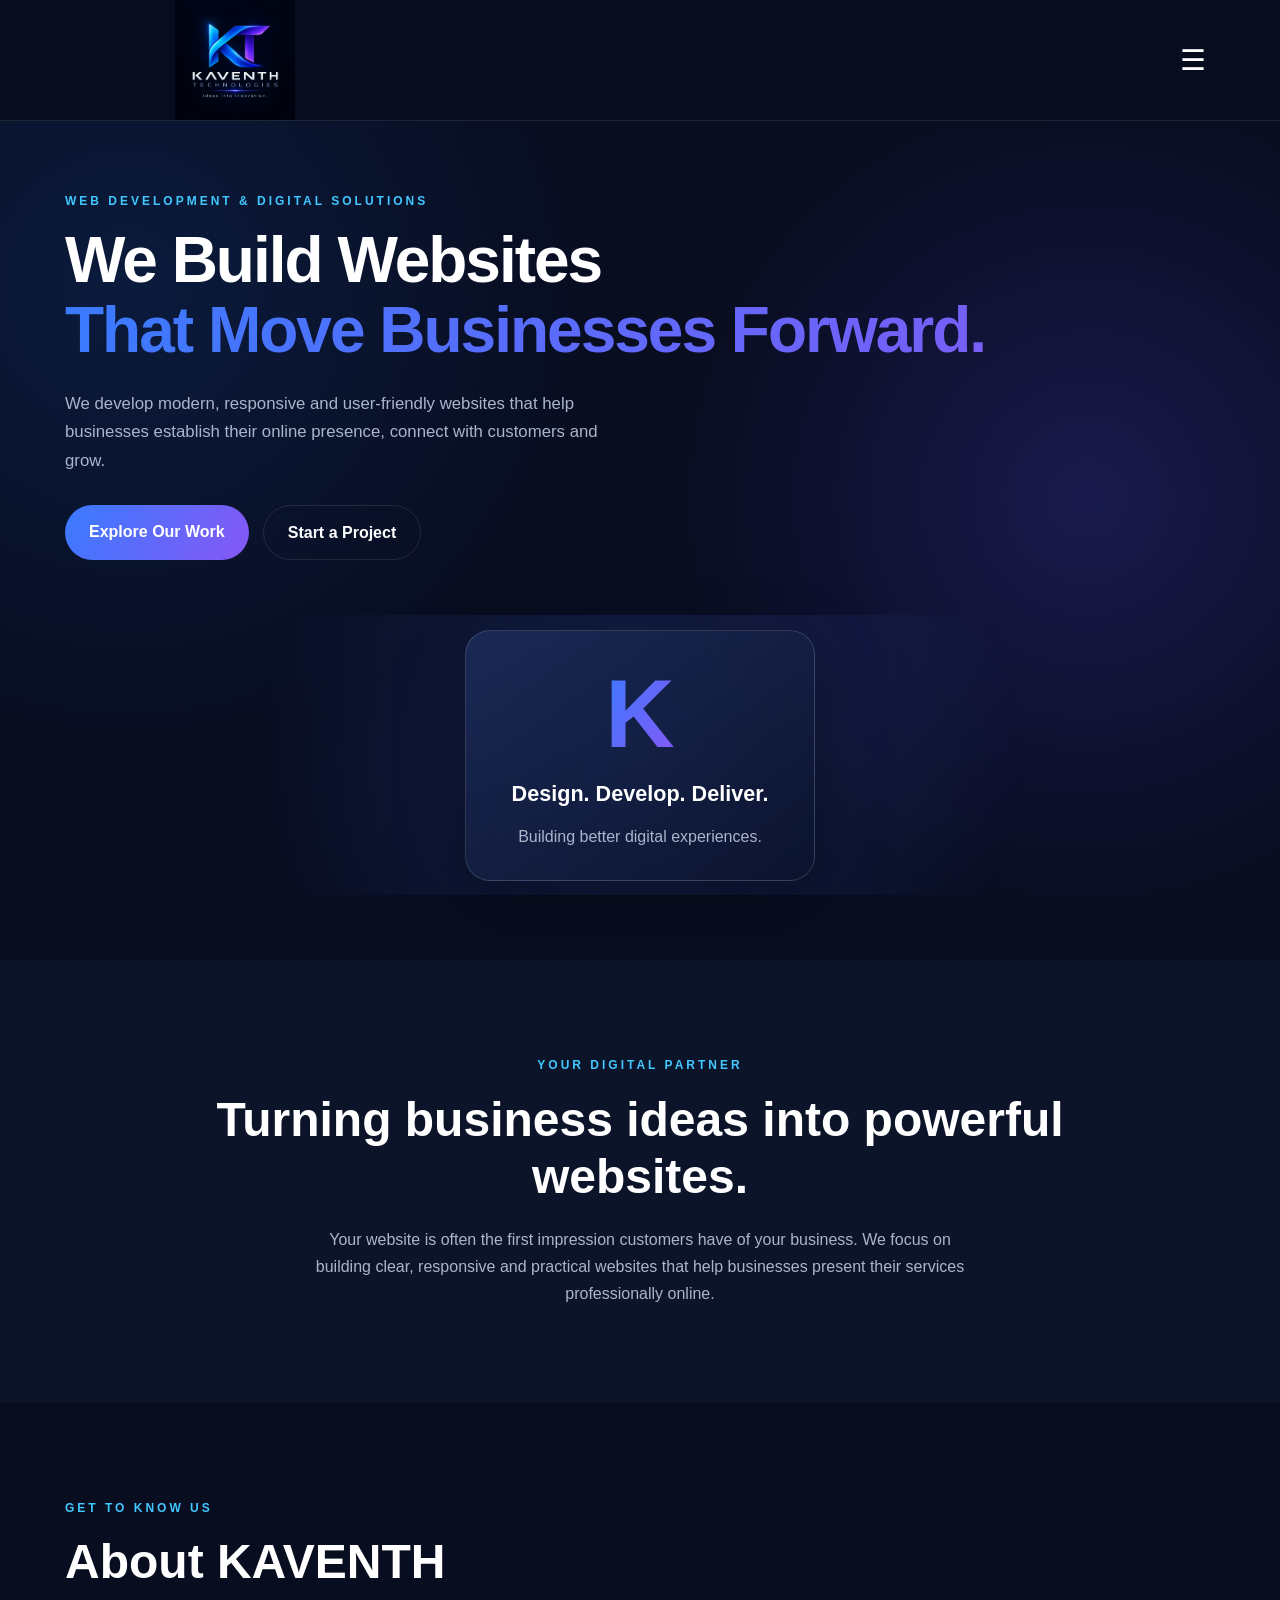
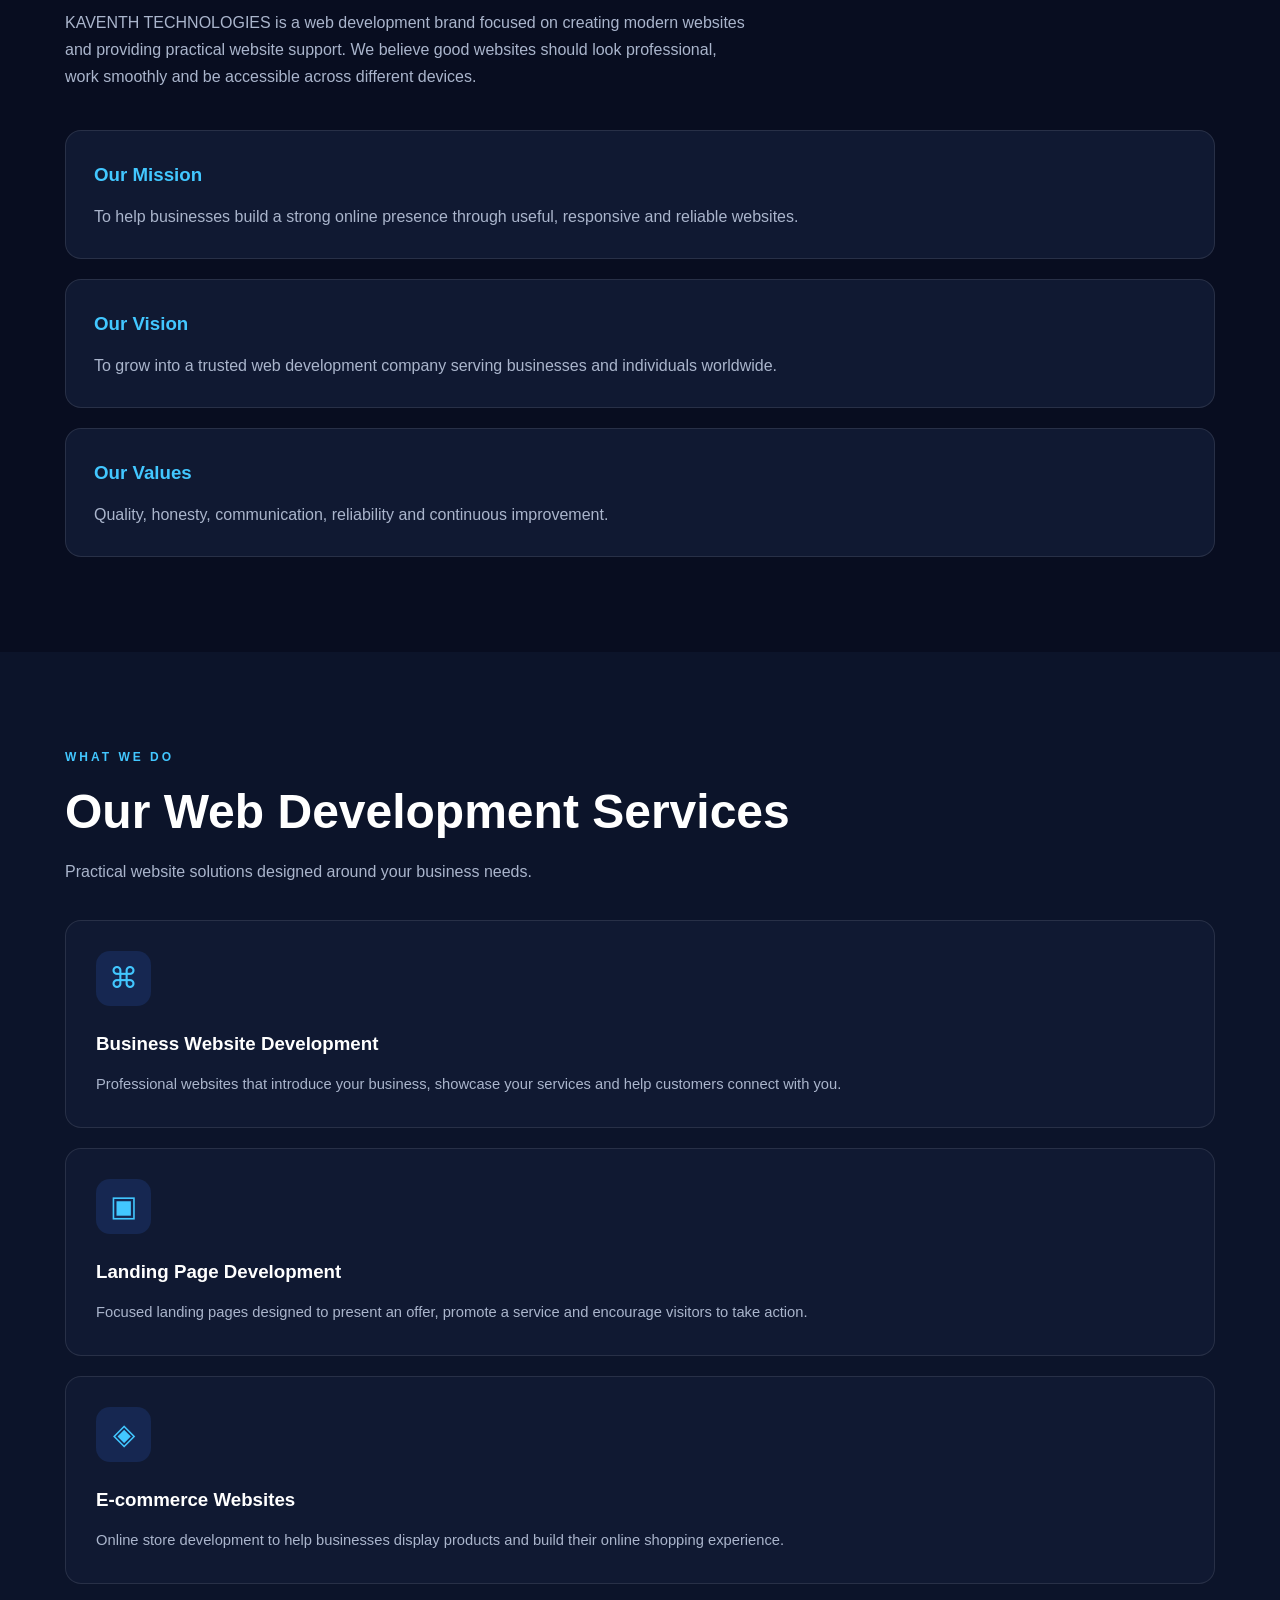
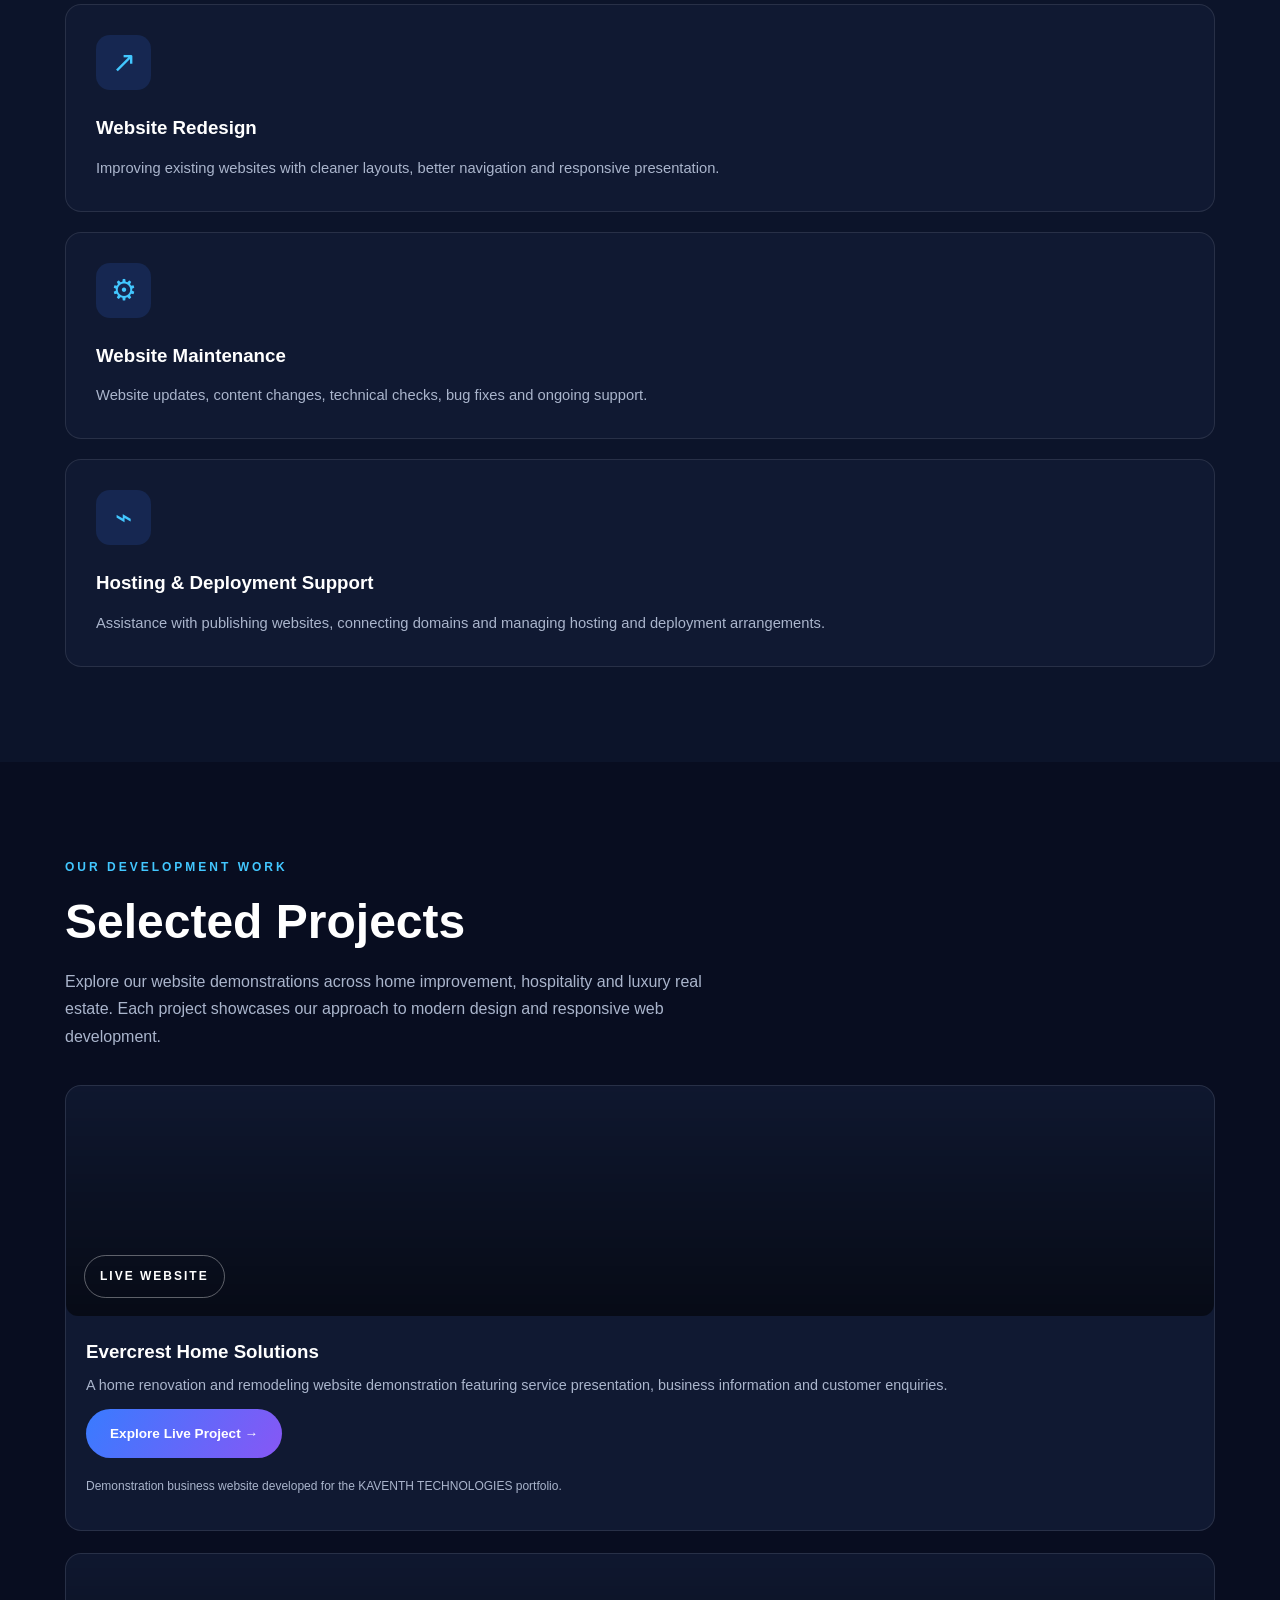
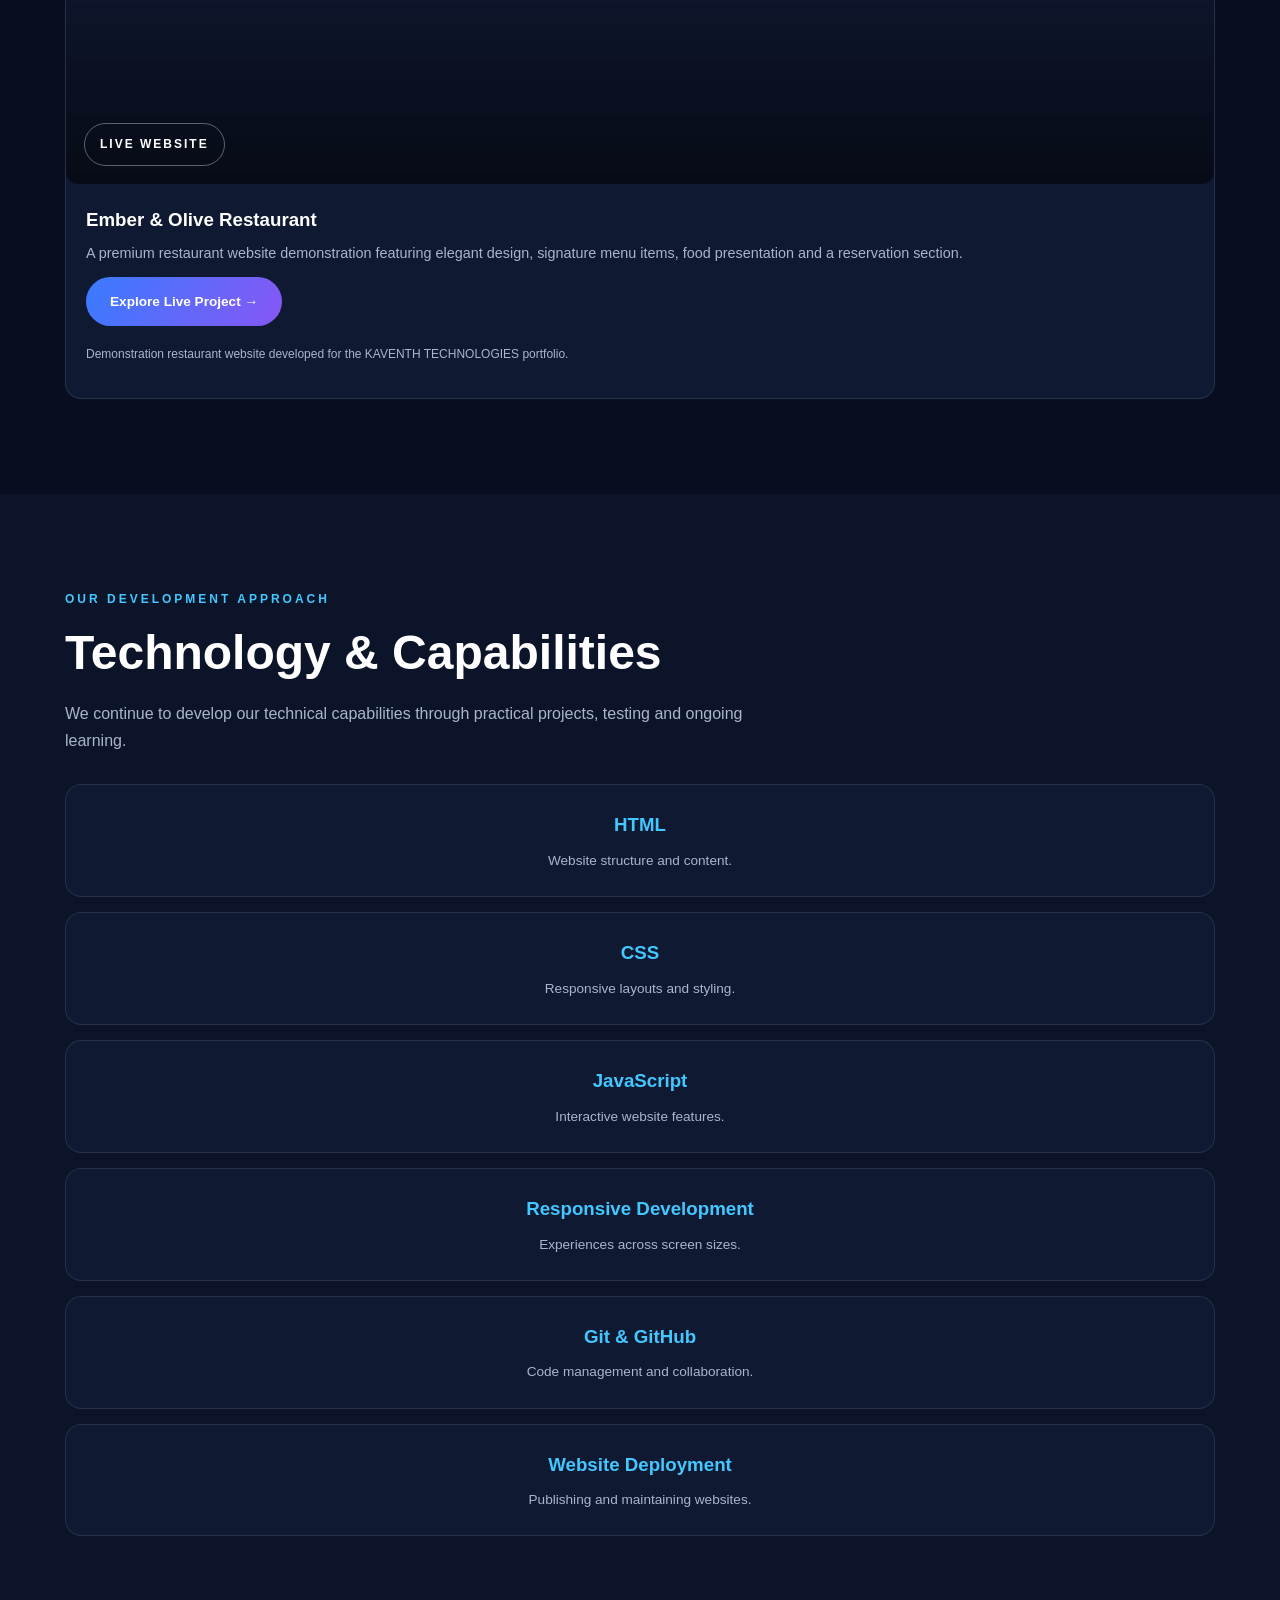
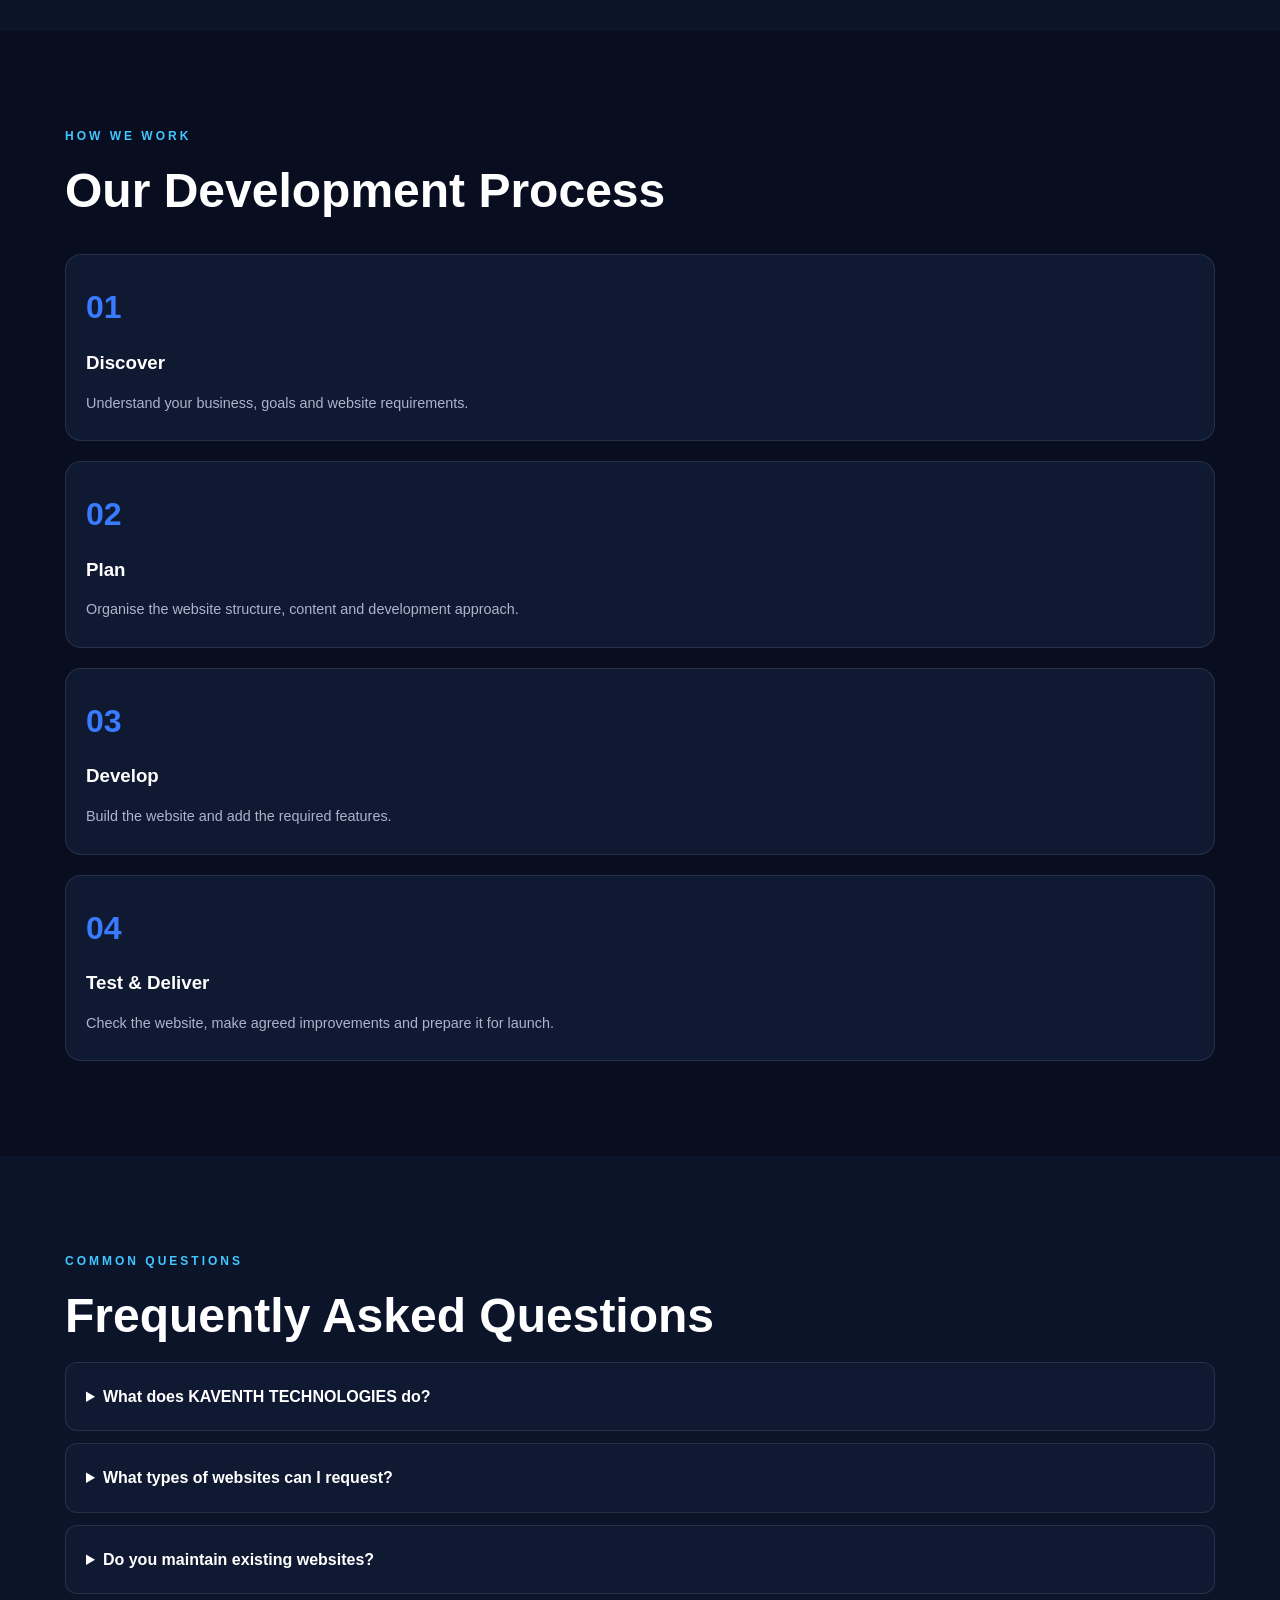
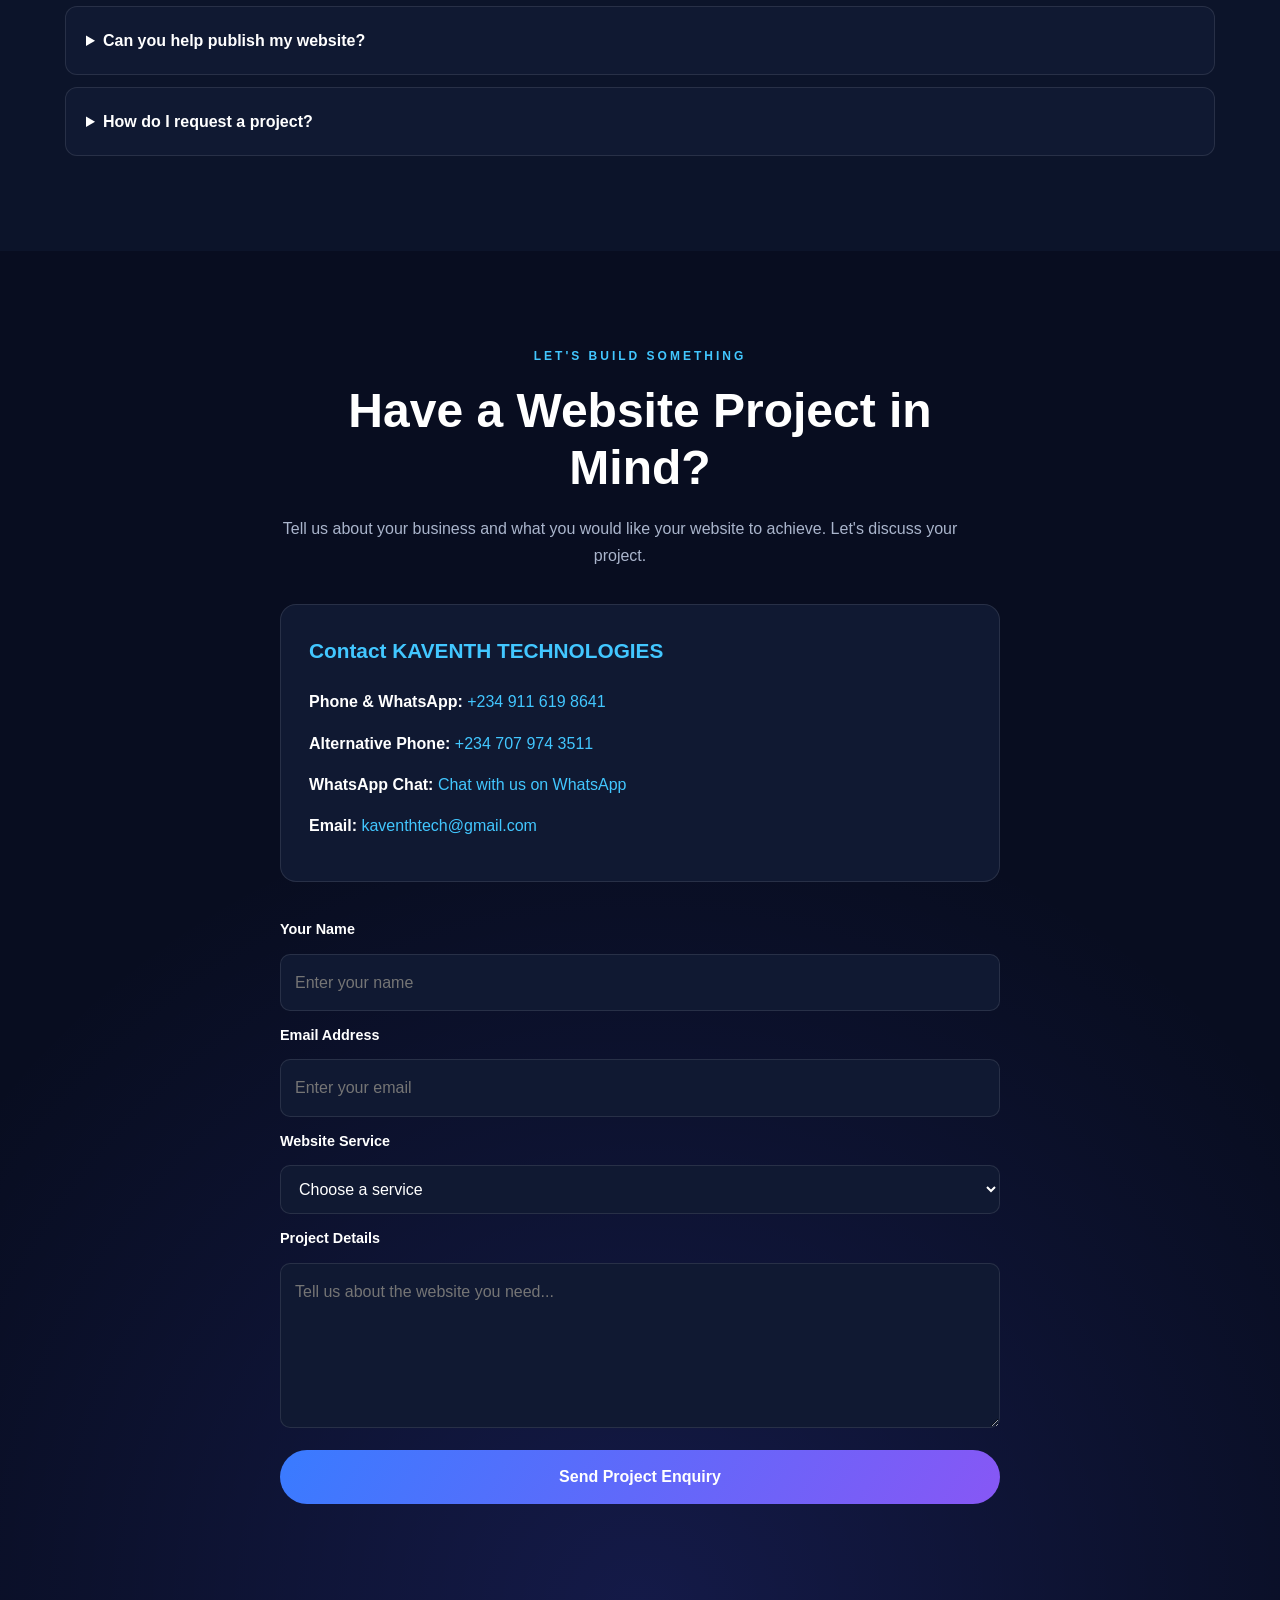
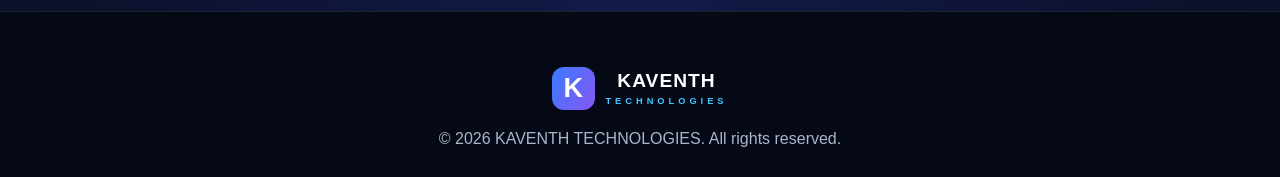
==== commit 4208ea05: "Update index.html" ====
--- a/index.html
+++ b/index.html
@@ -684,3 +684,16 @@
       </a>
 
     </div
+</footer>
+
+  <script>
+    const currentYear = new Date().getFullYear();
+
+    document.querySelector(".footer .container").insertAdjacentHTML(
+      "beforeend",
+      `<p class="footer-copy">&copy; ${currentYear} KAVENTH TECHNOLOGIES. All rights reserved.</p>`
+    );
+  </script>
+
+</body>
+</html>
